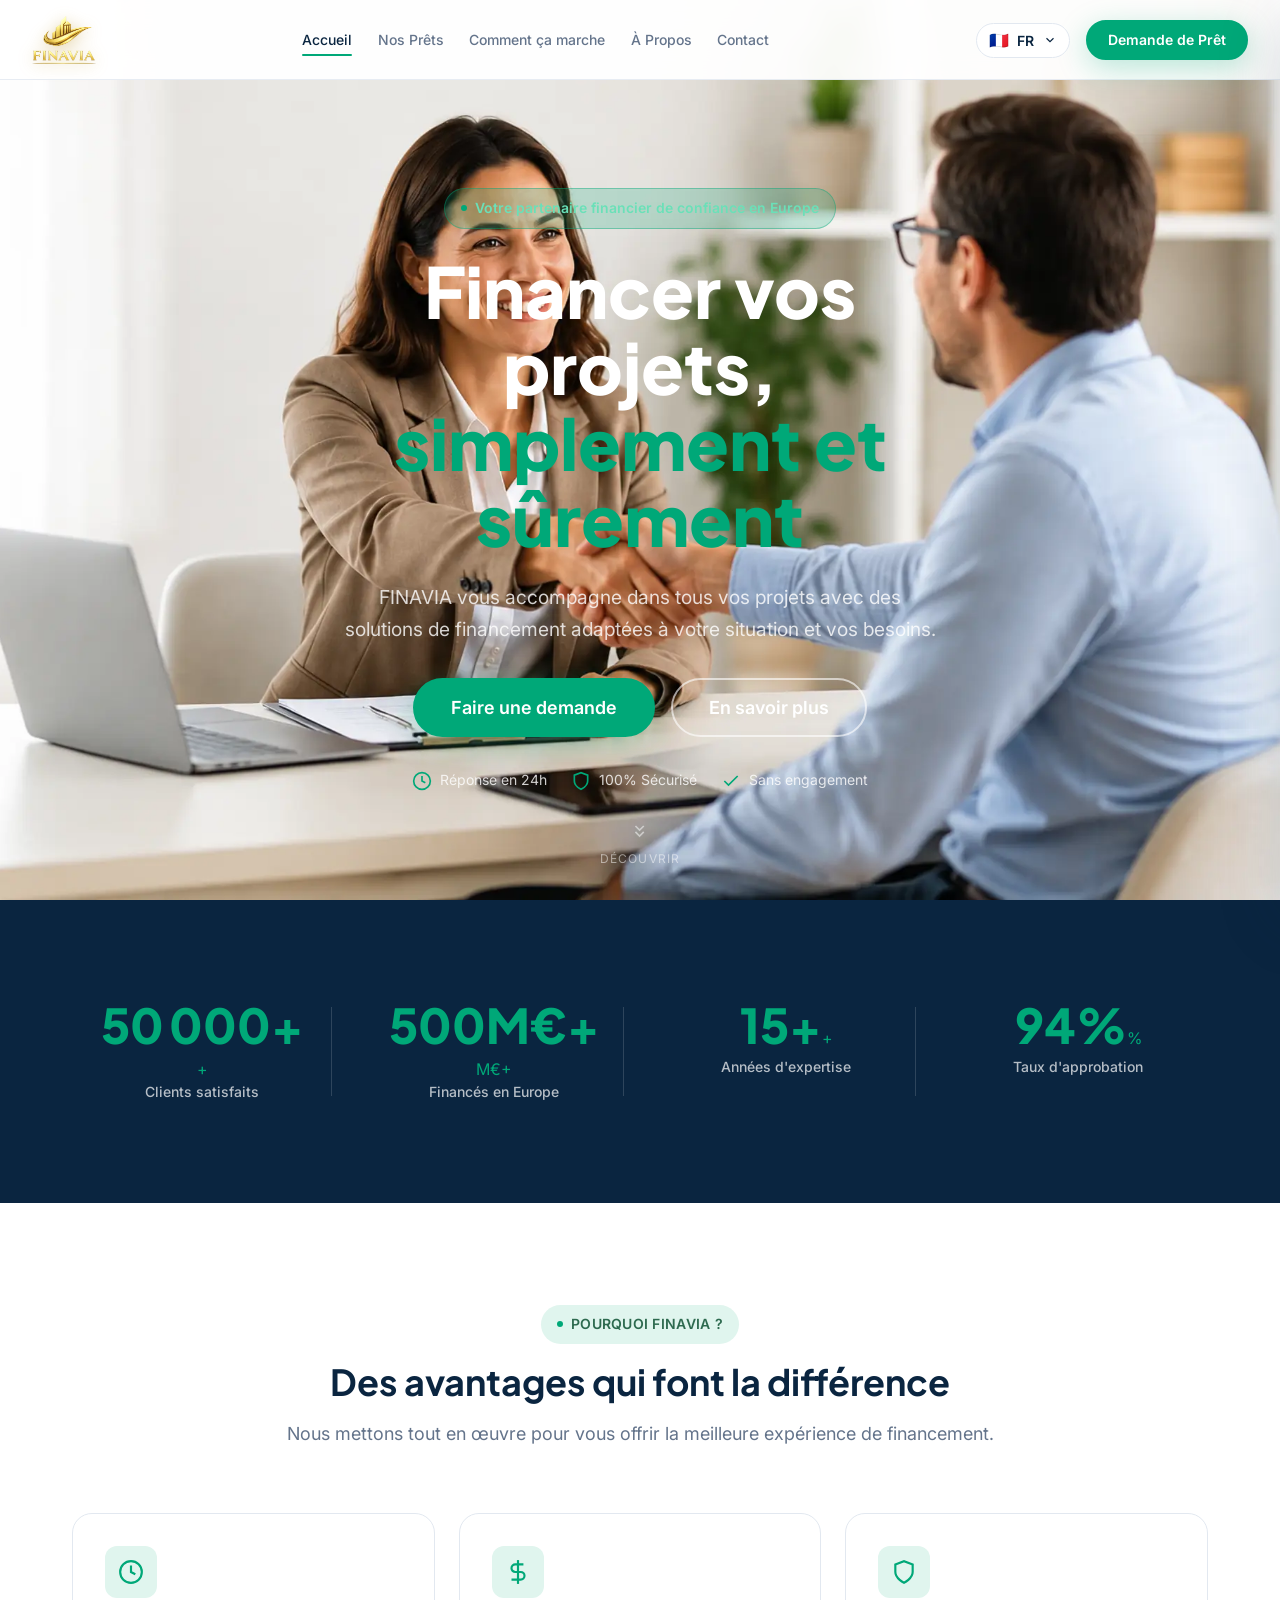
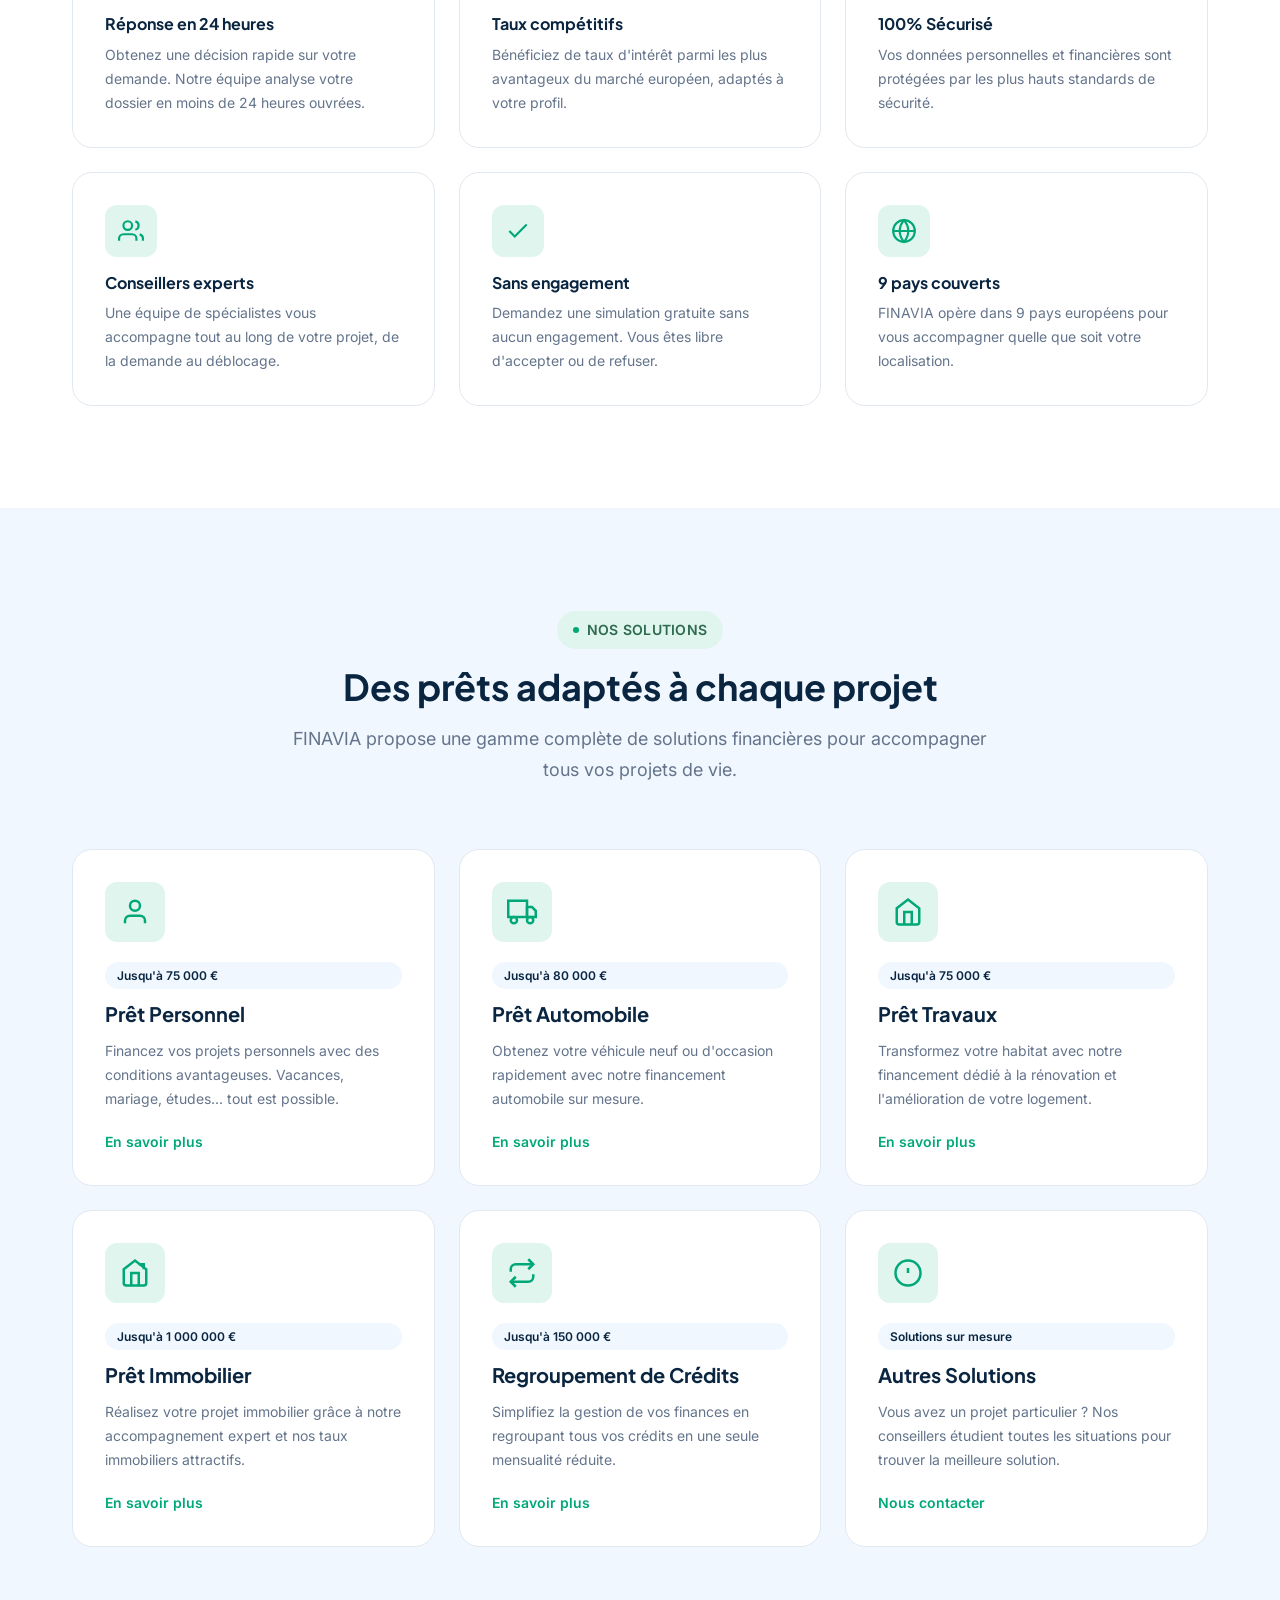
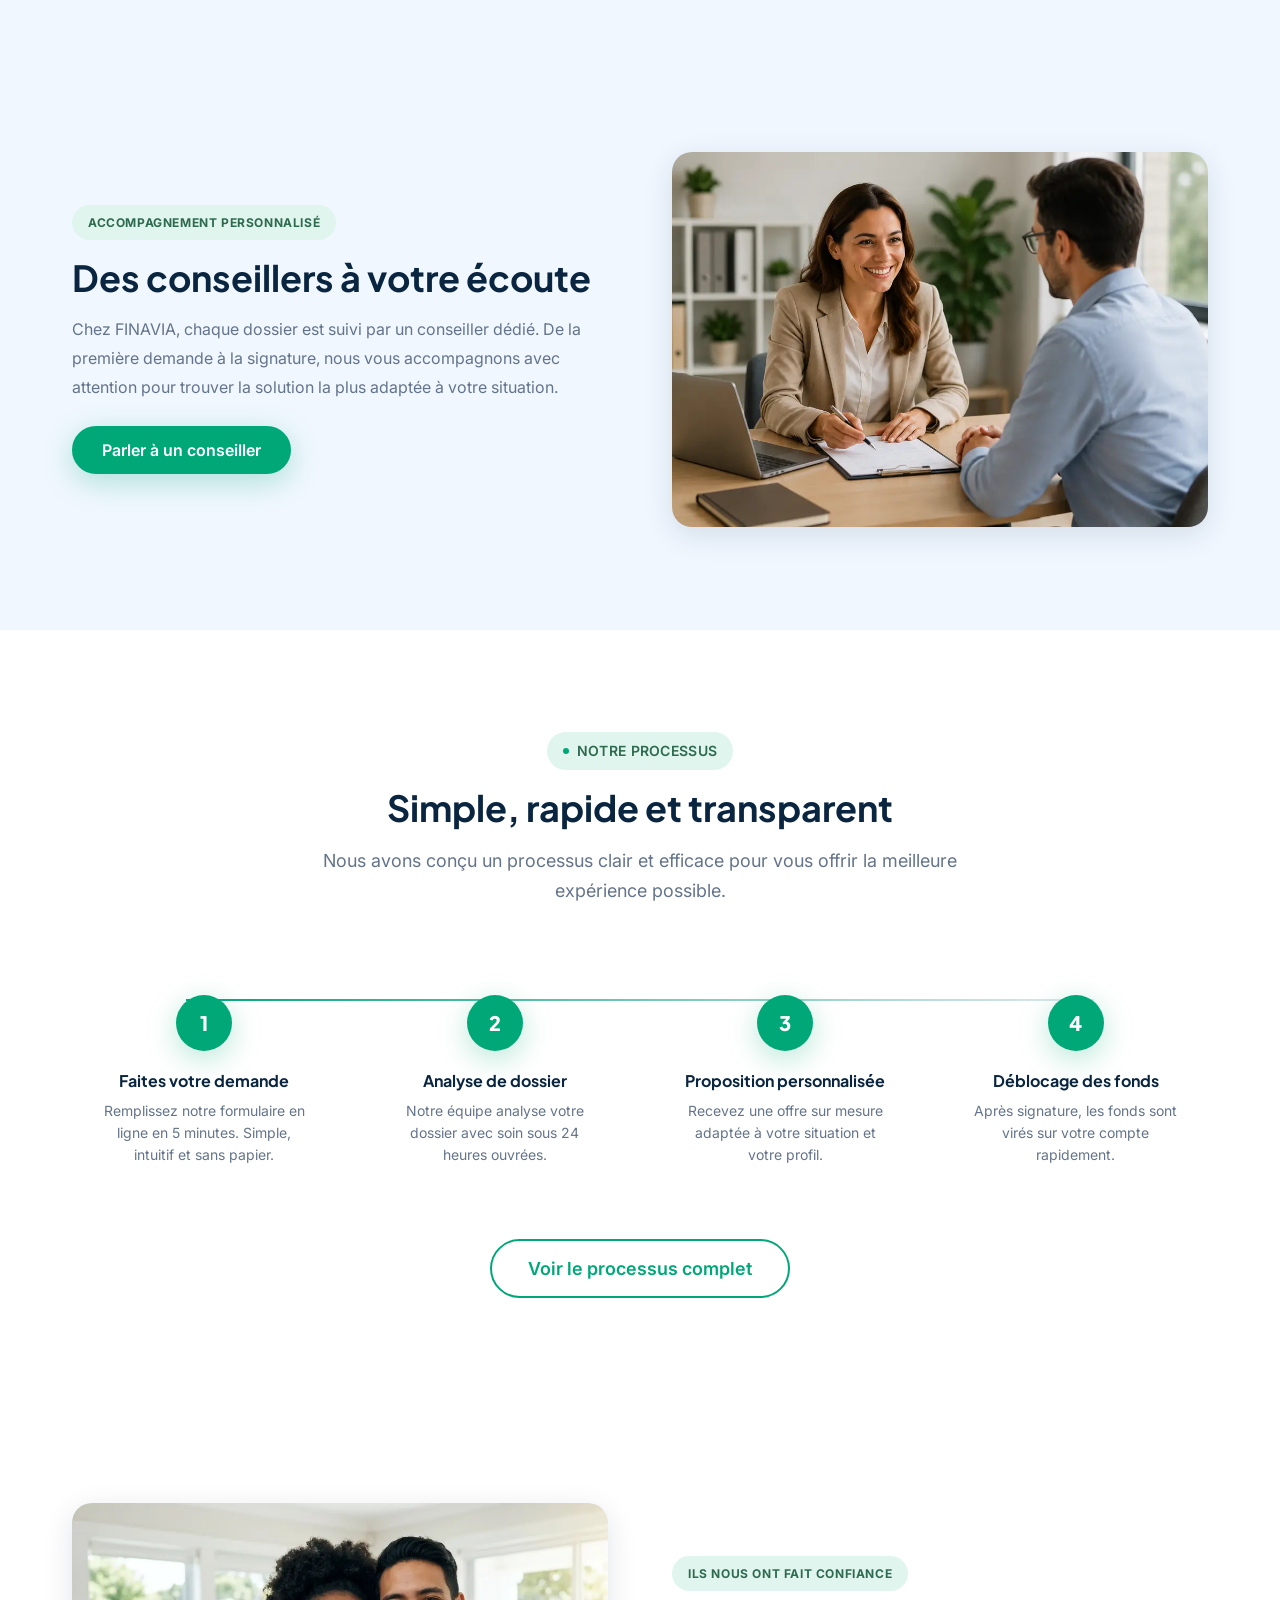
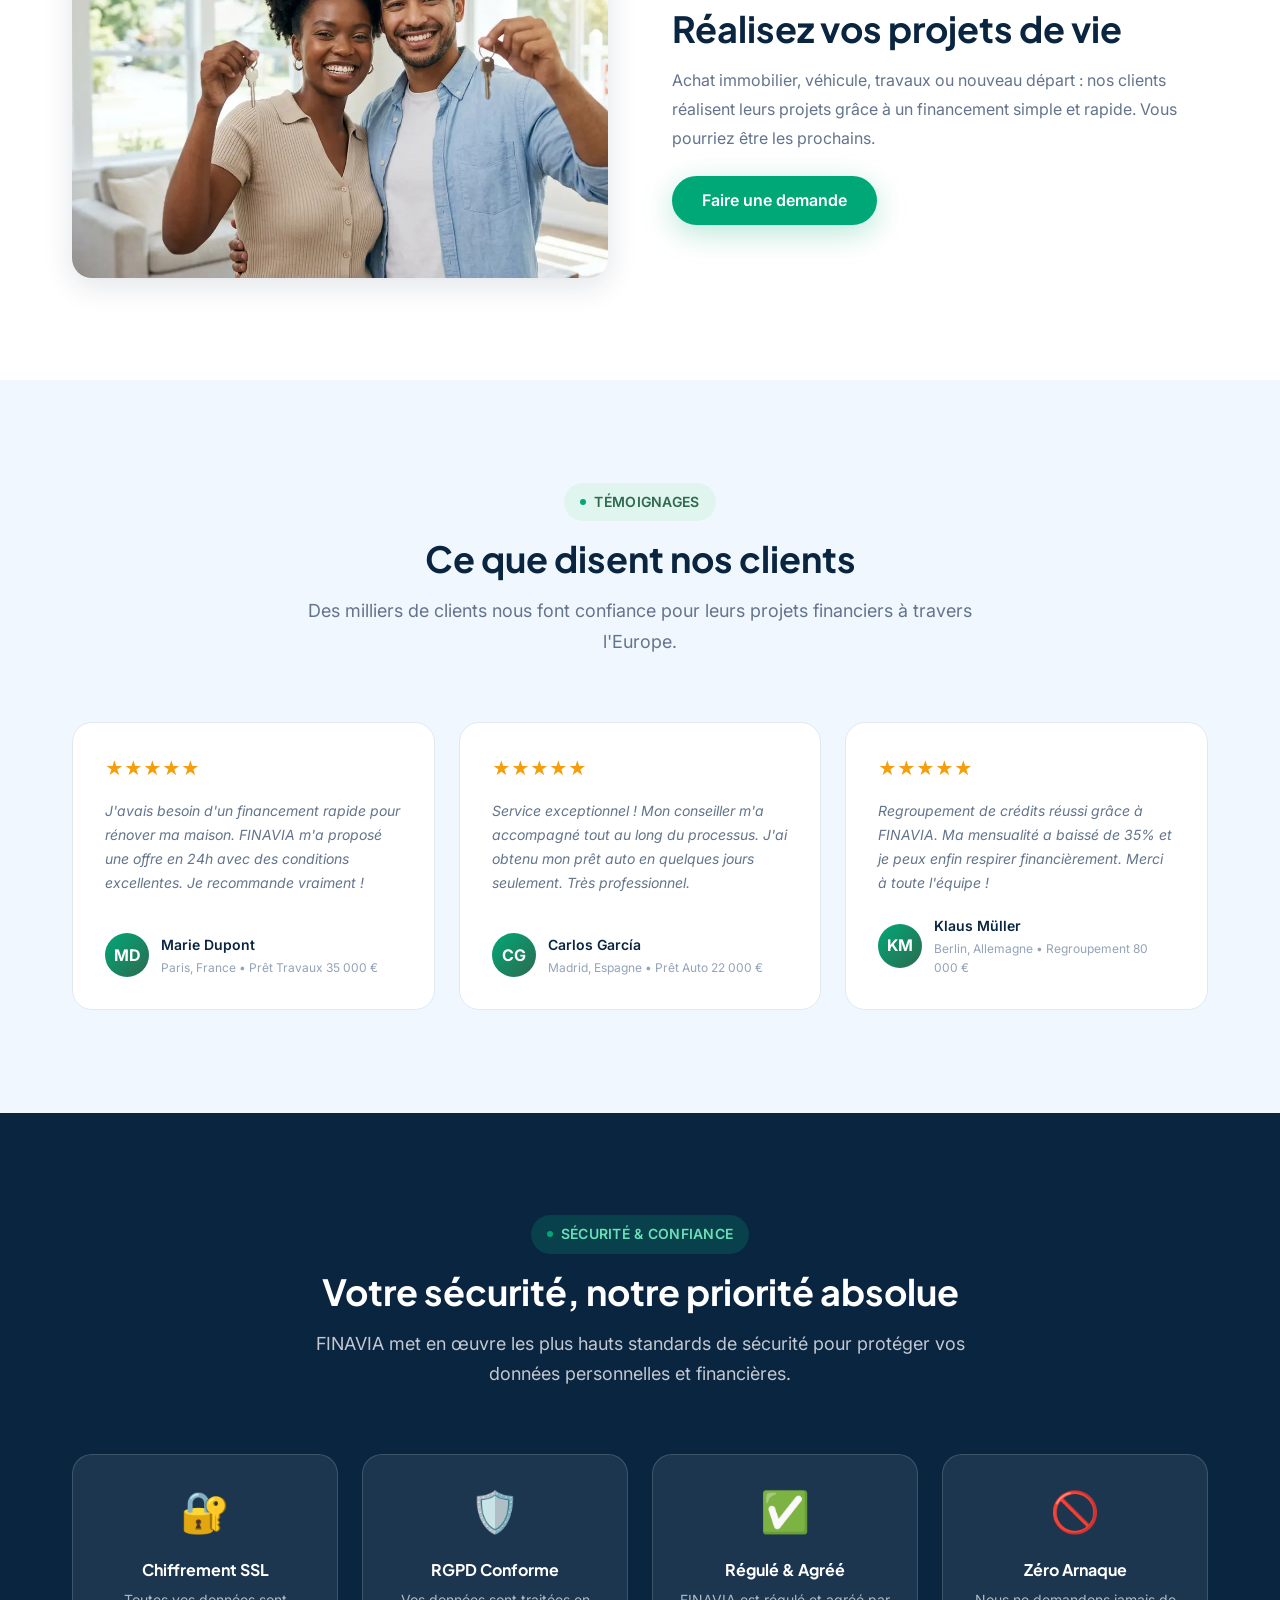
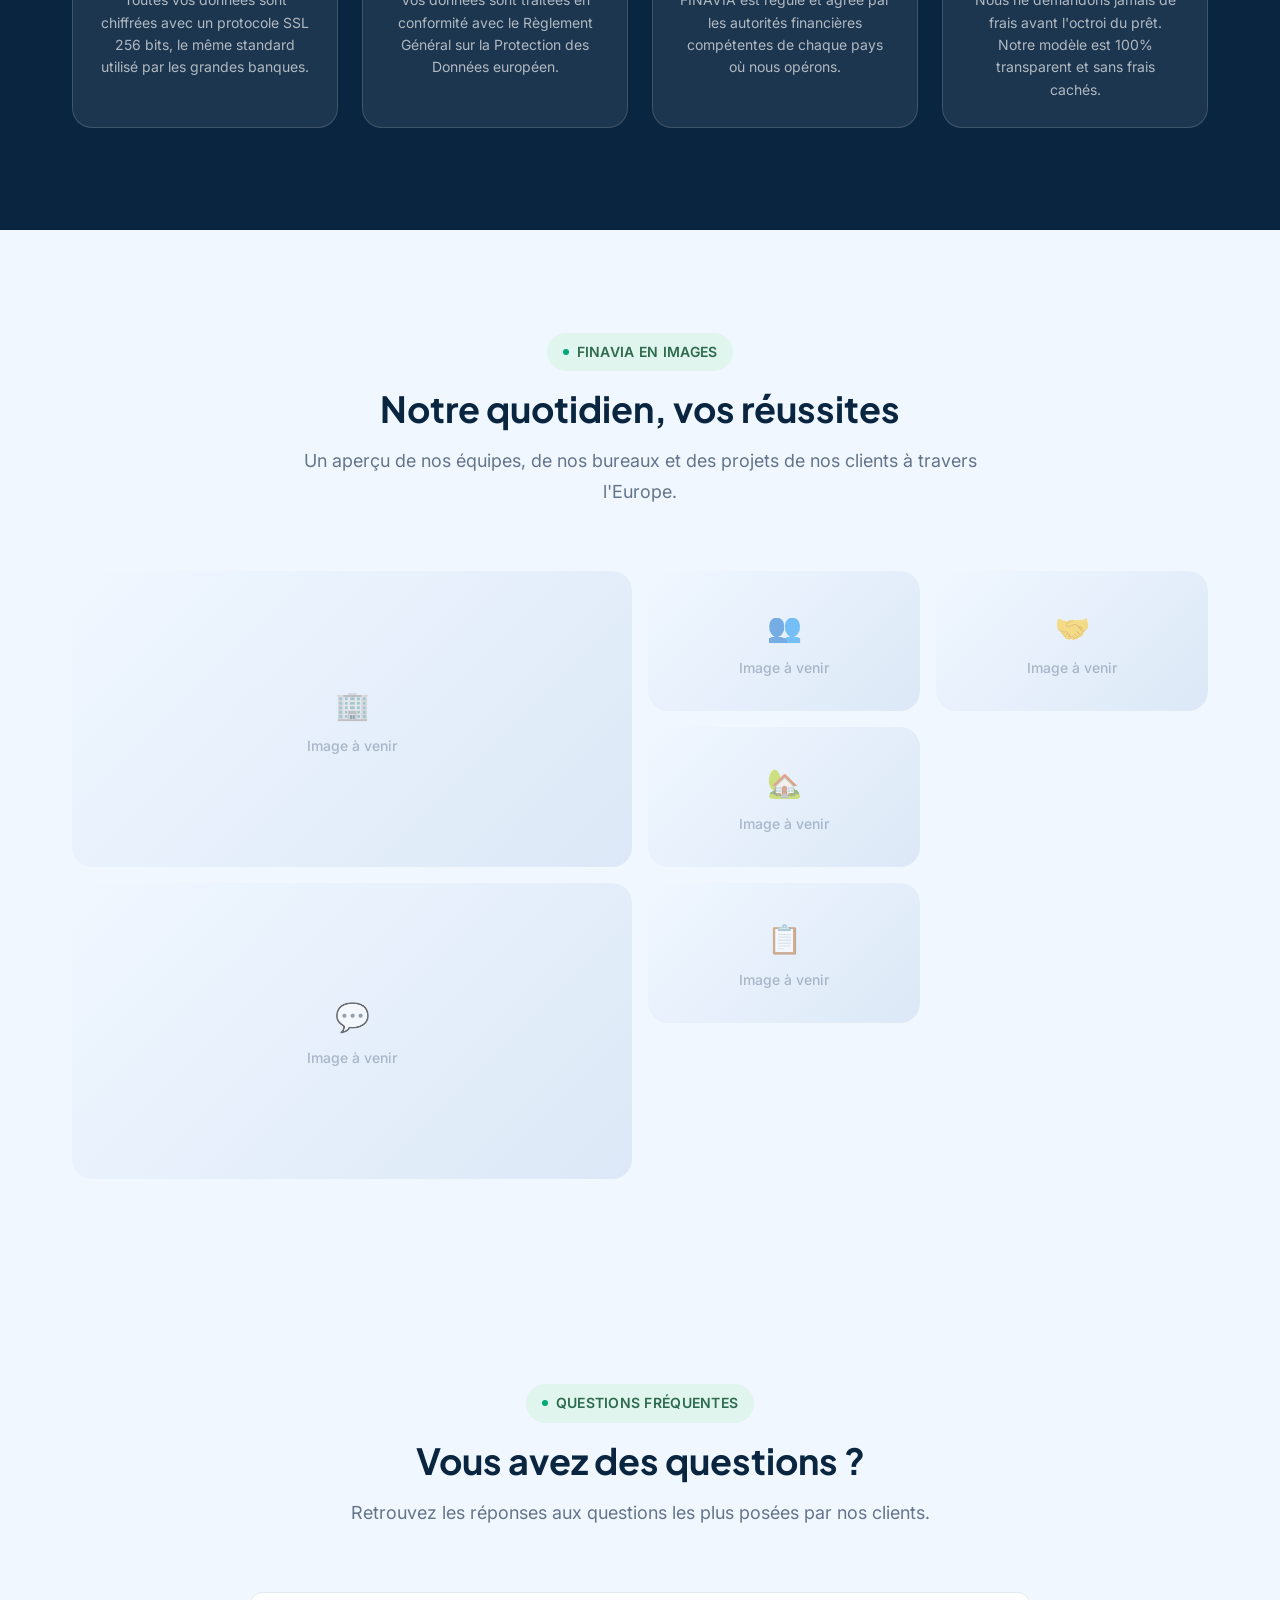
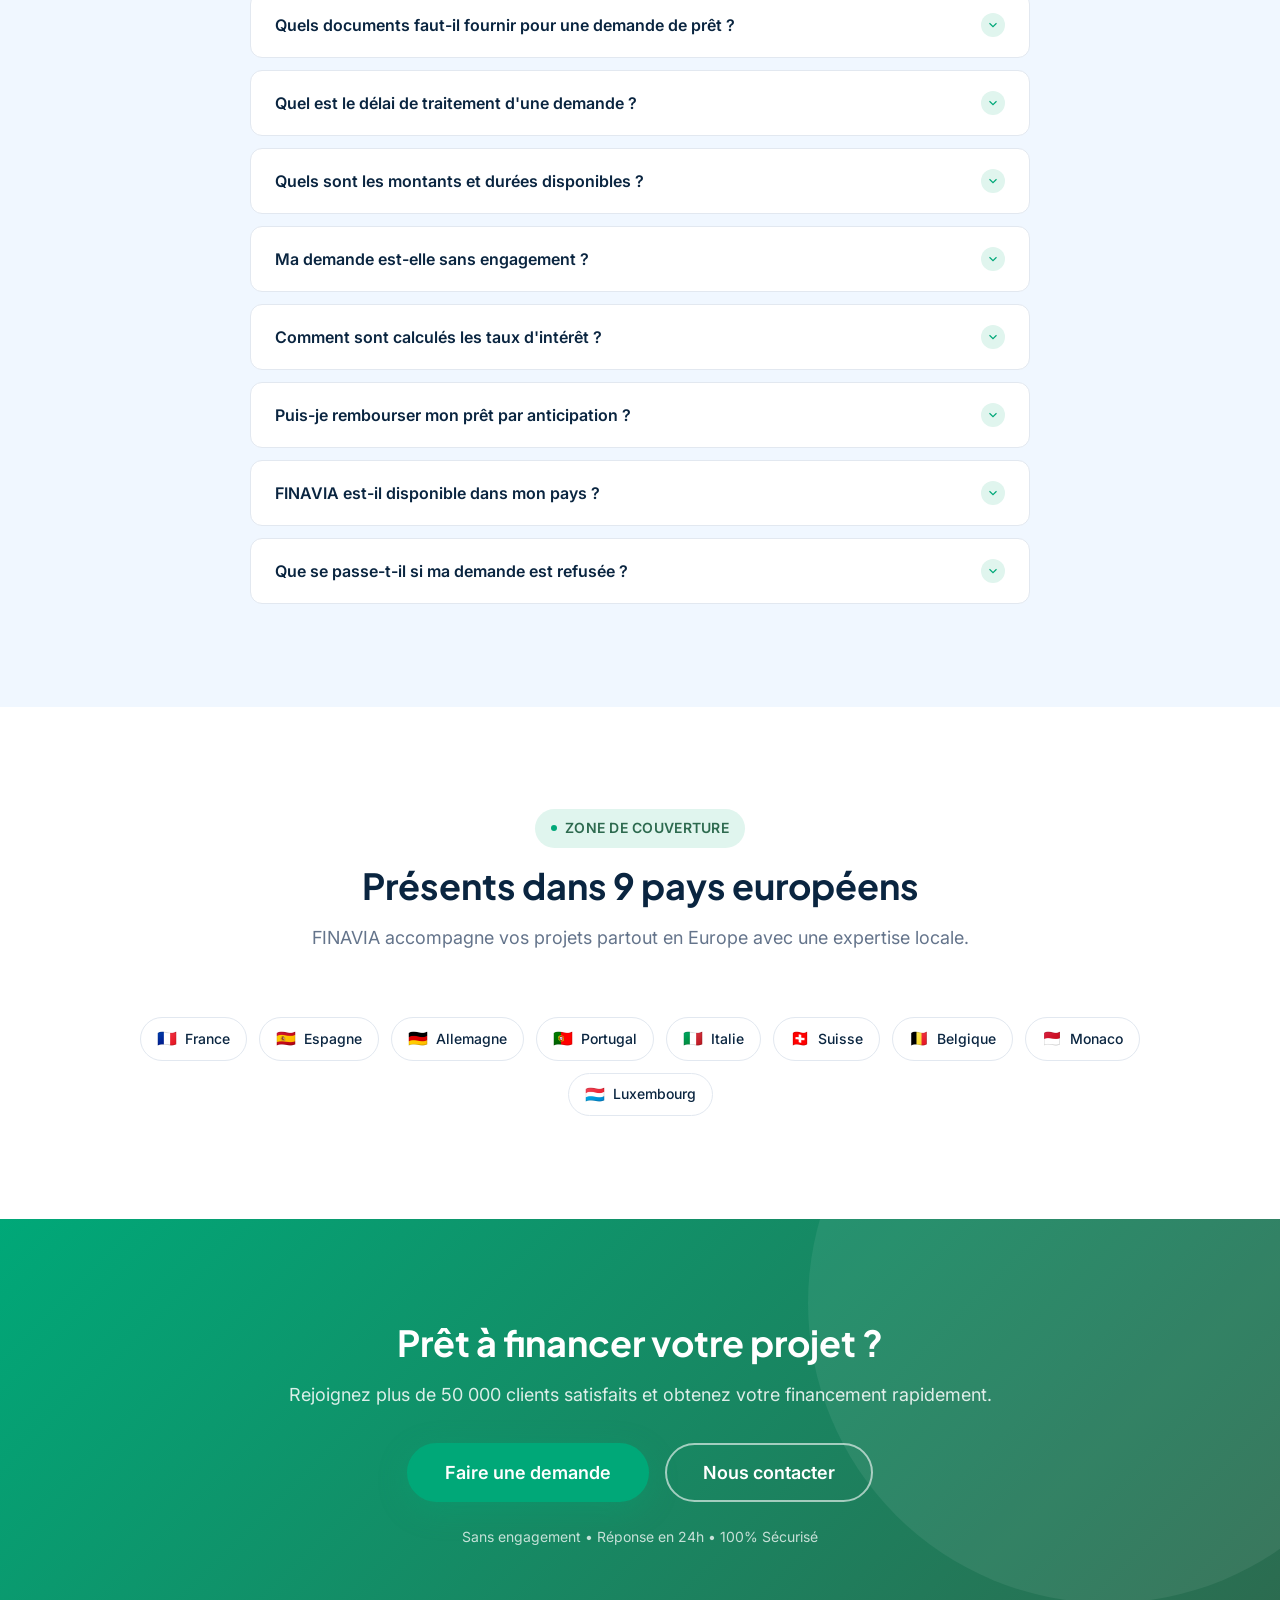
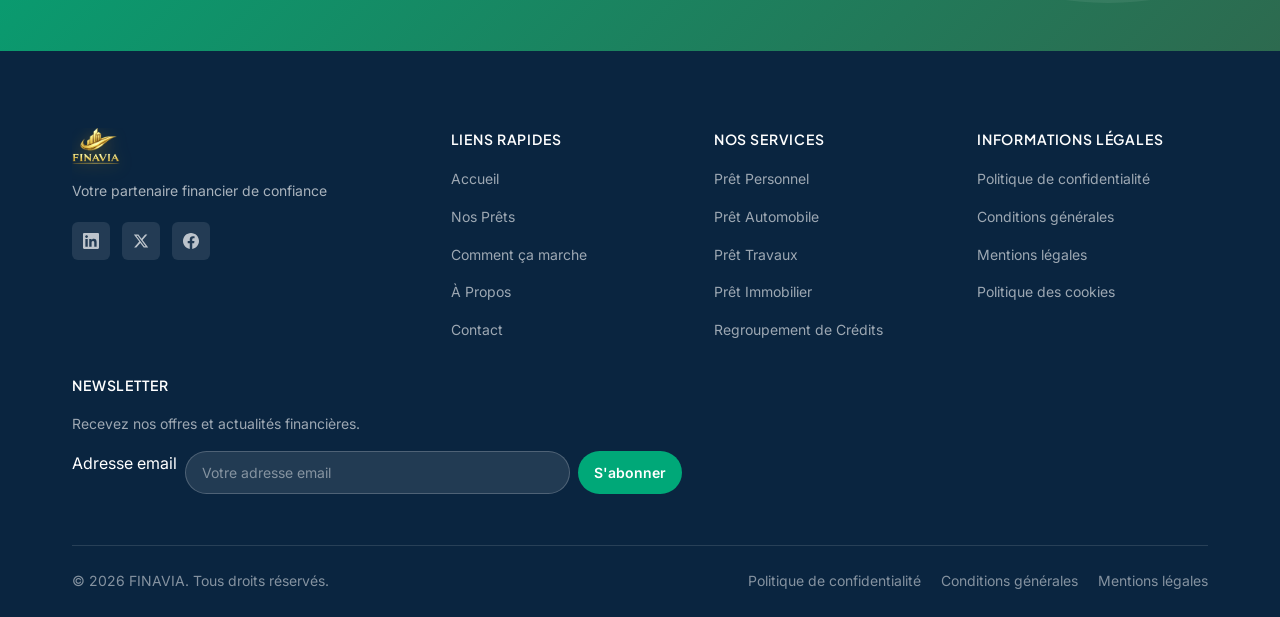
==== index.html @ e0cb295a "premier commit" ====
<!DOCTYPE html>
<html lang="fr">
<head>
  <meta charset="UTF-8">
  <meta name="viewport" content="width=device-width, initial-scale=1.0">
  <title>FINAVIA – Prêts en ligne rapides et sécurisés en Europe</title>
  <meta name="description" content="FINAVIA, votre partenaire financier de confiance. Prêts personnels, auto, immobiliers et regroupement de crédits en France, Espagne, Allemagne, Portugal et Italie. Réponse en 24h.">
  <meta name="keywords" content="prêt en ligne, crédit rapide, financement Europe, prêt personnel, FINAVIA">
  <meta name="robots" content="index, follow">
  <link rel="canonical" href="https://www.finavia.eu/">

  <!-- Open Graph / Réseaux sociaux -->
  <meta property="og:type" content="website">
  <meta property="og:url" content="https://www.finavia.eu/">
  <meta property="og:title" content="FINAVIA – Votre partenaire financier en Europe">
  <meta property="og:description" content="Solutions de financement adaptées : prêts personnels, auto, immobiliers. Réponse en 24h, 100% sécurisé, sans engagement.">
  <meta property="og:image" content="assets/og-image.webp">
  <meta name="twitter:card" content="summary_large_image">

  <!-- Favicon -->
  <link rel="icon" type="image/png" href="assets/favicon.png">

  <!-- Google Fonts -->
  <link rel="preconnect" href="https://fonts.googleapis.com">
  <link rel="preconnect" href="https://fonts.gstatic.com" crossorigin>
  <link href="https://fonts.googleapis.com/css2?family=Plus+Jakarta+Sans:wght@400;500;600;700;800&family=Inter:wght@400;500;600;700&display=swap" rel="stylesheet">

  <!-- CSS -->
  <link rel="stylesheet" href="css/main.css">
  <link rel="stylesheet" href="css/animations.css">
  <link rel="stylesheet" href="css/responsive.css">

  <!-- Schema.org - Organisation -->
  <script type="application/ld+json">
  {
    "@context": "https://schema.org",
    "@type": "FinancialService",
    "name": "FINAVIA",
    "description": "Plateforme de prêts en ligne sécurisée opérant en Europe",
    "url": "https://www.finavia.eu",
    "logo": "https://www.finavia.eu/assets/logo.svg",
    "telephone": "+33123456789",
    "email": "contact@finavia.eu",
    "address": {
      "@type": "PostalAddress",
      "streetAddress": "15 Avenue des Champs-Élysées",
      "addressLocality": "Paris",
      "postalCode": "75008",
      "addressCountry": "FR"
    },
    "areaServed": ["FR","ES","DE","PT","IT","CH","BE","MC","LU"],
    "serviceType": ["Personal Loan","Auto Loan","Mortgage","Debt Consolidation"]
  }
  </script>
</head>

<body>
  <!-- =============================================
       PRÉCHARGEUR DE PAGE
       Logo + anneau qui tourne une seule fois, puis disparaît.
       Animation 100% CSS, aucun impact sur les performances
       (voir css/main.css section 30 et js/main.js initPageLoader()).
       ============================================= -->
  <div class="page-loader" id="pageLoader" role="presentation" aria-hidden="true">
    <div class="page-loader-stage">
      <div class="page-loader-ring"></div>
      <img src="assets/images/logo-full.webp" class="page-loader-logo" alt="">
    </div>
  </div>
  <!-- Skip to content (accessibilité) -->
  <a class="skip-link" href="#main-content">Aller au contenu principal</a>

  <!-- Overlay menu mobile -->
  <div class="mobile-overlay" id="mobileOverlay" aria-hidden="true"></div>

  <!-- =============================================
       HEADER - NAVIGATION
       ============================================= -->
  <header class="site-header" id="site-header" role="banner">
    <div class="container header-inner">

      <!-- Logo -->
      <a href="index.html" class="header-logo" aria-label="FINAVIA - Accueil">
        <img src="assets/images/logo-full.webp" class="logo-full--header" alt="FINAVIA">
      </a>

      <!-- Navigation Desktop -->
      <nav class="header-nav" aria-label="Navigation principale">
        <ul class="nav-list" role="list">
          <li><a href="index.html"              class="nav-link" data-i18n="nav.home">Accueil</a></li>
          <li><a href="nos-prets.html"          class="nav-link" data-i18n="nav.loans">Nos Prêts</a></li>
          <li><a href="comment-ca-marche.html"  class="nav-link" data-i18n="nav.howItWorks">Comment ça marche</a></li>
          <li><a href="a-propos.html"           class="nav-link" data-i18n="nav.about">À Propos</a></li>
          <li><a href="contact.html"            class="nav-link" data-i18n="nav.contact">Contact</a></li>
        </ul>
      </nav>

      <!-- Actions : langue + CTA + hamburger -->
      <div class="header-actions">
        <!-- Sélecteur de langue -->
        <div class="lang-switcher" id="langSwitcher" role="navigation" aria-label="Sélection de langue">
          <button class="lang-current" id="langCurrent" aria-haspopup="true" aria-expanded="false">
            <span class="lang-flag" id="currentFlag" aria-hidden="true">🇫🇷</span>
            <span class="lang-code" id="currentCode">FR</span>
            <svg class="lang-chevron" viewBox="0 0 24 24" fill="none" stroke="currentColor" stroke-width="2" aria-hidden="true">
              <polyline points="6 9 12 15 18 9"/>
            </svg>
          </button>
          <div class="lang-dropdown" id="langDropdown" role="menu">
            <button class="lang-option" data-lang="fr" role="menuitem">🇫🇷 Français</button>
            <button class="lang-option" data-lang="es" role="menuitem">🇪🇸 Español</button>
            <button class="lang-option" data-lang="de" role="menuitem">🇩🇪 Deutsch</button>
            <button class="lang-option" data-lang="pt" role="menuitem">🇵🇹 Português</button>
            <button class="lang-option" data-lang="it" role="menuitem">🇮🇹 Italiano</button>
          </div>
        </div>

        <!-- CTA Desktop -->
        <a href="demande-de-pret.html" class="btn btn-primary btn-sm" data-i18n="nav.apply">Demande de Prêt</a>

        <!-- Hamburger Mobile -->
        <button class="hamburger" id="hamburger" aria-label="Ouvrir le menu" aria-expanded="false" aria-controls="mobileMenu">
          <span class="hamburger-line" aria-hidden="true"></span>
          <span class="hamburger-line" aria-hidden="true"></span>
          <span class="hamburger-line" aria-hidden="true"></span>
        </button>
      </div>
    </div>

    <!-- Menu Mobile -->
    </header>

  <div class="mobile-menu" id="mobileMenu" aria-hidden="true" role="dialog" aria-label="Menu principal">
      <div class="mobile-menu-inner">
        <div class="mobile-menu-header">
          <a href="index.html" class="header-logo">
            <img src="assets/images/logo-full.webp" class="logo-full--sm" alt="FINAVIA">
          </a>
          <button class="mobile-menu-close" id="mobileClose" aria-label="Fermer le menu">
            <svg viewBox="0 0 24 24" fill="none" stroke="currentColor" stroke-width="2" aria-hidden="true">
              <line x1="18" y1="6" x2="6" y2="18"/><line x1="6" y1="6" x2="18" y2="18"/>
            </svg>
          </button>
        </div>

        <nav aria-label="Navigation mobile">
          <ul class="mobile-nav-list" role="list">
            <li><a href="index.html"              class="mobile-nav-link" data-i18n="nav.home">Accueil</a></li>
            <li><a href="nos-prets.html"          class="mobile-nav-link" data-i18n="nav.loans">Nos Prêts</a></li>
            <li><a href="comment-ca-marche.html"  class="mobile-nav-link" data-i18n="nav.howItWorks">Comment ça marche</a></li>
            <li><a href="a-propos.html"           class="mobile-nav-link" data-i18n="nav.about">À Propos</a></li>
            <li><a href="contact.html"            class="mobile-nav-link" data-i18n="nav.contact">Contact</a></li>
            <li><a href="demande-de-pret.html"    class="mobile-nav-link mobile-cta" data-i18n="nav.apply">Demande de Prêt</a></li>
          </ul>
        </nav>

        <div class="mobile-lang-section">
          <p class="mobile-lang-title">Langue</p>
          <div class="mobile-lang-grid">
            <button class="mobile-lang-btn active" data-lang="fr">🇫🇷 FR</button>
            <button class="mobile-lang-btn" data-lang="es">🇪🇸 ES</button>
            <button class="mobile-lang-btn" data-lang="de">🇩🇪 DE</button>
            <button class="mobile-lang-btn" data-lang="pt">🇵🇹 PT</button>
            <button class="mobile-lang-btn" data-lang="it">🇮🇹 IT</button>
          </div>
        </div>
      </div>
    </div>


  <!-- =============================================
       CONTENU PRINCIPAL
       ============================================= -->
  <main id="main-content">

    <!-- =============================================
         HERO SECTION — 2 carrousels d'images
         ---------------------------------------------
         1) Carrousel de fond AUTOMATIQUE (3 photos, défilement
            seul + légende qui change, points de navigation manuelle).
         2) Mini-carrousel MANUEL "Nos solutions en images" (5 cartes,
            navigation uniquement par flèches/points/glissement tactile).
         Tous les emplacements photo sont gérés depuis Cloudinary —
         voir CLOUDINARY-IMAGES.md pour la liste complète des identifiants.
         ============================================= -->
    <section class="hero" aria-label="Bannière principale">

      <!-- Vidéo cinématique : démarre en carte au centre, s'étend en plein écran -->
      <div class="hero-video-wrap" id="heroVideoWrap" aria-hidden="true">
        <video class="hero-video" id="heroVideo"
               autoplay muted loop playsinline
               preload="auto"
               poster="assets/images/hero-bg-handshake.webp">
          <source src="https://res.cloudinary.com/duramdsjz/video/upload/q_auto/finavia/hero/video-main.mp4" type="video/mp4">
        </video>
      </div>

      <!-- Voile semi-transparent (apparaît après l'expansion complète de la vidéo) -->
      <div class="hero-video-overlay" id="heroVideoOverlay" aria-hidden="true"></div>

      <div class="container hero-inner">
        <!-- Contenu texte gauche -->
        <div class="hero-content">
          <div class="hero-badge" role="text" data-i18n="hero.badge">
            Votre partenaire financier de confiance en Europe
          </div>

          <h1 class="hero-title">
            <span class="hero-title-line" data-i18n="hero.title">Financer vos projets,</span>
            <span class="hero-title-highlight" data-i18n="hero.titleBold">simplement et sûrement</span>
          </h1>

          <p class="hero-subtitle" data-i18n="hero.subtitle">
            FINAVIA vous accompagne dans tous vos projets avec des solutions de financement adaptées à votre situation et vos besoins.
          </p>

          <div class="hero-ctas">
            <a href="demande-de-pret.html" class="btn btn-primary btn-lg" data-i18n="hero.cta1">
              Faire une demande
            </a>
            <a href="#services" class="btn btn-outline-white btn-lg" data-i18n="hero.cta2">
              En savoir plus
            </a>
          </div>

          <!-- Badges de confiance -->
          <div class="hero-trust" role="list" aria-label="Garanties">
            <div class="hero-trust-item" role="listitem">
              <svg class="hero-trust-icon" viewBox="0 0 24 24" fill="none" stroke="currentColor" stroke-width="2" aria-hidden="true">
                <circle cx="12" cy="12" r="10"/><polyline points="12 6 12 12 16 14"/>
              </svg>
              <span data-i18n="hero.trust1">Réponse en 24h</span>
            </div>
            <div class="hero-trust-item" role="listitem">
              <svg class="hero-trust-icon" viewBox="0 0 24 24" fill="none" stroke="currentColor" stroke-width="2" aria-hidden="true">
                <path d="M12 22s8-4 8-10V5l-8-3-8 3v7c0 6 8 10 8 10z"/>
              </svg>
              <span data-i18n="hero.trust2">100% Sécurisé</span>
            </div>
            <div class="hero-trust-item" role="listitem">
              <svg class="hero-trust-icon" viewBox="0 0 24 24" fill="none" stroke="currentColor" stroke-width="2" aria-hidden="true">
                <polyline points="20 6 9 17 4 12"/>
              </svg>
              <span data-i18n="hero.trust3">Sans engagement</span>
            </div>
          </div>


        </div>


      </div>

      <!-- Indicateur de scroll -->
      <div class="hero-scroll" role="button" aria-label="Défiler vers le bas" tabindex="0">
        <svg viewBox="0 0 24 24" fill="none" stroke="currentColor" stroke-width="2" aria-hidden="true">
          <polyline points="7 13 12 18 17 13"/><polyline points="7 6 12 11 17 6"/>
        </svg>
        <span data-i18n="hero.scroll">DÉCOUVRIR</span>
      </div>
    </section>

    <!-- =============================================
         STATISTIQUES CLÉS
         ============================================= -->
    <section class="stats-section" aria-label="Chiffres clés">
      <div class="container">
        <div class="stats-grid" role="list">
          <div class="stat-item" role="listitem">
            <span class="stat-value"
                  data-counter="50000"
                  data-suffix="+"
                  data-i18n="stats.1.value">50 000</span><span class="stat-suffix" data-i18n="stats.1.suffix" aria-hidden="true">+</span>
            <p class="stat-label" data-i18n="stats.1.label">Clients satisfaits</p>
          </div>
          <div class="stat-item" role="listitem">
            <span class="stat-value"
                  data-counter="500"
                  data-suffix="M€+"
                  data-i18n="stats.2.value">500</span><span class="stat-suffix" data-i18n="stats.2.suffix" aria-hidden="true">M€+</span>
            <p class="stat-label" data-i18n="stats.2.label">Financés en Europe</p>
          </div>
          <div class="stat-item" role="listitem">
            <span class="stat-value"
                  data-counter="15"
                  data-suffix="+"
                  data-i18n="stats.3.value">15</span><span class="stat-suffix" data-i18n="stats.3.suffix" aria-hidden="true">+</span>
            <p class="stat-label" data-i18n="stats.3.label">Années d'expertise</p>
          </div>
          <div class="stat-item" role="listitem">
            <span class="stat-value"
                  data-counter="94"
                  data-suffix="%"
                  data-i18n="stats.4.value">94</span><span class="stat-suffix" data-i18n="stats.4.suffix" aria-hidden="true">%</span>
            <p class="stat-label" data-i18n="stats.4.label">Taux d'approbation</p>
          </div>
        </div>
      </div>
    </section>

    <!-- =============================================
         AVANTAGES
         ============================================= -->
    <section class="section" aria-labelledby="advantages-title">
      <div class="container">
        <div class="section-header">
          <span class="section-badge" data-i18n="advantages.badge">Pourquoi FINAVIA ?</span>
          <h2 class="section-title" id="advantages-title" data-i18n="advantages.title">Des avantages qui font la différence</h2>
          <p class="section-subtitle" data-i18n="advantages.subtitle">Nous mettons tout en œuvre pour vous offrir la meilleure expérience de financement.</p>
        </div>
        <div class="advantages-grid" role="list">
          <!-- Avantage 1 -->
          <div class="advantage-card reveal" role="listitem">
            <div class="advantage-icon" aria-hidden="true">
              <svg viewBox="0 0 24 24" fill="none" stroke="currentColor" stroke-width="2">
                <circle cx="12" cy="12" r="10"/><polyline points="12 6 12 12 16 14"/>
              </svg>
            </div>
            <h3 class="advantage-title" data-i18n="adv.1.title">Réponse en 24 heures</h3>
            <p class="advantage-desc" data-i18n="adv.1.desc">Obtenez une décision rapide sur votre demande.</p>
          </div>
          <!-- Avantage 2 -->
          <div class="advantage-card reveal" role="listitem">
            <div class="advantage-icon" aria-hidden="true">
              <svg viewBox="0 0 24 24" fill="none" stroke="currentColor" stroke-width="2">
                <line x1="12" y1="1" x2="12" y2="23"/><path d="M17 5H9.5a3.5 3.5 0 0 0 0 7h5a3.5 3.5 0 0 1 0 7H6"/>
              </svg>
            </div>
            <h3 class="advantage-title" data-i18n="adv.2.title">Taux compétitifs</h3>
            <p class="advantage-desc" data-i18n="adv.2.desc">Bénéficiez de taux parmi les plus avantageux du marché européen.</p>
          </div>
          <!-- Avantage 3 -->
          <div class="advantage-card reveal" role="listitem">
            <div class="advantage-icon" aria-hidden="true">
              <svg viewBox="0 0 24 24" fill="none" stroke="currentColor" stroke-width="2">
                <path d="M12 22s8-4 8-10V5l-8-3-8 3v7c0 6 8 10 8 10z"/>
              </svg>
            </div>
            <h3 class="advantage-title" data-i18n="adv.3.title">100% Sécurisé</h3>
            <p class="advantage-desc" data-i18n="adv.3.desc">Vos données protégées par les plus hauts standards de sécurité.</p>
          </div>
          <!-- Avantage 4 -->
          <div class="advantage-card reveal" role="listitem">
            <div class="advantage-icon" aria-hidden="true">
              <svg viewBox="0 0 24 24" fill="none" stroke="currentColor" stroke-width="2">
                <path d="M17 21v-2a4 4 0 0 0-4-4H5a4 4 0 0 0-4 4v2"/><circle cx="9" cy="7" r="4"/>
                <path d="M23 21v-2a4 4 0 0 0-3-3.87"/><path d="M16 3.13a4 4 0 0 1 0 7.75"/>
              </svg>
            </div>
            <h3 class="advantage-title" data-i18n="adv.4.title">Conseillers experts</h3>
            <p class="advantage-desc" data-i18n="adv.4.desc">Une équipe de spécialistes vous accompagne tout au long.</p>
          </div>
          <!-- Avantage 5 -->
          <div class="advantage-card reveal" role="listitem">
            <div class="advantage-icon" aria-hidden="true">
              <svg viewBox="0 0 24 24" fill="none" stroke="currentColor" stroke-width="2">
                <polyline points="20 6 9 17 4 12"/>
              </svg>
            </div>
            <h3 class="advantage-title" data-i18n="adv.5.title">Sans engagement</h3>
            <p class="advantage-desc" data-i18n="adv.5.desc">Simulation gratuite. Libre d'accepter ou de refuser.</p>
          </div>
          <!-- Avantage 6 -->
          <div class="advantage-card reveal" role="listitem">
            <div class="advantage-icon" aria-hidden="true">
              <svg viewBox="0 0 24 24" fill="none" stroke="currentColor" stroke-width="2">
                <circle cx="12" cy="12" r="10"/><line x1="2" y1="12" x2="22" y2="12"/>
                <path d="M12 2a15.3 15.3 0 0 1 4 10 15.3 15.3 0 0 1-4 10 15.3 15.3 0 0 1-4-10 15.3 15.3 0 0 1 4-10z"/>
              </svg>
            </div>
            <h3 class="advantage-title" data-i18n="adv.6.title">9 pays couverts</h3>
            <p class="advantage-desc" data-i18n="adv.6.desc">Présents dans 9 pays européens pour vous accompagner partout.</p>
          </div>
        </div>
      </div>
    </section>

    <!-- =============================================
         NOS SERVICES
         ============================================= -->
    <section class="section section--alt" id="services" aria-labelledby="services-title">
      <div class="container">
        <div class="section-header">
          <span class="section-badge" data-i18n="services.badge">Nos solutions</span>
          <h2 class="section-title" id="services-title" data-i18n="services.title">Des prêts adaptés à chaque projet</h2>
          <p class="section-subtitle" data-i18n="services.subtitle">FINAVIA propose une gamme complète de solutions financières pour accompagner tous vos projets de vie.</p>
        </div>

        <div class="services-grid" role="list">
          <!-- Prêt Personnel -->
          <article class="service-card" role="listitem">
            <div class="service-card-icon" aria-hidden="true">
              <svg viewBox="0 0 24 24" fill="none" stroke="currentColor" stroke-width="2">
                <path d="M20 21v-2a4 4 0 0 0-4-4H8a4 4 0 0 0-4 4v2"/><circle cx="12" cy="7" r="4"/>
              </svg>
            </div>
            <span class="service-card-tag" data-i18n="service.personal.tag">Jusqu'à 75 000 €</span>
            <h3 class="service-card-title" data-i18n="service.personal.title">Prêt Personnel</h3>
            <p class="service-card-desc" data-i18n="service.personal.desc">Financez vos projets personnels avec des conditions avantageuses et flexibles.</p>
            <a href="nos-prets.html#personnel" class="service-card-link" data-i18n="service.personal.cta">
              En savoir plus
              <svg viewBox="0 0 24 24" fill="none" stroke="currentColor" stroke-width="2" aria-hidden="true"><polyline points="9 18 15 12 9 6"/></svg>
            </a>
          </article>

          <!-- Prêt Auto -->
          <article class="service-card" role="listitem">
            <div class="service-card-icon" aria-hidden="true">
              <svg viewBox="0 0 24 24" fill="none" stroke="currentColor" stroke-width="2">
                <rect x="1" y="3" width="15" height="13"/><polygon points="16 8 20 8 23 11 23 16 16 16 16 8"/>
                <circle cx="5.5" cy="18.5" r="2.5"/><circle cx="18.5" cy="18.5" r="2.5"/>
              </svg>
            </div>
            <span class="service-card-tag" data-i18n="service.auto.tag">Jusqu'à 80 000 €</span>
            <h3 class="service-card-title" data-i18n="service.auto.title">Prêt Automobile</h3>
            <p class="service-card-desc" data-i18n="service.auto.desc">Obtenez votre véhicule rapidement avec notre financement automobile sur mesure.</p>
            <a href="nos-prets.html#auto" class="service-card-link" data-i18n="service.auto.cta">
              En savoir plus
              <svg viewBox="0 0 24 24" fill="none" stroke="currentColor" stroke-width="2" aria-hidden="true"><polyline points="9 18 15 12 9 6"/></svg>
            </a>
          </article>

          <!-- Prêt Travaux -->
          <article class="service-card" role="listitem">
            <div class="service-card-icon" aria-hidden="true">
              <svg viewBox="0 0 24 24" fill="none" stroke="currentColor" stroke-width="2">
                <path d="M3 9l9-7 9 7v11a2 2 0 0 1-2 2H5a2 2 0 0 1-2-2z"/><polyline points="9 22 9 12 15 12 15 22"/>
              </svg>
            </div>
            <span class="service-card-tag" data-i18n="service.travaux.tag">Jusqu'à 75 000 €</span>
            <h3 class="service-card-title" data-i18n="service.travaux.title">Prêt Travaux</h3>
            <p class="service-card-desc" data-i18n="service.travaux.desc">Transformez votre habitat avec notre financement dédié aux travaux.</p>
            <a href="nos-prets.html#travaux" class="service-card-link" data-i18n="service.travaux.cta">
              En savoir plus
              <svg viewBox="0 0 24 24" fill="none" stroke="currentColor" stroke-width="2" aria-hidden="true"><polyline points="9 18 15 12 9 6"/></svg>
            </a>
          </article>

          <!-- Prêt Immobilier -->
          <article class="service-card" role="listitem">
            <div class="service-card-icon" aria-hidden="true">
              <svg viewBox="0 0 24 24" fill="none" stroke="currentColor" stroke-width="2">
                <path d="M3 9l9-7 9 7v11a2 2 0 0 1-2 2H5a2 2 0 0 1-2-2z"/>
                <polyline points="9 22 9 12 15 12 15 22"/><path d="M19 9V5h-4"/>
              </svg>
            </div>
            <span class="service-card-tag" data-i18n="service.immo.tag">Jusqu'à 1 000 000 €</span>
            <h3 class="service-card-title" data-i18n="service.immo.title">Prêt Immobilier</h3>
            <p class="service-card-desc" data-i18n="service.immo.desc">Réalisez votre projet immobilier avec notre accompagnement expert.</p>
            <a href="nos-prets.html#immo" class="service-card-link" data-i18n="service.immo.cta">
              En savoir plus
              <svg viewBox="0 0 24 24" fill="none" stroke="currentColor" stroke-width="2" aria-hidden="true"><polyline points="9 18 15 12 9 6"/></svg>
            </a>
          </article>

          <!-- Regroupement -->
          <article class="service-card" role="listitem">
            <div class="service-card-icon" aria-hidden="true">
              <svg viewBox="0 0 24 24" fill="none" stroke="currentColor" stroke-width="2">
                <polyline points="17 1 21 5 17 9"/><path d="M3 11V9a4 4 0 0 1 4-4h14"/>
                <polyline points="7 23 3 19 7 15"/><path d="M21 13v2a4 4 0 0 1-4 4H3"/>
              </svg>
            </div>
            <span class="service-card-tag" data-i18n="service.regroupement.tag">Jusqu'à 150 000 €</span>
            <h3 class="service-card-title" data-i18n="service.regroupement.title">Regroupement de Crédits</h3>
            <p class="service-card-desc" data-i18n="service.regroupement.desc">Simplifiez vos remboursements en regroupant tous vos crédits.</p>
            <a href="nos-prets.html#regroupement" class="service-card-link" data-i18n="service.regroupement.cta">
              En savoir plus
              <svg viewBox="0 0 24 24" fill="none" stroke="currentColor" stroke-width="2" aria-hidden="true"><polyline points="9 18 15 12 9 6"/></svg>
            </a>
          </article>

          <!-- Autres Solutions -->
          <article class="service-card" role="listitem">
            <div class="service-card-icon" aria-hidden="true">
              <svg viewBox="0 0 24 24" fill="none" stroke="currentColor" stroke-width="2">
                <circle cx="12" cy="12" r="10"/><line x1="12" y1="8" x2="12" y2="12"/>
                <line x1="12" y1="16" x2="12.01" y2="16"/>
              </svg>
            </div>
            <span class="service-card-tag" data-i18n="service.other.tag">Solutions sur mesure</span>
            <h3 class="service-card-title" data-i18n="service.other.title">Autres Solutions</h3>
            <p class="service-card-desc" data-i18n="service.other.desc">Découvrez nos autres solutions financières adaptées à vos besoins.</p>
            <a href="contact.html" class="service-card-link" data-i18n="service.other.cta">
              Nous contacter
              <svg viewBox="0 0 24 24" fill="none" stroke="currentColor" stroke-width="2" aria-hidden="true"><polyline points="9 18 15 12 9 6"/></svg>
            </a>
          </article>
        </div>
      </div>
    </section>

    <!-- =============================================
         SHOWCASE 1 : ACCOMPAGNEMENT PERSONNALISÉ
         Photo réelle illustrant le suivi par un conseiller dédié
         ============================================= -->
    <section class="section section--alt" aria-labelledby="showcase1-title">
      <div class="container">
        <div class="loan-layout reveal">
          <div class="loan-content">
            <span class="loan-badge" data-i18n="home.showcase1.badge">Accompagnement personnalisé</span>
            <h2 class="loan-title" id="showcase1-title" data-i18n="home.showcase1.title">Des conseillers à votre écoute</h2>
            <p class="loan-desc" data-i18n="home.showcase1.desc">
              Chez FINAVIA, chaque dossier est suivi par un conseiller dédié. De la première demande à la signature, nous vous accompagnons avec attention pour trouver la solution la plus adaptée à votre situation.
            </p>
            <a href="contact.html" class="btn btn-primary" data-i18n="home.showcase1.cta">Parler à un conseiller</a>
          </div>
          <div class="loan-visual">
            <img src="assets/images/advisor-signing.webp"
                 data-cld="finavia/showcase-advisor"
                 class="showcase-img"
                 data-i18n-alt="home.showcase1.imgalt"
                 alt="Conseillère FINAVIA signant un document de prêt avec un client"
                 loading="lazy"
                 width="1000" height="700">
          </div>
        </div>
      </div>
    </section>

    <!-- =============================================
         COMMENT ÇA MARCHE (APERÇU)
         ============================================= -->
    <section class="section" aria-labelledby="how-title">
      <div class="container">
        <div class="section-header">
          <span class="section-badge" data-i18n="how.badge">Notre processus</span>
          <h2 class="section-title" id="how-title" data-i18n="how.title">Simple, rapide et transparent</h2>
          <p class="section-subtitle" data-i18n="how.subtitle">Nous avons conçu un processus clair et efficace pour vous offrir la meilleure expérience possible.</p>
        </div>

        <div class="steps-grid" role="list">
          <div class="step-card" role="listitem">
            <div class="step-number" aria-hidden="true">1</div>
            <h3 class="step-title" data-i18n="how.step1.title">Faites votre demande</h3>
            <p class="step-desc" data-i18n="how.step1.desc">Remplissez notre formulaire en ligne en 5 minutes.</p>
          </div>
          <div class="step-card" role="listitem">
            <div class="step-number" aria-hidden="true">2</div>
            <h3 class="step-title" data-i18n="how.step2.title">Analyse de dossier</h3>
            <p class="step-desc" data-i18n="how.step2.desc">Notre équipe analyse votre dossier sous 24 heures.</p>
          </div>
          <div class="step-card" role="listitem">
            <div class="step-number" aria-hidden="true">3</div>
            <h3 class="step-title" data-i18n="how.step3.title">Proposition personnalisée</h3>
            <p class="step-desc" data-i18n="how.step3.desc">Recevez une offre adaptée à votre situation.</p>
          </div>
          <div class="step-card" role="listitem">
            <div class="step-number" aria-hidden="true">4</div>
            <h3 class="step-title" data-i18n="how.step4.title">Déblocage des fonds</h3>
            <p class="step-desc" data-i18n="how.step4.desc">Les fonds sont virés rapidement sur votre compte.</p>
          </div>
        </div>

        <div style="text-align:center; margin-top:3rem;">
          <a href="comment-ca-marche.html" class="btn btn-secondary btn-lg" data-i18n="how.cta">
            Voir le processus complet
          </a>
        </div>
      </div>
    </section>

    <!-- =============================================
         SHOWCASE 2 : RÉALISEZ VOS PROJETS DE VIE
         Photo réelle illustrant un client ayant obtenu son financement
         ============================================= -->
    <section class="section" aria-labelledby="showcase2-title">
      <div class="container">
        <div class="loan-layout reverse reveal">
          <div class="loan-content">
            <span class="loan-badge" data-i18n="home.showcase2.badge">Ils nous ont fait confiance</span>
            <h2 class="loan-title" id="showcase2-title" data-i18n="home.showcase2.title">Réalisez vos projets de vie</h2>
            <p class="loan-desc" data-i18n="home.showcase2.desc">
              Achat immobilier, véhicule, travaux ou nouveau départ : nos clients réalisent leurs projets grâce à un financement simple et rapide. Vous pourriez être les prochains.
            </p>
            <a href="demande-de-pret.html" class="btn btn-primary" data-i18n="home.showcase2.cta">Faire une demande</a>
          </div>
          <div class="loan-visual">
            <img src="assets/images/happy-homeowners.webp"
                 data-cld="finavia/showcase-homeowners"
                 class="showcase-img"
                 data-i18n-alt="home.showcase2.imgalt"
                 alt="Couple souriant tenant les clés de leur nouvelle maison"
                 loading="lazy"
                 width="1000" height="700">
          </div>
        </div>
      </div>
    </section>

    <!-- =============================================
         TÉMOIGNAGES
         ============================================= -->
    <section class="section section--alt" aria-labelledby="testimonials-title">
      <div class="container">
        <div class="section-header">
          <span class="section-badge" data-i18n="testimonials.badge">Témoignages</span>
          <h2 class="section-title" id="testimonials-title" data-i18n="testimonials.title">Ce que disent nos clients</h2>
          <p class="section-subtitle" data-i18n="testimonials.subtitle">Des milliers de clients nous font confiance pour leurs projets financiers.</p>
        </div>

        <div class="testimonials-grid" role="list">
          <!-- Témoignage 1 -->
          <article class="testimonial-card" role="listitem">
            <div class="testimonial-stars" aria-label="5 étoiles sur 5">★★★★★</div>
            <blockquote class="testimonial-text" data-i18n="testimonial.1.text">
              "J'avais besoin d'un financement rapide pour rénover ma maison. FINAVIA m'a proposé une offre en 24h. Je recommande vraiment !"
            </blockquote>
            <div class="testimonial-author">
              <div class="testimonial-avatar" aria-hidden="true">MD</div>
              <div>
                <div class="testimonial-name" data-i18n="testimonial.1.name">Marie Dupont</div>
                <div class="testimonial-info" data-i18n="testimonial.1.info">Paris, France • Prêt Travaux 35 000 €</div>
              </div>
            </div>
          </article>

          <!-- Témoignage 2 -->
          <article class="testimonial-card" role="listitem">
            <div class="testimonial-stars" aria-label="5 étoiles sur 5">★★★★★</div>
            <blockquote class="testimonial-text" data-i18n="testimonial.2.text">
              "Service exceptionnel ! Mon conseiller m'a accompagné tout au long du processus. J'ai obtenu mon prêt auto en quelques jours."
            </blockquote>
            <div class="testimonial-author">
              <div class="testimonial-avatar" aria-hidden="true">CG</div>
              <div>
                <div class="testimonial-name" data-i18n="testimonial.2.name">Carlos García</div>
                <div class="testimonial-info" data-i18n="testimonial.2.info">Madrid, Espagne • Prêt Auto 22 000 €</div>
              </div>
            </div>
          </article>

          <!-- Témoignage 3 -->
          <article class="testimonial-card" role="listitem">
            <div class="testimonial-stars" aria-label="5 étoiles sur 5">★★★★★</div>
            <blockquote class="testimonial-text" data-i18n="testimonial.3.text">
              "Regroupement de crédits réussi grâce à FINAVIA. Ma mensualité a baissé de 35% et je peux enfin respirer financièrement."
            </blockquote>
            <div class="testimonial-author">
              <div class="testimonial-avatar" aria-hidden="true">KM</div>
              <div>
                <div class="testimonial-name" data-i18n="testimonial.3.name">Klaus Müller</div>
                <div class="testimonial-info" data-i18n="testimonial.3.info">Berlin, Allemagne • Regroupement 80 000 €</div>
              </div>
            </div>
          </article>
        </div>
      </div>
    </section>

    <!-- =============================================
         SÉCURITÉ
         ============================================= -->
    <section class="section section--dark" aria-labelledby="security-title">
      <div class="container">
        <div class="section-header">
          <span class="section-badge" style="background:rgba(0,168,120,0.2);color:#6AE0B8;" data-i18n="security.badge">Sécurité & Confiance</span>
          <h2 class="section-title" id="security-title" data-i18n="security.title">Votre sécurité, notre priorité absolue</h2>
          <p class="section-subtitle" data-i18n="security.subtitle">FINAVIA met en œuvre les plus hauts standards de sécurité.</p>
        </div>

        <div class="security-grid" role="list">
          <div class="security-item" role="listitem">
            <span class="security-icon" aria-hidden="true">🔐</span>
            <h3 class="security-title" data-i18n="security.1.title">Chiffrement SSL</h3>
            <p class="security-desc" data-i18n="security.1.desc">Données chiffrées avec un protocole SSL 256 bits.</p>
          </div>
          <div class="security-item" role="listitem">
            <span class="security-icon" aria-hidden="true">🛡️</span>
            <h3 class="security-title" data-i18n="security.2.title">RGPD Conforme</h3>
            <p class="security-desc" data-i18n="security.2.desc">Conformité totale avec la réglementation européenne.</p>
          </div>
          <div class="security-item" role="listitem">
            <span class="security-icon" aria-hidden="true">✅</span>
            <h3 class="security-title" data-i18n="security.3.title">Régulé & Agréé</h3>
            <p class="security-desc" data-i18n="security.3.desc">Agréé par les autorités financières européennes.</p>
          </div>
          <div class="security-item" role="listitem">
            <span class="security-icon" aria-hidden="true">🚫</span>
            <h3 class="security-title" data-i18n="security.4.title">Zéro Arnaque</h3>
            <p class="security-desc" data-i18n="security.4.desc">Aucun frais avant l'octroi du prêt. 100% transparent.</p>
          </div>
        </div>
      </div>
    </section>

    <!-- =============================================
         GALERIE FINAVIA
         ---------------------------------------------
         6 emplacements photo gérés depuis Cloudinary.
         Identifiants : finavia/gallery/1 à finavia/gallery/6
         (voir CLOUDINARY-IMAGES.md à la racine du projet).
         Tant qu'une image n'est pas uploadée, son emplacement
         affiche "Image à venir" — dès l'upload, elle apparaît
         automatiquement, optimisée et responsive.
         ============================================= -->
    <section class="section section--alt" aria-labelledby="gallery-title">
      <div class="container">
        <div class="section-header">
          <span class="section-badge" data-i18n="home.gallery.badge">FINAVIA en images</span>
          <h2 class="section-title" id="gallery-title" data-i18n="home.gallery.title">Notre quotidien, vos réussites</h2>
          <p class="section-subtitle" data-i18n="home.gallery.subtitle">Un aperçu de nos équipes, de nos bureaux et des projets de nos clients à travers l'Europe.</p>
        </div>

        <div class="gallery-grid">
          <div class="cld-photo gallery-item gallery-item--large" data-cld="finavia/gallery/1" data-cld-w="800" style="--cld-ratio:4/3;" role="img" data-i18n-aria="home.gallery.img1.alt" aria-label="Bureaux FINAVIA">
            <div class="cld-photo-placeholder">
              <span class="cld-photo-placeholder-icon">🏢</span>
              <span class="cld-photo-placeholder-text" data-i18n="home.gallery.placeholder">Image à venir</span>
            </div>
          </div>
          <div class="cld-photo gallery-item" data-cld="finavia/gallery/2" data-cld-w="500" style="--cld-ratio:1/1;" role="img" data-i18n-aria="home.gallery.img2.alt" aria-label="Équipe FINAVIA">
            <div class="cld-photo-placeholder">
              <span class="cld-photo-placeholder-icon">👥</span>
              <span class="cld-photo-placeholder-text" data-i18n="home.gallery.placeholder">Image à venir</span>
            </div>
          </div>
          <div class="cld-photo gallery-item" data-cld="finavia/gallery/3" data-cld-w="500" style="--cld-ratio:1/1;" role="img" data-i18n-aria="home.gallery.img3.alt" aria-label="Client FINAVIA">
            <div class="cld-photo-placeholder">
              <span class="cld-photo-placeholder-icon">🤝</span>
              <span class="cld-photo-placeholder-text" data-i18n="home.gallery.placeholder">Image à venir</span>
            </div>
          </div>
          <div class="cld-photo gallery-item" data-cld="finavia/gallery/4" data-cld-w="500" style="--cld-ratio:1/1;" role="img" data-i18n-aria="home.gallery.img4.alt" aria-label="Projet financé FINAVIA">
            <div class="cld-photo-placeholder">
              <span class="cld-photo-placeholder-icon">🏡</span>
              <span class="cld-photo-placeholder-text" data-i18n="home.gallery.placeholder">Image à venir</span>
            </div>
          </div>
          <div class="cld-photo gallery-item gallery-item--large" data-cld="finavia/gallery/5" data-cld-w="800" style="--cld-ratio:4/3;" role="img" data-i18n-aria="home.gallery.img5.alt" aria-label="Conseil client FINAVIA">
            <div class="cld-photo-placeholder">
              <span class="cld-photo-placeholder-icon">💬</span>
              <span class="cld-photo-placeholder-text" data-i18n="home.gallery.placeholder">Image à venir</span>
            </div>
          </div>
          <div class="cld-photo gallery-item" data-cld="finavia/gallery/6" data-cld-w="500" style="--cld-ratio:1/1;" role="img" data-i18n-aria="home.gallery.img6.alt" aria-label="Vie d'agence FINAVIA">
            <div class="cld-photo-placeholder">
              <span class="cld-photo-placeholder-icon">📋</span>
              <span class="cld-photo-placeholder-text" data-i18n="home.gallery.placeholder">Image à venir</span>
            </div>
          </div>
        </div>
      </div>
    </section>

    <!-- =============================================
         FAQ
         ============================================= -->
    <section class="section section--alt" aria-labelledby="faq-title">
      <div class="container">
        <div class="section-header">
          <span class="section-badge" data-i18n="faq.badge">Questions fréquentes</span>
          <h2 class="section-title" id="faq-title" data-i18n="faq.title">Vous avez des questions ?</h2>
          <p class="section-subtitle" data-i18n="faq.subtitle">Retrouvez les réponses aux questions les plus fréquemment posées.</p>
        </div>

        <div class="faq-list" role="list">
          <!-- FAQ 1 -->
          <div class="faq-item" role="listitem">
            <button class="faq-question" aria-expanded="false">
              <span class="faq-question-text" data-i18n="faq.q1">Quels documents faut-il fournir pour une demande de prêt ?</span>
              <span class="faq-icon" aria-hidden="true">
                <svg viewBox="0 0 24 24" fill="none" stroke="currentColor" stroke-width="2"><polyline points="6 9 12 15 18 9"/></svg>
              </span>
            </button>
            <div class="faq-answer">
              <div class="faq-answer-inner" data-i18n="faq.a1">
                Pour une demande de prêt, vous aurez besoin de votre pièce d'identité, de vos 3 derniers bulletins de salaire, de vos 3 derniers relevés bancaires et d'un justificatif de domicile récent.
              </div>
            </div>
          </div>
          <!-- FAQ 2 -->
          <div class="faq-item" role="listitem">
            <button class="faq-question" aria-expanded="false">
              <span class="faq-question-text" data-i18n="faq.q2">Quel est le délai de traitement d'une demande ?</span>
              <span class="faq-icon" aria-hidden="true">
                <svg viewBox="0 0 24 24" fill="none" stroke="currentColor" stroke-width="2"><polyline points="6 9 12 15 18 9"/></svg>
              </span>
            </button>
            <div class="faq-answer">
              <div class="faq-answer-inner" data-i18n="faq.a2">Notre équipe s'engage à analyser votre dossier en moins de 24 heures ouvrées.</div>
            </div>
          </div>
          <!-- FAQ 3 -->
          <div class="faq-item" role="listitem">
            <button class="faq-question" aria-expanded="false">
              <span class="faq-question-text" data-i18n="faq.q3">Quels sont les montants et durées disponibles ?</span>
              <span class="faq-icon" aria-hidden="true">
                <svg viewBox="0 0 24 24" fill="none" stroke="currentColor" stroke-width="2"><polyline points="6 9 12 15 18 9"/></svg>
              </span>
            </button>
            <div class="faq-answer">
              <div class="faq-answer-inner" data-i18n="faq.a3">Nos prêts vont de 1 000 € à 1 000 000 €, avec des durées de 12 à 300 mois selon le type.</div>
            </div>
          </div>
          <!-- FAQ 4 -->
          <div class="faq-item" role="listitem">
            <button class="faq-question" aria-expanded="false">
              <span class="faq-question-text" data-i18n="faq.q4">Ma demande est-elle sans engagement ?</span>
              <span class="faq-icon" aria-hidden="true">
                <svg viewBox="0 0 24 24" fill="none" stroke="currentColor" stroke-width="2"><polyline points="6 9 12 15 18 9"/></svg>
              </span>
            </button>
            <div class="faq-answer">
              <div class="faq-answer-inner" data-i18n="faq.a4">Absolument. Faire une demande n'engendre aucune obligation. Vous êtes libre d'accepter ou de refuser.</div>
            </div>
          </div>
          <!-- FAQ 5 -->
          <div class="faq-item" role="listitem">
            <button class="faq-question" aria-expanded="false">
              <span class="faq-question-text" data-i18n="faq.q5">Comment sont calculés les taux d'intérêt ?</span>
              <span class="faq-icon" aria-hidden="true">
                <svg viewBox="0 0 24 24" fill="none" stroke="currentColor" stroke-width="2"><polyline points="6 9 12 15 18 9"/></svg>
              </span>
            </button>
            <div class="faq-answer">
              <div class="faq-answer-inner" data-i18n="faq.a5">Les taux sont calculés selon votre profil, le montant demandé et la durée. TAEG dès 2,9%.</div>
            </div>
          </div>
          <!-- FAQ 6 -->
          <div class="faq-item" role="listitem">
            <button class="faq-question" aria-expanded="false">
              <span class="faq-question-text" data-i18n="faq.q6">Puis-je rembourser mon prêt par anticipation ?</span>
              <span class="faq-icon" aria-hidden="true">
                <svg viewBox="0 0 24 24" fill="none" stroke="currentColor" stroke-width="2"><polyline points="6 9 12 15 18 9"/></svg>
              </span>
            </button>
            <div class="faq-answer">
              <div class="faq-answer-inner" data-i18n="faq.a6">Oui, le remboursement anticipé est possible à tout moment, conformément à la réglementation européenne.</div>
            </div>
          </div>
          <!-- FAQ 7 -->
          <div class="faq-item" role="listitem">
            <button class="faq-question" aria-expanded="false">
              <span class="faq-question-text" data-i18n="faq.q7">FINAVIA est-il disponible dans mon pays ?</span>
              <span class="faq-icon" aria-hidden="true">
                <svg viewBox="0 0 24 24" fill="none" stroke="currentColor" stroke-width="2"><polyline points="6 9 12 15 18 9"/></svg>
              </span>
            </button>
            <div class="faq-answer">
              <div class="faq-answer-inner" data-i18n="faq.a7">FINAVIA opère en France, Espagne, Allemagne, Portugal, Italie, Suisse, Belgique, Monaco et Luxembourg.</div>
            </div>
          </div>
          <!-- FAQ 8 -->
          <div class="faq-item" role="listitem">
            <button class="faq-question" aria-expanded="false">
              <span class="faq-question-text" data-i18n="faq.q8">Que se passe-t-il si ma demande est refusée ?</span>
              <span class="faq-icon" aria-hidden="true">
                <svg viewBox="0 0 24 24" fill="none" stroke="currentColor" stroke-width="2"><polyline points="6 9 12 15 18 9"/></svg>
              </span>
            </button>
            <div class="faq-answer">
              <div class="faq-answer-inner" data-i18n="faq.a8">En cas de refus, vous êtes informé par email. Nos conseillers peuvent vous proposer des alternatives adaptées.</div>
            </div>
          </div>
        </div>
      </div>
    </section>

    <!-- =============================================
         PAYS COUVERTS
         ============================================= -->
    <section class="section" aria-labelledby="countries-title">
      <div class="container">
        <div class="section-header">
          <span class="section-badge" data-i18n="countries.badge">Zone de couverture</span>
          <h2 class="section-title" id="countries-title" data-i18n="countries.title">Présents dans 9 pays européens</h2>
          <p class="section-subtitle" data-i18n="countries.subtitle">FINAVIA accompagne vos projets partout en Europe avec une expertise locale.</p>
        </div>
        <div class="countries-grid" role="list">
          <span class="country-badge" role="listitem"><span class="country-flag">🇫🇷</span> France</span>
          <span class="country-badge" role="listitem"><span class="country-flag">🇪🇸</span> Espagne</span>
          <span class="country-badge" role="listitem"><span class="country-flag">🇩🇪</span> Allemagne</span>
          <span class="country-badge" role="listitem"><span class="country-flag">🇵🇹</span> Portugal</span>
          <span class="country-badge" role="listitem"><span class="country-flag">🇮🇹</span> Italie</span>
          <span class="country-badge" role="listitem"><span class="country-flag">🇨🇭</span> Suisse</span>
          <span class="country-badge" role="listitem"><span class="country-flag">🇧🇪</span> Belgique</span>
          <span class="country-badge" role="listitem"><span class="country-flag">🇲🇨</span> Monaco</span>
          <span class="country-badge" role="listitem"><span class="country-flag">🇱🇺</span> Luxembourg</span>
        </div>
      </div>
    </section>

    <!-- =============================================
         APPEL À L'ACTION FINAL
         ============================================= -->
    <section class="cta-section" aria-labelledby="cta-title">
      <div class="container cta-inner">
        <h2 class="section-title" id="cta-title" data-i18n="cta.title">Prêt à financer votre projet ?</h2>
        <p class="section-subtitle" data-i18n="cta.subtitle">Rejoignez plus de 50 000 clients satisfaits et obtenez votre financement rapidement.</p>
        <div class="cta-buttons">
          <a href="demande-de-pret.html" class="btn btn-primary btn-lg" data-i18n="cta.button">Faire une demande</a>
          <a href="contact.html"         class="btn btn-outline-white btn-lg" data-i18n="cta.button2">Nous contacter</a>
        </div>
        <p class="cta-note" data-i18n="cta.note">Sans engagement • Réponse en 24h • 100% Sécurisé</p>
      </div>
    </section>

  </main>

  <!-- =============================================
       FOOTER
       ============================================= -->
  <footer class="site-footer" role="contentinfo">
    <div class="container">
      <div class="footer-grid">

        <!-- Colonne 1 : Marque -->
        <div class="footer-brand">
          <a href="index.html" class="footer-logo" aria-label="FINAVIA Accueil">
            <img src="assets/images/logo-full.webp" class="logo-full--sm" alt="FINAVIA">
          </a>
          <p class="footer-tagline" data-i18n="footer.tagline">Votre partenaire financier de confiance</p>
          <div class="footer-social" aria-label="Réseaux sociaux">
            <a href="#" class="social-link" aria-label="LinkedIn FINAVIA">
              <svg viewBox="0 0 24 24" fill="currentColor" aria-hidden="true"><path d="M20.447 20.452h-3.554v-5.569c0-1.328-.027-3.037-1.852-3.037-1.853 0-2.136 1.445-2.136 2.939v5.667H9.351V9h3.414v1.561h.046c.477-.9 1.637-1.85 3.37-1.85 3.601 0 4.267 2.37 4.267 5.455v6.286zM5.337 7.433c-1.144 0-2.063-.926-2.063-2.065 0-1.138.92-2.063 2.063-2.063 1.14 0 2.064.925 2.064 2.063 0 1.139-.925 2.065-2.064 2.065zm1.782 13.019H3.555V9h3.564v11.452zM22.225 0H1.771C.792 0 0 .774 0 1.729v20.542C0 23.227.792 24 1.771 24h20.451C23.2 24 24 23.227 24 22.271V1.729C24 .774 23.2 0 22.222 0h.003z"/></svg>
            </a>
            <a href="#" class="social-link" aria-label="Twitter / X FINAVIA">
              <svg viewBox="0 0 24 24" fill="currentColor" aria-hidden="true"><path d="M18.244 2.25h3.308l-7.227 8.26 8.502 11.24H16.17l-5.214-6.817L4.99 21.75H1.68l7.73-8.835L1.254 2.25H8.08l4.713 6.231zm-1.161 17.52h1.833L7.084 4.126H5.117z"/></svg>
            </a>
            <a href="#" class="social-link" aria-label="Facebook FINAVIA">
              <svg viewBox="0 0 24 24" fill="currentColor" aria-hidden="true"><path d="M24 12.073c0-6.627-5.373-12-12-12s-12 5.373-12 12c0 5.99 4.388 10.954 10.125 11.854v-8.385H7.078v-3.47h3.047V9.43c0-3.007 1.792-4.669 4.533-4.669 1.312 0 2.686.235 2.686.235v2.953H15.83c-1.491 0-1.956.925-1.956 1.874v2.25h3.328l-.532 3.47h-2.796v8.385C19.612 23.027 24 18.062 24 12.073z"/></svg>
            </a>
          </div>
        </div>

        <!-- Colonne 2 : Liens rapides -->
        <div class="footer-col">
          <h3 class="footer-heading" data-i18n="footer.links">Liens rapides</h3>
          <ul class="footer-links" role="list">
            <li><a href="index.html"             data-i18n="nav.home">Accueil</a></li>
            <li><a href="nos-prets.html"         data-i18n="nav.loans">Nos Prêts</a></li>
            <li><a href="comment-ca-marche.html" data-i18n="nav.howItWorks">Comment ça marche</a></li>
            <li><a href="a-propos.html"          data-i18n="nav.about">À Propos</a></li>
            <li><a href="contact.html"           data-i18n="nav.contact">Contact</a></li>
          </ul>
        </div>

        <!-- Colonne 3 : Services -->
        <div class="footer-col">
          <h3 class="footer-heading" data-i18n="footer.services">Nos services</h3>
          <ul class="footer-links" role="list">
            <li><a href="nos-prets.html#personnel"    data-i18n="service.personal.title">Prêt Personnel</a></li>
            <li><a href="nos-prets.html#auto"         data-i18n="service.auto.title">Prêt Automobile</a></li>
            <li><a href="nos-prets.html#travaux"      data-i18n="service.travaux.title">Prêt Travaux</a></li>
            <li><a href="nos-prets.html#immo"         data-i18n="service.immo.title">Prêt Immobilier</a></li>
            <li><a href="nos-prets.html#regroupement" data-i18n="service.regroupement.title">Regroupement</a></li>
          </ul>
        </div>

        <!-- Colonne 4 : Légal -->
        <div class="footer-col">
          <h3 class="footer-heading" data-i18n="footer.legal">Informations légales</h3>
          <ul class="footer-links" role="list">
            <li><a href="#" data-i18n="footer.privacy">Politique de confidentialité</a></li>
            <li><a href="#" data-i18n="footer.terms">Conditions générales</a></li>
            <li><a href="#" data-i18n="footer.legal_notice">Mentions légales</a></li>
            <li><a href="#" data-i18n="footer.cookies">Politique des cookies</a></li>
          </ul>
        </div>

        <!-- Colonne 5 : Newsletter -->
        <div class="footer-col">
          <h3 class="footer-heading" data-i18n="footer.newsletter">Newsletter</h3>
          <p class="footer-newsletter-desc" data-i18n="footer.newsletter.desc">Recevez nos offres et actualités financières.</p>
          <div class="newsletter-form" role="form" aria-label="Inscription newsletter">
            <label for="newsletterEmail" class="sr-only">Adresse email</label>
            <input type="email" class="newsletter-input" id="newsletterEmail"
                   data-i18n-placeholder="footer.newsletter.placeholder"
                   placeholder="Votre adresse email"
                   autocomplete="email">
            <button class="newsletter-btn" id="newsletterBtn" data-i18n="footer.newsletter.btn" aria-label="S'abonner à la newsletter">
              S'abonner
            </button>
          </div>
        </div>

      </div>

      <!-- Bas de footer -->
      <div class="footer-bottom">
        <p class="footer-copy">
          © <span id="currentYear">2024</span> FINAVIA.
          <span data-i18n="footer.rights">Tous droits réservés</span>.
        </p>
        <div class="footer-bottom-links">
          <a href="#" data-i18n="footer.privacy">Confidentialité</a>
          <a href="#" data-i18n="footer.terms">CGU</a>
          <a href="#" data-i18n="footer.legal_notice">Mentions légales</a>
        </div>
      </div>
    </div>
  </footer>

  <!-- =============================================
       SCRIPTS
       ============================================= -->
  <script src="js/i18n.js"></script>
  <script src="js/main.js"></script>
  <script src="js/animations.js"></script>
  <script src="js/cloudinary.js"></script>
  <script src="js/hero-carousel.js"></script>

</body>
</html>
---- css/main.css ----
/* =============================================
   FINAVIA - STYLESHEET PRINCIPAL
   Version : 1.0.0
   Description : Feuille de style principale de la plateforme FINAVIA.
   Contient : variables CSS, reset, typographie, composants,
   header, hero, sections, cartes, boutons, formulaires, footer.
   ============================================= */

/* =============================================
   1. VARIABLES CSS - SYSTÈME DE DESIGN (TOKENS)
   Modifier ces valeurs pour changer le thème global
   ============================================= */
:root {
  /* --- Couleurs principales --- */
  --clr-primary:        #0A2540;   /* Bleu marine profond - titres, confiance */
  --clr-primary-light:  #1a3a5c;   /* Variante plus claire du primaire */
  --clr-primary-dark:   #061829;   /* Variante sombre */
  --clr-secondary:      #00A878;   /* Vert émeraude - CTAs, accents */
  --clr-secondary-dk:   #008a63;   /* Vert sombre - hover */
  --clr-secondary-lt:   #e0f5ee;   /* Vert clair - backgrounds */
  --clr-accent:         #2D6A4F;   /* Vert forêt - profondeur */

  /* --- Arrière-plans --- */
  --clr-bg:             #FFFFFF;   /* Blanc pur */
  --clr-bg-alt:         #F0F7FF;   /* Bleu glace - sections alternées */
  --clr-bg-green:       #E8F5EF;   /* Vert menthe - sections vertes */
  --clr-bg-dark:        #0A2540;   /* Fond sombre */
  --clr-bg-card:        #FFFFFF;   /* Fond des cartes */

  /* --- Texte --- */
  --clr-text:           #0A2540;   /* Texte principal */
  --clr-text-muted:     #64748B;   /* Texte secondaire */
  --clr-text-light:     #94A3B8;   /* Texte léger */
  --clr-white:          #FFFFFF;
  --clr-border:         #E2E8F0;
  --clr-border-focus:   #00A878;
  --clr-error:          #EF4444;
  --clr-success:        #10B981;
  --clr-warning:        #F59E0B;

  /* --- Typographie --- */
  --font-display: 'Plus Jakarta Sans', 'Segoe UI', system-ui, sans-serif;
  --font-body:    'Inter', 'Helvetica Neue', Arial, sans-serif;

  /* Échelle typographique */
  --text-xs:   0.75rem;    /* 12px */
  --text-sm:   0.875rem;   /* 14px */
  --text-base: 1rem;       /* 16px */
  --text-lg:   1.125rem;   /* 18px */
  --text-xl:   1.25rem;    /* 20px */
  --text-2xl:  1.5rem;     /* 24px */
  --text-3xl:  1.875rem;   /* 30px */
  --text-4xl:  2.25rem;    /* 36px */
  --text-5xl:  3rem;       /* 48px */
  --text-6xl:  3.75rem;    /* 60px */

  --weight-normal:    400;
  --weight-medium:    500;
  --weight-semibold:  600;
  --weight-bold:      700;
  --weight-extrabold: 800;

  /* --- Espacements --- */
  --sp-1:  0.25rem;
  --sp-2:  0.5rem;
  --sp-3:  0.75rem;
  --sp-4:  1rem;
  --sp-5:  1.25rem;
  --sp-6:  1.5rem;
  --sp-8:  2rem;
  --sp-10: 2.5rem;
  --sp-12: 3rem;
  --sp-16: 4rem;
  --sp-20: 5rem;
  --sp-24: 6rem;
  --sp-32: 8rem;

  /* --- Rayons de bordures --- */
  --radius-sm:   6px;
  --radius-md:   12px;
  --radius-lg:   20px;
  --radius-xl:   28px;
  --radius-full: 9999px;

  /* --- Ombres --- */
  --shadow-xs: 0 1px 3px rgba(10, 37, 64, 0.06);
  --shadow-sm: 0 4px 12px rgba(10, 37, 64, 0.08);
  --shadow-md: 0 8px 30px rgba(10, 37, 64, 0.12);
  --shadow-lg: 0 20px 60px rgba(10, 37, 64, 0.18);
  --shadow-green: 0 8px 30px rgba(0, 168, 120, 0.28);
  --shadow-green-lg: 0 16px 50px rgba(0, 168, 120, 0.35);

  /* --- Transitions --- */
  --ease-fast:   150ms cubic-bezier(0.4, 0, 0.2, 1);
  --ease-normal: 300ms cubic-bezier(0.4, 0, 0.2, 1);
  --ease-slow:   500ms cubic-bezier(0.4, 0, 0.2, 1);

  /* --- Layout --- */
  --max-width:         1280px;
  --container-padding: clamp(1rem, 4vw, 2rem);
  --header-height:     80px;

  /* --- Z-Index --- */
  --z-base:    0;
  --z-raised:  10;
  --z-overlay: 100;
  --z-modal:   200;
  --z-nav:     1000;
  --z-toast:   9999;
}

/* =============================================
   2. RESET & BASE
   Normalise les styles cross-navigateurs
   ============================================= */
*, *::before, *::after {
  box-sizing: border-box;
  margin: 0;
  padding: 0;
}

html {
  scroll-behavior: smooth;
  font-size: 16px;
  -webkit-text-size-adjust: 100%;
}

body {
  font-family: var(--font-body);
  font-size: var(--text-base);
  color: var(--clr-text);
  background-color: var(--clr-bg);
  line-height: 1.6;
  overflow-x: hidden;
  -webkit-font-smoothing: antialiased;
  -moz-osx-font-smoothing: grayscale;
}

/* Gestion des mots longs pour toutes les langues (allemand etc.) */
p, h1, h2, h3, h4, h5, h6, span, li, td, th, label, a, button {
  word-wrap: break-word;
  overflow-wrap: break-word;
  hyphens: auto;
  -webkit-hyphens: auto;
  -ms-hyphens: auto;
}

img {
  max-width: 100%;
  height: auto;
  display: block;
}

a {
  color: inherit;
  text-decoration: none;
}

ul, ol {
  list-style: none;
}

button {
  font-family: inherit;
  cursor: pointer;
  border: none;
  background: none;
}

input, textarea, select {
  font-family: inherit;
  font-size: inherit;
}

/* Focus visible pour accessibilité */
:focus-visible {
  outline: 2px solid var(--clr-secondary);
  outline-offset: 3px;
}

/* Réduction animations pour utilisateurs sensibles */
@media (prefers-reduced-motion: reduce) {
  *, *::before, *::after {
    animation-duration: 0.01ms !important;
    transition-duration: 0.01ms !important;
  }
}

/* =============================================
   3. UTILITAIRES
   Classes réutilisables
   ============================================= */

/* Conteneur principal */
.container {
  width: 100%;
  max-width: var(--max-width);
  margin: 0 auto;
  padding: 0 var(--container-padding);
}

/* Sections */
.section {
  padding: clamp(4rem, 8vw, 7rem) 0;
}

.section--alt {
  background-color: var(--clr-bg-alt);
}

.section--green {
  background-color: var(--clr-bg-green);
}

.section--dark {
  background-color: var(--clr-bg-dark);
  color: var(--clr-white);
}

/* En-têtes de section */
.section-header {
  text-align: center;
  margin-bottom: clamp(2.5rem, 5vw, 4rem);
  max-width: 720px;
  margin-left: auto;
  margin-right: auto;
}

.section-badge {
  display: inline-flex;
  align-items: center;
  gap: var(--sp-2);
  background: var(--clr-secondary-lt);
  color: var(--clr-accent);
  font-size: var(--text-sm);
  font-weight: var(--weight-semibold);
  padding: var(--sp-2) var(--sp-4);
  border-radius: var(--radius-full);
  margin-bottom: var(--sp-4);
  letter-spacing: 0.02em;
  text-transform: uppercase;
}

.section-badge::before {
  content: '';
  width: 6px;
  height: 6px;
  border-radius: 50%;
  background: var(--clr-secondary);
  flex-shrink: 0;
}

.section-title {
  font-family: var(--font-display);
  font-size: clamp(var(--text-2xl), 3.5vw, var(--text-4xl));
  font-weight: var(--weight-bold);
  color: var(--clr-primary);
  line-height: 1.2;
  margin-bottom: var(--sp-4);
}

.section--dark .section-title {
  color: var(--clr-white);
}

.section-subtitle {
  font-size: clamp(var(--text-base), 1.5vw, var(--text-lg));
  color: var(--clr-text-muted);
  line-height: 1.7;
}

.section--dark .section-subtitle {
  color: rgba(255,255,255,0.75);
}

/* Surligné vert */
.text-green {
  color: var(--clr-secondary);
}

/* =============================================
   4. BOUTONS
   Variantes de boutons réutilisables
   ============================================= */
.btn {
  display: inline-flex;
  align-items: center;
  justify-content: center;
  gap: var(--sp-2);
  padding: 0.75rem 1.75rem;
  border-radius: var(--radius-full);
  font-family: var(--font-body);
  font-size: var(--text-base);
  font-weight: var(--weight-semibold);
  line-height: 1.3;
  cursor: pointer;
  border: 2px solid transparent;
  transition: all var(--ease-normal);
  text-decoration: none;
  white-space: normal;
  text-align: center;
  min-height: 48px;
  min-width: 140px;
}

/* Bouton primaire (vert) */
.btn-primary {
  background: var(--clr-secondary);
  color: var(--clr-white);
  border-color: var(--clr-secondary);
  box-shadow: var(--shadow-green);
}

.btn-primary:hover {
  background: var(--clr-secondary-dk);
  border-color: var(--clr-secondary-dk);
  transform: translateY(-2px);
  box-shadow: var(--shadow-green-lg);
}

.btn-primary:active {
  transform: translateY(0);
}

/* Bouton secondaire (outline vert) */
.btn-secondary {
  background: transparent;
  color: var(--clr-secondary);
  border-color: var(--clr-secondary);
}

.btn-secondary:hover {
  background: var(--clr-secondary);
  color: var(--clr-white);
  transform: translateY(-2px);
}

/* Bouton outline blanc (sur fond sombre) */
.btn-outline-white {
  background: transparent;
  color: var(--clr-white);
  border-color: rgba(255,255,255,0.6);
}

.btn-outline-white:hover {
  background: rgba(255,255,255,0.15);
  border-color: var(--clr-white);
  transform: translateY(-2px);
}

/* Bouton dark (bleu marine) */
.btn-dark {
  background: var(--clr-primary);
  color: var(--clr-white);
  border-color: var(--clr-primary);
}

.btn-dark:hover {
  background: var(--clr-primary-light);
  transform: translateY(-2px);
}

/* Tailles */
.btn-sm {
  padding: 0.55rem 1.25rem;
  font-size: var(--text-sm);
  min-height: 40px;
  min-width: 100px;
}

.btn-lg {
  padding: 1rem 2.25rem;
  font-size: var(--text-lg);
  min-height: 56px;
}

/* =============================================
   5. CARTES
   Composant carte réutilisable
   ============================================= */
.card {
  background: var(--clr-bg-card);
  border-radius: var(--radius-lg);
  box-shadow: var(--shadow-sm);
  padding: var(--sp-8);
  border: 1px solid var(--clr-border);
  transition: transform var(--ease-normal), box-shadow var(--ease-normal);
  min-width: 0; /* Empêche le débordement dans flex/grid */
}

.card:hover {
  transform: translateY(-4px);
  box-shadow: var(--shadow-md);
}

.card-icon {
  width: 56px;
  height: 56px;
  background: var(--clr-secondary-lt);
  border-radius: var(--radius-md);
  display: flex;
  align-items: center;
  justify-content: center;
  margin-bottom: var(--sp-5);
  font-size: 1.5rem;
  flex-shrink: 0;
}

.card-icon svg {
  width: 28px;
  height: 28px;
  color: var(--clr-secondary);
}

.card-title {
  font-family: var(--font-display);
  font-size: var(--text-xl);
  font-weight: var(--weight-bold);
  color: var(--clr-primary);
  margin-bottom: var(--sp-3);
  line-height: 1.3;
}

.card-desc {
  color: var(--clr-text-muted);
  font-size: var(--text-sm);
  line-height: 1.7;
  margin-bottom: var(--sp-5);
}

.card-tag {
  display: inline-block;
  background: var(--clr-bg-alt);
  color: var(--clr-primary);
  font-size: var(--text-xs);
  font-weight: var(--weight-semibold);
  padding: var(--sp-1) var(--sp-3);
  border-radius: var(--radius-full);
  margin-bottom: var(--sp-4);
}

/* =============================================
   6. BADGE AVATAR / TÉMOIGNAGES
   ============================================= */
.avatar {
  width: 48px;
  height: 48px;
  border-radius: 50%;
  background: linear-gradient(135deg, var(--clr-secondary), var(--clr-accent));
  display: flex;
  align-items: center;
  justify-content: center;
  color: var(--clr-white);
  font-weight: var(--weight-bold);
  font-size: var(--text-base);
  flex-shrink: 0;
  overflow: hidden;
}

.avatar img {
  width: 100%;
  height: 100%;
  object-fit: cover;
}

.stars {
  display: flex;
  gap: 2px;
  color: #F59E0B;
  font-size: var(--text-base);
}

/* =============================================
   7. HEADER & NAVIGATION
   Header fixe avec logo, nav, langue, hamburger
   ============================================= */
.site-header {
  position: fixed;
  top: 0;
  left: 0;
  right: 0;
  height: var(--header-height);
  background: rgba(255, 255, 255, 0.95);
  backdrop-filter: blur(12px);
  -webkit-backdrop-filter: blur(12px);
  border-bottom: 1px solid rgba(226, 232, 240, 0.8);
  z-index: var(--z-nav);
  transition: box-shadow var(--ease-normal);
}

.site-header.scrolled {
  box-shadow: var(--shadow-md);
}

.header-inner {
  display: flex;
  align-items: center;
  justify-content: space-between;
  height: var(--header-height);
  gap: var(--sp-4);
}

/* Logo */
.header-logo {
  display: flex;
  align-items: center;
  gap: var(--sp-3);
  text-decoration: none;
  flex-shrink: 0;
}

/* =============================================
   LOGO FINAVIA — Lockup officiel (emblème + texte)
   ---------------------------------------------
   Le logo officiel intègre le texte "FINAVIA" directement
   dans l'image (assets/images/logo-full.webp), sur fond
   transparent — il ne doit jamais être utilisé "coupé" sans
   son texte, y compris dans les zones compactes (header,
   menu mobile, footer, carte, préchargeur).
   Trois tailles selon l'espace disponible ; même fichier
   image partout, seule la hauteur affichée change.
   ============================================= */
.logo-full,
.logo-full--header,
.logo-full--sm {
  width: auto;
  display: block;
  object-fit: contain;
  flex-shrink: 0;
  filter: drop-shadow(0 3px 8px rgba(184, 134, 11, 0.35));
}

/* Header desktop / liens principaux */
.logo-full--header {
  height: 48px;
}

/* Menu mobile, footer, carte flottante, sidebar admin */
.logo-full--sm {
  height: 36px;
}

/* Grand format : page de connexion admin (espace vertical disponible) */
.logo-full {
  height: 96px;
  margin: 0 auto;
  filter: drop-shadow(0 6px 16px rgba(184, 134, 11, 0.3));
}

.logo-text {
  font-family: var(--font-display);
  font-weight: var(--weight-extrabold);
  font-size: var(--text-xl);
  color: var(--clr-primary);
  letter-spacing: 0.05em;
}

/* Navigation desktop */
.header-nav {
  display: flex;
  align-items: center;
}

.nav-list {
  display: flex;
  align-items: center;
  gap: clamp(var(--sp-4), 2vw, var(--sp-8));
}

.nav-link {
  font-size: var(--text-sm);
  font-weight: var(--weight-medium);
  color: var(--clr-text-muted);
  text-decoration: none;
  padding: var(--sp-2) 0;
  position: relative;
  transition: color var(--ease-fast);
  white-space: nowrap;
}

.nav-link::after {
  content: '';
  position: absolute;
  bottom: 0;
  left: 0;
  width: 0;
  height: 2px;
  background: var(--clr-secondary);
  border-radius: var(--radius-full);
  transition: width var(--ease-normal);
}

.nav-link:hover,
.nav-link.active {
  color: var(--clr-primary);
}

.nav-link:hover::after,
.nav-link.active::after {
  width: 100%;
}

/* Actions header */
.header-actions {
  display: flex;
  align-items: center;
  gap: var(--sp-4);
  flex-shrink: 0;
}

/* Sélecteur de langue */
.lang-switcher {
  position: relative;
}

.lang-current {
  display: flex;
  align-items: center;
  gap: var(--sp-2);
  padding: var(--sp-2) var(--sp-3);
  border-radius: var(--radius-full);
  border: 1px solid var(--clr-border);
  background: var(--clr-bg);
  color: var(--clr-text);
  font-size: var(--text-sm);
  font-weight: var(--weight-medium);
  cursor: pointer;
  transition: all var(--ease-fast);
  white-space: nowrap;
}

.lang-current:hover {
  border-color: var(--clr-secondary);
  background: var(--clr-secondary-lt);
}

.lang-flag {
  font-size: var(--text-base);
  line-height: 1;
}

.lang-code {
  font-weight: var(--weight-semibold);
  letter-spacing: 0.05em;
}

.lang-chevron {
  width: 14px;
  height: 14px;
  transition: transform var(--ease-fast);
  flex-shrink: 0;
}

.lang-switcher.open .lang-chevron {
  transform: rotate(180deg);
}

.lang-dropdown {
  position: absolute;
  top: calc(100% + var(--sp-2));
  right: 0;
  background: var(--clr-white);
  border: 1px solid var(--clr-border);
  border-radius: var(--radius-md);
  box-shadow: var(--shadow-md);
  padding: var(--sp-2);
  min-width: 160px;
  opacity: 0;
  pointer-events: none;
  transform: translateY(-8px);
  transition: all var(--ease-normal);
  z-index: var(--z-overlay);
}

.lang-switcher.open .lang-dropdown {
  opacity: 1;
  pointer-events: auto;
  transform: translateY(0);
}

.lang-option {
  display: flex;
  align-items: center;
  gap: var(--sp-3);
  width: 100%;
  padding: var(--sp-2) var(--sp-3);
  border-radius: var(--radius-sm);
  font-size: var(--text-sm);
  font-weight: var(--weight-medium);
  color: var(--clr-text-muted);
  cursor: pointer;
  transition: all var(--ease-fast);
  text-align: left;
}

.lang-option:hover,
.lang-option.selected {
  background: var(--clr-secondary-lt);
  color: var(--clr-accent);
}

/* Bouton hamburger (mobile) */
.hamburger {
  display: none;
  flex-direction: column;
  justify-content: center;
  gap: 5px;
  width: 40px;
  height: 40px;
  padding: var(--sp-2);
  border-radius: var(--radius-sm);
  cursor: pointer;
  transition: background var(--ease-fast);
}

.hamburger:hover {
  background: var(--clr-bg-alt);
}

.hamburger-line {
  display: block;
  width: 22px;
  height: 2px;
  background: var(--clr-primary);
  border-radius: var(--radius-full);
  transition: all var(--ease-normal);
  transform-origin: center;
}

.hamburger.open .hamburger-line:nth-child(1) {
  transform: translateY(7px) rotate(45deg);
}
.hamburger.open .hamburger-line:nth-child(2) {
  opacity: 0;
  transform: scaleX(0);
}
.hamburger.open .hamburger-line:nth-child(3) {
  transform: translateY(-7px) rotate(-45deg);
}

/* Menu mobile */
.mobile-menu {
  position: fixed;
  top: 0;
  right: 0;
  bottom: 0;
  width: min(85vw, 380px);
  background: var(--clr-white);
  box-shadow: var(--shadow-lg);
  z-index: calc(var(--z-nav) + 10);
  transform: translateX(100%);
  transition: transform var(--ease-slow);
  overflow-y: auto;
  overflow-x: hidden;
}

.mobile-menu.open {
  transform: translateX(0);
}

/* Overlay sombre */
.mobile-overlay {
  position: fixed;
  inset: 0;
  background: rgba(10, 37, 64, 0.5);
  z-index: calc(var(--z-nav) + 5);
  opacity: 0;
  pointer-events: none;
  transition: opacity var(--ease-slow);
}

.mobile-overlay.visible {
  opacity: 1;
  pointer-events: auto;
}

.mobile-menu-inner {
  padding: var(--sp-6);
  display: flex;
  flex-direction: column;
  min-height: 100%;
}

.mobile-menu-header {
  display: flex;
  align-items: center;
  justify-content: space-between;
  margin-bottom: var(--sp-8);
  padding-bottom: var(--sp-6);
  border-bottom: 1px solid var(--clr-border);
}

.mobile-menu-close {
  width: 40px;
  height: 40px;
  display: flex;
  align-items: center;
  justify-content: center;
  border-radius: 50%;
  background: var(--clr-bg-alt);
  color: var(--clr-text);
  cursor: pointer;
  transition: background var(--ease-fast);
}

.mobile-menu-close:hover {
  background: var(--clr-secondary-lt);
  color: var(--clr-secondary);
}

.mobile-menu-close svg {
  width: 20px;
  height: 20px;
}

.mobile-nav-list {
  display: flex;
  flex-direction: column;
  gap: var(--sp-1);
  margin-bottom: var(--sp-8);
  flex-grow: 1;
}

.mobile-nav-link {
  display: block;
  padding: var(--sp-4) var(--sp-4);
  font-size: var(--text-base);
  font-weight: var(--weight-medium);
  color: var(--clr-text);
  border-radius: var(--radius-md);
  transition: all var(--ease-fast);
}

.mobile-nav-link:hover {
  background: var(--clr-bg-alt);
  color: var(--clr-primary);
}

.mobile-nav-link.mobile-cta {
  background: var(--clr-secondary);
  color: var(--clr-white);
  text-align: center;
  margin-top: var(--sp-4);
  font-weight: var(--weight-semibold);
}

.mobile-nav-link.mobile-cta:hover {
  background: var(--clr-secondary-dk);
}

/* Langue mobile */
.mobile-lang-section {
  padding-top: var(--sp-6);
  border-top: 1px solid var(--clr-border);
}

.mobile-lang-title {
  font-size: var(--text-xs);
  font-weight: var(--weight-semibold);
  color: var(--clr-text-light);
  letter-spacing: 0.08em;
  text-transform: uppercase;
  margin-bottom: var(--sp-3);
}

.mobile-lang-grid {
  display: flex;
  flex-wrap: wrap;
  gap: var(--sp-2);
}

.mobile-lang-btn {
  padding: var(--sp-2) var(--sp-3);
  border-radius: var(--radius-full);
  border: 1px solid var(--clr-border);
  font-size: var(--text-sm);
  font-weight: var(--weight-medium);
  color: var(--clr-text-muted);
  cursor: pointer;
  transition: all var(--ease-fast);
  background: var(--clr-bg);
}

.mobile-lang-btn:hover,
.mobile-lang-btn.active {
  border-color: var(--clr-secondary);
  background: var(--clr-secondary-lt);
  color: var(--clr-accent);
}

/* =============================================
   8. HERO SECTION - PAGE ACCUEIL
   Bannière principale avec gradient et éléments flottants
   ============================================= */
.hero {
  position: relative;
  min-height: 100vh;
  background: linear-gradient(135deg, #0A2540 0%, #0d3060 45%, #0A2540 100%);
  display: flex;
  align-items: center;
  overflow: hidden;
  padding-top: var(--header-height);
}

/* =============================================
   CARROUSEL DE FOND DU HERO (automatique, 3 photos)
   ---------------------------------------------
   Empile 3 photos en position absolue ; seule celle portant
   la classe .is-active est visible (fondu croisé en CSS pur).
   Chaque slide garde un léger zoom continu (effet "Ken Burns"),
   qu'elle soit active ou non — coût GPU négligeable, et la
   transition d'une slide à l'autre est ainsi parfaitement fluide
   (jamais de redémarrage brusque de l'animation).
   La bascule active/inactive et la légende associée sont gérées
   par js/hero-carousel.js.
   ============================================= */
.hero-bg-carousel {
  position: absolute;
  inset: 0;
  z-index: 0;
  overflow: hidden;
}

.hero-bg-slide {
  position: absolute;
  inset: 0;
  opacity: 0;
  transition: opacity 1.4s ease;
  animation: heroKenBurns 24s ease-in-out infinite alternate;
  will-change: opacity, transform;
}

.hero-bg-slide.is-active {
  opacity: 1;
  z-index: 1;
}

/* Neutralise les réglages génériques de .cld-photo pour ce contexte
   plein écran (pas de ratio fixe, pas de coins arrondis). On réaffirme
   ici position/inset car la règle .cld-photo (définie plus loin dans
   ce fichier) impose position:relative, qui gagnerait sinon la
   cascade CSS sur .hero-bg-slide et écraserait le positionnement
   plein écran indispensable au carrousel. */
.hero-bg-slide.cld-photo {
  position: absolute;
  inset: 0;
  aspect-ratio: auto;
  border-radius: 0;
  background-color: transparent;
}

.hero-bg-slide-placeholder {
  background: linear-gradient(135deg, #0d3060, #0A2540);
}

.hero-bg-slide-placeholder .cld-photo-placeholder-icon {
  font-size: 3rem;
  opacity: 0.4;
}

.hero-bg-slide-placeholder .cld-photo-placeholder-text {
  color: rgba(255, 255, 255, 0.5);
}

@keyframes heroKenBurns {
  0%   { transform: scale(1) translate(0, 0); }
  100% { transform: scale(1.09) translate(-1.5%, -1%); }
}

/* Voile dégradé : sombre côté texte (gauche), plus léger côté carte (droite) */
.hero-bg-overlay {
  position: absolute;
  inset: 0;
  z-index: 0;
  background: linear-gradient(
    100deg,
    rgba(10, 37, 64, 0.95) 0%,
    rgba(10, 37, 64, 0.9) 30%,
    rgba(13, 48, 96, 0.78) 55%,
    rgba(10, 37, 64, 0.6) 100%
  );
}

/* Sur mobile (texte centré, carte empilée en dessous) :
   voile uniforme pour une lisibilité constante sur toute la largeur */
@media (max-width: 1024px) {
  .hero-bg-overlay {
    background: linear-gradient(
      180deg,
      rgba(10, 37, 64, 0.92) 0%,
      rgba(10, 37, 64, 0.88) 100%
    );
  }
}

/* Réduit l'animation pour les utilisateurs sensibles au mouvement */
@media (prefers-reduced-motion: reduce) {
  .hero-bg-slide {
    animation: none;
  }
}

/* --- Légende du carrousel de fond + points de navigation --- */
.hero-bg-caption-row {
  display: flex;
  align-items: center;
  gap: var(--sp-3);
  margin-top: var(--sp-8);
  padding-top: var(--sp-6);
  border-top: 1px solid rgba(255, 255, 255, 0.15);
}

.hero-bg-caption-icon {
  width: 18px;
  height: 18px;
  color: var(--clr-secondary);
  flex-shrink: 0;
}

.hero-bg-caption {
  font-size: var(--text-sm);
  color: rgba(255, 255, 255, 0.75);
  flex: 1;
  min-width: 0;
  transition: opacity 0.3s ease;
}

.hero-bg-dots {
  display: flex;
  gap: var(--sp-2);
  flex-shrink: 0;
}

.hero-bg-dot {
  width: 8px;
  height: 8px;
  border-radius: 50%;
  background: rgba(255, 255, 255, 0.3);
  border: none;
  cursor: pointer;
  padding: 0;
  transition: all var(--ease-fast);
}

.hero-bg-dot:hover {
  background: rgba(255, 255, 255, 0.55);
}

.hero-bg-dot.is-active {
  background: var(--clr-secondary);
  width: 20px;
  border-radius: var(--radius-full);
}

/* Les pseudo-éléments décoratifs (bulles lumineuses) sont désactivés dans
   le hero cinématique pour ne pas interférer avec le fond vidéo */
.hero::before,
.hero::after {
  display: none;
}

/* =============================================
   HERO CINÉMATIQUE — VIDÉO EN CARTE → PLEIN ÉCRAN
   ---------------------------------------------
   Le wrapper vidéo occupe tout le hero en position absolue.
   Le clip-path crée l'illusion d'une carte flottante centrée.
   La transition est entièrement GPU (clip-path + filter),
   aucun recalcul de layout, 60 fps garanti.
   ============================================= */

.hero-video-wrap {
  position: absolute;
  inset: 0;
  z-index: 0;
  overflow: hidden;
  /* État initial : carte (~74 % de largeur, centrée verticalement) */
  clip-path: inset(20% 13% 20% 13% round var(--radius-xl));
  filter: drop-shadow(0 16px 56px rgba(0, 0, 0, 0.5));
  will-change: clip-path, filter;
  transition:
    clip-path 3s cubic-bezier(0.37, 0, 0.63, 1),
    filter    3s cubic-bezier(0.37, 0, 0.63, 1);
}

/* État final : plein écran, coins et ombre dissous */
.hero-video-wrap.is-expanded {
  clip-path: inset(0% 0% 0% 0% round 0px);
  filter: drop-shadow(0 0px 0px rgba(0, 0, 0, 0));
}

/* Vidéo — couvre tout le wrapper sans déformation */
.hero-video {
  position: absolute;
  inset: 0;
  width: 100%;
  height: 100%;
  object-fit: cover;
  object-position: center;
}

/* Voile semi-transparent — n'apparaît qu'après l'expansion complète.
   Assure le contraste du texte sans masquer la scène vidéo. */
.hero-video-overlay {
  position: absolute;
  inset: 0;
  z-index: 1;
  background: rgba(0, 0, 0, 0);
  pointer-events: none;
  will-change: background;
  transition: background 850ms cubic-bezier(0.4, 0, 0.2, 1);
}

.hero-video-overlay.is-visible {
  background: rgba(0, 0, 0, 0.52);
}

/* Mobile : carte légèrement plus large, coins un peu plus petits */
@media (max-width: 640px) {
  .hero-video-wrap {
    clip-path: inset(22% 6% 22% 6% round var(--radius-lg));
  }
}

.hero-inner {
  position: relative;
  z-index: var(--z-raised);
  display: grid;
  grid-template-columns: 1fr;
  justify-items: center;
  text-align: center;
  align-items: center;
  padding: clamp(3rem, 6vw, 5rem) 0;
  width: 100%;
}

.hero-content {
  color: var(--clr-white);
  max-width: 700px;
  display: flex;
  flex-direction: column;
  align-items: center;
}

.hero-badge {
  display: inline-flex;
  align-items: center;
  gap: var(--sp-2);
  background: rgba(0, 168, 120, 0.2);
  border: 1px solid rgba(0, 168, 120, 0.4);
  color: #6AE0B8;
  font-size: var(--text-sm);
  font-weight: var(--weight-semibold);
  padding: var(--sp-2) var(--sp-4);
  border-radius: var(--radius-full);
  margin-bottom: var(--sp-6);
}

.hero-badge::before {
  content: '';
  width: 6px;
  height: 6px;
  border-radius: 50%;
  background: var(--clr-secondary);
  animation: pulse 2s infinite;
  flex-shrink: 0;
}

@keyframes pulse {
  0%, 100% { opacity: 1; transform: scale(1); }
  50% { opacity: 0.6; transform: scale(0.8); }
}

.hero-title {
  font-family: var(--font-display);
  font-size: clamp(2.625rem, 5.5vw, 5.5rem);
  font-weight: var(--weight-extrabold);
  line-height: 1.08;
  margin-bottom: var(--sp-6);
  color: var(--clr-white);
  text-align: center;
}

.hero-title-line {
  display: block;
}

.hero-title-highlight {
  display: block;
  color: var(--clr-secondary);
  position: relative;
}

.hero-subtitle {
  font-size: clamp(var(--text-base), 1.5vw, var(--text-xl));
  color: rgba(255, 255, 255, 0.8);
  line-height: 1.7;
  margin-bottom: var(--sp-8);
  max-width: 600px;
  text-align: center;
}

.hero-ctas {
  display: flex;
  gap: var(--sp-4);
  flex-wrap: wrap;
  justify-content: center;
  margin-bottom: var(--sp-8);
}

.hero-trust {
  display: flex;
  gap: var(--sp-6);
  flex-wrap: wrap;
  justify-content: center;
}

.hero-trust-item {
  display: flex;
  align-items: center;
  gap: var(--sp-2);
  color: rgba(255, 255, 255, 0.8);
  font-size: var(--text-sm);
}

.hero-trust-icon {
  width: 20px;
  height: 20px;
  color: var(--clr-secondary);
  flex-shrink: 0;
}

/* Carte flottante côté droit du hero */
.hero-visual {
  display: flex;
  justify-content: center;
  align-items: center;
  position: relative;
}

/* =============================================
   MINI-CARROUSEL "NOS SOLUTIONS EN IMAGES" — manuel
   ---------------------------------------------
   Carte façon "verre dépoli" (même esprit que l'ancienne carte
   statique), mais contenant désormais un vrai carrousel à 5 cartes
   (une par type de prêt), navigable UNIQUEMENT à la main (flèches,
   points, glissement tactile) — jamais de défilement automatique.
   Voir js/hero-carousel.js pour la logique de navigation et de
   chargement à la demande des images.
   ============================================= */
.hero-mini-carousel {
  position: relative;
  width: 100%;
  max-width: 380px;
  background: rgba(255, 255, 255, 0.1);
  backdrop-filter: blur(20px);
  -webkit-backdrop-filter: blur(20px);
  border: 1px solid rgba(255, 255, 255, 0.2);
  border-radius: var(--radius-xl);
  padding: clamp(1.25rem, 3vw, 1.75rem);
  box-shadow: 0 25px 50px rgba(0, 0, 0, 0.3);
  outline: none;
}

.hero-mini-badge {
  display: inline-flex;
  align-items: center;
  gap: var(--sp-2);
  background: rgba(0, 168, 120, 0.2);
  border: 1px solid rgba(0, 168, 120, 0.4);
  color: #6AE0B8;
  font-size: var(--text-xs);
  font-weight: var(--weight-semibold);
  padding: var(--sp-1) var(--sp-3);
  border-radius: var(--radius-full);
  margin-bottom: var(--sp-4);
}

.hero-mini-window {
  overflow: hidden;
  border-radius: var(--radius-md);
}

.hero-mini-track {
  display: flex;
  transition: transform 0.5s cubic-bezier(0.4, 0, 0.2, 1);
}

.hero-mini-slide {
  flex: 0 0 100%;
  min-width: 0;
  text-align: center;
  padding: var(--sp-2) var(--sp-3) 0;
}

.hero-mini-img {
  width: 96px;
  height: 96px;
  margin: 0 auto var(--sp-4);
  border-radius: var(--radius-md);
  box-shadow: var(--shadow-sm);
}

.hero-mini-img .cld-photo-placeholder {
  background: rgba(255, 255, 255, 0.12);
}

.hero-mini-img .cld-photo-placeholder-icon {
  font-size: 1.75rem;
  opacity: 0.7;
}

.hero-mini-title {
  font-family: var(--font-display);
  font-size: var(--text-base);
  font-weight: var(--weight-bold);
  color: var(--clr-white);
  margin-bottom: var(--sp-2);
}

.hero-mini-desc {
  font-size: var(--text-sm);
  color: rgba(255, 255, 255, 0.7);
  line-height: 1.5;
  margin-bottom: var(--sp-4);
  display: -webkit-box;
  -webkit-line-clamp: 2;
  -webkit-box-orient: vertical;
  overflow: hidden;
  min-height: 2.6em; /* réserve la hauteur pour 2 lignes, évite tout saut visuel */
}

.hero-mini-link {
  display: inline-flex;
  align-items: center;
  gap: var(--sp-2);
  color: var(--clr-secondary);
  font-size: var(--text-sm);
  font-weight: var(--weight-semibold);
  text-decoration: none;
  margin-bottom: var(--sp-4);
}

.hero-mini-link:hover {
  color: #6AE0B8;
}

/* Flèches de navigation manuelle */
.hero-mini-arrow {
  position: absolute;
  top: 108px;
  transform: translateY(-50%);
  width: 32px;
  height: 32px;
  border-radius: 50%;
  background: rgba(255, 255, 255, 0.15);
  border: 1px solid rgba(255, 255, 255, 0.25);
  color: var(--clr-white);
  display: flex;
  align-items: center;
  justify-content: center;
  cursor: pointer;
  transition: all var(--ease-fast);
  z-index: 2;
}

.hero-mini-arrow:hover {
  background: var(--clr-secondary);
  border-color: var(--clr-secondary);
}

.hero-mini-arrow svg {
  width: 16px;
  height: 16px;
}

.hero-mini-prev { left: 8px; }
.hero-mini-next { right: 8px; }

/* Points de navigation manuelle */
.hero-mini-dots {
  display: flex;
  justify-content: center;
  gap: var(--sp-2);
  margin-top: var(--sp-2);
}

.hero-mini-dot {
  width: 7px;
  height: 7px;
  border-radius: 50%;
  background: rgba(255, 255, 255, 0.3);
  border: none;
  cursor: pointer;
  padding: 0;
  transition: all var(--ease-fast);
}

.hero-mini-dot:hover {
  background: rgba(255, 255, 255, 0.55);
}

.hero-mini-dot.is-active {
  background: var(--clr-secondary);
  width: 18px;
  border-radius: var(--radius-full);
}

/* Flèche scroll */
.hero-scroll {
  position: absolute;
  bottom: var(--sp-8);
  left: 50%;
  transform: translateX(-50%);
  color: rgba(255,255,255,0.5);
  display: flex;
  flex-direction: column;
  align-items: center;
  gap: var(--sp-2);
  font-size: var(--text-xs);
  letter-spacing: 0.1em;
  animation: scrollBounce 2s ease-in-out infinite;
  cursor: pointer;
  z-index: var(--z-raised);
}

@keyframes scrollBounce {
  0%, 100% { transform: translateX(-50%) translateY(0); }
  50% { transform: translateX(-50%) translateY(6px); }
}

.hero-scroll svg {
  width: 20px;
  height: 20px;
}

/* =============================================
   9. SECTION STATISTIQUES
   Chiffres clés avec animation au scroll
   ============================================= */
.stats-section {
  padding: clamp(3rem, 6vw, 5rem) 0;
  background: var(--clr-primary);
}

.stats-grid {
  display: grid;
  grid-template-columns: repeat(4, 1fr);
  gap: var(--sp-8);
  text-align: center;
}

.stat-item {
  position: relative;
  padding: var(--sp-6);
}

.stat-item:not(:last-child)::after {
  content: '';
  position: absolute;
  right: 0;
  top: 20%;
  height: 60%;
  width: 1px;
  background: rgba(255,255,255,0.15);
}

.stat-value {
  font-family: var(--font-display);
  font-size: clamp(var(--text-3xl), 4vw, var(--text-5xl));
  font-weight: var(--weight-extrabold);
  color: var(--clr-secondary);
  line-height: 1;
  margin-bottom: var(--sp-2);
  display: block;
}

.stat-suffix {
  color: var(--clr-secondary);
}

.stat-label {
  font-size: var(--text-sm);
  color: rgba(255,255,255,0.7);
  font-weight: var(--weight-medium);
  line-height: 1.4;
}

/* =============================================
   10. SECTION SERVICES / PRÊTS
   Grille de cartes services
   ============================================= */
.services-grid {
  display: grid;
  grid-template-columns: repeat(3, 1fr);
  gap: clamp(1rem, 2vw, 1.5rem);
}

.service-card {
  background: var(--clr-white);
  border-radius: var(--radius-lg);
  padding: clamp(1.5rem, 3vw, 2rem);
  border: 1px solid var(--clr-border);
  transition: all var(--ease-normal);
  display: flex;
  flex-direction: column;
  min-width: 0;
}

.service-card:hover {
  border-color: var(--clr-secondary);
  box-shadow: var(--shadow-md);
  transform: translateY(-4px);
}

.service-card-icon {
  width: 60px;
  height: 60px;
  background: var(--clr-secondary-lt);
  border-radius: var(--radius-md);
  display: flex;
  align-items: center;
  justify-content: center;
  margin-bottom: var(--sp-5);
  font-size: 1.75rem;
  flex-shrink: 0;
  transition: all var(--ease-normal);
}

.service-card:hover .service-card-icon {
  background: var(--clr-secondary);
  transform: scale(1.05);
}

.service-card:hover .service-card-icon svg {
  color: var(--clr-white);
}

.service-card-icon svg {
  width: 30px;
  height: 30px;
  color: var(--clr-secondary);
  transition: color var(--ease-fast);
}

.service-card-tag {
  display: inline-block;
  background: var(--clr-bg-alt);
  color: var(--clr-primary);
  font-size: var(--text-xs);
  font-weight: var(--weight-semibold);
  padding: var(--sp-1) var(--sp-3);
  border-radius: var(--radius-full);
  margin-bottom: var(--sp-3);
}

.service-card-title {
  font-family: var(--font-display);
  font-size: var(--text-xl);
  font-weight: var(--weight-bold);
  color: var(--clr-primary);
  margin-bottom: var(--sp-3);
  line-height: 1.3;
}

.service-card-desc {
  color: var(--clr-text-muted);
  font-size: var(--text-sm);
  line-height: 1.7;
  flex-grow: 1;
  margin-bottom: var(--sp-5);
}

.service-card-link {
  display: inline-flex;
  align-items: center;
  gap: var(--sp-2);
  color: var(--clr-secondary);
  font-size: var(--text-sm);
  font-weight: var(--weight-semibold);
  transition: gap var(--ease-fast);
  text-decoration: none;
  margin-top: auto;
}

.service-card-link:hover {
  gap: var(--sp-3);
  color: var(--clr-secondary-dk);
}

.service-card-link svg {
  width: 16px;
  height: 16px;
  flex-shrink: 0;
  transition: transform var(--ease-fast);
}

.service-card-link:hover svg {
  transform: translateX(4px);
}

/* =============================================
   11. SECTION PROCESSUS / ÉTAPES
   Timeline horizontale
   ============================================= */
.steps-grid {
  display: grid;
  grid-template-columns: repeat(4, 1fr);
  gap: clamp(1rem, 2vw, 2rem);
  position: relative;
}

/* Ligne horizontale entre étapes */
.steps-grid::before {
  content: '';
  position: absolute;
  top: 28px;
  left: 10%;
  right: 10%;
  height: 2px;
  background: linear-gradient(90deg, var(--clr-secondary) 0%, var(--clr-border) 100%);
  z-index: 0;
}

.step-card {
  position: relative;
  z-index: 1;
  text-align: center;
  padding: clamp(1rem, 2vw, 1.5rem);
}

.step-number {
  width: 56px;
  height: 56px;
  border-radius: 50%;
  background: var(--clr-secondary);
  color: var(--clr-white);
  font-family: var(--font-display);
  font-size: var(--text-xl);
  font-weight: var(--weight-extrabold);
  display: flex;
  align-items: center;
  justify-content: center;
  margin: 0 auto var(--sp-5);
  box-shadow: var(--shadow-green);
  transition: transform var(--ease-normal);
}

.step-card:hover .step-number {
  transform: scale(1.1);
}

.step-title {
  font-family: var(--font-display);
  font-size: var(--text-base);
  font-weight: var(--weight-bold);
  color: var(--clr-primary);
  margin-bottom: var(--sp-2);
  line-height: 1.3;
}

.step-desc {
  font-size: var(--text-sm);
  color: var(--clr-text-muted);
  line-height: 1.6;
}

/* =============================================
   12. SECTION TÉMOIGNAGES
   Grille de 3 cartes témoignages
   ============================================= */
.testimonials-grid {
  display: grid;
  grid-template-columns: repeat(3, 1fr);
  gap: clamp(1rem, 2vw, 1.5rem);
}

.testimonial-card {
  background: var(--clr-white);
  border-radius: var(--radius-lg);
  padding: clamp(1.5rem, 3vw, 2rem);
  border: 1px solid var(--clr-border);
  transition: all var(--ease-normal);
  display: flex;
  flex-direction: column;
  min-width: 0;
}

.testimonial-card:hover {
  box-shadow: var(--shadow-md);
  transform: translateY(-3px);
}

.testimonial-stars {
  display: flex;
  gap: 3px;
  margin-bottom: var(--sp-4);
  color: #F59E0B;
  font-size: var(--text-lg);
}

.testimonial-text {
  font-size: var(--text-sm);
  color: var(--clr-text-muted);
  line-height: 1.7;
  font-style: italic;
  flex-grow: 1;
  margin-bottom: var(--sp-5);
}

.testimonial-author {
  display: flex;
  align-items: center;
  gap: var(--sp-3);
}

.testimonial-avatar {
  width: 44px;
  height: 44px;
  border-radius: 50%;
  background: linear-gradient(135deg, var(--clr-secondary), var(--clr-accent));
  display: flex;
  align-items: center;
  justify-content: center;
  color: var(--clr-white);
  font-weight: var(--weight-bold);
  font-size: var(--text-base);
  flex-shrink: 0;
  overflow: hidden;
}

.testimonial-avatar img {
  width: 100%;
  height: 100%;
  object-fit: cover;
}

.testimonial-name {
  font-weight: var(--weight-semibold);
  color: var(--clr-primary);
  font-size: var(--text-sm);
  margin-bottom: 2px;
}

.testimonial-info {
  font-size: var(--text-xs);
  color: var(--clr-text-light);
}

/* =============================================
   13. SECTION SÉCURITÉ
   Badges de confiance et certifications
   ============================================= */
.security-grid {
  display: grid;
  grid-template-columns: repeat(4, 1fr);
  gap: clamp(1rem, 2vw, 1.5rem);
}

.security-item {
  background: rgba(255,255,255,0.08);
  border: 1px solid rgba(255,255,255,0.15);
  border-radius: var(--radius-lg);
  padding: clamp(1.25rem, 2vw, 1.75rem);
  text-align: center;
  transition: all var(--ease-normal);
}

.security-item:hover {
  background: rgba(255,255,255,0.12);
  transform: translateY(-3px);
}

.security-icon {
  font-size: 2.5rem;
  margin-bottom: var(--sp-4);
  display: block;
}

.security-title {
  font-family: var(--font-display);
  font-size: var(--text-base);
  font-weight: var(--weight-bold);
  color: var(--clr-white);
  margin-bottom: var(--sp-2);
  line-height: 1.3;
}

.security-desc {
  font-size: var(--text-sm);
  color: rgba(255,255,255,0.65);
  line-height: 1.6;
}

/* =============================================
   14. SECTION FAQ
   Accordéon de questions/réponses
   ============================================= */
.faq-list {
  max-width: 780px;
  margin: 0 auto;
  display: flex;
  flex-direction: column;
  gap: var(--sp-3);
}

.faq-item {
  background: var(--clr-white);
  border: 1px solid var(--clr-border);
  border-radius: var(--radius-md);
  overflow: hidden;
  transition: box-shadow var(--ease-fast);
}

.faq-item:hover {
  box-shadow: var(--shadow-sm);
}

.faq-item.active {
  border-color: var(--clr-secondary);
  box-shadow: 0 0 0 3px rgba(0, 168, 120, 0.1);
}

.faq-question {
  display: flex;
  align-items: center;
  justify-content: space-between;
  padding: var(--sp-5) var(--sp-6);
  cursor: pointer;
  gap: var(--sp-4);
  width: 100%;
  text-align: left;
  background: none;
  border: none;
}

.faq-question-text {
  font-size: var(--text-base);
  font-weight: var(--weight-semibold);
  color: var(--clr-primary);
  line-height: 1.4;
  flex-grow: 1;
}

.faq-icon {
  width: 24px;
  height: 24px;
  background: var(--clr-secondary-lt);
  border-radius: 50%;
  display: flex;
  align-items: center;
  justify-content: center;
  color: var(--clr-secondary);
  flex-shrink: 0;
  transition: all var(--ease-normal);
}

.faq-icon svg {
  width: 14px;
  height: 14px;
  transition: transform var(--ease-normal);
}

.faq-item.active .faq-icon {
  background: var(--clr-secondary);
  color: var(--clr-white);
}

.faq-item.active .faq-icon svg {
  transform: rotate(180deg);
}

.faq-answer {
  max-height: 0;
  overflow: hidden;
  transition: max-height var(--ease-slow);
}

.faq-item.active .faq-answer {
  max-height: 500px;
}

.faq-answer-inner {
  padding: 0 var(--sp-6) var(--sp-5);
  font-size: var(--text-sm);
  color: var(--clr-text-muted);
  line-height: 1.7;
  border-top: 1px solid var(--clr-border);
  padding-top: var(--sp-4);
}

/* =============================================
   15. SECTION CTA (APPEL À L'ACTION)
   Bannière de conversion finale
   ============================================= */
.cta-section {
  padding: clamp(4rem, 8vw, 7rem) 0;
  background: linear-gradient(135deg, var(--clr-secondary) 0%, var(--clr-accent) 100%);
  position: relative;
  overflow: hidden;
}

.cta-section::before {
  content: '';
  position: absolute;
  top: -50%;
  right: -10%;
  width: 600px;
  height: 600px;
  background: rgba(255,255,255,0.07);
  border-radius: 50%;
}

.cta-inner {
  text-align: center;
  position: relative;
  z-index: 1;
}

.cta-inner .section-title {
  color: var(--clr-white);
  margin-bottom: var(--sp-4);
}

.cta-inner .section-subtitle {
  color: rgba(255,255,255,0.85);
  margin-bottom: var(--sp-8);
}

.cta-buttons {
  display: flex;
  gap: var(--sp-4);
  justify-content: center;
  flex-wrap: wrap;
  margin-bottom: var(--sp-6);
}

.cta-note {
  font-size: var(--text-sm);
  color: rgba(255,255,255,0.75);
  display: flex;
  align-items: center;
  justify-content: center;
  gap: var(--sp-2);
  flex-wrap: wrap;
}

/* =============================================
   16. FOOTER
   Pied de page avec 5 colonnes et bas de page
   ============================================= */
.site-footer {
  background: var(--clr-primary);
  color: var(--clr-white);
  padding: clamp(3rem, 6vw, 5rem) 0 0;
}

.footer-grid {
  display: grid;
  grid-template-columns: 1.8fr repeat(4, 1fr);
  gap: clamp(1.5rem, 3vw, 3rem);
  padding-bottom: clamp(2rem, 4vw, 3.5rem);
  border-bottom: 1px solid rgba(255,255,255,0.12);
}

.footer-logo {
  display: flex;
  align-items: center;
  gap: var(--sp-3);
  text-decoration: none;
  margin-bottom: var(--sp-4);
}

/* Correctif : le footer a un fond sombre, le texte du logo doit donc
   être blanc ici (au lieu de la couleur navy par défaut de .logo-text,
   invisible sur un fond navy). */
.footer-logo .logo-text {
  color: var(--clr-white);
}

.footer-tagline {
  font-size: var(--text-sm);
  color: rgba(255,255,255,0.65);
  line-height: 1.6;
  margin-bottom: var(--sp-5);
  max-width: 260px;
}

.footer-social {
  display: flex;
  gap: var(--sp-3);
  flex-wrap: wrap;
}

.social-link {
  width: 38px;
  height: 38px;
  background: rgba(255,255,255,0.1);
  border-radius: var(--radius-sm);
  display: flex;
  align-items: center;
  justify-content: center;
  color: rgba(255,255,255,0.7);
  transition: all var(--ease-fast);
  text-decoration: none;
}

.social-link:hover {
  background: var(--clr-secondary);
  color: var(--clr-white);
  transform: translateY(-2px);
}

.social-link svg {
  width: 16px;
  height: 16px;
}

.footer-col {}

.footer-heading {
  font-family: var(--font-display);
  font-size: var(--text-sm);
  font-weight: var(--weight-semibold);
  color: var(--clr-white);
  letter-spacing: 0.06em;
  text-transform: uppercase;
  margin-bottom: var(--sp-4);
}

.footer-links {
  display: flex;
  flex-direction: column;
  gap: var(--sp-3);
}

.footer-links a {
  font-size: var(--text-sm);
  color: rgba(255,255,255,0.6);
  text-decoration: none;
  transition: color var(--ease-fast);
  line-height: 1.4;
}

.footer-links a:hover {
  color: var(--clr-secondary);
}

/* Newsletter footer */
.footer-newsletter-desc {
  font-size: var(--text-sm);
  color: rgba(255,255,255,0.6);
  margin-bottom: var(--sp-4);
  line-height: 1.6;
}

.newsletter-form {
  display: flex;
  gap: var(--sp-2);
  flex-wrap: wrap;
}

.newsletter-input {
  flex: 1;
  min-width: 0;
  padding: var(--sp-3) var(--sp-4);
  background: rgba(255,255,255,0.1);
  border: 1px solid rgba(255,255,255,0.2);
  border-radius: var(--radius-full);
  color: var(--clr-white);
  font-size: var(--text-sm);
  transition: all var(--ease-fast);
}

.newsletter-input::placeholder {
  color: rgba(255,255,255,0.45);
}

.newsletter-input:focus {
  outline: none;
  border-color: var(--clr-secondary);
  background: rgba(255,255,255,0.15);
}

.newsletter-btn {
  padding: var(--sp-3) var(--sp-4);
  background: var(--clr-secondary);
  color: var(--clr-white);
  border: none;
  border-radius: var(--radius-full);
  font-size: var(--text-sm);
  font-weight: var(--weight-semibold);
  cursor: pointer;
  transition: all var(--ease-fast);
  white-space: nowrap;
  min-height: auto;
  min-width: auto;
}

.newsletter-btn:hover {
  background: var(--clr-secondary-dk);
  transform: none;
}

/* Bas du footer */
.footer-bottom {
  display: flex;
  align-items: center;
  justify-content: space-between;
  padding: var(--sp-6) 0;
  gap: var(--sp-4);
  flex-wrap: wrap;
}

.footer-copy {
  font-size: var(--text-sm);
  color: rgba(255,255,255,0.5);
}

.footer-bottom-links {
  display: flex;
  gap: var(--sp-5);
  flex-wrap: wrap;
}

.footer-bottom-links a {
  font-size: var(--text-sm);
  color: rgba(255,255,255,0.5);
  text-decoration: none;
  transition: color var(--ease-fast);
}

.footer-bottom-links a:hover {
  color: var(--clr-secondary);
}

/* =============================================
   17. FORMULAIRES
   Champs, labels, validation
   ============================================= */
.form-group {
  margin-bottom: var(--sp-5);
}

.form-label {
  display: block;
  font-size: var(--text-sm);
  font-weight: var(--weight-semibold);
  color: var(--clr-primary);
  margin-bottom: var(--sp-2);
}

.form-label .required {
  color: var(--clr-error);
  margin-left: 2px;
}

.form-input,
.form-select,
.form-textarea {
  width: 100%;
  padding: var(--sp-3) var(--sp-4);
  border: 1.5px solid var(--clr-border);
  border-radius: var(--radius-md);
  font-size: var(--text-base);
  font-family: var(--font-body);
  color: var(--clr-text);
  background: var(--clr-white);
  transition: all var(--ease-fast);
  min-height: 48px;
  appearance: none;
  -webkit-appearance: none;
}

.form-input:focus,
.form-select:focus,
.form-textarea:focus {
  outline: none;
  border-color: var(--clr-secondary);
  box-shadow: 0 0 0 4px rgba(0, 168, 120, 0.1);
}

.form-input::placeholder,
.form-textarea::placeholder {
  color: var(--clr-text-light);
}

.form-input.error,
.form-select.error,
.form-textarea.error {
  border-color: var(--clr-error);
  box-shadow: 0 0 0 3px rgba(239, 68, 68, 0.1);
}

.form-input.success,
.form-select.success,
.form-textarea.success {
  border-color: var(--clr-success);
}

.form-error {
  display: none;
  font-size: var(--text-xs);
  color: var(--clr-error);
  margin-top: var(--sp-1);
  display: flex;
  align-items: center;
  gap: var(--sp-1);
}

.form-error.visible {
  display: flex;
}

.form-hint {
  font-size: var(--text-xs);
  color: var(--clr-text-light);
  margin-top: var(--sp-1);
}

.form-textarea {
  resize: vertical;
  min-height: 120px;
}

.form-select {
  background-image: url("data:image/svg+xml,%3Csvg xmlns='http://www.w3.org/2000/svg' fill='none' viewBox='0 0 24 24' stroke='%2364748B' stroke-width='2'%3E%3Cpolyline points='6 9 12 15 18 9'%3E%3C/polyline%3E%3C/svg%3E");
  background-repeat: no-repeat;
  background-position: right 1rem center;
  background-size: 16px;
  padding-right: 2.5rem;
}

.form-grid {
  display: grid;
  grid-template-columns: 1fr 1fr;
  gap: var(--sp-5);
}

/* Checkbox & Radio */
.form-check {
  display: flex;
  align-items: flex-start;
  gap: var(--sp-3);
  cursor: pointer;
}

.form-check input[type="checkbox"],
.form-check input[type="radio"] {
  width: 18px;
  height: 18px;
  accent-color: var(--clr-secondary);
  flex-shrink: 0;
  margin-top: 2px;
  cursor: pointer;
}

.form-check-label {
  font-size: var(--text-sm);
  color: var(--clr-text-muted);
  line-height: 1.5;
  cursor: pointer;
}

.form-check-label a {
  color: var(--clr-secondary);
  text-decoration: underline;
}

/* Range input */
.form-range {
  width: 100%;
  height: 6px;
  background: var(--clr-border);
  border-radius: var(--radius-full);
  appearance: none;
  -webkit-appearance: none;
  cursor: pointer;
  margin: var(--sp-3) 0;
}

.form-range::-webkit-slider-thumb {
  -webkit-appearance: none;
  width: 20px;
  height: 20px;
  border-radius: 50%;
  background: var(--clr-secondary);
  box-shadow: var(--shadow-green);
  cursor: pointer;
}

.range-values {
  display: flex;
  justify-content: space-between;
  font-size: var(--text-xs);
  color: var(--clr-text-muted);
}

/* =============================================
   18. PLACEHOLDER IMAGES
   Zones "À remplacer" pour les images
   ============================================= */
.img-placeholder {
  background: linear-gradient(135deg, var(--clr-bg-alt), #dce8f7);
  border: 2px dashed var(--clr-border);
  border-radius: var(--radius-lg);
  display: flex;
  flex-direction: column;
  align-items: center;
  justify-content: center;
  padding: var(--sp-8);
  text-align: center;
  color: var(--clr-text-light);
  min-height: 200px;
}

.img-placeholder-icon {
  font-size: 2.5rem;
  margin-bottom: var(--sp-3);
  opacity: 0.5;
}

.img-placeholder-text {
  font-size: var(--text-sm);
  font-weight: var(--weight-medium);
  opacity: 0.7;
  line-height: 1.5;
}

/* =============================================
   19. PAGE-HERO (sous-pages)
   Bandeau héro pour les pages intérieures
   ============================================= */
.page-hero {
  background: linear-gradient(135deg, var(--clr-primary) 0%, var(--clr-primary-light) 100%);
  padding: clamp(5rem, 10vw, 8rem) 0 clamp(3rem, 6vw, 5rem);
  margin-top: var(--header-height);
  position: relative;
  overflow: hidden;
}

.page-hero::before {
  content: '';
  position: absolute;
  top: -30%;
  right: -5%;
  width: 500px;
  height: 500px;
  background: radial-gradient(circle, rgba(0,168,120,0.12) 0%, transparent 70%);
  border-radius: 50%;
}

.page-hero-content {
  position: relative;
  z-index: 1;
  text-align: center;
  color: var(--clr-white);
}

.page-hero-badge {
  display: inline-flex;
  align-items: center;
  gap: var(--sp-2);
  background: rgba(0,168,120,0.2);
  border: 1px solid rgba(0,168,120,0.35);
  color: #6AE0B8;
  font-size: var(--text-sm);
  font-weight: var(--weight-semibold);
  padding: var(--sp-2) var(--sp-4);
  border-radius: var(--radius-full);
  margin-bottom: var(--sp-5);
}

.page-hero-title {
  font-family: var(--font-display);
  font-size: clamp(var(--text-3xl), 5vw, var(--text-5xl));
  font-weight: var(--weight-extrabold);
  line-height: 1.15;
  margin-bottom: var(--sp-4);
  color: var(--clr-white);
}

.page-hero-subtitle {
  font-size: clamp(var(--text-base), 1.5vw, var(--text-xl));
  color: rgba(255,255,255,0.75);
  line-height: 1.7;
  max-width: 680px;
  margin: 0 auto;
}

/* Fil d'Ariane */
.breadcrumb {
  display: flex;
  align-items: center;
  gap: var(--sp-2);
  flex-wrap: wrap;
  margin-top: var(--sp-4);
  justify-content: center;
}

.breadcrumb a {
  font-size: var(--text-sm);
  color: rgba(255,255,255,0.6);
  text-decoration: none;
  transition: color var(--ease-fast);
}

.breadcrumb a:hover {
  color: var(--clr-secondary);
}

.breadcrumb-sep {
  color: rgba(255,255,255,0.35);
  font-size: var(--text-sm);
}

.breadcrumb-current {
  font-size: var(--text-sm);
  color: var(--clr-secondary);
  font-weight: var(--weight-medium);
}

/* =============================================
   20. DIVERS COMPOSANTS
   ============================================= */

/* Badge succès */
.badge-success {
  display: inline-flex;
  align-items: center;
  gap: var(--sp-2);
  background: #D1FAE5;
  color: #065F46;
  font-size: var(--text-xs);
  font-weight: var(--weight-semibold);
  padding: var(--sp-1) var(--sp-3);
  border-radius: var(--radius-full);
}

/* Badge info */
.badge-info {
  display: inline-flex;
  align-items: center;
  gap: var(--sp-2);
  background: #DBEAFE;
  color: #1E40AF;
  font-size: var(--text-xs);
  font-weight: var(--weight-semibold);
  padding: var(--sp-1) var(--sp-3);
  border-radius: var(--radius-full);
}

/* Divider */
.divider {
  border: none;
  height: 1px;
  background: var(--clr-border);
  margin: var(--sp-8) 0;
}

/* Alert boxes */
.alert {
  padding: var(--sp-4) var(--sp-5);
  border-radius: var(--radius-md);
  font-size: var(--text-sm);
  line-height: 1.6;
  display: flex;
  gap: var(--sp-3);
  align-items: flex-start;
}

.alert-success {
  background: #D1FAE5;
  color: #065F46;
  border: 1px solid #6EE7B7;
}

.alert-error {
  background: #FEE2E2;
  color: #991B1B;
  border: 1px solid #FCA5A5;
}

.alert-info {
  background: #EFF6FF;
  color: #1E40AF;
  border: 1px solid #BFDBFE;
}

.alert-warning {
  background: #FEF3C7;
  color: #92400E;
  border: 1px solid #FCD34D;
}

/* Toast notifications */
.toast {
  position: fixed;
  bottom: var(--sp-6);
  right: var(--sp-6);
  background: var(--clr-primary);
  color: var(--clr-white);
  padding: var(--sp-4) var(--sp-5);
  border-radius: var(--radius-md);
  box-shadow: var(--shadow-lg);
  font-size: var(--text-sm);
  font-weight: var(--weight-medium);
  z-index: var(--z-toast);
  transform: translateY(100px);
  opacity: 0;
  transition: all var(--ease-normal);
  max-width: 380px;
  display: flex;
  align-items: center;
  gap: var(--sp-3);
}

.toast.visible {
  transform: translateY(0);
  opacity: 1;
}

.toast.success {
  background: var(--clr-success);
}

.toast.error {
  background: var(--clr-error);
}

/* Skip to content (accessibilité) */
.skip-link {
  position: absolute;
  top: -100px;
  left: var(--sp-4);
  background: var(--clr-primary);
  color: var(--clr-white);
  padding: var(--sp-3) var(--sp-5);
  border-radius: var(--radius-md);
  font-weight: var(--weight-semibold);
  z-index: var(--z-toast);
  transition: top var(--ease-fast);
}

.skip-link:focus {
  top: var(--sp-4);
}

/* Scroll reveal (état initial, modifié par JS) */
.reveal {
  opacity: 0;
  transform: translateY(30px);
  transition: opacity var(--ease-slow), transform var(--ease-slow);
}

.reveal.visible {
  opacity: 1;
  transform: translateY(0);
}

.reveal-left {
  opacity: 0;
  transform: translateX(-30px);
  transition: opacity var(--ease-slow), transform var(--ease-slow);
}

.reveal-left.visible {
  opacity: 1;
  transform: translateX(0);
}

.reveal-right {
  opacity: 0;
  transform: translateX(30px);
  transition: opacity var(--ease-slow), transform var(--ease-slow);
}

.reveal-right.visible {
  opacity: 1;
  transform: translateX(0);
}

/* Délais d'animation pour effets en cascade */
.delay-1 { transition-delay: 100ms; }
.delay-2 { transition-delay: 200ms; }
.delay-3 { transition-delay: 300ms; }
.delay-4 { transition-delay: 400ms; }
.delay-5 { transition-delay: 500ms; }

/* =============================================
   21. SPINNER / LOADER
   ============================================= */
.spinner {
  width: 24px;
  height: 24px;
  border: 3px solid rgba(255,255,255,0.3);
  border-top-color: var(--clr-white);
  border-radius: 50%;
  animation: spin 0.8s linear infinite;
}

.spinner-green {
  border-color: rgba(0,168,120,0.3);
  border-top-color: var(--clr-secondary);
}

@keyframes spin {
  to { transform: rotate(360deg); }
}

/* =============================================
   22. PAGE NOS PRÊTS - STYLES SPÉCIFIQUES
   ============================================= */
.loan-section {
  padding: clamp(4rem, 8vw, 6rem) 0;
  scroll-margin-top: var(--header-height);
}

.loan-section:nth-child(even) {
  background: var(--clr-bg-alt);
}

.loan-layout {
  display: grid;
  grid-template-columns: 1fr 1fr;
  gap: clamp(2rem, 5vw, 5rem);
  align-items: center;
}

.loan-layout.reverse {
  direction: rtl;
}

.loan-layout.reverse > * {
  direction: ltr;
}

.loan-content {}

.loan-badge {
  display: inline-flex;
  align-items: center;
  gap: var(--sp-2);
  background: var(--clr-secondary-lt);
  color: var(--clr-accent);
  font-size: var(--text-xs);
  font-weight: var(--weight-bold);
  padding: var(--sp-2) var(--sp-4);
  border-radius: var(--radius-full);
  margin-bottom: var(--sp-4);
  letter-spacing: 0.05em;
  text-transform: uppercase;
}

.loan-title {
  font-family: var(--font-display);
  font-size: clamp(var(--text-2xl), 3vw, var(--text-4xl));
  font-weight: var(--weight-bold);
  color: var(--clr-primary);
  line-height: 1.2;
  margin-bottom: var(--sp-4);
}

.loan-desc {
  font-size: var(--text-base);
  color: var(--clr-text-muted);
  line-height: 1.8;
  margin-bottom: var(--sp-6);
}

.loan-features {
  display: flex;
  flex-direction: column;
  gap: var(--sp-3);
  margin-bottom: var(--sp-6);
}

.loan-feature {
  display: flex;
  align-items: flex-start;
  gap: var(--sp-3);
}

.loan-feature-icon {
  width: 22px;
  height: 22px;
  background: var(--clr-secondary-lt);
  border-radius: 50%;
  display: flex;
  align-items: center;
  justify-content: center;
  flex-shrink: 0;
  margin-top: 2px;
}

.loan-feature-icon svg {
  width: 12px;
  height: 12px;
  color: var(--clr-secondary);
}

.loan-feature-text {
  font-size: var(--text-sm);
  color: var(--clr-text-muted);
  line-height: 1.6;
}

.loan-conditions {
  background: var(--clr-bg-alt);
  border-radius: var(--radius-md);
  padding: var(--sp-5);
  margin-bottom: var(--sp-6);
}

.loan-conditions-grid {
  display: grid;
  grid-template-columns: 1fr 1fr;
  gap: var(--sp-4);
}

.loan-condition-item {
  min-width: 0;
}

.loan-condition-label {
  font-size: var(--text-xs);
  color: var(--clr-text-light);
  font-weight: var(--weight-semibold);
  text-transform: uppercase;
  letter-spacing: 0.05em;
  margin-bottom: var(--sp-1);
}

.loan-condition-value {
  font-size: var(--text-base);
  font-weight: var(--weight-bold);
  color: var(--clr-primary);
}

.loan-visual {
  min-width: 0;
}

/* Photo réelle à l'intérieur d'un bloc .loan-visual (remplace
   éventuellement un .img-placeholder) : coins arrondis, ombre douce,
   toujours contenue dans sa colonne quel que soit l'écran. */
.showcase-img {
  width: 100%;
  height: auto;
  display: block;
  border-radius: var(--radius-lg);
  box-shadow: var(--shadow-md);
  object-fit: cover;
}

/* =============================================
   23. PROCESSUS DÉTAILLÉ (comment-ca-marche.html)
   ============================================= */
.process-timeline {
  max-width: 900px;
  margin: 0 auto;
  position: relative;
}

.process-timeline::before {
  content: '';
  position: absolute;
  left: 36px;
  top: 0;
  bottom: 0;
  width: 2px;
  background: linear-gradient(to bottom, var(--clr-secondary), var(--clr-border));
}

.process-step {
  display: grid;
  grid-template-columns: 72px 1fr;
  gap: var(--sp-6);
  margin-bottom: clamp(2rem, 4vw, 3.5rem);
  position: relative;
}

.process-step-number {
  width: 72px;
  height: 72px;
  border-radius: 50%;
  background: var(--clr-secondary);
  color: var(--clr-white);
  font-family: var(--font-display);
  font-size: var(--text-2xl);
  font-weight: var(--weight-extrabold);
  display: flex;
  align-items: center;
  justify-content: center;
  flex-shrink: 0;
  box-shadow: var(--shadow-green);
  z-index: 1;
  position: relative;
}

.process-step-content {
  background: var(--clr-white);
  border: 1px solid var(--clr-border);
  border-radius: var(--radius-lg);
  padding: clamp(1.5rem, 3vw, 2rem);
  box-shadow: var(--shadow-xs);
  transition: all var(--ease-normal);
  min-width: 0;
}

.process-step:hover .process-step-content {
  box-shadow: var(--shadow-md);
  transform: translateX(6px);
}

.process-step-title {
  font-family: var(--font-display);
  font-size: var(--text-xl);
  font-weight: var(--weight-bold);
  color: var(--clr-primary);
  margin-bottom: var(--sp-3);
  line-height: 1.3;
}

.process-step-desc {
  font-size: var(--text-sm);
  color: var(--clr-text-muted);
  line-height: 1.7;
  margin-bottom: var(--sp-4);
}

.process-step-details {
  display: flex;
  flex-direction: column;
  gap: var(--sp-2);
}

.process-step-detail {
  display: flex;
  align-items: center;
  gap: var(--sp-2);
  font-size: var(--text-sm);
  color: var(--clr-text-muted);
}

.process-step-detail::before {
  content: '✓';
  color: var(--clr-secondary);
  font-weight: var(--weight-bold);
  flex-shrink: 0;
}

/* Photo illustrative ajoutée sous chaque étape (comment-ca-marche.html) */
.process-step-img {
  margin-top: var(--sp-5);
  max-width: 420px;
}

/* =============================================
   24. À PROPOS - HISTOIRE & ÉQUIPE
   ============================================= */

/* Grille "Notre histoire" : texte + image/placeholder côte à côte
   sur desktop, empilés en 1 colonne sur mobile (voir responsive.css) */
.about-story-grid {
  display: grid;
  grid-template-columns: 1fr 1fr;
  gap: clamp(2rem, 5vw, 5rem);
  align-items: center;
}

.team-grid {
  display: grid;
  grid-template-columns: repeat(4, 1fr);
  gap: clamp(1rem, 2vw, 1.5rem);
}

.team-card {
  text-align: center;
  background: var(--clr-white);
  border-radius: var(--radius-lg);
  padding: var(--sp-6);
  border: 1px solid var(--clr-border);
  transition: all var(--ease-normal);
  min-width: 0;
}

.team-card:hover {
  box-shadow: var(--shadow-md);
  transform: translateY(-4px);
}

.team-avatar {
  width: 80px;
  height: 80px;
  border-radius: 50%;
  background: linear-gradient(135deg, var(--clr-secondary), var(--clr-accent));
  display: flex;
  align-items: center;
  justify-content: center;
  color: var(--clr-white);
  font-weight: var(--weight-extrabold);
  font-size: var(--text-2xl);
  margin: 0 auto var(--sp-4);
  overflow: hidden;
  box-shadow: var(--shadow-green);
}

.team-avatar img {
  width: 100%;
  height: 100%;
  object-fit: cover;
}

.team-name {
  font-family: var(--font-display);
  font-size: var(--text-base);
  font-weight: var(--weight-bold);
  color: var(--clr-primary);
  margin-bottom: var(--sp-1);
  line-height: 1.3;
}

.team-role {
  font-size: var(--text-sm);
  color: var(--clr-secondary);
  font-weight: var(--weight-medium);
  margin-bottom: var(--sp-3);
}

.team-bio {
  font-size: var(--text-xs);
  color: var(--clr-text-muted);
  line-height: 1.6;
}

/* =============================================
   25. VALEURS
   ============================================= */
.values-grid {
  display: grid;
  grid-template-columns: repeat(3, 1fr);
  gap: clamp(1rem, 2vw, 1.5rem);
}

.value-card {
  text-align: center;
  padding: clamp(1.5rem, 3vw, 2.5rem) clamp(1rem, 2vw, 1.5rem);
  background: var(--clr-white);
  border-radius: var(--radius-lg);
  border: 1px solid var(--clr-border);
  transition: all var(--ease-normal);
  min-width: 0;
}

.value-card:hover {
  border-color: var(--clr-secondary);
  box-shadow: var(--shadow-sm);
  transform: translateY(-3px);
}

.value-icon {
  font-size: 2.5rem;
  margin-bottom: var(--sp-4);
  display: block;
}

.value-title {
  font-family: var(--font-display);
  font-size: var(--text-lg);
  font-weight: var(--weight-bold);
  color: var(--clr-primary);
  margin-bottom: var(--sp-3);
  line-height: 1.3;
}

.value-desc {
  font-size: var(--text-sm);
  color: var(--clr-text-muted);
  line-height: 1.7;
}

/* =============================================
   26. CONTACT
   ============================================= */
.contact-layout {
  display: grid;
  grid-template-columns: 1fr 1.5fr;
  gap: clamp(2rem, 5vw, 5rem);
  align-items: start;
}

/* Grille des cartes "Nos bureaux" — 3 colonnes sur desktop,
   passe en 1 seule colonne sur mobile (voir responsive.css) */
.office-cards-grid {
  display: grid;
  grid-template-columns: repeat(3, 1fr);
  gap: 1rem;
}

.office-cards-grid .card {
  padding: 1.5rem;
  min-width: 0;
}

.contact-info-block {
  background: var(--clr-primary);
  border-radius: var(--radius-xl);
  padding: clamp(2rem, 4vw, 3rem);
  color: var(--clr-white);
  height: fit-content;
}

.contact-info-title {
  font-family: var(--font-display);
  font-size: var(--text-2xl);
  font-weight: var(--weight-bold);
  margin-bottom: var(--sp-4);
  color: var(--clr-white);
  line-height: 1.3;
}

.contact-info-desc {
  font-size: var(--text-sm);
  color: rgba(255,255,255,0.7);
  line-height: 1.7;
  margin-bottom: var(--sp-8);
}

.contact-details {
  display: flex;
  flex-direction: column;
  gap: var(--sp-5);
}

.contact-detail {
  display: flex;
  gap: var(--sp-4);
  align-items: flex-start;
}

.contact-detail-icon {
  width: 42px;
  height: 42px;
  background: rgba(0,168,120,0.2);
  border-radius: var(--radius-md);
  display: flex;
  align-items: center;
  justify-content: center;
  flex-shrink: 0;
}

.contact-detail-icon svg {
  width: 20px;
  height: 20px;
  color: var(--clr-secondary);
}

.contact-detail-text strong {
  display: block;
  font-size: var(--text-sm);
  font-weight: var(--weight-semibold);
  color: var(--clr-white);
  margin-bottom: var(--sp-1);
}

.contact-detail-text span {
  font-size: var(--text-sm);
  color: rgba(255,255,255,0.65);
  line-height: 1.5;
}

.contact-form-card {
  background: var(--clr-white);
  border-radius: var(--radius-xl);
  padding: clamp(2rem, 4vw, 3rem);
  border: 1px solid var(--clr-border);
  box-shadow: var(--shadow-sm);
}

.contact-form-title {
  font-family: var(--font-display);
  font-size: var(--text-2xl);
  font-weight: var(--weight-bold);
  color: var(--clr-primary);
  margin-bottom: var(--sp-2);
  line-height: 1.3;
}

.contact-form-subtitle {
  font-size: var(--text-sm);
  color: var(--clr-text-muted);
  margin-bottom: var(--sp-6);
  line-height: 1.6;
}

/* Map placeholder */
.map-placeholder {
  background: linear-gradient(135deg, #1a3a5c, #0A2540);
  border-radius: var(--radius-lg);
  min-height: 280px;
  display: flex;
  flex-direction: column;
  align-items: center;
  justify-content: center;
  color: rgba(255,255,255,0.6);
  text-align: center;
  padding: var(--sp-6);
  margin-top: var(--sp-6);
  position: relative;
  overflow: hidden;
}

.map-placeholder-icon {
  font-size: 3rem;
  margin-bottom: var(--sp-3);
  opacity: 0.6;
}

.map-placeholder-text {
  font-size: var(--text-sm);
  line-height: 1.6;
}

.map-placeholder-sub {
  font-size: var(--text-xs);
  color: rgba(255,255,255,0.4);
  margin-top: var(--sp-2);
}

/* =============================================
   27. FORMULAIRE DEMANDE MULTI-ÉTAPES
   ============================================= */
.loan-form-page {
  background: var(--clr-bg-alt);
  min-height: 100vh;
  padding-top: var(--header-height);
}

.loan-form-wrapper {
  max-width: 860px;
  margin: 0 auto;
  padding: clamp(2rem, 5vw, 4rem) var(--container-padding);
}

.loan-form-header {
  text-align: center;
  margin-bottom: clamp(2rem, 4vw, 3rem);
}

.loan-form-title {
  font-family: var(--font-display);
  font-size: clamp(var(--text-2xl), 3vw, var(--text-4xl));
  font-weight: var(--weight-extrabold);
  color: var(--clr-primary);
  margin-bottom: var(--sp-3);
  line-height: 1.2;
}

.loan-form-subtitle {
  font-size: var(--text-base);
  color: var(--clr-text-muted);
  line-height: 1.7;
}

/* Barre de progression */
.form-progress {
  margin-bottom: clamp(2rem, 4vw, 3rem);
}

.form-progress-steps {
  display: flex;
  align-items: center;
  justify-content: center;
  gap: 0;
  position: relative;
}

.progress-step-item {
  display: flex;
  flex-direction: column;
  align-items: center;
  gap: var(--sp-2);
  position: relative;
  flex: 1;
  max-width: 180px;
}

.progress-step-item:not(:last-child)::after {
  content: '';
  position: absolute;
  top: 18px;
  left: 60%;
  right: -40%;
  height: 2px;
  background: var(--clr-border);
  z-index: 0;
  transition: background var(--ease-normal);
}

.progress-step-item.completed::after {
  background: var(--clr-secondary);
}

.progress-step-num {
  width: 36px;
  height: 36px;
  border-radius: 50%;
  background: var(--clr-border);
  color: var(--clr-text-muted);
  font-weight: var(--weight-bold);
  font-size: var(--text-sm);
  display: flex;
  align-items: center;
  justify-content: center;
  position: relative;
  z-index: 1;
  transition: all var(--ease-normal);
  flex-shrink: 0;
}

.progress-step-item.active .progress-step-num {
  background: var(--clr-secondary);
  color: var(--clr-white);
  box-shadow: var(--shadow-green);
}

.progress-step-item.completed .progress-step-num {
  background: var(--clr-secondary);
  color: var(--clr-white);
}

.progress-step-label {
  font-size: var(--text-xs);
  color: var(--clr-text-light);
  font-weight: var(--weight-medium);
  text-align: center;
  white-space: normal;
  word-wrap: break-word;
  max-width: 120px;
  line-height: 1.3;
}

.progress-step-item.active .progress-step-label {
  color: var(--clr-primary);
  font-weight: var(--weight-semibold);
}

/* Carte de l'étape */
.form-step-card {
  background: var(--clr-white);
  border-radius: var(--radius-xl);
  padding: clamp(1.5rem, 4vw, 3rem);
  border: 1px solid var(--clr-border);
  box-shadow: var(--shadow-sm);
  margin-bottom: var(--sp-6);
}

.form-step {
  display: none;
}

.form-step.active {
  display: block;
  animation: fadeInStep 0.4s ease;
}

@keyframes fadeInStep {
  from { opacity: 0; transform: translateX(20px); }
  to { opacity: 1; transform: translateX(0); }
}

.form-step-title {
  font-family: var(--font-display);
  font-size: var(--text-xl);
  font-weight: var(--weight-bold);
  color: var(--clr-primary);
  margin-bottom: var(--sp-2);
  line-height: 1.3;
}

.form-step-desc {
  font-size: var(--text-sm);
  color: var(--clr-text-muted);
  margin-bottom: var(--sp-6);
  line-height: 1.6;
}

.form-step-divider {
  height: 1px;
  background: var(--clr-border);
  margin: var(--sp-6) 0;
}

.form-nav {
  display: flex;
  justify-content: space-between;
  align-items: center;
  gap: var(--sp-4);
  flex-wrap: wrap;
}

.form-nav-info {
  font-size: var(--text-sm);
  color: var(--clr-text-muted);
  display: flex;
  align-items: center;
  gap: var(--sp-2);
}

.form-recap {
  background: var(--clr-bg-alt);
  border-radius: var(--radius-md);
  padding: var(--sp-5);
  margin-bottom: var(--sp-5);
}

.form-recap-title {
  font-weight: var(--weight-semibold);
  color: var(--clr-primary);
  margin-bottom: var(--sp-4);
  font-size: var(--text-base);
}

.form-recap-grid {
  display: grid;
  grid-template-columns: 1fr 1fr;
  gap: var(--sp-3);
}

.form-recap-item label {
  font-size: var(--text-xs);
  color: var(--clr-text-light);
  text-transform: uppercase;
  letter-spacing: 0.05em;
  font-weight: var(--weight-semibold);
  display: block;
  margin-bottom: var(--sp-1);
}

.form-recap-item span {
  font-size: var(--text-sm);
  color: var(--clr-text);
  font-weight: var(--weight-medium);
}

/* =============================================
   28. AVANTAGES (Page accueil)
   ============================================= */
.advantages-grid {
  display: grid;
  grid-template-columns: repeat(3, 1fr);
  gap: clamp(1rem, 2vw, 1.5rem);
}

.advantage-card {
  background: var(--clr-white);
  border-radius: var(--radius-lg);
  padding: clamp(1.5rem, 3vw, 2rem);
  border: 1px solid var(--clr-border);
  transition: all var(--ease-normal);
  min-width: 0;
}

.advantage-card:hover {
  border-color: var(--clr-secondary);
  box-shadow: var(--shadow-sm);
  transform: translateY(-3px);
}

.advantage-icon {
  width: 52px;
  height: 52px;
  background: var(--clr-secondary-lt);
  border-radius: var(--radius-md);
  display: flex;
  align-items: center;
  justify-content: center;
  margin-bottom: var(--sp-4);
  font-size: 1.5rem;
  flex-shrink: 0;
}

.advantage-icon svg {
  width: 26px;
  height: 26px;
  color: var(--clr-secondary);
}

.advantage-title {
  font-family: var(--font-display);
  font-size: var(--text-base);
  font-weight: var(--weight-bold);
  color: var(--clr-primary);
  margin-bottom: var(--sp-2);
  line-height: 1.3;
}

.advantage-desc {
  font-size: var(--text-sm);
  color: var(--clr-text-muted);
  line-height: 1.7;
}

/* =============================================
   29. PAYS / ZONES DE COUVERTURE
   ============================================= */
.countries-grid {
  display: flex;
  flex-wrap: wrap;
  gap: var(--sp-3);
  justify-content: center;
}

.country-badge {
  display: inline-flex;
  align-items: center;
  gap: var(--sp-2);
  background: var(--clr-white);
  border: 1px solid var(--clr-border);
  border-radius: var(--radius-full);
  padding: var(--sp-2) var(--sp-4);
  font-size: var(--text-sm);
  font-weight: var(--weight-medium);
  color: var(--clr-text);
  transition: all var(--ease-fast);
}

.country-badge:hover {
  border-color: var(--clr-secondary);
  background: var(--clr-secondary-lt);
  color: var(--clr-accent);
}

.country-flag {
  font-size: var(--text-base);
}

/* =============================================
   30. PRÉCHARGEUR DE PAGE (PAGE LOADER)
   ---------------------------------------------
   Petite animation de marque affichée très brièvement à
   l'arrivée sur le site : le logo apparaît, un anneau vert
   tourne UNE SEULE FOIS autour de lui, puis l'ensemble
   s'efface pour révéler la page.

   PERFORMANCE — "sans ralentir le site" :
   - Animation 100% CSS (transform/opacity), accélérée GPU,
     aucune dépendance JS pour fonctionner.
   - "forwards" + une seule itération : l'anneau ne tourne
     qu'une fois (animation-iteration-count implicite = 1),
     puis le calque entier devient invisible ET non-interactif
     (visibility:hidden, pointer-events:none) sans aucune
     boucle perpétuelle qui consommerait des ressources.
   - Le script main.js retire ensuite l'élément du DOM
     (voir initPageLoader()) pour un nettoyage complet,
     mais même sans JS, le CSS seul masque déjà tout après
     ~1,1s : zéro risque de blocage de l'interface.
   - Respecte prefers-reduced-motion (masquage instantané).
   ============================================= */
.page-loader {
  position: fixed;
  inset: 0;
  z-index: 99999;
  display: flex;
  align-items: center;
  justify-content: center;
  background: var(--clr-primary);
  animation: pageLoaderHide 1.1s ease forwards;
}

@keyframes pageLoaderHide {
  0%, 60% {
    opacity: 1;
    visibility: visible;
  }
  100% {
    opacity: 0;
    visibility: hidden;
    pointer-events: none;
  }
}

.page-loader-stage {
  position: relative;
  width: 72px;
  height: 72px;
  display: flex;
  align-items: center;
  justify-content: center;
}

.page-loader-logo {
  width: 56px;
  height: auto; /* préserve le ratio du lockup (emblème + texte), évite toute déformation */
  animation: pageLoaderLogoPop 0.5s ease both;
}

@keyframes pageLoaderLogoPop {
  from { opacity: 0; transform: scale(0.82); }
  to   { opacity: 1; transform: scale(1); }
}

/* Anneau qui tourne une seule fois autour du logo (360°, un seul tour) */
.page-loader-ring {
  position: absolute;
  inset: 0;
  border-radius: 50%;
  border: 3px solid rgba(255, 255, 255, 0.12);
  border-top-color: var(--clr-secondary);
  border-right-color: var(--clr-secondary);
  animation: pageLoaderSpin 0.85s cubic-bezier(0.65, 0, 0.35, 1) 0.15s 1 both;
}

@keyframes pageLoaderSpin {
  from { transform: rotate(0deg); }
  to   { transform: rotate(360deg); }
}

/* Accessibilité / performance : aucune animation pour les
   utilisateurs préférant un mouvement réduit — masquage immédiat */
@media (prefers-reduced-motion: reduce) {
  .page-loader {
    animation: none;
    opacity: 0;
    visibility: hidden;
    pointer-events: none;
  }
  .page-loader-logo,
  .page-loader-ring {
    animation: none;
  }
}

/* =============================================
   31. SYSTÈME D'IMAGES CLOUDINARY (.cld-photo)
   ---------------------------------------------
   Conteneur générique pour toute photo gérée depuis le compte
   Cloudinary de FINAVIA (voir js/cloudinary.js + CLOUDINARY-IMAGES.md).
   Affiche un visuel "Image à venir" propre par défaut ; dès que la
   photo correspondante est détectée sur Cloudinary, elle s'affiche
   en fond avec un fondu doux, sans jamais montrer d'icône cassée.
   ============================================= */
.cld-photo {
  position: relative;
  width: 100%;
  aspect-ratio: var(--cld-ratio, 4 / 3);
  border-radius: var(--radius-lg);
  overflow: hidden;
  background-color: var(--clr-bg-alt);
  background-size: cover;
  background-position: center;
  background-repeat: no-repeat;
}

/* Variantes de ratio courantes, pilotées par une classe utilitaire
   (évite d'avoir à recalculer --cld-ratio en JS pour les cas standards) */
.cld-photo--square   { --cld-ratio: 1 / 1; }
.cld-photo--wide      { --cld-ratio: 16 / 9; }
.cld-photo--portrait  { --cld-ratio: 3 / 4; }

/* Visuel "Image à venir" : visible par défaut, disparaît en fondu
   dès qu'une vraie photo Cloudinary est appliquée en arrière-plan. */
.cld-photo-placeholder {
  position: absolute;
  inset: 0;
  display: flex;
  flex-direction: column;
  align-items: center;
  justify-content: center;
  gap: var(--sp-2);
  background: linear-gradient(135deg, var(--clr-bg-alt), #dce8f7);
  color: var(--clr-text-light);
  text-align: center;
  padding: var(--sp-4);
  transition: opacity var(--ease-slow);
}

.cld-photo.cld-loaded .cld-photo-placeholder {
  opacity: 0;
  pointer-events: none;
}

.cld-photo-placeholder-icon {
  font-size: 2rem;
  opacity: 0.55;
}

.cld-photo-placeholder-text {
  font-size: var(--text-sm);
  font-weight: var(--weight-medium);
  opacity: 0.75;
  max-width: 220px;
  line-height: 1.4;
}

/* Variante "avatar" : placeholder rond avec initiales colorées,
   utilisée pour les photos d'équipe (À propos) — tant qu'aucune
   photo n'est uploadée, les initiales restent affichées comme
   aujourd'hui ; dès l'upload, la vraie photo prend le relais. */
.cld-photo--avatar {
  border-radius: 50%;
  background-color: transparent;
}

.cld-photo--avatar .cld-photo-placeholder {
  background: linear-gradient(135deg, var(--clr-secondary), var(--clr-accent));
  border-radius: 50%;
  color: var(--clr-white);
  font-family: var(--font-display);
  font-weight: var(--weight-extrabold);
  font-size: var(--text-2xl);
}

/* Image <img> avec repli local déjà en place (hero, sections vedettes) :
   simple transition douce lorsqu'elle est mise à jour par Cloudinary. */
img[data-cld] {
  transition: opacity var(--ease-normal);
}

/* =============================================
   32. GALERIE FINAVIA (mosaïque, page d'accueil)
   ============================================= */
.gallery-grid {
  display: grid;
  grid-template-columns: repeat(4, 1fr);
  grid-auto-rows: 140px;
  gap: var(--sp-4);
}

/* Dans la mosaïque, chaque case remplit exactement sa cellule de
   grille (la hauteur est pilotée par grid-auto-rows / grid-row span),
   on neutralise donc l'aspect-ratio individuel de .cld-photo ici. */
.gallery-grid .cld-photo {
  aspect-ratio: auto;
  height: 100%;
}

.gallery-item--large {
  grid-column: span 2;
  grid-row: span 2;
}

.gallery-item .cld-photo-placeholder-icon {
  font-size: 1.75rem;
}

/* Galerie "Nos bureaux" (À propos) : 4 photos carrées égales */
.office-gallery-grid {
  display: grid;
  grid-template-columns: repeat(4, 1fr);
  gap: var(--sp-4);
}
---- css/animations.css ----
/* =============================================
   FINAVIA - ANIMATIONS.CSS
   Animations, transitions et effets visuels
   Keyframes réutilisables dans tout le projet
   ============================================= */

/* =============================================
   1. ANIMATIONS D'ENTRÉE (scroll reveal)
   Contrôlées par animations.js via IntersectionObserver
   ============================================= */

/* Fade simple */
@keyframes fadeIn {
  from { opacity: 0; }
  to   { opacity: 1; }
}

/* Montée depuis le bas */
@keyframes fadeInUp {
  from {
    opacity: 0;
    transform: translateY(40px);
  }
  to {
    opacity: 1;
    transform: translateY(0);
  }
}

/* Entrée depuis la gauche */
@keyframes fadeInLeft {
  from {
    opacity: 0;
    transform: translateX(-40px);
  }
  to {
    opacity: 1;
    transform: translateX(0);
  }
}

/* Entrée depuis la droite */
@keyframes fadeInRight {
  from {
    opacity: 0;
    transform: translateX(40px);
  }
  to {
    opacity: 1;
    transform: translateX(0);
  }
}

/* Zoom in léger */
@keyframes zoomIn {
  from {
    opacity: 0;
    transform: scale(0.93);
  }
  to {
    opacity: 1;
    transform: scale(1);
  }
}

/* =============================================
   2. ANIMATIONS PERMANENTES (boucles)
   Toujours actives sur les éléments concernés
   ============================================= */

/* Flottement doux */
@keyframes float {
  0%, 100% { transform: translateY(0); }
  50%       { transform: translateY(-10px); }
}

/* Flottement + légère rotation */
@keyframes floatRotate {
  0%, 100% { transform: translateY(0) rotate(-1deg); }
  50%       { transform: translateY(-10px) rotate(1deg); }
}

/* Pulsation - point vivant */
@keyframes pulseDot {
  0%, 100% {
    opacity: 1;
    transform: scale(1);
  }
  50% {
    opacity: 0.5;
    transform: scale(0.75);
  }
}

/* Pulsation halo (badge de confiance) */
@keyframes pulseHalo {
  0% {
    box-shadow: 0 0 0 0 rgba(0, 168, 120, 0.4);
  }
  70% {
    box-shadow: 0 0 0 12px rgba(0, 168, 120, 0);
  }
  100% {
    box-shadow: 0 0 0 0 rgba(0, 168, 120, 0);
  }
}

/* Rotation (loader) */
@keyframes spin {
  from { transform: rotate(0deg); }
  to   { transform: rotate(360deg); }
}

/* Gradient animé en arrière-plan */
@keyframes gradientShift {
  0%   { background-position: 0% 50%; }
  50%  { background-position: 100% 50%; }
  100% { background-position: 0% 50%; }
}

/* Barre de progression animée */
@keyframes progressBar {
  from { width: 0%; }
  to   { width: var(--target-width, 100%); }
}

/* Écriture clignotante (curseur) */
@keyframes blink {
  0%, 50% { opacity: 1; }
  51%, 100% { opacity: 0; }
}

/* Glissement vers le haut (toast) */
@keyframes slideUp {
  from {
    opacity: 0;
    transform: translateY(20px);
  }
  to {
    opacity: 1;
    transform: translateY(0);
  }
}

/* Glissement vers le bas */
@keyframes slideDown {
  from {
    opacity: 0;
    transform: translateY(-20px);
  }
  to {
    opacity: 1;
    transform: translateY(0);
  }
}

/* Ouverture menu mobile (droite → gauche) */
@keyframes menuSlideIn {
  from { transform: translateX(100%); }
  to   { transform: translateX(0); }
}

/* Fermeture menu mobile */
@keyframes menuSlideOut {
  from { transform: translateX(0); }
  to   { transform: translateX(100%); }
}

/* Compteur (chiffres clés) */
@keyframes countUp {
  from { opacity: 0; transform: translateY(15px); }
  to   { opacity: 1; transform: translateY(0); }
}

/* Wave / vague */
@keyframes wave {
  0%, 100% { transform: rotate(-5deg); }
  50%       { transform: rotate(10deg); }
}

/* Rebond */
@keyframes bounce {
  0%, 100% { transform: translateY(0); }
  30%       { transform: translateY(-12px); }
  60%       { transform: translateY(-5px); }
}

/* =============================================
   3. CLASSES UTILITAIRES D'ANIMATION
   Appliquées directement dans le HTML via JS
   ============================================= */

/* Animation flottement sur la carte hero */
.anim-float {
  animation: float 6s ease-in-out infinite;
}

.anim-float-slow {
  animation: float 9s ease-in-out infinite;
}

.anim-float-delay {
  animation: float 6s ease-in-out infinite 1.5s;
}

/* Pulsation point */
.anim-pulse {
  animation: pulseDot 2s ease-in-out infinite;
}

/* Halo pulsant sur bouton */
.anim-pulse-halo {
  animation: pulseHalo 2s ease-in-out infinite;
}

/* Rotation (loader) */
.anim-spin {
  animation: spin 0.8s linear infinite;
}

/* Entrée au chargement */
.anim-fade-in {
  animation: fadeIn 0.5s ease forwards;
}

.anim-fade-in-up {
  animation: fadeInUp 0.6s ease forwards;
}

.anim-fade-in-left {
  animation: fadeInLeft 0.6s ease forwards;
}

.anim-fade-in-right {
  animation: fadeInRight 0.6s ease forwards;
}

.anim-zoom-in {
  animation: zoomIn 0.5s ease forwards;
}

/* Délais d'animation en cascade */
.anim-delay-100 { animation-delay: 100ms; }
.anim-delay-200 { animation-delay: 200ms; }
.anim-delay-300 { animation-delay: 300ms; }
.anim-delay-400 { animation-delay: 400ms; }
.anim-delay-500 { animation-delay: 500ms; }
.anim-delay-600 { animation-delay: 600ms; }
.anim-delay-700 { animation-delay: 700ms; }
.anim-delay-800 { animation-delay: 800ms; }

/* =============================================
   4. EFFETS HOVER PREMIUM
   Sur cartes, boutons, icônes
   ============================================= */

/* Icône qui monte au hover de la carte parent */
.hover-lift-icon {
  transition: transform 300ms cubic-bezier(0.4, 0, 0.2, 1);
}

.card:hover .hover-lift-icon,
.service-card:hover .hover-lift-icon {
  transform: translateY(-4px) scale(1.05);
}

/* Trait décoratif animé */
.hover-underline {
  position: relative;
  display: inline-block;
}

.hover-underline::after {
  content: '';
  position: absolute;
  bottom: -3px;
  left: 0;
  width: 0;
  height: 2px;
  background: var(--clr-secondary);
  border-radius: 999px;
  transition: width 300ms cubic-bezier(0.4, 0, 0.2, 1);
}

.hover-underline:hover::after {
  width: 100%;
}

/* Ombre qui s'intensifie au hover */
.hover-shadow {
  transition: box-shadow 300ms ease, transform 300ms ease;
}

.hover-shadow:hover {
  box-shadow: 0 20px 50px rgba(10, 37, 64, 0.18);
  transform: translateY(-4px);
}

/* =============================================
   5. TRANSITION DU HEADER AU SCROLL
   Le header change d'apparence après défilement
   ============================================= */
.site-header {
  transition:
    background-color 300ms ease,
    box-shadow 300ms ease,
    border-color 300ms ease;
}

/* =============================================
   6. ANIMATIONS SPÉCIFIQUES - HERO
   ============================================= */

/* Lueur orbitante derrière la carte hero */
.hero-glow {
  position: absolute;
  border-radius: 50%;
  filter: blur(80px);
  pointer-events: none;
  z-index: 0;
}

.hero-glow-1 {
  width: 450px;
  height: 450px;
  background: rgba(0, 168, 120, 0.12);
  top: -10%;
  right: 10%;
  animation: floatGlow 10s ease-in-out infinite;
}

.hero-glow-2 {
  width: 350px;
  height: 350px;
  background: rgba(45, 106, 79, 0.10);
  bottom: 5%;
  left: 40%;
  animation: floatGlow 13s ease-in-out infinite reverse;
}

@keyframes floatGlow {
  0%, 100% { transform: translate(0, 0) scale(1); }
  33%       { transform: translate(25px, -30px) scale(1.08); }
  66%       { transform: translate(-15px, 20px) scale(0.94); }
}

/* =============================================
   7. ANIMATIONS - SECTION STATISTIQUES
   Les chiffres "comptent" quand ils entrent en vue
   Contrôlées par animations.js
   ============================================= */
.stat-value {
  display: inline-block;
}

/* Entrée initiale des stats */
.stat-item {
  opacity: 0;
  transform: translateY(20px);
  transition: opacity 0.6s ease, transform 0.6s ease;
}

.stat-item.in-view {
  opacity: 1;
  transform: translateY(0);
}

/* =============================================
   8. ANIMATIONS - CARTES EN CASCADE
   Les cartes apparaissent les unes après les autres
   ============================================= */

/* État initial avant apparition */
.service-card,
.advantage-card,
.team-card,
.value-card,
.testimonial-card {
  opacity: 0;
  transform: translateY(25px);
  transition: opacity 0.55s ease, transform 0.55s ease, box-shadow 0.3s ease, border-color 0.3s ease;
}

/* Quand la carte est visible */
.service-card.in-view,
.advantage-card.in-view,
.team-card.in-view,
.value-card.in-view,
.testimonial-card.in-view {
  opacity: 1;
  transform: translateY(0);
}

/* Délais en cascade pour les grilles */
.service-card:nth-child(1),
.advantage-card:nth-child(1),
.team-card:nth-child(1),
.value-card:nth-child(1),
.testimonial-card:nth-child(1) { transition-delay: 0ms; }

.service-card:nth-child(2),
.advantage-card:nth-child(2),
.team-card:nth-child(2),
.value-card:nth-child(2),
.testimonial-card:nth-child(2) { transition-delay: 100ms; }

.service-card:nth-child(3),
.advantage-card:nth-child(3),
.team-card:nth-child(3),
.value-card:nth-child(3),
.testimonial-card:nth-child(3) { transition-delay: 200ms; }

.service-card:nth-child(4),
.advantage-card:nth-child(4),
.team-card:nth-child(4),
.value-card:nth-child(4) { transition-delay: 300ms; }

.service-card:nth-child(5),
.advantage-card:nth-child(5),
.team-card:nth-child(5) { transition-delay: 400ms; }

.service-card:nth-child(6),
.team-card:nth-child(6) { transition-delay: 500ms; }

/* =============================================
   9. ANIMATION DES ÉTAPES (PROCESSUS)
   ============================================= */
.step-card {
  opacity: 0;
  transform: translateY(20px);
  transition: opacity 0.5s ease, transform 0.5s ease;
}

.step-card.in-view {
  opacity: 1;
  transform: translateY(0);
}

.step-card:nth-child(1) { transition-delay: 0ms; }
.step-card:nth-child(2) { transition-delay: 150ms; }
.step-card:nth-child(3) { transition-delay: 300ms; }
.step-card:nth-child(4) { transition-delay: 450ms; }

/* =============================================
   10. ANIMATION - SECTION TITRE
   Apparition des titres de section
   ============================================= */
.section-header {
  opacity: 0;
  transform: translateY(20px);
  transition: opacity 0.6s ease, transform 0.6s ease;
}

.section-header.in-view {
  opacity: 1;
  transform: translateY(0);
}

/* =============================================
   11. ANIMATION - FAQ
   Accordéon doux
   ============================================= */
.faq-answer {
  transition: max-height 400ms cubic-bezier(0.4, 0, 0.2, 1);
}

.faq-item {
  opacity: 0;
  transform: translateY(15px);
  transition: opacity 0.45s ease, transform 0.45s ease,
              box-shadow 0.3s ease, border-color 0.3s ease;
}

.faq-item.in-view {
  opacity: 1;
  transform: translateY(0);
}

.faq-item:nth-child(1) { transition-delay: 0ms; }
.faq-item:nth-child(2) { transition-delay: 80ms; }
.faq-item:nth-child(3) { transition-delay: 160ms; }
.faq-item:nth-child(4) { transition-delay: 240ms; }
.faq-item:nth-child(5) { transition-delay: 320ms; }
.faq-item:nth-child(6) { transition-delay: 400ms; }
.faq-item:nth-child(7) { transition-delay: 480ms; }
.faq-item:nth-child(8) { transition-delay: 560ms; }

/* =============================================
   12. ANIMATION - PROCESSUS TIMELINE
   Étapes de la page processus
   ============================================= */
.process-step {
  opacity: 0;
  transform: translateX(-20px);
  transition: opacity 0.6s ease, transform 0.6s ease;
}

.process-step.in-view {
  opacity: 1;
  transform: translateX(0);
}

.process-step:nth-child(1) { transition-delay: 0ms; }
.process-step:nth-child(2) { transition-delay: 150ms; }
.process-step:nth-child(3) { transition-delay: 300ms; }
.process-step:nth-child(4) { transition-delay: 450ms; }

/* =============================================
   13. ANIMATION - LOAN SECTION
   Sections de la page prêts
   ============================================= */
.loan-layout .loan-content {
  opacity: 0;
  transform: translateX(-30px);
  transition: opacity 0.65s ease, transform 0.65s ease;
}

.loan-layout.reverse .loan-content {
  transform: translateX(30px);
}

.loan-layout.in-view .loan-content {
  opacity: 1;
  transform: translateX(0);
}

.loan-layout .loan-visual {
  opacity: 0;
  transform: translateX(30px);
  transition: opacity 0.65s ease 0.2s, transform 0.65s ease 0.2s;
}

.loan-layout.reverse .loan-visual {
  transform: translateX(-30px);
}

.loan-layout.in-view .loan-visual {
  opacity: 1;
  transform: translateX(0);
}

/* =============================================
   14. TRANSITION DU FORMULAIRE MULTI-ÉTAPES
   Passage entre les étapes
   ============================================= */
@keyframes stepSlideIn {
  from {
    opacity: 0;
    transform: translateX(30px);
  }
  to {
    opacity: 1;
    transform: translateX(0);
  }
}

@keyframes stepSlideInBack {
  from {
    opacity: 0;
    transform: translateX(-30px);
  }
  to {
    opacity: 1;
    transform: translateX(0);
  }
}

.form-step.active {
  animation: stepSlideIn 0.35s cubic-bezier(0.4, 0, 0.2, 1) forwards;
}

.form-step.active.going-back {
  animation: stepSlideInBack 0.35s cubic-bezier(0.4, 0, 0.2, 1) forwards;
}

/* =============================================
   15. ANIMATION - SÉCURITÉ
   ============================================= */
.security-item {
  opacity: 0;
  transform: translateY(20px);
  transition: opacity 0.5s ease, transform 0.5s ease,
              background 0.3s ease, border-color 0.3s ease;
}

.security-item.in-view {
  opacity: 1;
  transform: translateY(0);
}

.security-item:nth-child(1) { transition-delay: 0ms; }
.security-item:nth-child(2) { transition-delay: 120ms; }
.security-item:nth-child(3) { transition-delay: 240ms; }
.security-item:nth-child(4) { transition-delay: 360ms; }

/* =============================================
   16. ANIMATION - HERO TEXTE
   Apparition séquentielle des éléments du hero
   ============================================= */
.hero-badge {
  animation: fadeInUp 0.6s ease 0.1s both;
}

.hero-title {
  animation: fadeInUp 0.7s ease 0.25s both;
}

.hero-subtitle {
  animation: fadeInUp 0.7s ease 0.4s both;
}

.hero-ctas {
  animation: fadeInUp 0.7s ease 0.55s both;
}

.hero-trust {
  animation: fadeInUp 0.7s ease 0.7s both;
}

.hero-bg-caption-row {
  animation: fadeInUp 0.7s ease 0.85s both;
}

.hero-mini-carousel {
  animation: fadeInRight 0.8s ease 0.4s both;
}

/* =============================================
   17. MICRO-INTERACTIONS
   Retours visuels sur les interactions utilisateur
   ============================================= */

/* Bouton cliqué */
.btn:active {
  transform: scale(0.97) !important;
  transition-duration: 80ms !important;
}

/* Input focus - ring */
.form-input:focus,
.form-select:focus,
.form-textarea:focus {
  transition: border-color 200ms ease, box-shadow 200ms ease;
}

/* Lien nav - soulignement */
.nav-link::after {
  transition: width 300ms cubic-bezier(0.4, 0, 0.2, 1);
}

/* Flèche CTA service */
@keyframes arrowBounce {
  0%, 100% { transform: translateX(0); }
  50%       { transform: translateX(5px); }
}

.service-card-link:hover svg {
  animation: arrowBounce 0.6s ease infinite;
}

/* =============================================
   18. ANIMATION - PAGE HERO (sous-pages)
   ============================================= */
.page-hero-badge {
  animation: fadeInUp 0.5s ease 0.1s both;
}

.page-hero-title {
  animation: fadeInUp 0.6s ease 0.2s both;
}

.page-hero-subtitle {
  animation: fadeInUp 0.6s ease 0.35s both;
}

.breadcrumb {
  animation: fadeInUp 0.6s ease 0.5s both;
}

/* =============================================
   19. DÉSACTIVATION POUR ACCESSIBILITÉ
   Utilisateurs préférant sans animations
   ============================================= */
@media (prefers-reduced-motion: reduce) {
  /* Désactive toutes les animations */
  *,
  *::before,
  *::after {
    animation-duration: 0.001ms !important;
    animation-delay: 0.001ms !important;
    transition-duration: 0.001ms !important;
    transition-delay: 0.001ms !important;
  }

  /* Affiche immédiatement les éléments qui seraient cachés */
  .service-card,
  .advantage-card,
  .team-card,
  .value-card,
  .testimonial-card,
  .step-card,
  .stat-item,
  .section-header,
  .faq-item,
  .process-step,
  .security-item,
  .loan-layout .loan-content,
  .loan-layout .loan-visual {
    opacity: 1 !important;
    transform: none !important;
  }

  /* Hero cinématique : afficher directement l'état final */
  .hero-video-wrap {
    clip-path: inset(0% 0% 0% 0% round 0px) !important;
    filter: none !important;
  }
  .hero-video-overlay {
    background: rgba(0, 0, 0, 0.52) !important;
  }
}
---- css/responsive.css ----
/* =============================================
   FINAVIA - RESPONSIVE.CSS
   Media queries pour tous les breakpoints.
   IMPORTANT : Conçu pour fonctionner dans les
   5 langues (notamment l'allemand avec ses mots longs).
   Testé sur : desktop, laptop, tablette, mobile.
   ============================================= */

/* =============================================
   BREAKPOINTS UTILISÉS :
   - xl  : 1280px+ (desktop large)
   - lg  : 1024px  (laptop / tablette paysage)
   - md  : 768px   (tablette portrait)
   - sm  : 640px   (mobile large)
   - xs  : 480px   (mobile standard)
   - xxs : 360px   (mobile petit)
   ============================================= */

/* =============================================
   1. GRAND ÉCRAN (max 1280px)
   Ajustements pour écrans entre 1024px et 1280px
   ============================================= */
@media (max-width: 1280px) {
  :root {
    --max-width: 1200px;
  }

  /* Footer : moins de colonnes si espace restreint */
  .footer-grid {
    grid-template-columns: 1.5fr repeat(3, 1fr);
    gap: 2rem;
  }

  /* La colonne newsletter passe sur 2 colonnes */
  .footer-col:last-child {
    grid-column: span 2;
  }
}

/* =============================================
   2. LAPTOP / TABLETTE PAYSAGE (max 1024px)
   ============================================= */
@media (max-width: 1024px) {

  /* --- Navigation --- */
  /* Cache la nav desktop, affiche le hamburger */
  .header-nav {
    display: none;
  }

  .hamburger {
    display: flex;
  }

  /* Cache le bouton CTA desktop */
  .header-actions .btn {
    display: none;
  }

  /* --- Hero --- */
  .hero-inner {
    grid-template-columns: 1fr;
    text-align: center;
  }

  .hero-subtitle {
    margin: 0 auto var(--sp-8);
  }

  .hero-ctas {
    justify-content: center;
  }

  .hero-trust {
    justify-content: center;
  }

  /* La carte du mini-carrousel reste visible sur tablette/mobile :
     elle s'affiche désormais empilée sous le texte, centrée. */
  .hero-visual {
    display: flex;
    justify-content: center;
    margin-top: var(--sp-8);
  }

  /* --- Services grille --- */
  .services-grid {
    grid-template-columns: repeat(2, 1fr);
  }

  /* --- Statistiques --- */
  .stats-grid {
    grid-template-columns: repeat(2, 1fr);
    gap: 0;
  }

  .stat-item:nth-child(2)::after,
  .stat-item:nth-child(4)::after {
    display: none;
  }

  /* --- Étapes --- */
  .steps-grid {
    grid-template-columns: repeat(2, 1fr);
  }

  .steps-grid::before {
    display: none; /* Cache la ligne horizontale */
  }

  /* --- Témoignages --- */
  .testimonials-grid {
    grid-template-columns: 1fr 1fr;
  }

  /* --- Sécurité --- */
  .security-grid {
    grid-template-columns: repeat(2, 1fr);
  }

  /* --- Footer --- */
  .footer-grid {
    grid-template-columns: 1fr 1fr;
    gap: 2rem 3rem;
  }

  .footer-col:first-child {
    grid-column: span 2;
  }

  .footer-col:last-child {
    grid-column: span 2;
  }

  /* --- Page Prêts --- */
  .loan-layout {
    grid-template-columns: 1fr;
    gap: 2.5rem;
  }

  .loan-layout.reverse {
    direction: ltr;
  }

  /* --- Contact --- */
  .contact-layout {
    grid-template-columns: 1fr;
    gap: 2.5rem;
  }

  /* --- À propos : Notre histoire (texte + image) passe en 1 colonne --- */
  .about-story-grid {
    grid-template-columns: 1fr;
    gap: 2.5rem;
  }

  /* --- Contact : cartes "Nos bureaux" passent de 3 à 2 colonnes --- */
  .office-cards-grid {
    grid-template-columns: repeat(2, 1fr);
  }

  /* --- Équipe --- */
  .team-grid {
    grid-template-columns: repeat(2, 1fr);
  }

  /* --- Valeurs --- */
  .values-grid {
    grid-template-columns: repeat(2, 1fr);
  }

  /* --- Avantages --- */
  .advantages-grid {
    grid-template-columns: repeat(2, 1fr);
  }
}

/* =============================================
   3. TABLETTE PORTRAIT (max 768px)
   ============================================= */
@media (max-width: 768px) {

  /* --- Typographie --- */
  /* Adapte les tailles de police pour tablette */
  .hero-title {
    font-size: clamp(var(--text-2xl), 6vw, var(--text-4xl));
  }

  .section-title {
    font-size: clamp(var(--text-xl), 4vw, var(--text-3xl));
  }

  /* --- Conteneur --- */
  :root {
    --container-padding: 1.25rem;
  }

  /* --- Galerie FINAVIA : 2 colonnes --- */
  .gallery-grid {
    grid-template-columns: repeat(2, 1fr);
    grid-auto-rows: 130px;
  }

  /* --- Galerie bureaux (À propos) : 2 colonnes --- */
  .office-gallery-grid {
    grid-template-columns: repeat(2, 1fr);
  }

  /* --- Stats : 2 colonnes --- */
  .stats-grid {
    grid-template-columns: repeat(2, 1fr);
  }

  .stat-item::after {
    display: none; /* Plus de séparateurs verticaux */
  }

  /* Stats : bordures horizontales à la place */
  .stat-item {
    padding: var(--sp-6) var(--sp-4);
    border-bottom: 1px solid rgba(255,255,255,0.1);
  }

  .stat-item:nth-child(odd) {
    border-right: 1px solid rgba(255,255,255,0.1);
  }

  /* --- Services : 1 colonne --- */
  .services-grid {
    grid-template-columns: 1fr;
    max-width: 520px;
    margin: 0 auto;
  }

  /* --- Étapes : 1 colonne --- */
  .steps-grid {
    grid-template-columns: 1fr;
    max-width: 480px;
    margin: 0 auto;
  }

  /* --- Témoignages : 1 colonne --- */
  .testimonials-grid {
    grid-template-columns: 1fr;
    max-width: 520px;
    margin: 0 auto;
  }

  /* --- Sécurité : 2 colonnes --- */
  .security-grid {
    grid-template-columns: repeat(2, 1fr);
  }

  /* --- Footer : compact, 2 colonnes ---
     La marque (logo + tagline + réseaux sociaux) occupe toute la
     largeur en haut ; les 4 autres blocs (liens, services, légal,
     newsletter) se répartissent ensuite en grille 2×2, ce qui évite
     d'empiler 5 blocs pleine largeur et rend le footer bien plus court. */
  .footer-grid {
    grid-template-columns: repeat(2, 1fr);
    gap: 1.75rem 1.5rem;
  }

  .footer-brand {
    grid-column: span 2;
  }

  .footer-col:first-child,
  .footer-col:last-child {
    grid-column: span 1;
  }

  .footer-tagline {
    max-width: 360px;
  }

  .footer-heading {
    margin-bottom: var(--sp-3);
  }

  .footer-links {
    gap: var(--sp-2);
  }

  .footer-bottom {
    flex-direction: column;
    text-align: center;
    gap: var(--sp-3);
  }

  .footer-bottom-links {
    justify-content: center;
  }

  /* --- Formulaire grille --- */
  .form-grid {
    grid-template-columns: 1fr;
  }

  /* --- Formulaire multi-étapes : progress --- */
  .progress-step-label {
    display: none; /* Cache les labels sur mobile */
  }

  /* --- Récapitulatif formulaire --- */
  .form-recap-grid {
    grid-template-columns: 1fr;
  }

  /* --- Equipe : 2 colonnes --- */
  .team-grid {
    grid-template-columns: repeat(2, 1fr);
  }

  /* --- Contact : cartes "Nos bureaux" passent en 1 colonne (empilées) --- */
  .office-cards-grid {
    grid-template-columns: 1fr;
    max-width: 480px;
    margin: 0 auto;
  }

  /* --- Valeurs : 1 colonne --- */
  .values-grid {
    grid-template-columns: 1fr;
    max-width: 480px;
    margin: 0 auto;
  }

  /* --- Avantages : 1 colonne --- */
  .advantages-grid {
    grid-template-columns: 1fr;
    max-width: 480px;
    margin: 0 auto;
  }

  /* --- Prêts : conditions --- */
  .loan-conditions-grid {
    grid-template-columns: 1fr;
    gap: var(--sp-3);
  }

  /* --- Processus timeline --- */
  .process-timeline::before {
    left: 28px;
  }

  .process-step {
    grid-template-columns: 56px 1fr;
    gap: var(--sp-4);
  }

  .process-step-number {
    width: 56px;
    height: 56px;
    font-size: var(--text-xl);
  }

  /* --- Toast : pleine largeur --- */
  .toast {
    left: var(--sp-4);
    right: var(--sp-4);
    max-width: none;
  }

  /* --- Boutons CTA --- */
  .hero-ctas {
    flex-direction: column;
    align-items: center;
  }

  .hero-ctas .btn {
    width: 100%;
    max-width: 300px;
  }

  /* --- CTA section --- */
  .cta-buttons {
    flex-direction: column;
    align-items: center;
  }

  .cta-buttons .btn {
    width: 100%;
    max-width: 300px;
  }
}

/* =============================================
   4. MOBILE (max 640px)
   ============================================= */
@media (max-width: 640px) {

  /* --- Header --- */
  :root {
    --header-height: 64px;
  }

  .logo-text {
    font-size: var(--text-lg);
  }

  /* --- Footer : encore plus compact sur petit mobile --- */
  .site-footer {
    padding-top: 2.5rem;
  }

  .footer-bottom {
    padding: var(--sp-4) 0;
  }
  /* --- Hero --- */
  .hero {
    min-height: auto;
    padding: calc(var(--header-height) + 2rem) 0 4rem;
  }

  .hero-trust {
    flex-direction: column;
    align-items: center;
    gap: var(--sp-3);
  }

  /* --- Légende du carrousel de fond : compacte sur mobile --- */
  .hero-bg-caption-row {
    margin-top: var(--sp-6);
    padding-top: var(--sp-4);
    justify-content: center;
  }

  .hero-bg-caption-icon {
    display: none; /* Libère de la place sur très petit écran */
  }

  .hero-bg-caption {
    text-align: center;
    white-space: nowrap;
    overflow: hidden;
    text-overflow: ellipsis;
  }

  /* --- Mini-carrousel : légèrement plus compact --- */
  .hero-mini-carousel {
    max-width: 340px;
  }

  .hero-mini-img {
    width: 80px;
    height: 80px;
  }

  /* --- Statistiques : 1 colonne --- */
  .stats-grid {
    grid-template-columns: 1fr;
    gap: 0;
  }

  .stat-item {
    border-right: none !important;
  }

  /* --- Sécurité : 1 colonne --- */
  .security-grid {
    grid-template-columns: 1fr;
  }

  /* --- Équipe : 1 colonne --- */
  .team-grid {
    grid-template-columns: 1fr;
    max-width: 320px;
    margin: 0 auto;
  }

  /* --- Newsletter --- */
  .newsletter-form {
    flex-direction: column;
  }

  .newsletter-input {
    width: 100%;
  }

  .newsletter-btn {
    width: 100%;
    text-align: center;
  }

  /* --- Boutons grand --- */
  .btn-lg {
    padding: 0.875rem 1.75rem;
    font-size: var(--text-base);
  }

  /* --- Cartes --- */
  .card {
    padding: var(--sp-5);
  }

  /* --- Process timeline --- */
  .process-step {
    grid-template-columns: 48px 1fr;
    gap: var(--sp-3);
  }

  .process-step-number {
    width: 48px;
    height: 48px;
    font-size: var(--text-lg);
  }

  .process-timeline::before {
    left: 24px;
  }

  /* --- Formulaire de demande --- */
  .loan-form-wrapper {
    padding: 1.5rem var(--container-padding);
  }

  .form-step-card {
    padding: var(--sp-5);
  }

  .form-progress-steps {
    gap: var(--sp-1);
  }

  .progress-step-num {
    width: 28px;
    height: 28px;
    font-size: var(--text-xs);
  }

  /* --- Navigation form --- */
  .form-nav {
    flex-direction: column-reverse;
  }

  .form-nav .btn {
    width: 100%;
  }

  /* --- Page hero --- */
  .page-hero {
    padding: calc(var(--header-height) + 2rem) 0 2.5rem;
  }

  /* --- Contact info block --- */
  .contact-info-block {
    padding: var(--sp-6);
  }

  /* --- Contact form card --- */
  .contact-form-card {
    padding: var(--sp-5);
  }
}

/* =============================================
   5. MOBILE STANDARD (max 480px)
   ============================================= */
@media (max-width: 480px) {

  /* Réduit encore les marges */
  :root {
    --container-padding: 1rem;
  }

  /* --- Titre hero plus petit --- */
  .hero-title {
    font-size: clamp(1.625rem, 7vw, 2rem);
  }

  /* --- Statistiques : fond compact --- */
  .stat-value {
    font-size: clamp(var(--text-2xl), 7vw, var(--text-4xl));
  }

  /* --- Boutons --- */
  .btn {
    padding: 0.7rem 1.25rem;
    font-size: var(--text-sm);
  }

  /* --- Sections padding --- */
  .section {
    padding: clamp(2.5rem, 6vw, 4rem) 0;
  }

  /* Tabs de langue mobile : 3 colonnes max */
  .mobile-lang-grid {
    grid-template-columns: repeat(3, 1fr);
  }

  /* --- Section badge réduit --- */
  .section-badge {
    font-size: 0.7rem;
    padding: 0.375rem 0.875rem;
  }

  /* --- Prêts : loan badge --- */
  .loan-badge {
    font-size: 0.7rem;
  }

  /* --- Étapes processus --- */
  .step-number {
    width: 48px;
    height: 48px;
    font-size: var(--text-lg);
  }
}

/* =============================================
   6. TRÈS PETIT MOBILE (max 360px)
   Samsung Galaxy S5, etc.
   ============================================= */
@media (max-width: 360px) {

  :root {
    --container-padding: 0.75rem;
  }

  .hero-title {
    font-size: 1.5rem;
  }

  .logo-text {
    display: none; /* Cache le texte du logo, garde l'icône */
  }

  .btn {
    padding: 0.625rem 1rem;
    font-size: 0.8125rem;
    min-width: 90px;
  }

  /* Contact detail */
  .contact-detail {
    gap: var(--sp-3);
  }

  .contact-detail-icon {
    width: 36px;
    height: 36px;
  }
}

/* =============================================
   7. GESTION SPÉCIFIQUE LANGUES LONGUES
   L'allemand a des mots très longs.
   Ces règles s'appliquent quand lang="de" est actif.
   ============================================= */

/* Appliqué par JS : <html lang="de"> */
:lang(de) .btn,
:lang(de) .nav-link,
:lang(de) .mobile-nav-link,
:lang(de) .service-card-title,
:lang(de) .step-title,
:lang(de) .advantage-title,
:lang(de) .loan-title,
:lang(de) .faq-question-text,
:lang(de) .section-title {
  hyphens: auto;
  -webkit-hyphens: auto;
  word-break: break-word;
  overflow-wrap: break-word;
}

/* Navigation allemande : liens peuvent se réduire */
:lang(de) .nav-list {
  gap: clamp(var(--sp-3), 1.5vw, var(--sp-6));
}

:lang(de) .nav-link {
  font-size: clamp(0.75rem, 1.1vw, var(--text-sm));
}

/* Portugais : aussi des mots relativement longs */
:lang(pt) .btn,
:lang(pt) .nav-link {
  hyphens: auto;
  -webkit-hyphens: auto;
}

/* =============================================
   8. ADMIN RESPONSIVE
   Interface d'administration
   ============================================= */
@media (max-width: 1024px) {
  /* Sidebar admin : collapse en overlay */
  .admin-sidebar {
    position: fixed !important;
    left: -260px;
    z-index: var(--z-nav);
    transition: left 0.3s ease !important;
  }

  .admin-sidebar.open {
    left: 0;
    box-shadow: var(--shadow-lg);
  }

  .admin-main {
    margin-left: 0 !important;
  }

  .admin-topbar-toggle {
    display: flex !important;
  }
}

@media (max-width: 768px) {
  /* Dashboard cards : 1 colonne */
  .admin-stats-grid {
    grid-template-columns: repeat(2, 1fr) !important;
  }

  /* Table admin : scroll horizontal */
  .admin-table-wrapper {
    overflow-x: auto;
    -webkit-overflow-scrolling: touch;
  }

  /* Admin forms : 1 colonne */
  .admin-form-grid {
    grid-template-columns: 1fr !important;
  }
}

@media (max-width: 480px) {
  .admin-stats-grid {
    grid-template-columns: 1fr !important;
  }

  .admin-topbar {
    padding: var(--sp-3) var(--sp-4) !important;
  }

  .admin-page-content {
    padding: var(--sp-4) !important;
  }
}

/* =============================================
   9. OPTIMISATIONS PRINT
   Styles pour l'impression (offres, contrats)
   ============================================= */
@media print {
  /* Cache les éléments non pertinents */
  .site-header,
  .mobile-menu,
  .hamburger,
  .hero-scroll,
  .cta-section,
  .site-footer,
  .btn,
  .lang-switcher {
    display: none !important;
  }

  /* Fond blanc, texte noir */
  body {
    background: white;
    color: black;
    font-size: 12pt;
  }

  /* Supprime les ombres à l'impression */
  * {
    box-shadow: none !important;
  }

  /* Affiche les liens */
  a::after {
    content: ' (' attr(href) ')';
    font-size: 10pt;
    color: #666;
  }

  /* Évite les coupures de page dans les cartes */
  .card,
  .loan-section,
  .process-step {
    page-break-inside: avoid;
  }
}

/* =============================================
   10. NAVIGATION SPÉCIALE ALLEMAND
   Sur laptop, l'allemand a des mots très longs dans la nav.
   Adapte les tailles automatiquement.
   ============================================= */
@media (max-width: 1180px) {
  :lang(de) .nav-list {
    gap: var(--sp-3);
  }

  :lang(de) .nav-link {
    font-size: 0.8rem;
    letter-spacing: -0.01em;
  }
}

@media (max-width: 1060px) {
  :lang(de) .header-nav {
    display: none;
  }

  :lang(de) .hamburger {
    display: flex;
  }
}

/* =============================================
   11. CORRECTIONS SCROLL HORIZONTAL
   S'assure qu'aucun élément ne cause de défilement
   horizontal sur mobile (toutes langues)
   ============================================= */
html,
body {
  overflow-x: hidden;
  max-width: 100vw;
}

/* Tous les éléments full-width restent dans le viewport.
   IMPORTANT : .site-header est volontairement EXCLU de cette règle.
   En effet, le header contient le menu mobile (position: fixed) et le
   menu déroulant de langue (position: absolute, affiché sous le header).
   Un "overflow-x: hidden" sur le header forcerait son overflow-y à
   devenir "auto" (comportement du spec CSS), ce qui transforme le
   header en conteneur de clipping et masque silencieusement ces deux
   éléments. Le header reste donc en overflow visible (valeur par défaut),
   sans risque de scroll horizontal puisque sa largeur est déjà contrainte
   par "right: 0; left: 0;" en position fixed. */
.hero,
.stats-section,
.section,
.site-footer,
.page-hero,
.cta-section {
  max-width: 100vw;
  overflow-x: hidden;
}

/* Le conteneur interne du header reste protégé contre le débordement
   horizontal, sans affecter le menu mobile ni le menu de langue qui
   doivent rester visibles au-delà des limites du header. */
.header-inner {
  max-width: 100vw;
}

/* Grilles : évite le débordement */
.services-grid,
.stats-grid,
.steps-grid,
.testimonials-grid,
.security-grid,
.team-grid,
.values-grid,
.advantages-grid,
.footer-grid,
.about-story-grid,
.office-cards-grid {
  min-width: 0;
  overflow: hidden;
}

/* Cellules de grille */
.services-grid > *,
.stats-grid > *,
.steps-grid > *,
.testimonials-grid > *,
.security-grid > *,
.team-grid > *,
.values-grid > *,
.advantages-grid > *,
.footer-grid > *,
.about-story-grid > *,
.office-cards-grid > * {
  min-width: 0;
  overflow: hidden;
}
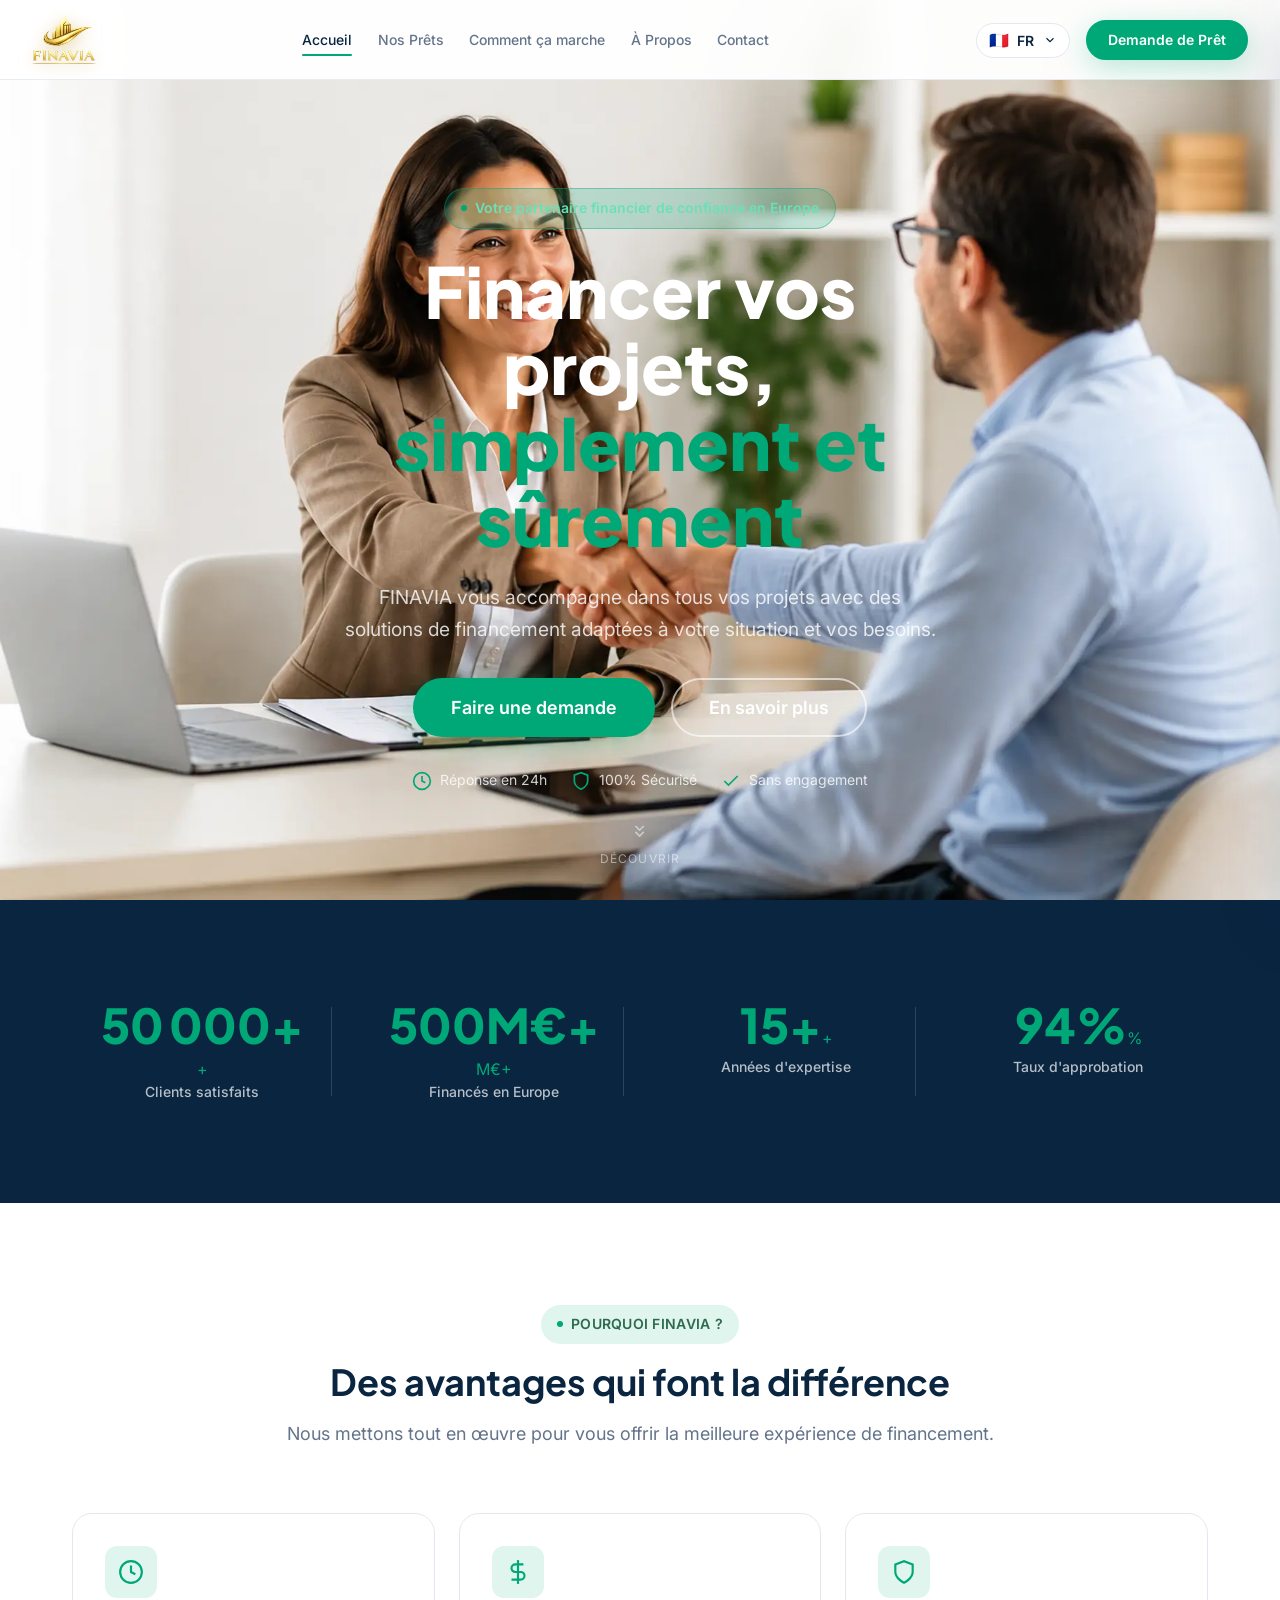
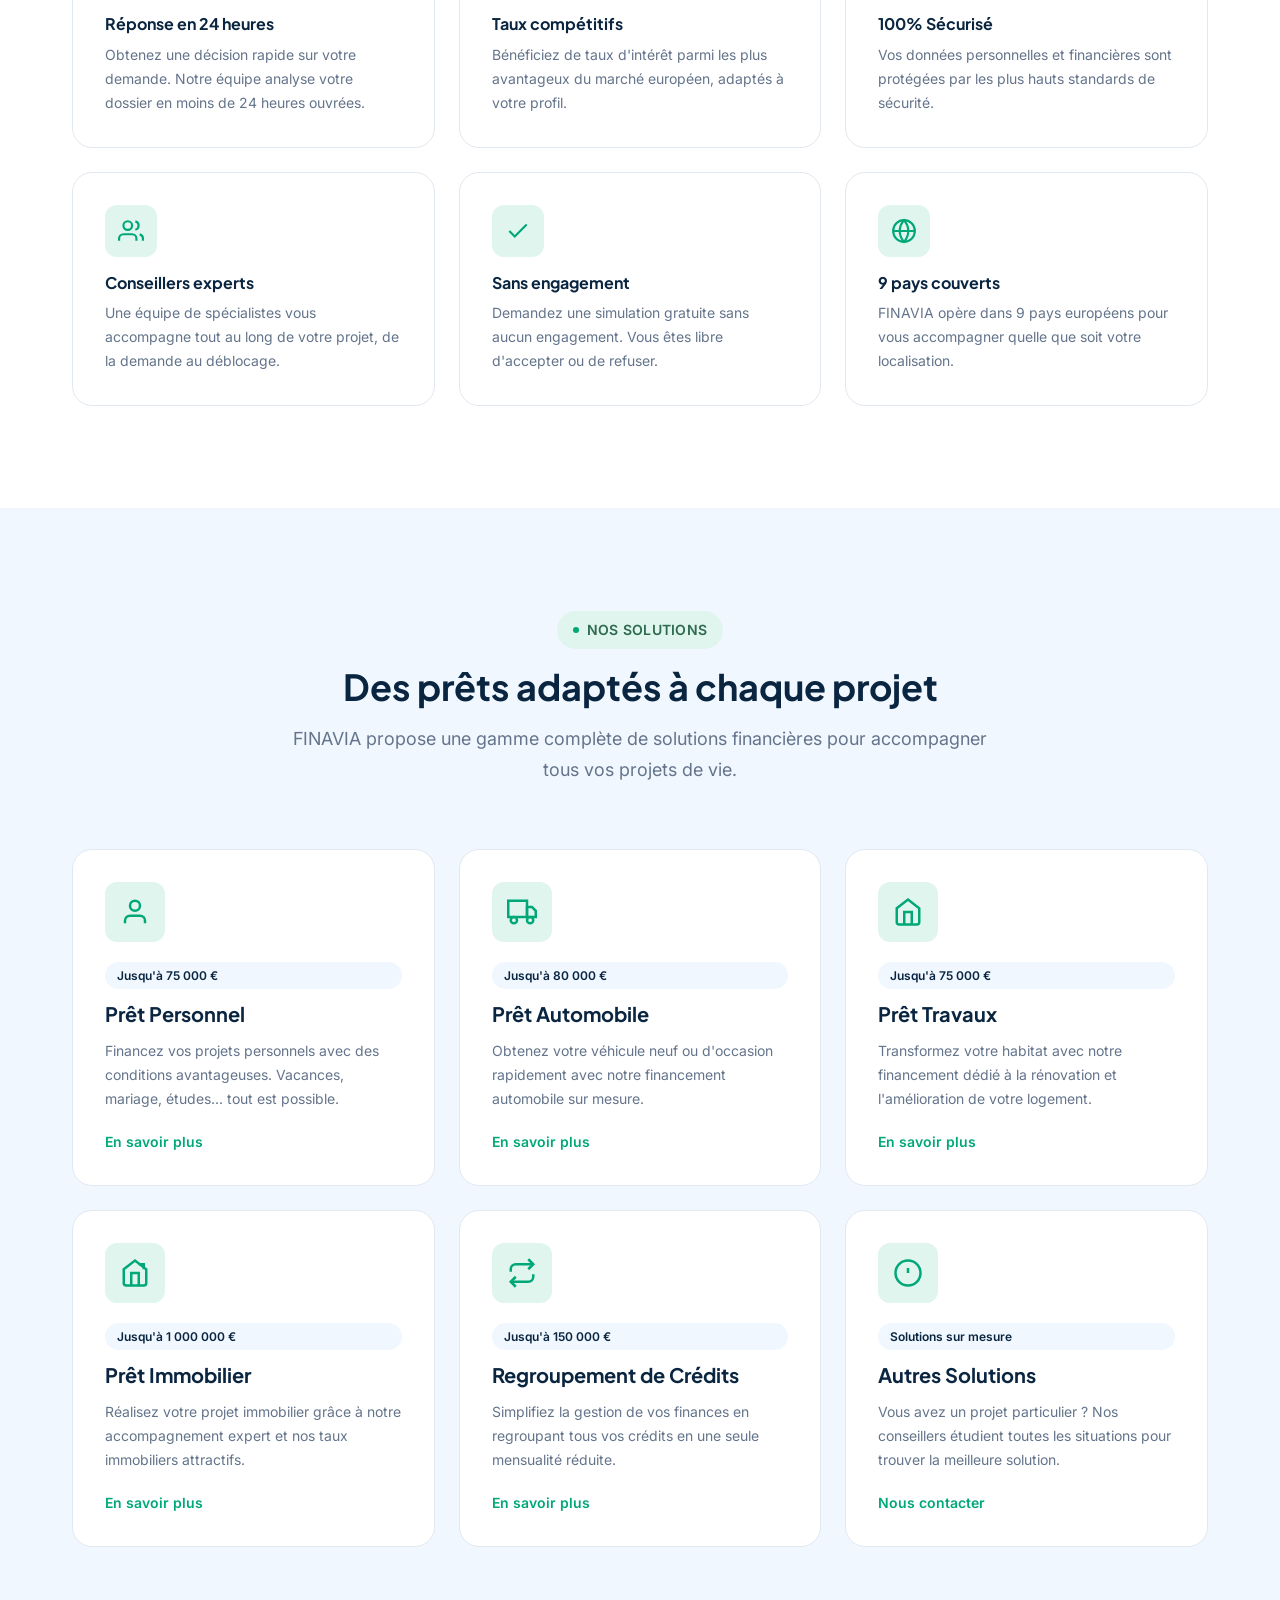
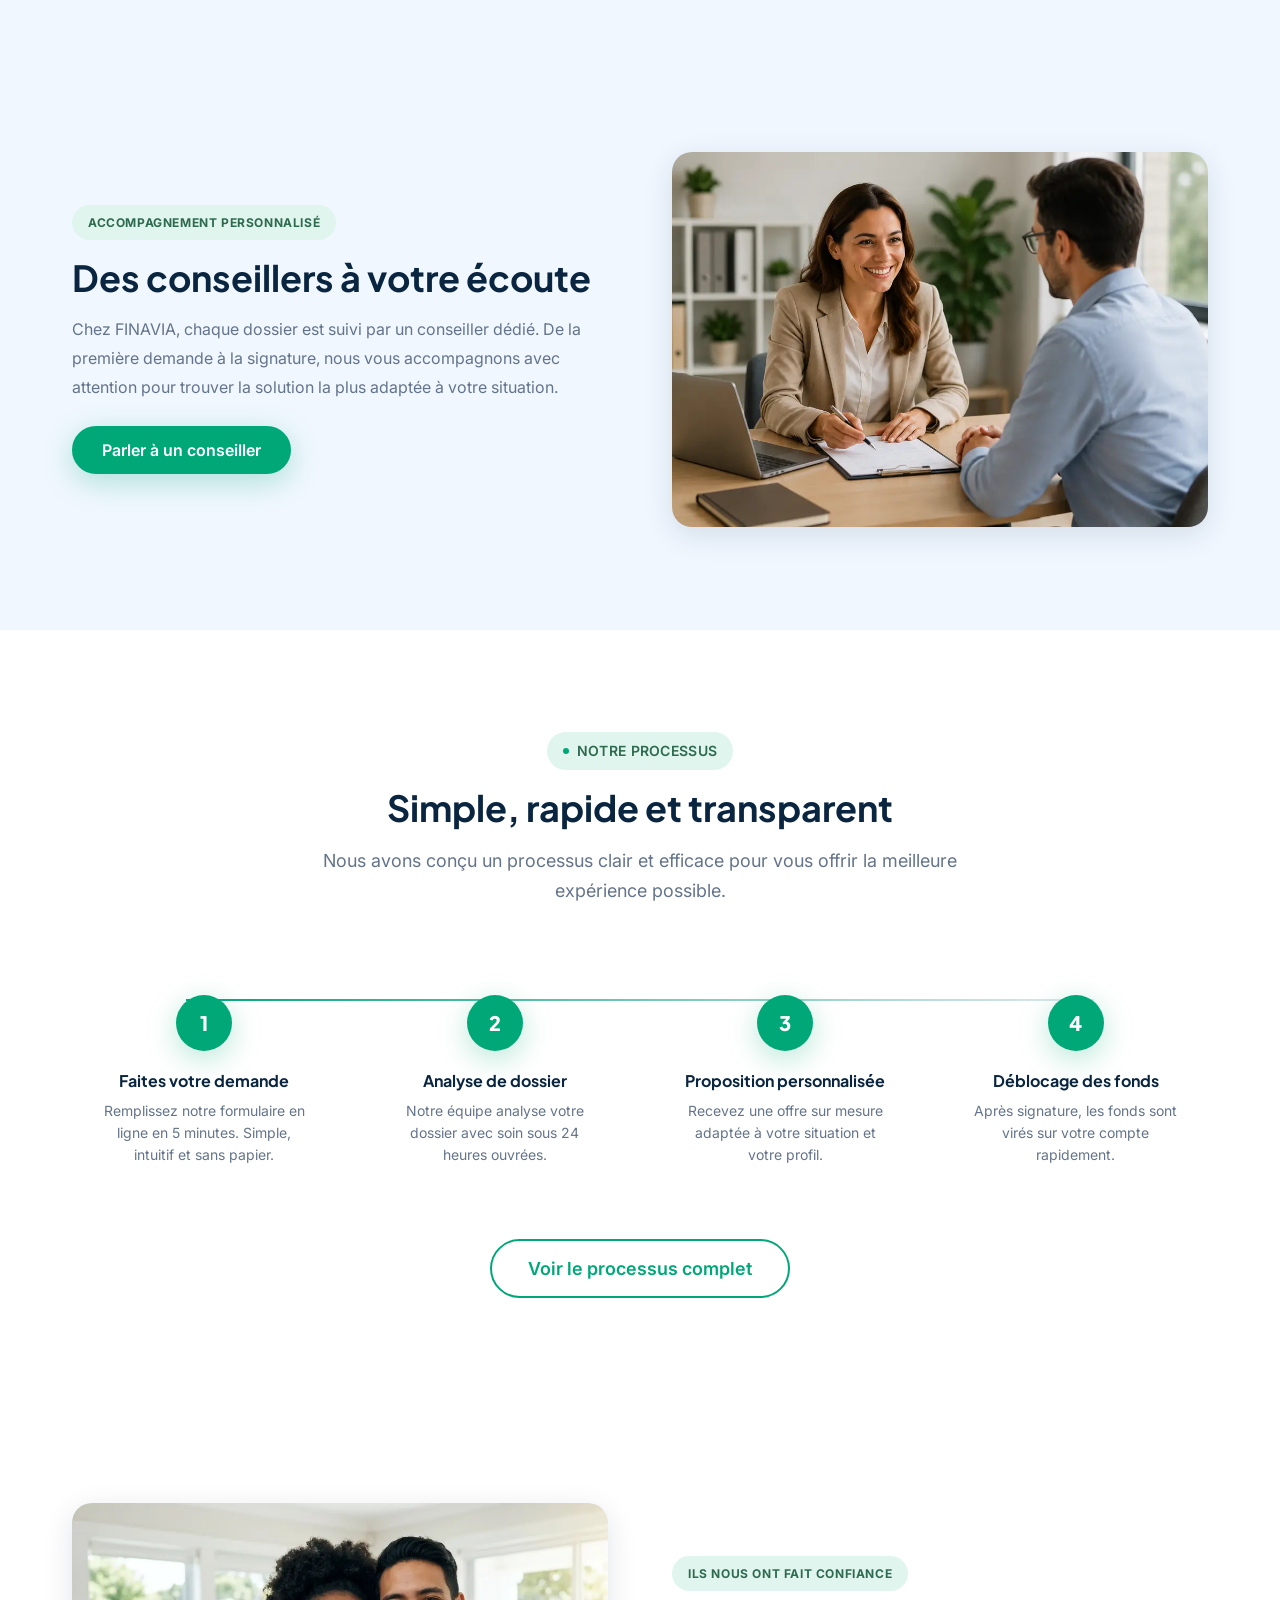
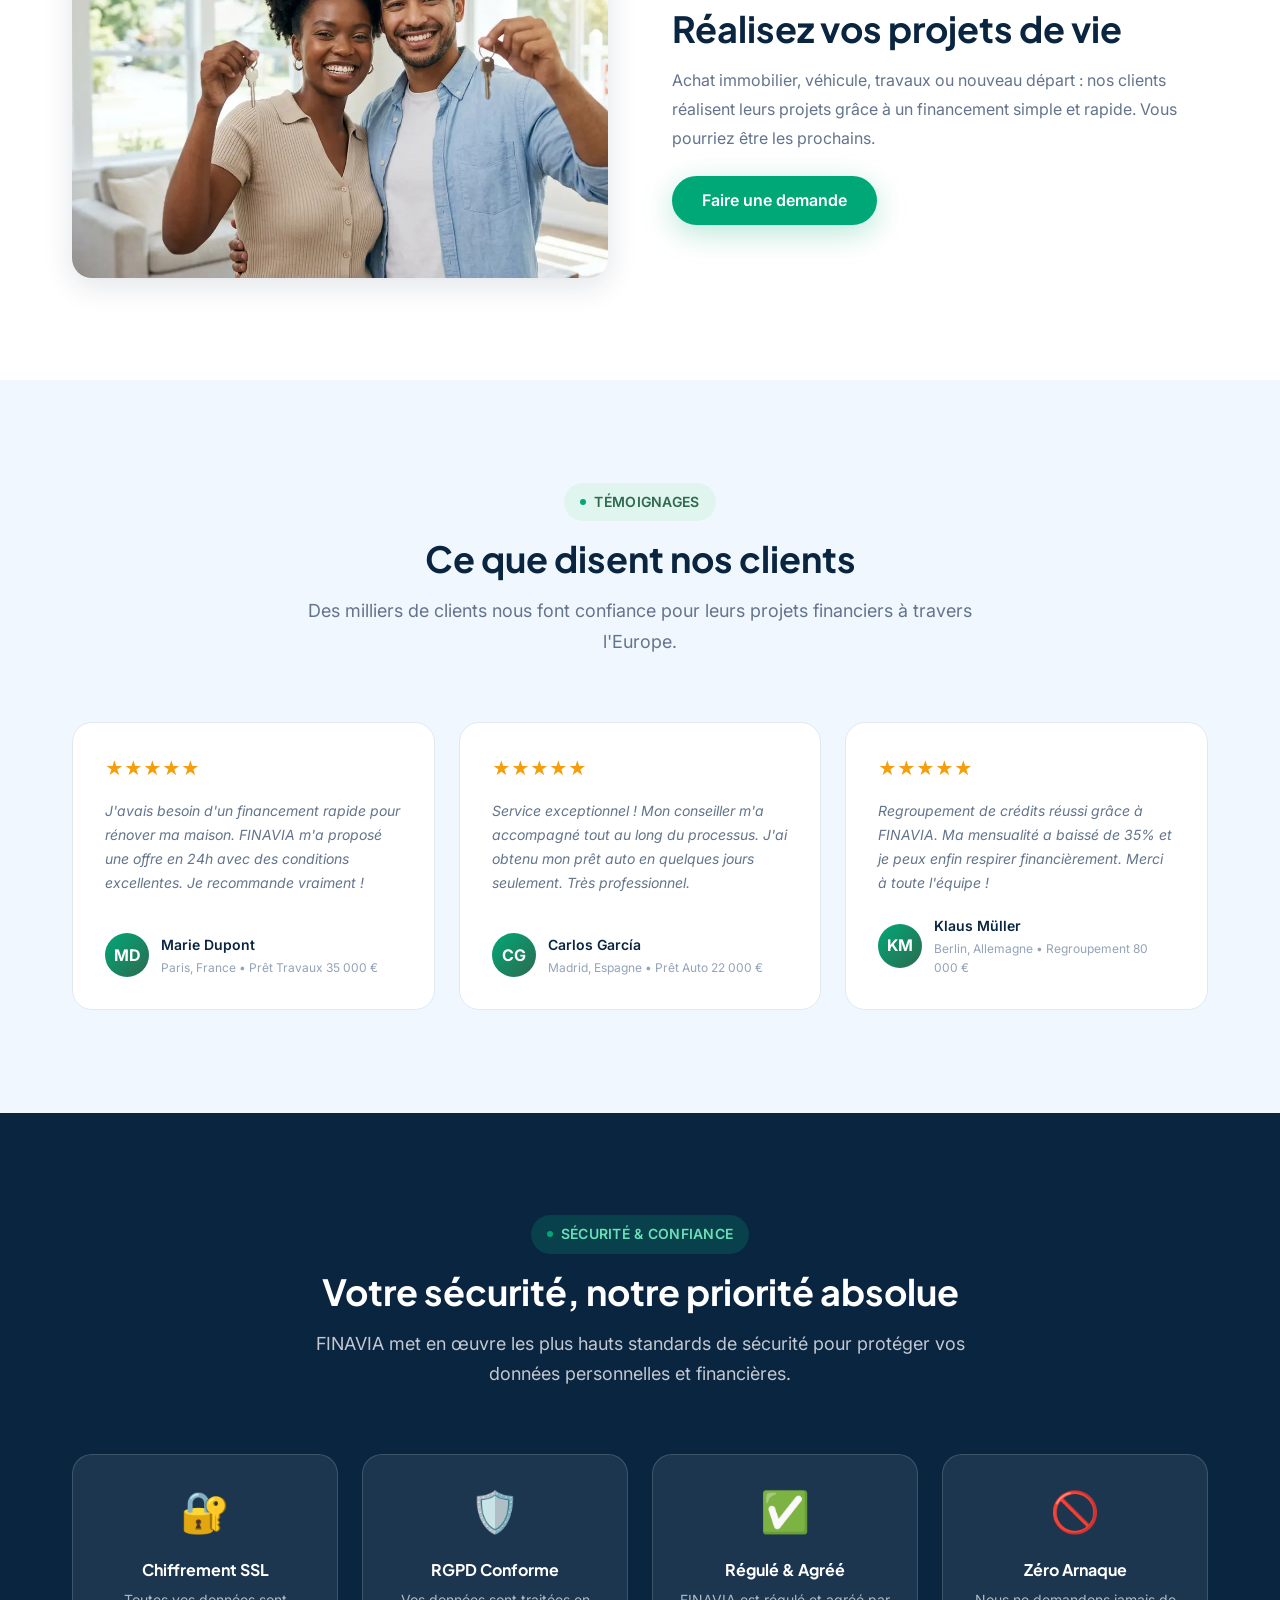
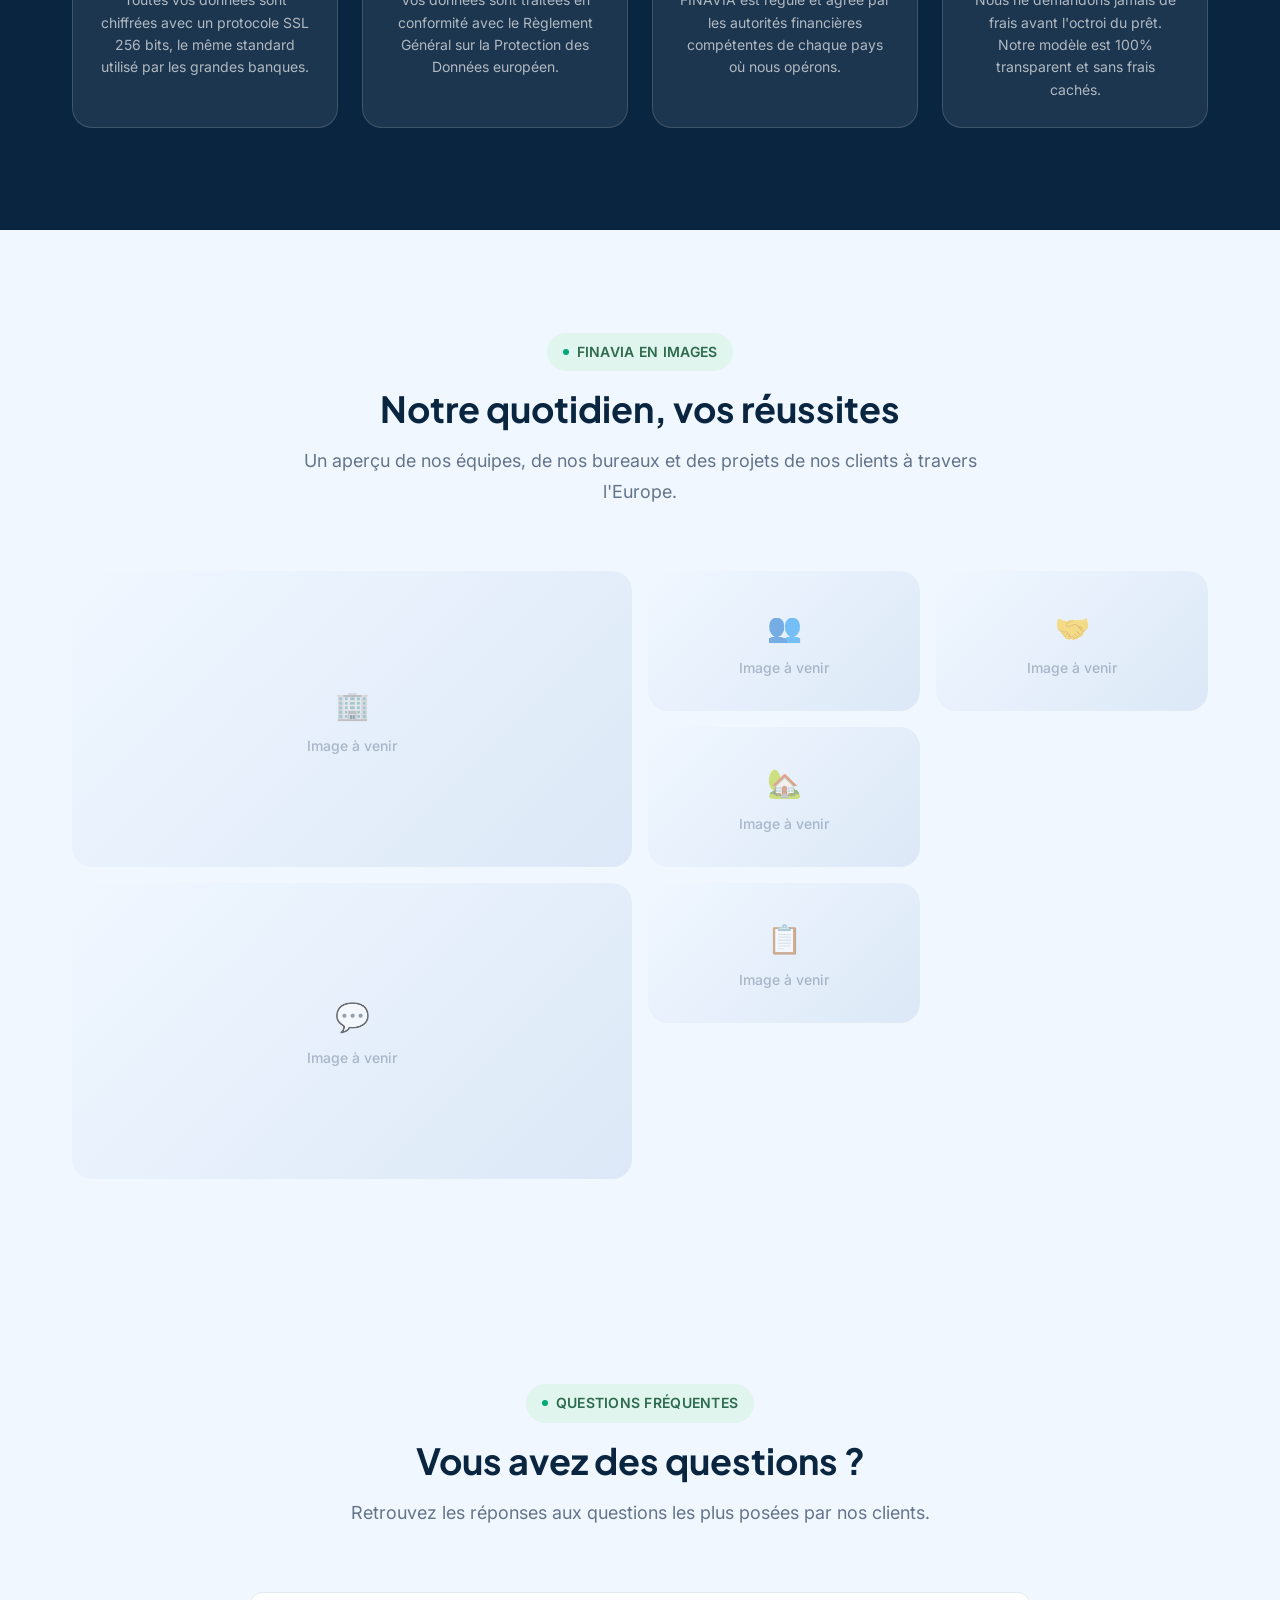
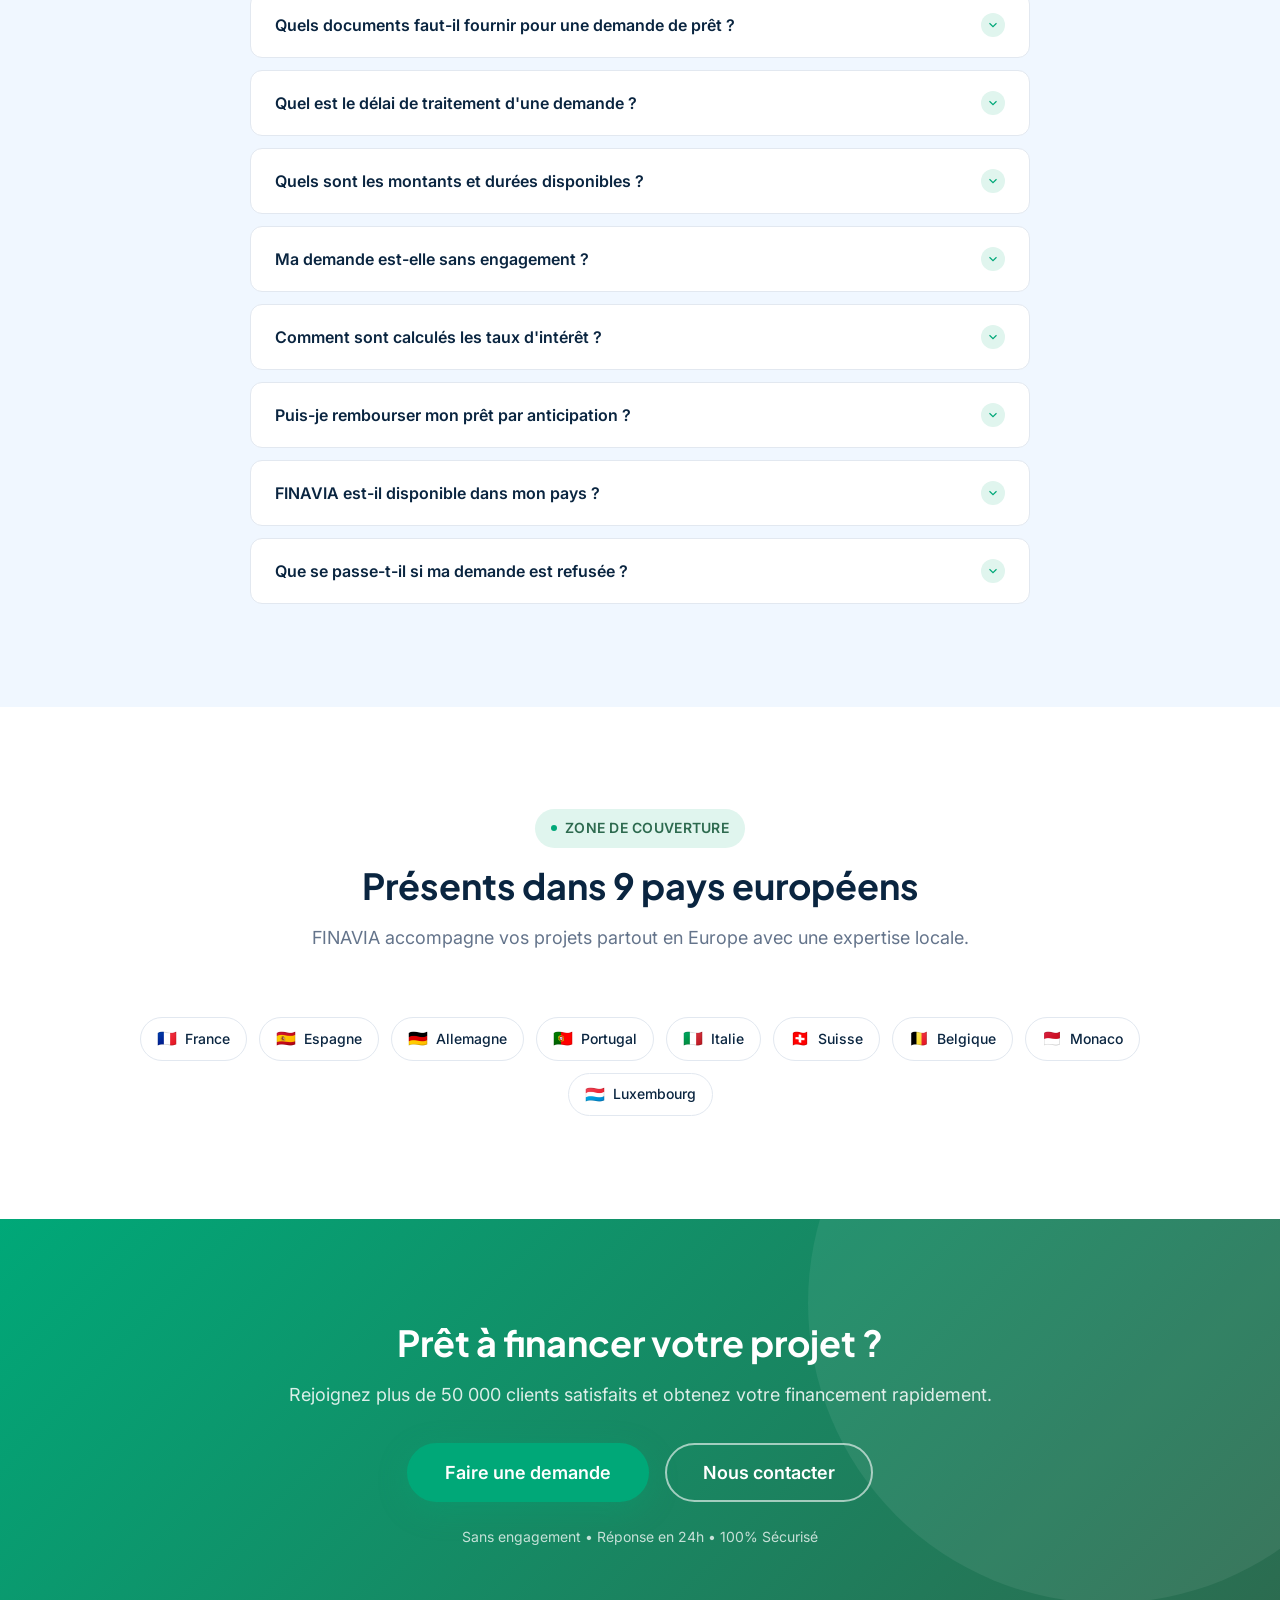
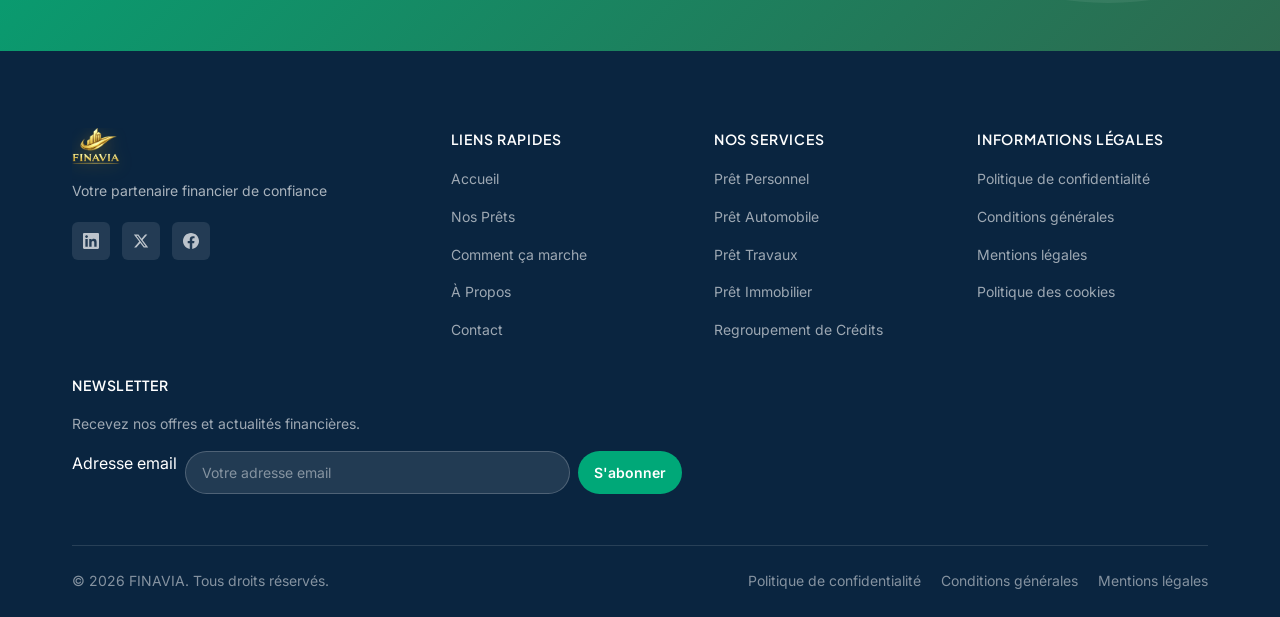
==== commit db0d8b1b: "Commit1" ====
--- a/index.html
+++ b/index.html
@@ -1,156 +1,311 @@
-<!DOCTYPE html>
+<!doctype html>
 <html lang="fr">
-<head>
-  <meta charset="UTF-8">
-  <meta name="viewport" content="width=device-width, initial-scale=1.0">
-  <title>FINAVIA – Prêts en ligne rapides et sécurisés en Europe</title>
-  <meta name="description" content="FINAVIA, votre partenaire financier de confiance. Prêts personnels, auto, immobiliers et regroupement de crédits en France, Espagne, Allemagne, Portugal et Italie. Réponse en 24h.">
-  <meta name="keywords" content="prêt en ligne, crédit rapide, financement Europe, prêt personnel, FINAVIA">
-  <meta name="robots" content="index, follow">
-  <link rel="canonical" href="https://www.finavia.eu/">
-
-  <!-- Open Graph / Réseaux sociaux -->
-  <meta property="og:type" content="website">
-  <meta property="og:url" content="https://www.finavia.eu/">
-  <meta property="og:title" content="FINAVIA – Votre partenaire financier en Europe">
-  <meta property="og:description" content="Solutions de financement adaptées : prêts personnels, auto, immobiliers. Réponse en 24h, 100% sécurisé, sans engagement.">
-  <meta property="og:image" content="assets/og-image.webp">
-  <meta name="twitter:card" content="summary_large_image">
-
-  <!-- Favicon -->
-  <link rel="icon" type="image/png" href="assets/favicon.png">
-
-  <!-- Google Fonts -->
-  <link rel="preconnect" href="https://fonts.googleapis.com">
-  <link rel="preconnect" href="https://fonts.gstatic.com" crossorigin>
-  <link href="https://fonts.googleapis.com/css2?family=Plus+Jakarta+Sans:wght@400;500;600;700;800&family=Inter:wght@400;500;600;700&display=swap" rel="stylesheet">
-
-  <!-- CSS -->
-  <link rel="stylesheet" href="css/main.css">
-  <link rel="stylesheet" href="css/animations.css">
-  <link rel="stylesheet" href="css/responsive.css">
-
-  <!-- Schema.org - Organisation -->
-  <script type="application/ld+json">
-  {
-    "@context": "https://schema.org",
-    "@type": "FinancialService",
-    "name": "FINAVIA",
-    "description": "Plateforme de prêts en ligne sécurisée opérant en Europe",
-    "url": "https://www.finavia.eu",
-    "logo": "https://www.finavia.eu/assets/logo.svg",
-    "telephone": "+33123456789",
-    "email": "contact@finavia.eu",
-    "address": {
-      "@type": "PostalAddress",
-      "streetAddress": "15 Avenue des Champs-Élysées",
-      "addressLocality": "Paris",
-      "postalCode": "75008",
-      "addressCountry": "FR"
-    },
-    "areaServed": ["FR","ES","DE","PT","IT","CH","BE","MC","LU"],
-    "serviceType": ["Personal Loan","Auto Loan","Mortgage","Debt Consolidation"]
-  }
-  </script>
-</head>
-
-<body>
-  <!-- =============================================
+  <head>
+    <meta charset="UTF-8" />
+    <meta name="viewport" content="width=device-width, initial-scale=1.0" />
+    <title>FINAVIA – Prêts en ligne rapides et sécurisés en Europe</title>
+    <meta
+      name="description"
+      content="FINAVIA, votre partenaire financier de confiance. Prêts personnels, auto, immobiliers et regroupement de crédits en France, Espagne, Allemagne, Portugal et Italie. Réponse en 24h."
+    />
+    <meta
+      name="keywords"
+      content="prêt en ligne, crédit rapide, financement Europe, prêt personnel, FINAVIA"
+    />
+    <meta name="robots" content="index, follow" />
+    <link rel="canonical" href="https://www.finavia.eu/" />
+
+    <!-- Open Graph / Réseaux sociaux -->
+    <meta property="og:type" content="website" />
+    <meta property="og:url" content="https://www.finavia.eu/" />
+    <meta
+      property="og:title"
+      content="FINAVIA – Votre partenaire financier en Europe"
+    />
+    <meta
+      property="og:description"
+      content="Solutions de financement adaptées : prêts personnels, auto, immobiliers. Réponse en 24h, 100% sécurisé, sans engagement."
+    />
+    <meta property="og:image" content="assets/og-image.webp" />
+    <meta name="twitter:card" content="summary_large_image" />
+
+    <!-- Favicon -->
+    <link rel="icon" type="image/png" href="assets/favicon.png" />
+
+    <!-- Google Fonts -->
+    <link rel="preconnect" href="https://fonts.googleapis.com" />
+    <link rel="preconnect" href="https://fonts.gstatic.com" crossorigin />
+    <link
+      href="https://fonts.googleapis.com/css2?family=Plus+Jakarta+Sans:wght@400;500;600;700;800&family=Inter:wght@400;500;600;700&display=swap"
+      rel="stylesheet"
+    />
+
+    <!-- CSS -->
+    <link rel="stylesheet" href="css/main.css" />
+    <link rel="stylesheet" href="css/animations.css" />
+    <link rel="stylesheet" href="css/responsive.css" />
+
+    <!-- Schema.org - Organisation -->
+    <script type="application/ld+json">
+      {
+        "@context": "https://schema.org",
+        "@type": "FinancialService",
+        "name": "FINAVIA",
+        "description": "Plateforme de prêts en ligne sécurisée opérant en Europe",
+        "url": "https://www.finavia.eu",
+        "logo": "https://www.finavia.eu/assets/logo.svg",
+        "telephone": "+33123456789",
+        "email": "contact@finavia.eu",
+        "address": {
+          "@type": "PostalAddress",
+          "streetAddress": "15 Avenue des Champs-Élysées",
+          "addressLocality": "Paris",
+          "postalCode": "75008",
+          "addressCountry": "FR"
+        },
+        "areaServed": ["FR", "ES", "DE", "PT", "IT", "CH", "BE", "MC", "LU"],
+        "serviceType": [
+          "Personal Loan",
+          "Auto Loan",
+          "Mortgage",
+          "Debt Consolidation"
+        ]
+      }
+    </script>
+  </head>
+
+  <body>
+    <!-- =============================================
        PRÉCHARGEUR DE PAGE
        Logo + anneau qui tourne une seule fois, puis disparaît.
        Animation 100% CSS, aucun impact sur les performances
        (voir css/main.css section 30 et js/main.js initPageLoader()).
        ============================================= -->
-  <div class="page-loader" id="pageLoader" role="presentation" aria-hidden="true">
-    <div class="page-loader-stage">
-      <div class="page-loader-ring"></div>
-      <img src="assets/images/logo-full.webp" class="page-loader-logo" alt="">
+    <div
+      class="page-loader"
+      id="pageLoader"
+      role="presentation"
+      aria-hidden="true"
+    >
+      <div class="page-loader-stage">
+        <div class="page-loader-ring"></div>
+        <img
+          src="assets/images/logo-full.webp"
+          class="page-loader-logo"
+          alt=""
+        />
+      </div>
     </div>
-  </div>
-  <!-- Skip to content (accessibilité) -->
-  <a class="skip-link" href="#main-content">Aller au contenu principal</a>
-
-  <!-- Overlay menu mobile -->
-  <div class="mobile-overlay" id="mobileOverlay" aria-hidden="true"></div>
-
-  <!-- =============================================
+    <!-- Skip to content (accessibilité) -->
+    <a class="skip-link" href="#main-content">Aller au contenu principal</a>
+
+    <!-- Overlay menu mobile -->
+    <div class="mobile-overlay" id="mobileOverlay" aria-hidden="true"></div>
+
+    <!-- =============================================
        HEADER - NAVIGATION
        ============================================= -->
-  <header class="site-header" id="site-header" role="banner">
-    <div class="container header-inner">
-
-      <!-- Logo -->
-      <a href="index.html" class="header-logo" aria-label="FINAVIA - Accueil">
-        <img src="assets/images/logo-full.webp" class="logo-full--header" alt="FINAVIA">
-      </a>
-
-      <!-- Navigation Desktop -->
-      <nav class="header-nav" aria-label="Navigation principale">
-        <ul class="nav-list" role="list">
-          <li><a href="index.html"              class="nav-link" data-i18n="nav.home">Accueil</a></li>
-          <li><a href="nos-prets.html"          class="nav-link" data-i18n="nav.loans">Nos Prêts</a></li>
-          <li><a href="comment-ca-marche.html"  class="nav-link" data-i18n="nav.howItWorks">Comment ça marche</a></li>
-          <li><a href="a-propos.html"           class="nav-link" data-i18n="nav.about">À Propos</a></li>
-          <li><a href="contact.html"            class="nav-link" data-i18n="nav.contact">Contact</a></li>
-        </ul>
-      </nav>
-
-      <!-- Actions : langue + CTA + hamburger -->
-      <div class="header-actions">
-        <!-- Sélecteur de langue -->
-        <div class="lang-switcher" id="langSwitcher" role="navigation" aria-label="Sélection de langue">
-          <button class="lang-current" id="langCurrent" aria-haspopup="true" aria-expanded="false">
-            <span class="lang-flag" id="currentFlag" aria-hidden="true">🇫🇷</span>
-            <span class="lang-code" id="currentCode">FR</span>
-            <svg class="lang-chevron" viewBox="0 0 24 24" fill="none" stroke="currentColor" stroke-width="2" aria-hidden="true">
-              <polyline points="6 9 12 15 18 9"/>
-            </svg>
+    <header class="site-header" id="site-header" role="banner">
+      <div class="container header-inner">
+        <!-- Logo -->
+        <a href="index.html" class="header-logo" aria-label="FINAVIA - Accueil">
+          <img
+            src="assets/images/logo-full.webp"
+            class="logo-full--header"
+            alt="FINAVIA"
+          />
+        </a>
+
+        <!-- Navigation Desktop -->
+        <nav class="header-nav" aria-label="Navigation principale">
+          <ul class="nav-list" role="list">
+            <li>
+              <a href="index.html" class="nav-link" data-i18n="nav.home"
+                >Accueil</a
+              >
+            </li>
+            <li>
+              <a href="nos-prets.html" class="nav-link" data-i18n="nav.loans"
+                >Nos Prêts</a
+              >
+            </li>
+            <li>
+              <a
+                href="comment-ca-marche.html"
+                class="nav-link"
+                data-i18n="nav.howItWorks"
+                >Comment ça marche</a
+              >
+            </li>
+            <li>
+              <a href="a-propos.html" class="nav-link" data-i18n="nav.about"
+                >À Propos</a
+              >
+            </li>
+            <li>
+              <a href="contact.html" class="nav-link" data-i18n="nav.contact"
+                >Contact</a
+              >
+            </li>
+          </ul>
+        </nav>
+
+        <!-- Actions : langue + CTA + hamburger -->
+        <div class="header-actions">
+          <!-- Sélecteur de langue -->
+          <div
+            class="lang-switcher"
+            id="langSwitcher"
+            role="navigation"
+            aria-label="Sélection de langue"
+          >
+            <button
+              class="lang-current"
+              id="langCurrent"
+              aria-haspopup="true"
+              aria-expanded="false"
+            >
+              <span class="lang-flag" id="currentFlag" aria-hidden="true"
+                >🇫🇷</span
+              >
+              <span class="lang-code" id="currentCode">FR</span>
+              <svg
+                class="lang-chevron"
+                viewBox="0 0 24 24"
+                fill="none"
+                stroke="currentColor"
+                stroke-width="2"
+                aria-hidden="true"
+              >
+                <polyline points="6 9 12 15 18 9" />
+              </svg>
+            </button>
+            <div class="lang-dropdown" id="langDropdown" role="menu">
+              <button class="lang-option" data-lang="fr" role="menuitem">
+                🇫🇷 Français
+              </button>
+              <button class="lang-option" data-lang="es" role="menuitem">
+                🇪🇸 Español
+              </button>
+              <button class="lang-option" data-lang="de" role="menuitem">
+                🇩🇪 Deutsch
+              </button>
+              <button class="lang-option" data-lang="pt" role="menuitem">
+                🇵🇹 Português
+              </button>
+              <button class="lang-option" data-lang="it" role="menuitem">
+                🇮🇹 Italiano
+              </button>
+            </div>
+          </div>
+
+          <!-- CTA Desktop -->
+          <a
+            href="demande-de-pret.html"
+            class="btn btn-primary btn-sm"
+            data-i18n="nav.apply"
+            >Demande de Prêt</a
+          >
+
+          <!-- Hamburger Mobile -->
+          <button
+            class="hamburger"
+            id="hamburger"
+            aria-label="Ouvrir le menu"
+            aria-expanded="false"
+            aria-controls="mobileMenu"
+          >
+            <span class="hamburger-line" aria-hidden="true"></span>
+            <span class="hamburger-line" aria-hidden="true"></span>
+            <span class="hamburger-line" aria-hidden="true"></span>
           </button>
-          <div class="lang-dropdown" id="langDropdown" role="menu">
-            <button class="lang-option" data-lang="fr" role="menuitem">🇫🇷 Français</button>
-            <button class="lang-option" data-lang="es" role="menuitem">🇪🇸 Español</button>
-            <button class="lang-option" data-lang="de" role="menuitem">🇩🇪 Deutsch</button>
-            <button class="lang-option" data-lang="pt" role="menuitem">🇵🇹 Português</button>
-            <button class="lang-option" data-lang="it" role="menuitem">🇮🇹 Italiano</button>
-          </div>
         </div>
-
-        <!-- CTA Desktop -->
-        <a href="demande-de-pret.html" class="btn btn-primary btn-sm" data-i18n="nav.apply">Demande de Prêt</a>
-
-        <!-- Hamburger Mobile -->
-        <button class="hamburger" id="hamburger" aria-label="Ouvrir le menu" aria-expanded="false" aria-controls="mobileMenu">
-          <span class="hamburger-line" aria-hidden="true"></span>
-          <span class="hamburger-line" aria-hidden="true"></span>
-          <span class="hamburger-line" aria-hidden="true"></span>
-        </button>
       </div>
-    </div>
-
-    <!-- Menu Mobile -->
+
+      <!-- Menu Mobile -->
     </header>
 
-  <div class="mobile-menu" id="mobileMenu" aria-hidden="true" role="dialog" aria-label="Menu principal">
+    <div
+      class="mobile-menu"
+      id="mobileMenu"
+      aria-hidden="true"
+      role="dialog"
+      aria-label="Menu principal"
+    >
       <div class="mobile-menu-inner">
         <div class="mobile-menu-header">
           <a href="index.html" class="header-logo">
-            <img src="assets/images/logo-full.webp" class="logo-full--sm" alt="FINAVIA">
+            <img
+              src="assets/images/logo-full.webp"
+              class="logo-full--sm"
+              alt="FINAVIA"
+            />
           </a>
-          <button class="mobile-menu-close" id="mobileClose" aria-label="Fermer le menu">
-            <svg viewBox="0 0 24 24" fill="none" stroke="currentColor" stroke-width="2" aria-hidden="true">
-              <line x1="18" y1="6" x2="6" y2="18"/><line x1="6" y1="6" x2="18" y2="18"/>
+          <button
+            class="mobile-menu-close"
+            id="mobileClose"
+            aria-label="Fermer le menu"
+          >
+            <svg
+              viewBox="0 0 24 24"
+              fill="none"
+              stroke="currentColor"
+              stroke-width="2"
+              aria-hidden="true"
+            >
+              <line x1="18" y1="6" x2="6" y2="18" />
+              <line x1="6" y1="6" x2="18" y2="18" />
             </svg>
           </button>
         </div>
 
         <nav aria-label="Navigation mobile">
           <ul class="mobile-nav-list" role="list">
-            <li><a href="index.html"              class="mobile-nav-link" data-i18n="nav.home">Accueil</a></li>
-            <li><a href="nos-prets.html"          class="mobile-nav-link" data-i18n="nav.loans">Nos Prêts</a></li>
-            <li><a href="comment-ca-marche.html"  class="mobile-nav-link" data-i18n="nav.howItWorks">Comment ça marche</a></li>
-            <li><a href="a-propos.html"           class="mobile-nav-link" data-i18n="nav.about">À Propos</a></li>
-            <li><a href="contact.html"            class="mobile-nav-link" data-i18n="nav.contact">Contact</a></li>
-            <li><a href="demande-de-pret.html"    class="mobile-nav-link mobile-cta" data-i18n="nav.apply">Demande de Prêt</a></li>
+            <li>
+              <a href="index.html" class="mobile-nav-link" data-i18n="nav.home"
+                >Accueil</a
+              >
+            </li>
+            <li>
+              <a
+                href="nos-prets.html"
+                class="mobile-nav-link"
+                data-i18n="nav.loans"
+                >Nos Prêts</a
+              >
+            </li>
+            <li>
+              <a
+                href="comment-ca-marche.html"
+                class="mobile-nav-link"
+                data-i18n="nav.howItWorks"
+                >Comment ça marche</a
+              >
+            </li>
+            <li>
+              <a
+                href="a-propos.html"
+                class="mobile-nav-link"
+                data-i18n="nav.about"
+                >À Propos</a
+              >
+            </li>
+            <li>
+              <a
+                href="contact.html"
+                class="mobile-nav-link"
+                data-i18n="nav.contact"
+                >Contact</a
+              >
+            </li>
+            <li>
+              <a
+                href="demande-de-pret.html"
+                class="mobile-nav-link mobile-cta"
+                data-i18n="nav.apply"
+                >Demande de Prêt</a
+              >
+            </li>
           </ul>
         </nav>
 
@@ -167,13 +322,11 @@
       </div>
     </div>
 
-
-  <!-- =============================================
+    <!-- =============================================
        CONTENU PRINCIPAL
        ============================================= -->
-  <main id="main-content">
-
-    <!-- =============================================
+    <main id="main-content">
+      <!-- =============================================
          HERO SECTION — 2 carrousels d'images
          ---------------------------------------------
          1) Carrousel de fond AUTOMATIQUE (3 photos, défilement
@@ -183,508 +336,986 @@
          Tous les emplacements photo sont gérés depuis Cloudinary —
          voir CLOUDINARY-IMAGES.md pour la liste complète des identifiants.
          ============================================= -->
-    <section class="hero" aria-label="Bannière principale">
-
-      <!-- Vidéo cinématique : démarre en carte au centre, s'étend en plein écran -->
-      <div class="hero-video-wrap" id="heroVideoWrap" aria-hidden="true">
-        <video class="hero-video" id="heroVideo"
-               autoplay muted loop playsinline
-               preload="auto"
-               poster="assets/images/hero-bg-handshake.webp">
-          <source src="https://res.cloudinary.com/duramdsjz/video/upload/q_auto/finavia/hero/video-main.mp4" type="video/mp4">
-        </video>
-      </div>
-
-      <!-- Voile semi-transparent (apparaît après l'expansion complète de la vidéo) -->
-      <div class="hero-video-overlay" id="heroVideoOverlay" aria-hidden="true"></div>
-
-      <div class="container hero-inner">
-        <!-- Contenu texte gauche -->
-        <div class="hero-content">
-          <div class="hero-badge" role="text" data-i18n="hero.badge">
-            Votre partenaire financier de confiance en Europe
-          </div>
-
-          <h1 class="hero-title">
-            <span class="hero-title-line" data-i18n="hero.title">Financer vos projets,</span>
-            <span class="hero-title-highlight" data-i18n="hero.titleBold">simplement et sûrement</span>
-          </h1>
-
-          <p class="hero-subtitle" data-i18n="hero.subtitle">
-            FINAVIA vous accompagne dans tous vos projets avec des solutions de financement adaptées à votre situation et vos besoins.
-          </p>
-
-          <div class="hero-ctas">
-            <a href="demande-de-pret.html" class="btn btn-primary btn-lg" data-i18n="hero.cta1">
-              Faire une demande
-            </a>
-            <a href="#services" class="btn btn-outline-white btn-lg" data-i18n="hero.cta2">
-              En savoir plus
-            </a>
-          </div>
-
-          <!-- Badges de confiance -->
-          <div class="hero-trust" role="list" aria-label="Garanties">
-            <div class="hero-trust-item" role="listitem">
-              <svg class="hero-trust-icon" viewBox="0 0 24 24" fill="none" stroke="currentColor" stroke-width="2" aria-hidden="true">
-                <circle cx="12" cy="12" r="10"/><polyline points="12 6 12 12 16 14"/>
-              </svg>
-              <span data-i18n="hero.trust1">Réponse en 24h</span>
-            </div>
-            <div class="hero-trust-item" role="listitem">
-              <svg class="hero-trust-icon" viewBox="0 0 24 24" fill="none" stroke="currentColor" stroke-width="2" aria-hidden="true">
-                <path d="M12 22s8-4 8-10V5l-8-3-8 3v7c0 6 8 10 8 10z"/>
-              </svg>
-              <span data-i18n="hero.trust2">100% Sécurisé</span>
-            </div>
-            <div class="hero-trust-item" role="listitem">
-              <svg class="hero-trust-icon" viewBox="0 0 24 24" fill="none" stroke="currentColor" stroke-width="2" aria-hidden="true">
-                <polyline points="20 6 9 17 4 12"/>
-              </svg>
-              <span data-i18n="hero.trust3">Sans engagement</span>
-            </div>
-          </div>
-
-
+      <section class="hero" aria-label="Bannière principale">
+        <!-- Vidéo cinématique : démarre en carte au centre, s'étend en plein écran -->
+        <div class="hero-video-wrap" id="heroVideoWrap" aria-hidden="true">
+          <video
+            class="hero-video"
+            id="heroVideo"
+            autoplay
+            muted
+            loop
+            playsinline
+            preload="auto"
+            poster="assets/images/hero-bg-handshake.webp"
+          >
+            <source
+              src="https://res.cloudinary.com/duramdsjz/image/upload/f_auto,q_auto/v1782322760/generated_video_yvkn92.webp"
+              type="video/mp4"
+            />
+          </video>
         </div>
 
-
-      </div>
-
-      <!-- Indicateur de scroll -->
-      <div class="hero-scroll" role="button" aria-label="Défiler vers le bas" tabindex="0">
-        <svg viewBox="0 0 24 24" fill="none" stroke="currentColor" stroke-width="2" aria-hidden="true">
-          <polyline points="7 13 12 18 17 13"/><polyline points="7 6 12 11 17 6"/>
-        </svg>
-        <span data-i18n="hero.scroll">DÉCOUVRIR</span>
-      </div>
-    </section>
-
-    <!-- =============================================
+        <!-- Voile semi-transparent (apparaît après l'expansion complète de la vidéo) -->
+        <div
+          class="hero-video-overlay"
+          id="heroVideoOverlay"
+          aria-hidden="true"
+        ></div>
+
+        <div class="container hero-inner">
+          <!-- Contenu texte gauche -->
+          <div class="hero-content">
+            <div class="hero-badge" role="text" data-i18n="hero.badge">
+              Votre partenaire financier de confiance en Europe
+            </div>
+
+            <h1 class="hero-title">
+              <span class="hero-title-line" data-i18n="hero.title"
+                >Financer vos projets,</span
+              >
+              <span class="hero-title-highlight" data-i18n="hero.titleBold"
+                >simplement et sûrement</span
+              >
+            </h1>
+
+            <p class="hero-subtitle" data-i18n="hero.subtitle">
+              FINAVIA vous accompagne dans tous vos projets avec des solutions
+              de financement adaptées à votre situation et vos besoins.
+            </p>
+
+            <div class="hero-ctas">
+              <a
+                href="demande-de-pret.html"
+                class="btn btn-primary btn-lg"
+                data-i18n="hero.cta1"
+              >
+                Faire une demande
+              </a>
+              <a
+                href="#services"
+                class="btn btn-outline-white btn-lg"
+                data-i18n="hero.cta2"
+              >
+                En savoir plus
+              </a>
+            </div>
+
+            <!-- Badges de confiance -->
+            <div class="hero-trust" role="list" aria-label="Garanties">
+              <div class="hero-trust-item" role="listitem">
+                <svg
+                  class="hero-trust-icon"
+                  viewBox="0 0 24 24"
+                  fill="none"
+                  stroke="currentColor"
+                  stroke-width="2"
+                  aria-hidden="true"
+                >
+                  <circle cx="12" cy="12" r="10" />
+                  <polyline points="12 6 12 12 16 14" />
+                </svg>
+                <span data-i18n="hero.trust1">Réponse en 24h</span>
+              </div>
+              <div class="hero-trust-item" role="listitem">
+                <svg
+                  class="hero-trust-icon"
+                  viewBox="0 0 24 24"
+                  fill="none"
+                  stroke="currentColor"
+                  stroke-width="2"
+                  aria-hidden="true"
+                >
+                  <path d="M12 22s8-4 8-10V5l-8-3-8 3v7c0 6 8 10 8 10z" />
+                </svg>
+                <span data-i18n="hero.trust2">100% Sécurisé</span>
+              </div>
+              <div class="hero-trust-item" role="listitem">
+                <svg
+                  class="hero-trust-icon"
+                  viewBox="0 0 24 24"
+                  fill="none"
+                  stroke="currentColor"
+                  stroke-width="2"
+                  aria-hidden="true"
+                >
+                  <polyline points="20 6 9 17 4 12" />
+                </svg>
+                <span data-i18n="hero.trust3">Sans engagement</span>
+              </div>
+            </div>
+          </div>
+        </div>
+
+        <!-- Indicateur de scroll -->
+        <div
+          class="hero-scroll"
+          role="button"
+          aria-label="Défiler vers le bas"
+          tabindex="0"
+        >
+          <svg
+            viewBox="0 0 24 24"
+            fill="none"
+            stroke="currentColor"
+            stroke-width="2"
+            aria-hidden="true"
+          >
+            <polyline points="7 13 12 18 17 13" />
+            <polyline points="7 6 12 11 17 6" />
+          </svg>
+          <span data-i18n="hero.scroll">DÉCOUVRIR</span>
+        </div>
+      </section>
+
+      <!-- =============================================
          STATISTIQUES CLÉS
          ============================================= -->
-    <section class="stats-section" aria-label="Chiffres clés">
-      <div class="container">
-        <div class="stats-grid" role="list">
-          <div class="stat-item" role="listitem">
-            <span class="stat-value"
-                  data-counter="50000"
-                  data-suffix="+"
-                  data-i18n="stats.1.value">50 000</span><span class="stat-suffix" data-i18n="stats.1.suffix" aria-hidden="true">+</span>
-            <p class="stat-label" data-i18n="stats.1.label">Clients satisfaits</p>
-          </div>
-          <div class="stat-item" role="listitem">
-            <span class="stat-value"
-                  data-counter="500"
-                  data-suffix="M€+"
-                  data-i18n="stats.2.value">500</span><span class="stat-suffix" data-i18n="stats.2.suffix" aria-hidden="true">M€+</span>
-            <p class="stat-label" data-i18n="stats.2.label">Financés en Europe</p>
-          </div>
-          <div class="stat-item" role="listitem">
-            <span class="stat-value"
-                  data-counter="15"
-                  data-suffix="+"
-                  data-i18n="stats.3.value">15</span><span class="stat-suffix" data-i18n="stats.3.suffix" aria-hidden="true">+</span>
-            <p class="stat-label" data-i18n="stats.3.label">Années d'expertise</p>
-          </div>
-          <div class="stat-item" role="listitem">
-            <span class="stat-value"
-                  data-counter="94"
-                  data-suffix="%"
-                  data-i18n="stats.4.value">94</span><span class="stat-suffix" data-i18n="stats.4.suffix" aria-hidden="true">%</span>
-            <p class="stat-label" data-i18n="stats.4.label">Taux d'approbation</p>
+      <section class="stats-section" aria-label="Chiffres clés">
+        <div class="container">
+          <div class="stats-grid" role="list">
+            <div class="stat-item" role="listitem">
+              <span
+                class="stat-value"
+                data-counter="50000"
+                data-suffix="+"
+                data-i18n="stats.1.value"
+                >50 000</span
+              ><span
+                class="stat-suffix"
+                data-i18n="stats.1.suffix"
+                aria-hidden="true"
+                >+</span
+              >
+              <p class="stat-label" data-i18n="stats.1.label">
+                Clients satisfaits
+              </p>
+            </div>
+            <div class="stat-item" role="listitem">
+              <span
+                class="stat-value"
+                data-counter="500"
+                data-suffix="M€+"
+                data-i18n="stats.2.value"
+                >500</span
+              ><span
+                class="stat-suffix"
+                data-i18n="stats.2.suffix"
+                aria-hidden="true"
+                >M€+</span
+              >
+              <p class="stat-label" data-i18n="stats.2.label">
+                Financés en Europe
+              </p>
+            </div>
+            <div class="stat-item" role="listitem">
+              <span
+                class="stat-value"
+                data-counter="15"
+                data-suffix="+"
+                data-i18n="stats.3.value"
+                >15</span
+              ><span
+                class="stat-suffix"
+                data-i18n="stats.3.suffix"
+                aria-hidden="true"
+                >+</span
+              >
+              <p class="stat-label" data-i18n="stats.3.label">
+                Années d'expertise
+              </p>
+            </div>
+            <div class="stat-item" role="listitem">
+              <span
+                class="stat-value"
+                data-counter="94"
+                data-suffix="%"
+                data-i18n="stats.4.value"
+                >94</span
+              ><span
+                class="stat-suffix"
+                data-i18n="stats.4.suffix"
+                aria-hidden="true"
+                >%</span
+              >
+              <p class="stat-label" data-i18n="stats.4.label">
+                Taux d'approbation
+              </p>
+            </div>
           </div>
         </div>
-      </div>
-    </section>
-
-    <!-- =============================================
+      </section>
+
+      <!-- =============================================
          AVANTAGES
          ============================================= -->
-    <section class="section" aria-labelledby="advantages-title">
-      <div class="container">
-        <div class="section-header">
-          <span class="section-badge" data-i18n="advantages.badge">Pourquoi FINAVIA ?</span>
-          <h2 class="section-title" id="advantages-title" data-i18n="advantages.title">Des avantages qui font la différence</h2>
-          <p class="section-subtitle" data-i18n="advantages.subtitle">Nous mettons tout en œuvre pour vous offrir la meilleure expérience de financement.</p>
+      <section class="section" aria-labelledby="advantages-title">
+        <div class="container">
+          <div class="section-header">
+            <span class="section-badge" data-i18n="advantages.badge"
+              >Pourquoi FINAVIA ?</span
+            >
+            <h2
+              class="section-title"
+              id="advantages-title"
+              data-i18n="advantages.title"
+            >
+              Des avantages qui font la différence
+            </h2>
+            <p class="section-subtitle" data-i18n="advantages.subtitle">
+              Nous mettons tout en œuvre pour vous offrir la meilleure
+              expérience de financement.
+            </p>
+          </div>
+          <div class="advantages-grid" role="list">
+            <!-- Avantage 1 -->
+            <div class="advantage-card reveal" role="listitem">
+              <div class="advantage-icon" aria-hidden="true">
+                <svg
+                  viewBox="0 0 24 24"
+                  fill="none"
+                  stroke="currentColor"
+                  stroke-width="2"
+                >
+                  <circle cx="12" cy="12" r="10" />
+                  <polyline points="12 6 12 12 16 14" />
+                </svg>
+              </div>
+              <h3 class="advantage-title" data-i18n="adv.1.title">
+                Réponse en 24 heures
+              </h3>
+              <p class="advantage-desc" data-i18n="adv.1.desc">
+                Obtenez une décision rapide sur votre demande.
+              </p>
+            </div>
+            <!-- Avantage 2 -->
+            <div class="advantage-card reveal" role="listitem">
+              <div class="advantage-icon" aria-hidden="true">
+                <svg
+                  viewBox="0 0 24 24"
+                  fill="none"
+                  stroke="currentColor"
+                  stroke-width="2"
+                >
+                  <line x1="12" y1="1" x2="12" y2="23" />
+                  <path d="M17 5H9.5a3.5 3.5 0 0 0 0 7h5a3.5 3.5 0 0 1 0 7H6" />
+                </svg>
+              </div>
+              <h3 class="advantage-title" data-i18n="adv.2.title">
+                Taux compétitifs
+              </h3>
+              <p class="advantage-desc" data-i18n="adv.2.desc">
+                Bénéficiez de taux parmi les plus avantageux du marché européen.
+              </p>
+            </div>
+            <!-- Avantage 3 -->
+            <div class="advantage-card reveal" role="listitem">
+              <div class="advantage-icon" aria-hidden="true">
+                <svg
+                  viewBox="0 0 24 24"
+                  fill="none"
+                  stroke="currentColor"
+                  stroke-width="2"
+                >
+                  <path d="M12 22s8-4 8-10V5l-8-3-8 3v7c0 6 8 10 8 10z" />
+                </svg>
+              </div>
+              <h3 class="advantage-title" data-i18n="adv.3.title">
+                100% Sécurisé
+              </h3>
+              <p class="advantage-desc" data-i18n="adv.3.desc">
+                Vos données protégées par les plus hauts standards de sécurité.
+              </p>
+            </div>
+            <!-- Avantage 4 -->
+            <div class="advantage-card reveal" role="listitem">
+              <div class="advantage-icon" aria-hidden="true">
+                <svg
+                  viewBox="0 0 24 24"
+                  fill="none"
+                  stroke="currentColor"
+                  stroke-width="2"
+                >
+                  <path d="M17 21v-2a4 4 0 0 0-4-4H5a4 4 0 0 0-4 4v2" />
+                  <circle cx="9" cy="7" r="4" />
+                  <path d="M23 21v-2a4 4 0 0 0-3-3.87" />
+                  <path d="M16 3.13a4 4 0 0 1 0 7.75" />
+                </svg>
+              </div>
+              <h3 class="advantage-title" data-i18n="adv.4.title">
+                Conseillers experts
+              </h3>
+              <p class="advantage-desc" data-i18n="adv.4.desc">
+                Une équipe de spécialistes vous accompagne tout au long.
+              </p>
+            </div>
+            <!-- Avantage 5 -->
+            <div class="advantage-card reveal" role="listitem">
+              <div class="advantage-icon" aria-hidden="true">
+                <svg
+                  viewBox="0 0 24 24"
+                  fill="none"
+                  stroke="currentColor"
+                  stroke-width="2"
+                >
+                  <polyline points="20 6 9 17 4 12" />
+                </svg>
+              </div>
+              <h3 class="advantage-title" data-i18n="adv.5.title">
+                Sans engagement
+              </h3>
+              <p class="advantage-desc" data-i18n="adv.5.desc">
+                Simulation gratuite. Libre d'accepter ou de refuser.
+              </p>
+            </div>
+            <!-- Avantage 6 -->
+            <div class="advantage-card reveal" role="listitem">
+              <div class="advantage-icon" aria-hidden="true">
+                <svg
+                  viewBox="0 0 24 24"
+                  fill="none"
+                  stroke="currentColor"
+                  stroke-width="2"
+                >
+                  <circle cx="12" cy="12" r="10" />
+                  <line x1="2" y1="12" x2="22" y2="12" />
+                  <path
+                    d="M12 2a15.3 15.3 0 0 1 4 10 15.3 15.3 0 0 1-4 10 15.3 15.3 0 0 1-4-10 15.3 15.3 0 0 1 4-10z"
+                  />
+                </svg>
+              </div>
+              <h3 class="advantage-title" data-i18n="adv.6.title">
+                9 pays couverts
+              </h3>
+              <p class="advantage-desc" data-i18n="adv.6.desc">
+                Présents dans 9 pays européens pour vous accompagner partout.
+              </p>
+            </div>
+          </div>
         </div>
-        <div class="advantages-grid" role="list">
-          <!-- Avantage 1 -->
-          <div class="advantage-card reveal" role="listitem">
-            <div class="advantage-icon" aria-hidden="true">
-              <svg viewBox="0 0 24 24" fill="none" stroke="currentColor" stroke-width="2">
-                <circle cx="12" cy="12" r="10"/><polyline points="12 6 12 12 16 14"/>
-              </svg>
-            </div>
-            <h3 class="advantage-title" data-i18n="adv.1.title">Réponse en 24 heures</h3>
-            <p class="advantage-desc" data-i18n="adv.1.desc">Obtenez une décision rapide sur votre demande.</p>
-          </div>
-          <!-- Avantage 2 -->
-          <div class="advantage-card reveal" role="listitem">
-            <div class="advantage-icon" aria-hidden="true">
-              <svg viewBox="0 0 24 24" fill="none" stroke="currentColor" stroke-width="2">
-                <line x1="12" y1="1" x2="12" y2="23"/><path d="M17 5H9.5a3.5 3.5 0 0 0 0 7h5a3.5 3.5 0 0 1 0 7H6"/>
-              </svg>
-            </div>
-            <h3 class="advantage-title" data-i18n="adv.2.title">Taux compétitifs</h3>
-            <p class="advantage-desc" data-i18n="adv.2.desc">Bénéficiez de taux parmi les plus avantageux du marché européen.</p>
-          </div>
-          <!-- Avantage 3 -->
-          <div class="advantage-card reveal" role="listitem">
-            <div class="advantage-icon" aria-hidden="true">
-              <svg viewBox="0 0 24 24" fill="none" stroke="currentColor" stroke-width="2">
-                <path d="M12 22s8-4 8-10V5l-8-3-8 3v7c0 6 8 10 8 10z"/>
-              </svg>
-            </div>
-            <h3 class="advantage-title" data-i18n="adv.3.title">100% Sécurisé</h3>
-            <p class="advantage-desc" data-i18n="adv.3.desc">Vos données protégées par les plus hauts standards de sécurité.</p>
-          </div>
-          <!-- Avantage 4 -->
-          <div class="advantage-card reveal" role="listitem">
-            <div class="advantage-icon" aria-hidden="true">
-              <svg viewBox="0 0 24 24" fill="none" stroke="currentColor" stroke-width="2">
-                <path d="M17 21v-2a4 4 0 0 0-4-4H5a4 4 0 0 0-4 4v2"/><circle cx="9" cy="7" r="4"/>
-                <path d="M23 21v-2a4 4 0 0 0-3-3.87"/><path d="M16 3.13a4 4 0 0 1 0 7.75"/>
-              </svg>
-            </div>
-            <h3 class="advantage-title" data-i18n="adv.4.title">Conseillers experts</h3>
-            <p class="advantage-desc" data-i18n="adv.4.desc">Une équipe de spécialistes vous accompagne tout au long.</p>
-          </div>
-          <!-- Avantage 5 -->
-          <div class="advantage-card reveal" role="listitem">
-            <div class="advantage-icon" aria-hidden="true">
-              <svg viewBox="0 0 24 24" fill="none" stroke="currentColor" stroke-width="2">
-                <polyline points="20 6 9 17 4 12"/>
-              </svg>
-            </div>
-            <h3 class="advantage-title" data-i18n="adv.5.title">Sans engagement</h3>
-            <p class="advantage-desc" data-i18n="adv.5.desc">Simulation gratuite. Libre d'accepter ou de refuser.</p>
-          </div>
-          <!-- Avantage 6 -->
-          <div class="advantage-card reveal" role="listitem">
-            <div class="advantage-icon" aria-hidden="true">
-              <svg viewBox="0 0 24 24" fill="none" stroke="currentColor" stroke-width="2">
-                <circle cx="12" cy="12" r="10"/><line x1="2" y1="12" x2="22" y2="12"/>
-                <path d="M12 2a15.3 15.3 0 0 1 4 10 15.3 15.3 0 0 1-4 10 15.3 15.3 0 0 1-4-10 15.3 15.3 0 0 1 4-10z"/>
-              </svg>
-            </div>
-            <h3 class="advantage-title" data-i18n="adv.6.title">9 pays couverts</h3>
-            <p class="advantage-desc" data-i18n="adv.6.desc">Présents dans 9 pays européens pour vous accompagner partout.</p>
-          </div>
-        </div>
-      </div>
-    </section>
-
-    <!-- =============================================
+      </section>
+
+      <!-- =============================================
          NOS SERVICES
          ============================================= -->
-    <section class="section section--alt" id="services" aria-labelledby="services-title">
-      <div class="container">
-        <div class="section-header">
-          <span class="section-badge" data-i18n="services.badge">Nos solutions</span>
-          <h2 class="section-title" id="services-title" data-i18n="services.title">Des prêts adaptés à chaque projet</h2>
-          <p class="section-subtitle" data-i18n="services.subtitle">FINAVIA propose une gamme complète de solutions financières pour accompagner tous vos projets de vie.</p>
+      <section
+        class="section section--alt"
+        id="services"
+        aria-labelledby="services-title"
+      >
+        <div class="container">
+          <div class="section-header">
+            <span class="section-badge" data-i18n="services.badge"
+              >Nos solutions</span
+            >
+            <h2
+              class="section-title"
+              id="services-title"
+              data-i18n="services.title"
+            >
+              Des prêts adaptés à chaque projet
+            </h2>
+            <p class="section-subtitle" data-i18n="services.subtitle">
+              FINAVIA propose une gamme complète de solutions financières pour
+              accompagner tous vos projets de vie.
+            </p>
+          </div>
+
+          <div class="services-grid" role="list">
+            <!-- Prêt Personnel -->
+            <article class="service-card" role="listitem">
+              <div class="service-card-icon" aria-hidden="true">
+                <svg
+                  viewBox="0 0 24 24"
+                  fill="none"
+                  stroke="currentColor"
+                  stroke-width="2"
+                >
+                  <path d="M20 21v-2a4 4 0 0 0-4-4H8a4 4 0 0 0-4 4v2" />
+                  <circle cx="12" cy="7" r="4" />
+                </svg>
+              </div>
+              <span class="service-card-tag" data-i18n="service.personal.tag"
+                >Jusqu'à 75 000 €</span
+              >
+              <h3 class="service-card-title" data-i18n="service.personal.title">
+                Prêt Personnel
+              </h3>
+              <p class="service-card-desc" data-i18n="service.personal.desc">
+                Financez vos projets personnels avec des conditions avantageuses
+                et flexibles.
+              </p>
+              <a
+                href="nos-prets.html#personnel"
+                class="service-card-link"
+                data-i18n="service.personal.cta"
+              >
+                En savoir plus
+                <svg
+                  viewBox="0 0 24 24"
+                  fill="none"
+                  stroke="currentColor"
+                  stroke-width="2"
+                  aria-hidden="true"
+                >
+                  <polyline points="9 18 15 12 9 6" />
+                </svg>
+              </a>
+            </article>
+
+            <!-- Prêt Auto -->
+            <article class="service-card" role="listitem">
+              <div class="service-card-icon" aria-hidden="true">
+                <svg
+                  viewBox="0 0 24 24"
+                  fill="none"
+                  stroke="currentColor"
+                  stroke-width="2"
+                >
+                  <rect x="1" y="3" width="15" height="13" />
+                  <polygon points="16 8 20 8 23 11 23 16 16 16 16 8" />
+                  <circle cx="5.5" cy="18.5" r="2.5" />
+                  <circle cx="18.5" cy="18.5" r="2.5" />
+                </svg>
+              </div>
+              <span class="service-card-tag" data-i18n="service.auto.tag"
+                >Jusqu'à 80 000 €</span
+              >
+              <h3 class="service-card-title" data-i18n="service.auto.title">
+                Prêt Automobile
+              </h3>
+              <p class="service-card-desc" data-i18n="service.auto.desc">
+                Obtenez votre véhicule rapidement avec notre financement
+                automobile sur mesure.
+              </p>
+              <a
+                href="nos-prets.html#auto"
+                class="service-card-link"
+                data-i18n="service.auto.cta"
+              >
+                En savoir plus
+                <svg
+                  viewBox="0 0 24 24"
+                  fill="none"
+                  stroke="currentColor"
+                  stroke-width="2"
+                  aria-hidden="true"
+                >
+                  <polyline points="9 18 15 12 9 6" />
+                </svg>
+              </a>
+            </article>
+
+            <!-- Prêt Travaux -->
+            <article class="service-card" role="listitem">
+              <div class="service-card-icon" aria-hidden="true">
+                <svg
+                  viewBox="0 0 24 24"
+                  fill="none"
+                  stroke="currentColor"
+                  stroke-width="2"
+                >
+                  <path d="M3 9l9-7 9 7v11a2 2 0 0 1-2 2H5a2 2 0 0 1-2-2z" />
+                  <polyline points="9 22 9 12 15 12 15 22" />
+                </svg>
+              </div>
+              <span class="service-card-tag" data-i18n="service.travaux.tag"
+                >Jusqu'à 75 000 €</span
+              >
+              <h3 class="service-card-title" data-i18n="service.travaux.title">
+                Prêt Travaux
+              </h3>
+              <p class="service-card-desc" data-i18n="service.travaux.desc">
+                Transformez votre habitat avec notre financement dédié aux
+                travaux.
+              </p>
+              <a
+                href="nos-prets.html#travaux"
+                class="service-card-link"
+                data-i18n="service.travaux.cta"
+              >
+                En savoir plus
+                <svg
+                  viewBox="0 0 24 24"
+                  fill="none"
+                  stroke="currentColor"
+                  stroke-width="2"
+                  aria-hidden="true"
+                >
+                  <polyline points="9 18 15 12 9 6" />
+                </svg>
+              </a>
+            </article>
+
+            <!-- Prêt Immobilier -->
+            <article class="service-card" role="listitem">
+              <div class="service-card-icon" aria-hidden="true">
+                <svg
+                  viewBox="0 0 24 24"
+                  fill="none"
+                  stroke="currentColor"
+                  stroke-width="2"
+                >
+                  <path d="M3 9l9-7 9 7v11a2 2 0 0 1-2 2H5a2 2 0 0 1-2-2z" />
+                  <polyline points="9 22 9 12 15 12 15 22" />
+                  <path d="M19 9V5h-4" />
+                </svg>
+              </div>
+              <span class="service-card-tag" data-i18n="service.immo.tag"
+                >Jusqu'à 1 000 000 €</span
+              >
+              <h3 class="service-card-title" data-i18n="service.immo.title">
+                Prêt Immobilier
+              </h3>
+              <p class="service-card-desc" data-i18n="service.immo.desc">
+                Réalisez votre projet immobilier avec notre accompagnement
+                expert.
+              </p>
+              <a
+                href="nos-prets.html#immo"
+                class="service-card-link"
+                data-i18n="service.immo.cta"
+              >
+                En savoir plus
+                <svg
+                  viewBox="0 0 24 24"
+                  fill="none"
+                  stroke="currentColor"
+                  stroke-width="2"
+                  aria-hidden="true"
+                >
+                  <polyline points="9 18 15 12 9 6" />
+                </svg>
+              </a>
+            </article>
+
+            <!-- Regroupement -->
+            <article class="service-card" role="listitem">
+              <div class="service-card-icon" aria-hidden="true">
+                <svg
+                  viewBox="0 0 24 24"
+                  fill="none"
+                  stroke="currentColor"
+                  stroke-width="2"
+                >
+                  <polyline points="17 1 21 5 17 9" />
+                  <path d="M3 11V9a4 4 0 0 1 4-4h14" />
+                  <polyline points="7 23 3 19 7 15" />
+                  <path d="M21 13v2a4 4 0 0 1-4 4H3" />
+                </svg>
+              </div>
+              <span
+                class="service-card-tag"
+                data-i18n="service.regroupement.tag"
+                >Jusqu'à 150 000 €</span
+              >
+              <h3
+                class="service-card-title"
+                data-i18n="service.regroupement.title"
+              >
+                Regroupement de Crédits
+              </h3>
+              <p
+                class="service-card-desc"
+                data-i18n="service.regroupement.desc"
+              >
+                Simplifiez vos remboursements en regroupant tous vos crédits.
+              </p>
+              <a
+                href="nos-prets.html#regroupement"
+                class="service-card-link"
+                data-i18n="service.regroupement.cta"
+              >
+                En savoir plus
+                <svg
+                  viewBox="0 0 24 24"
+                  fill="none"
+                  stroke="currentColor"
+                  stroke-width="2"
+                  aria-hidden="true"
+                >
+                  <polyline points="9 18 15 12 9 6" />
+                </svg>
+              </a>
+            </article>
+
+            <!-- Autres Solutions -->
+            <article class="service-card" role="listitem">
+              <div class="service-card-icon" aria-hidden="true">
+                <svg
+                  viewBox="0 0 24 24"
+                  fill="none"
+                  stroke="currentColor"
+                  stroke-width="2"
+                >
+                  <circle cx="12" cy="12" r="10" />
+                  <line x1="12" y1="8" x2="12" y2="12" />
+                  <line x1="12" y1="16" x2="12.01" y2="16" />
+                </svg>
+              </div>
+              <span class="service-card-tag" data-i18n="service.other.tag"
+                >Solutions sur mesure</span
+              >
+              <h3 class="service-card-title" data-i18n="service.other.title">
+                Autres Solutions
+              </h3>
+              <p class="service-card-desc" data-i18n="service.other.desc">
+                Découvrez nos autres solutions financières adaptées à vos
+                besoins.
+              </p>
+              <a
+                href="contact.html"
+                class="service-card-link"
+                data-i18n="service.other.cta"
+              >
+                Nous contacter
+                <svg
+                  viewBox="0 0 24 24"
+                  fill="none"
+                  stroke="currentColor"
+                  stroke-width="2"
+                  aria-hidden="true"
+                >
+                  <polyline points="9 18 15 12 9 6" />
+                </svg>
+              </a>
+            </article>
+          </div>
         </div>
-
-        <div class="services-grid" role="list">
-          <!-- Prêt Personnel -->
-          <article class="service-card" role="listitem">
-            <div class="service-card-icon" aria-hidden="true">
-              <svg viewBox="0 0 24 24" fill="none" stroke="currentColor" stroke-width="2">
-                <path d="M20 21v-2a4 4 0 0 0-4-4H8a4 4 0 0 0-4 4v2"/><circle cx="12" cy="7" r="4"/>
-              </svg>
-            </div>
-            <span class="service-card-tag" data-i18n="service.personal.tag">Jusqu'à 75 000 €</span>
-            <h3 class="service-card-title" data-i18n="service.personal.title">Prêt Personnel</h3>
-            <p class="service-card-desc" data-i18n="service.personal.desc">Financez vos projets personnels avec des conditions avantageuses et flexibles.</p>
-            <a href="nos-prets.html#personnel" class="service-card-link" data-i18n="service.personal.cta">
-              En savoir plus
-              <svg viewBox="0 0 24 24" fill="none" stroke="currentColor" stroke-width="2" aria-hidden="true"><polyline points="9 18 15 12 9 6"/></svg>
-            </a>
-          </article>
-
-          <!-- Prêt Auto -->
-          <article class="service-card" role="listitem">
-            <div class="service-card-icon" aria-hidden="true">
-              <svg viewBox="0 0 24 24" fill="none" stroke="currentColor" stroke-width="2">
-                <rect x="1" y="3" width="15" height="13"/><polygon points="16 8 20 8 23 11 23 16 16 16 16 8"/>
-                <circle cx="5.5" cy="18.5" r="2.5"/><circle cx="18.5" cy="18.5" r="2.5"/>
-              </svg>
-            </div>
-            <span class="service-card-tag" data-i18n="service.auto.tag">Jusqu'à 80 000 €</span>
-            <h3 class="service-card-title" data-i18n="service.auto.title">Prêt Automobile</h3>
-            <p class="service-card-desc" data-i18n="service.auto.desc">Obtenez votre véhicule rapidement avec notre financement automobile sur mesure.</p>
-            <a href="nos-prets.html#auto" class="service-card-link" data-i18n="service.auto.cta">
-              En savoir plus
-              <svg viewBox="0 0 24 24" fill="none" stroke="currentColor" stroke-width="2" aria-hidden="true"><polyline points="9 18 15 12 9 6"/></svg>
-            </a>
-          </article>
-
-          <!-- Prêt Travaux -->
-          <article class="service-card" role="listitem">
-            <div class="service-card-icon" aria-hidden="true">
-              <svg viewBox="0 0 24 24" fill="none" stroke="currentColor" stroke-width="2">
-                <path d="M3 9l9-7 9 7v11a2 2 0 0 1-2 2H5a2 2 0 0 1-2-2z"/><polyline points="9 22 9 12 15 12 15 22"/>
-              </svg>
-            </div>
-            <span class="service-card-tag" data-i18n="service.travaux.tag">Jusqu'à 75 000 €</span>
-            <h3 class="service-card-title" data-i18n="service.travaux.title">Prêt Travaux</h3>
-            <p class="service-card-desc" data-i18n="service.travaux.desc">Transformez votre habitat avec notre financement dédié aux travaux.</p>
-            <a href="nos-prets.html#travaux" class="service-card-link" data-i18n="service.travaux.cta">
-              En savoir plus
-              <svg viewBox="0 0 24 24" fill="none" stroke="currentColor" stroke-width="2" aria-hidden="true"><polyline points="9 18 15 12 9 6"/></svg>
-            </a>
-          </article>
-
-          <!-- Prêt Immobilier -->
-          <article class="service-card" role="listitem">
-            <div class="service-card-icon" aria-hidden="true">
-              <svg viewBox="0 0 24 24" fill="none" stroke="currentColor" stroke-width="2">
-                <path d="M3 9l9-7 9 7v11a2 2 0 0 1-2 2H5a2 2 0 0 1-2-2z"/>
-                <polyline points="9 22 9 12 15 12 15 22"/><path d="M19 9V5h-4"/>
-              </svg>
-            </div>
-            <span class="service-card-tag" data-i18n="service.immo.tag">Jusqu'à 1 000 000 €</span>
-            <h3 class="service-card-title" data-i18n="service.immo.title">Prêt Immobilier</h3>
-            <p class="service-card-desc" data-i18n="service.immo.desc">Réalisez votre projet immobilier avec notre accompagnement expert.</p>
-            <a href="nos-prets.html#immo" class="service-card-link" data-i18n="service.immo.cta">
-              En savoir plus
-              <svg viewBox="0 0 24 24" fill="none" stroke="currentColor" stroke-width="2" aria-hidden="true"><polyline points="9 18 15 12 9 6"/></svg>
-            </a>
-          </article>
-
-          <!-- Regroupement -->
-          <article class="service-card" role="listitem">
-            <div class="service-card-icon" aria-hidden="true">
-              <svg viewBox="0 0 24 24" fill="none" stroke="currentColor" stroke-width="2">
-                <polyline points="17 1 21 5 17 9"/><path d="M3 11V9a4 4 0 0 1 4-4h14"/>
-                <polyline points="7 23 3 19 7 15"/><path d="M21 13v2a4 4 0 0 1-4 4H3"/>
-              </svg>
-            </div>
-            <span class="service-card-tag" data-i18n="service.regroupement.tag">Jusqu'à 150 000 €</span>
-            <h3 class="service-card-title" data-i18n="service.regroupement.title">Regroupement de Crédits</h3>
-            <p class="service-card-desc" data-i18n="service.regroupement.desc">Simplifiez vos remboursements en regroupant tous vos crédits.</p>
-            <a href="nos-prets.html#regroupement" class="service-card-link" data-i18n="service.regroupement.cta">
-              En savoir plus
-              <svg viewBox="0 0 24 24" fill="none" stroke="currentColor" stroke-width="2" aria-hidden="true"><polyline points="9 18 15 12 9 6"/></svg>
-            </a>
-          </article>
-
-          <!-- Autres Solutions -->
-          <article class="service-card" role="listitem">
-            <div class="service-card-icon" aria-hidden="true">
-              <svg viewBox="0 0 24 24" fill="none" stroke="currentColor" stroke-width="2">
-                <circle cx="12" cy="12" r="10"/><line x1="12" y1="8" x2="12" y2="12"/>
-                <line x1="12" y1="16" x2="12.01" y2="16"/>
-              </svg>
-            </div>
-            <span class="service-card-tag" data-i18n="service.other.tag">Solutions sur mesure</span>
-            <h3 class="service-card-title" data-i18n="service.other.title">Autres Solutions</h3>
-            <p class="service-card-desc" data-i18n="service.other.desc">Découvrez nos autres solutions financières adaptées à vos besoins.</p>
-            <a href="contact.html" class="service-card-link" data-i18n="service.other.cta">
-              Nous contacter
-              <svg viewBox="0 0 24 24" fill="none" stroke="currentColor" stroke-width="2" aria-hidden="true"><polyline points="9 18 15 12 9 6"/></svg>
-            </a>
-          </article>
-        </div>
-      </div>
-    </section>
-
-    <!-- =============================================
+      </section>
+
+      <!-- =============================================
          SHOWCASE 1 : ACCOMPAGNEMENT PERSONNALISÉ
          Photo réelle illustrant le suivi par un conseiller dédié
          ============================================= -->
-    <section class="section section--alt" aria-labelledby="showcase1-title">
-      <div class="container">
-        <div class="loan-layout reveal">
-          <div class="loan-content">
-            <span class="loan-badge" data-i18n="home.showcase1.badge">Accompagnement personnalisé</span>
-            <h2 class="loan-title" id="showcase1-title" data-i18n="home.showcase1.title">Des conseillers à votre écoute</h2>
-            <p class="loan-desc" data-i18n="home.showcase1.desc">
-              Chez FINAVIA, chaque dossier est suivi par un conseiller dédié. De la première demande à la signature, nous vous accompagnons avec attention pour trouver la solution la plus adaptée à votre situation.
-            </p>
-            <a href="contact.html" class="btn btn-primary" data-i18n="home.showcase1.cta">Parler à un conseiller</a>
-          </div>
-          <div class="loan-visual">
-            <img src="assets/images/advisor-signing.webp"
-                 data-cld="finavia/showcase-advisor"
-                 class="showcase-img"
-                 data-i18n-alt="home.showcase1.imgalt"
-                 alt="Conseillère FINAVIA signant un document de prêt avec un client"
-                 loading="lazy"
-                 width="1000" height="700">
+      <section class="section section--alt" aria-labelledby="showcase1-title">
+        <div class="container">
+          <div class="loan-layout reveal">
+            <div class="loan-content">
+              <span class="loan-badge" data-i18n="home.showcase1.badge"
+                >Accompagnement personnalisé</span
+              >
+              <h2
+                class="loan-title"
+                id="showcase1-title"
+                data-i18n="home.showcase1.title"
+              >
+                Des conseillers à votre écoute
+              </h2>
+              <p class="loan-desc" data-i18n="home.showcase1.desc">
+                Chez FINAVIA, chaque dossier est suivi par un conseiller dédié.
+                De la première demande à la signature, nous vous accompagnons
+                avec attention pour trouver la solution la plus adaptée à votre
+                situation.
+              </p>
+              <a
+                href="contact.html"
+                class="btn btn-primary"
+                data-i18n="home.showcase1.cta"
+                >Parler à un conseiller</a
+              >
+            </div>
+            <div class="loan-visual">
+              <img
+                src="assets/images/advisor-signing.webp"
+                data-cld="finavia/showcase-advisor"
+                class="showcase-img"
+                data-i18n-alt="home.showcase1.imgalt"
+                alt="Conseillère FINAVIA signant un document de prêt avec un client"
+                loading="lazy"
+                width="1000"
+                height="700"
+              />
+            </div>
           </div>
         </div>
-      </div>
-    </section>
-
-    <!-- =============================================
+      </section>
+
+      <!-- =============================================
          COMMENT ÇA MARCHE (APERÇU)
          ============================================= -->
-    <section class="section" aria-labelledby="how-title">
-      <div class="container">
-        <div class="section-header">
-          <span class="section-badge" data-i18n="how.badge">Notre processus</span>
-          <h2 class="section-title" id="how-title" data-i18n="how.title">Simple, rapide et transparent</h2>
-          <p class="section-subtitle" data-i18n="how.subtitle">Nous avons conçu un processus clair et efficace pour vous offrir la meilleure expérience possible.</p>
+      <section class="section" aria-labelledby="how-title">
+        <div class="container">
+          <div class="section-header">
+            <span class="section-badge" data-i18n="how.badge"
+              >Notre processus</span
+            >
+            <h2 class="section-title" id="how-title" data-i18n="how.title">
+              Simple, rapide et transparent
+            </h2>
+            <p class="section-subtitle" data-i18n="how.subtitle">
+              Nous avons conçu un processus clair et efficace pour vous offrir
+              la meilleure expérience possible.
+            </p>
+          </div>
+
+          <div class="steps-grid" role="list">
+            <div class="step-card" role="listitem">
+              <div class="step-number" aria-hidden="true">1</div>
+              <h3 class="step-title" data-i18n="how.step1.title">
+                Faites votre demande
+              </h3>
+              <p class="step-desc" data-i18n="how.step1.desc">
+                Remplissez notre formulaire en ligne en 5 minutes.
+              </p>
+            </div>
+            <div class="step-card" role="listitem">
+              <div class="step-number" aria-hidden="true">2</div>
+              <h3 class="step-title" data-i18n="how.step2.title">
+                Analyse de dossier
+              </h3>
+              <p class="step-desc" data-i18n="how.step2.desc">
+                Notre équipe analyse votre dossier sous 24 heures.
+              </p>
+            </div>
+            <div class="step-card" role="listitem">
+              <div class="step-number" aria-hidden="true">3</div>
+              <h3 class="step-title" data-i18n="how.step3.title">
+                Proposition personnalisée
+              </h3>
+              <p class="step-desc" data-i18n="how.step3.desc">
+                Recevez une offre adaptée à votre situation.
+              </p>
+            </div>
+            <div class="step-card" role="listitem">
+              <div class="step-number" aria-hidden="true">4</div>
+              <h3 class="step-title" data-i18n="how.step4.title">
+                Déblocage des fonds
+              </h3>
+              <p class="step-desc" data-i18n="how.step4.desc">
+                Les fonds sont virés rapidement sur votre compte.
+              </p>
+            </div>
+          </div>
+
+          <div style="text-align: center; margin-top: 3rem">
+            <a
+              href="comment-ca-marche.html"
+              class="btn btn-secondary btn-lg"
+              data-i18n="how.cta"
+            >
+              Voir le processus complet
+            </a>
+          </div>
         </div>
-
-        <div class="steps-grid" role="list">
-          <div class="step-card" role="listitem">
-            <div class="step-number" aria-hidden="true">1</div>
-            <h3 class="step-title" data-i18n="how.step1.title">Faites votre demande</h3>
-            <p class="step-desc" data-i18n="how.step1.desc">Remplissez notre formulaire en ligne en 5 minutes.</p>
-          </div>
-          <div class="step-card" role="listitem">
-            <div class="step-number" aria-hidden="true">2</div>
-            <h3 class="step-title" data-i18n="how.step2.title">Analyse de dossier</h3>
-            <p class="step-desc" data-i18n="how.step2.desc">Notre équipe analyse votre dossier sous 24 heures.</p>
-          </div>
-          <div class="step-card" role="listitem">
-            <div class="step-number" aria-hidden="true">3</div>
-            <h3 class="step-title" data-i18n="how.step3.title">Proposition personnalisée</h3>
-            <p class="step-desc" data-i18n="how.step3.desc">Recevez une offre adaptée à votre situation.</p>
-          </div>
-          <div class="step-card" role="listitem">
-            <div class="step-number" aria-hidden="true">4</div>
-            <h3 class="step-title" data-i18n="how.step4.title">Déblocage des fonds</h3>
-            <p class="step-desc" data-i18n="how.step4.desc">Les fonds sont virés rapidement sur votre compte.</p>
-          </div>
-        </div>
-
-        <div style="text-align:center; margin-top:3rem;">
-          <a href="comment-ca-marche.html" class="btn btn-secondary btn-lg" data-i18n="how.cta">
-            Voir le processus complet
-          </a>
-        </div>
-      </div>
-    </section>
-
-    <!-- =============================================
+      </section>
+
+      <!-- =============================================
          SHOWCASE 2 : RÉALISEZ VOS PROJETS DE VIE
          Photo réelle illustrant un client ayant obtenu son financement
          ============================================= -->
-    <section class="section" aria-labelledby="showcase2-title">
-      <div class="container">
-        <div class="loan-layout reverse reveal">
-          <div class="loan-content">
-            <span class="loan-badge" data-i18n="home.showcase2.badge">Ils nous ont fait confiance</span>
-            <h2 class="loan-title" id="showcase2-title" data-i18n="home.showcase2.title">Réalisez vos projets de vie</h2>
-            <p class="loan-desc" data-i18n="home.showcase2.desc">
-              Achat immobilier, véhicule, travaux ou nouveau départ : nos clients réalisent leurs projets grâce à un financement simple et rapide. Vous pourriez être les prochains.
-            </p>
-            <a href="demande-de-pret.html" class="btn btn-primary" data-i18n="home.showcase2.cta">Faire une demande</a>
-          </div>
-          <div class="loan-visual">
-            <img src="assets/images/happy-homeowners.webp"
-                 data-cld="finavia/showcase-homeowners"
-                 class="showcase-img"
-                 data-i18n-alt="home.showcase2.imgalt"
-                 alt="Couple souriant tenant les clés de leur nouvelle maison"
-                 loading="lazy"
-                 width="1000" height="700">
+      <section class="section" aria-labelledby="showcase2-title">
+        <div class="container">
+          <div class="loan-layout reverse reveal">
+            <div class="loan-content">
+              <span class="loan-badge" data-i18n="home.showcase2.badge"
+                >Ils nous ont fait confiance</span
+              >
+              <h2
+                class="loan-title"
+                id="showcase2-title"
+                data-i18n="home.showcase2.title"
+              >
+                Réalisez vos projets de vie
+              </h2>
+              <p class="loan-desc" data-i18n="home.showcase2.desc">
+                Achat immobilier, véhicule, travaux ou nouveau départ : nos
+                clients réalisent leurs projets grâce à un financement simple et
+                rapide. Vous pourriez être les prochains.
+              </p>
+              <a
+                href="demande-de-pret.html"
+                class="btn btn-primary"
+                data-i18n="home.showcase2.cta"
+                >Faire une demande</a
+              >
+            </div>
+            <div class="loan-visual">
+              <img
+                src="assets/images/happy-homeowners.webp"
+                data-cld="finavia/showcase-homeowners"
+                class="showcase-img"
+                data-i18n-alt="home.showcase2.imgalt"
+                alt="Couple souriant tenant les clés de leur nouvelle maison"
+                loading="lazy"
+                width="1000"
+                height="700"
+              />
+            </div>
           </div>
         </div>
-      </div>
-    </section>
-
-    <!-- =============================================
+      </section>
+
+      <!-- =============================================
          TÉMOIGNAGES
          ============================================= -->
-    <section class="section section--alt" aria-labelledby="testimonials-title">
-      <div class="container">
-        <div class="section-header">
-          <span class="section-badge" data-i18n="testimonials.badge">Témoignages</span>
-          <h2 class="section-title" id="testimonials-title" data-i18n="testimonials.title">Ce que disent nos clients</h2>
-          <p class="section-subtitle" data-i18n="testimonials.subtitle">Des milliers de clients nous font confiance pour leurs projets financiers.</p>
+      <section
+        class="section section--alt"
+        aria-labelledby="testimonials-title"
+      >
+        <div class="container">
+          <div class="section-header">
+            <span class="section-badge" data-i18n="testimonials.badge"
+              >Témoignages</span
+            >
+            <h2
+              class="section-title"
+              id="testimonials-title"
+              data-i18n="testimonials.title"
+            >
+              Ce que disent nos clients
+            </h2>
+            <p class="section-subtitle" data-i18n="testimonials.subtitle">
+              Des milliers de clients nous font confiance pour leurs projets
+              financiers.
+            </p>
+          </div>
+
+          <div class="testimonials-grid" role="list">
+            <!-- Témoignage 1 -->
+            <article class="testimonial-card" role="listitem">
+              <div class="testimonial-stars" aria-label="5 étoiles sur 5">
+                ★★★★★
+              </div>
+              <blockquote
+                class="testimonial-text"
+                data-i18n="testimonial.1.text"
+              >
+                "J'avais besoin d'un financement rapide pour rénover ma maison.
+                FINAVIA m'a proposé une offre en 24h. Je recommande vraiment !"
+              </blockquote>
+              <div class="testimonial-author">
+                <div class="testimonial-avatar" aria-hidden="true">MD</div>
+                <div>
+                  <div class="testimonial-name" data-i18n="testimonial.1.name">
+                    Marie Dupont
+                  </div>
+                  <div class="testimonial-info" data-i18n="testimonial.1.info">
+                    Paris, France • Prêt Travaux 35 000 €
+                  </div>
+                </div>
+              </div>
+            </article>
+
+            <!-- Témoignage 2 -->
+            <article class="testimonial-card" role="listitem">
+              <div class="testimonial-stars" aria-label="5 étoiles sur 5">
+                ★★★★★
+              </div>
+              <blockquote
+                class="testimonial-text"
+                data-i18n="testimonial.2.text"
+              >
+                "Service exceptionnel ! Mon conseiller m'a accompagné tout au
+                long du processus. J'ai obtenu mon prêt auto en quelques jours."
+              </blockquote>
+              <div class="testimonial-author">
+                <div class="testimonial-avatar" aria-hidden="true">CG</div>
+                <div>
+                  <div class="testimonial-name" data-i18n="testimonial.2.name">
+                    Carlos García
+                  </div>
+                  <div class="testimonial-info" data-i18n="testimonial.2.info">
+                    Madrid, Espagne • Prêt Auto 22 000 €
+                  </div>
+                </div>
+              </div>
+            </article>
+
+            <!-- Témoignage 3 -->
+            <article class="testimonial-card" role="listitem">
+              <div class="testimonial-stars" aria-label="5 étoiles sur 5">
+                ★★★★★
+              </div>
+              <blockquote
+                class="testimonial-text"
+                data-i18n="testimonial.3.text"
+              >
+                "Regroupement de crédits réussi grâce à FINAVIA. Ma mensualité a
+                baissé de 35% et je peux enfin respirer financièrement."
+              </blockquote>
+              <div class="testimonial-author">
+                <div class="testimonial-avatar" aria-hidden="true">KM</div>
+                <div>
+                  <div class="testimonial-name" data-i18n="testimonial.3.name">
+                    Klaus Müller
+                  </div>
+                  <div class="testimonial-info" data-i18n="testimonial.3.info">
+                    Berlin, Allemagne • Regroupement 80 000 €
+                  </div>
+                </div>
+              </div>
+            </article>
+          </div>
         </div>
-
-        <div class="testimonials-grid" role="list">
-          <!-- Témoignage 1 -->
-          <article class="testimonial-card" role="listitem">
-            <div class="testimonial-stars" aria-label="5 étoiles sur 5">★★★★★</div>
-            <blockquote class="testimonial-text" data-i18n="testimonial.1.text">
-              "J'avais besoin d'un financement rapide pour rénover ma maison. FINAVIA m'a proposé une offre en 24h. Je recommande vraiment !"
-            </blockquote>
-            <div class="testimonial-author">
-              <div class="testimonial-avatar" aria-hidden="true">MD</div>
-              <div>
-                <div class="testimonial-name" data-i18n="testimonial.1.name">Marie Dupont</div>
-                <div class="testimonial-info" data-i18n="testimonial.1.info">Paris, France • Prêt Travaux 35 000 €</div>
-              </div>
-            </div>
-          </article>
-
-          <!-- Témoignage 2 -->
-          <article class="testimonial-card" role="listitem">
-            <div class="testimonial-stars" aria-label="5 étoiles sur 5">★★★★★</div>
-            <blockquote class="testimonial-text" data-i18n="testimonial.2.text">
-              "Service exceptionnel ! Mon conseiller m'a accompagné tout au long du processus. J'ai obtenu mon prêt auto en quelques jours."
-            </blockquote>
-            <div class="testimonial-author">
-              <div class="testimonial-avatar" aria-hidden="true">CG</div>
-              <div>
-                <div class="testimonial-name" data-i18n="testimonial.2.name">Carlos García</div>
-                <div class="testimonial-info" data-i18n="testimonial.2.info">Madrid, Espagne • Prêt Auto 22 000 €</div>
-              </div>
-            </div>
-          </article>
-
-          <!-- Témoignage 3 -->
-          <article class="testimonial-card" role="listitem">
-            <div class="testimonial-stars" aria-label="5 étoiles sur 5">★★★★★</div>
-            <blockquote class="testimonial-text" data-i18n="testimonial.3.text">
-              "Regroupement de crédits réussi grâce à FINAVIA. Ma mensualité a baissé de 35% et je peux enfin respirer financièrement."
-            </blockquote>
-            <div class="testimonial-author">
-              <div class="testimonial-avatar" aria-hidden="true">KM</div>
-              <div>
-                <div class="testimonial-name" data-i18n="testimonial.3.name">Klaus Müller</div>
-                <div class="testimonial-info" data-i18n="testimonial.3.info">Berlin, Allemagne • Regroupement 80 000 €</div>
-              </div>
-            </div>
-          </article>
-        </div>
-      </div>
-    </section>
-
-    <!-- =============================================
+      </section>
+
+      <!-- =============================================
          SÉCURITÉ
          ============================================= -->
-    <section class="section section--dark" aria-labelledby="security-title">
-      <div class="container">
-        <div class="section-header">
-          <span class="section-badge" style="background:rgba(0,168,120,0.2);color:#6AE0B8;" data-i18n="security.badge">Sécurité & Confiance</span>
-          <h2 class="section-title" id="security-title" data-i18n="security.title">Votre sécurité, notre priorité absolue</h2>
-          <p class="section-subtitle" data-i18n="security.subtitle">FINAVIA met en œuvre les plus hauts standards de sécurité.</p>
+      <section class="section section--dark" aria-labelledby="security-title">
+        <div class="container">
+          <div class="section-header">
+            <span
+              class="section-badge"
+              style="background: rgba(0, 168, 120, 0.2); color: #6ae0b8"
+              data-i18n="security.badge"
+              >Sécurité & Confiance</span
+            >
+            <h2
+              class="section-title"
+              id="security-title"
+              data-i18n="security.title"
+            >
+              Votre sécurité, notre priorité absolue
+            </h2>
+            <p class="section-subtitle" data-i18n="security.subtitle">
+              FINAVIA met en œuvre les plus hauts standards de sécurité.
+            </p>
+          </div>
+
+          <div class="security-grid" role="list">
+            <div class="security-item" role="listitem">
+              <span class="security-icon" aria-hidden="true">🔐</span>
+              <h3 class="security-title" data-i18n="security.1.title">
+                Chiffrement SSL
+              </h3>
+              <p class="security-desc" data-i18n="security.1.desc">
+                Données chiffrées avec un protocole SSL 256 bits.
+              </p>
+            </div>
+            <div class="security-item" role="listitem">
+              <span class="security-icon" aria-hidden="true">🛡️</span>
+              <h3 class="security-title" data-i18n="security.2.title">
+                RGPD Conforme
+              </h3>
+              <p class="security-desc" data-i18n="security.2.desc">
+                Conformité totale avec la réglementation européenne.
+              </p>
+            </div>
+            <div class="security-item" role="listitem">
+              <span class="security-icon" aria-hidden="true">✅</span>
+              <h3 class="security-title" data-i18n="security.3.title">
+                Régulé & Agréé
+              </h3>
+              <p class="security-desc" data-i18n="security.3.desc">
+                Agréé par les autorités financières européennes.
+              </p>
+            </div>
+            <div class="security-item" role="listitem">
+              <span class="security-icon" aria-hidden="true">🚫</span>
+              <h3 class="security-title" data-i18n="security.4.title">
+                Zéro Arnaque
+              </h3>
+              <p class="security-desc" data-i18n="security.4.desc">
+                Aucun frais avant l'octroi du prêt. 100% transparent.
+              </p>
+            </div>
+          </div>
         </div>
-
-        <div class="security-grid" role="list">
-          <div class="security-item" role="listitem">
-            <span class="security-icon" aria-hidden="true">🔐</span>
-            <h3 class="security-title" data-i18n="security.1.title">Chiffrement SSL</h3>
-            <p class="security-desc" data-i18n="security.1.desc">Données chiffrées avec un protocole SSL 256 bits.</p>
-          </div>
-          <div class="security-item" role="listitem">
-            <span class="security-icon" aria-hidden="true">🛡️</span>
-            <h3 class="security-title" data-i18n="security.2.title">RGPD Conforme</h3>
-            <p class="security-desc" data-i18n="security.2.desc">Conformité totale avec la réglementation européenne.</p>
-          </div>
-          <div class="security-item" role="listitem">
-            <span class="security-icon" aria-hidden="true">✅</span>
-            <h3 class="security-title" data-i18n="security.3.title">Régulé & Agréé</h3>
-            <p class="security-desc" data-i18n="security.3.desc">Agréé par les autorités financières européennes.</p>
-          </div>
-          <div class="security-item" role="listitem">
-            <span class="security-icon" aria-hidden="true">🚫</span>
-            <h3 class="security-title" data-i18n="security.4.title">Zéro Arnaque</h3>
-            <p class="security-desc" data-i18n="security.4.desc">Aucun frais avant l'octroi du prêt. 100% transparent.</p>
-          </div>
-        </div>
-      </div>
-    </section>
-
-    <!-- =============================================
+      </section>
+
+      <!-- =============================================
          GALERIE FINAVIA
          ---------------------------------------------
          6 emplacements photo gérés depuis Cloudinary.
@@ -694,312 +1325,634 @@
          affiche "Image à venir" — dès l'upload, elle apparaît
          automatiquement, optimisée et responsive.
          ============================================= -->
-    <section class="section section--alt" aria-labelledby="gallery-title">
+      <section class="section section--alt" aria-labelledby="gallery-title">
+        <div class="container">
+          <div class="section-header">
+            <span class="section-badge" data-i18n="home.gallery.badge"
+              >FINAVIA en images</span
+            >
+            <h2
+              class="section-title"
+              id="gallery-title"
+              data-i18n="home.gallery.title"
+            >
+              Notre quotidien, vos réussites
+            </h2>
+            <p class="section-subtitle" data-i18n="home.gallery.subtitle">
+              Un aperçu de nos équipes, de nos bureaux et des projets de nos
+              clients à travers l'Europe.
+            </p>
+          </div>
+
+          <div class="gallery-grid">
+            <div
+              class="cld-photo gallery-item gallery-item--large"
+              data-cld="finavia/gallery/1"
+              data-cld-w="800"
+              style="--cld-ratio: 4/3"
+              role="img"
+              data-i18n-aria="home.gallery.img1.alt"
+              aria-label="Bureaux FINAVIA"
+            >
+              <div class="cld-photo-placeholder">
+                <span class="cld-photo-placeholder-icon">🏢</span>
+                <span
+                  class="cld-photo-placeholder-text"
+                  data-i18n="home.gallery.placeholder"
+                  >Image à venir</span
+                >
+              </div>
+            </div>
+            <div
+              class="cld-photo gallery-item"
+              data-cld="finavia/gallery/2"
+              data-cld-w="500"
+              style="--cld-ratio: 1/1"
+              role="img"
+              data-i18n-aria="home.gallery.img2.alt"
+              aria-label="Équipe FINAVIA"
+            >
+              <div class="cld-photo-placeholder">
+                <span class="cld-photo-placeholder-icon">👥</span>
+                <span
+                  class="cld-photo-placeholder-text"
+                  data-i18n="home.gallery.placeholder"
+                  >Image à venir</span
+                >
+              </div>
+            </div>
+            <div
+              class="cld-photo gallery-item"
+              data-cld="finavia/gallery/3"
+              data-cld-w="500"
+              style="--cld-ratio: 1/1"
+              role="img"
+              data-i18n-aria="home.gallery.img3.alt"
+              aria-label="Client FINAVIA"
+            >
+              <div class="cld-photo-placeholder">
+                <span class="cld-photo-placeholder-icon">🤝</span>
+                <span
+                  class="cld-photo-placeholder-text"
+                  data-i18n="home.gallery.placeholder"
+                  >Image à venir</span
+                >
+              </div>
+            </div>
+            <div
+              class="cld-photo gallery-item"
+              data-cld="finavia/gallery/4"
+              data-cld-w="500"
+              style="--cld-ratio: 1/1"
+              role="img"
+              data-i18n-aria="home.gallery.img4.alt"
+              aria-label="Projet financé FINAVIA"
+            >
+              <div class="cld-photo-placeholder">
+                <span class="cld-photo-placeholder-icon">🏡</span>
+                <span
+                  class="cld-photo-placeholder-text"
+                  data-i18n="home.gallery.placeholder"
+                  >Image à venir</span
+                >
+              </div>
+            </div>
+            <div
+              class="cld-photo gallery-item gallery-item--large"
+              data-cld="finavia/gallery/5"
+              data-cld-w="800"
+              style="--cld-ratio: 4/3"
+              role="img"
+              data-i18n-aria="home.gallery.img5.alt"
+              aria-label="Conseil client FINAVIA"
+            >
+              <div class="cld-photo-placeholder">
+                <span class="cld-photo-placeholder-icon">💬</span>
+                <span
+                  class="cld-photo-placeholder-text"
+                  data-i18n="home.gallery.placeholder"
+                  >Image à venir</span
+                >
+              </div>
+            </div>
+            <div
+              class="cld-photo gallery-item"
+              data-cld="finavia/gallery/6"
+              data-cld-w="500"
+              style="--cld-ratio: 1/1"
+              role="img"
+              data-i18n-aria="home.gallery.img6.alt"
+              aria-label="Vie d'agence FINAVIA"
+            >
+              <div class="cld-photo-placeholder">
+                <span class="cld-photo-placeholder-icon">📋</span>
+                <span
+                  class="cld-photo-placeholder-text"
+                  data-i18n="home.gallery.placeholder"
+                  >Image à venir</span
+                >
+              </div>
+            </div>
+          </div>
+        </div>
+      </section>
+
+      <!-- =============================================
+         FAQ
+         ============================================= -->
+      <section class="section section--alt" aria-labelledby="faq-title">
+        <div class="container">
+          <div class="section-header">
+            <span class="section-badge" data-i18n="faq.badge"
+              >Questions fréquentes</span
+            >
+            <h2 class="section-title" id="faq-title" data-i18n="faq.title">
+              Vous avez des questions ?
+            </h2>
+            <p class="section-subtitle" data-i18n="faq.subtitle">
+              Retrouvez les réponses aux questions les plus fréquemment posées.
+            </p>
+          </div>
+
+          <div class="faq-list" role="list">
+            <!-- FAQ 1 -->
+            <div class="faq-item" role="listitem">
+              <button class="faq-question" aria-expanded="false">
+                <span class="faq-question-text" data-i18n="faq.q1"
+                  >Quels documents faut-il fournir pour une demande de prêt
+                  ?</span
+                >
+                <span class="faq-icon" aria-hidden="true">
+                  <svg
+                    viewBox="0 0 24 24"
+                    fill="none"
+                    stroke="currentColor"
+                    stroke-width="2"
+                  >
+                    <polyline points="6 9 12 15 18 9" />
+                  </svg>
+                </span>
+              </button>
+              <div class="faq-answer">
+                <div class="faq-answer-inner" data-i18n="faq.a1">
+                  Pour une demande de prêt, vous aurez besoin de votre pièce
+                  d'identité, de vos 3 derniers bulletins de salaire, de vos 3
+                  derniers relevés bancaires et d'un justificatif de domicile
+                  récent.
+                </div>
+              </div>
+            </div>
+            <!-- FAQ 2 -->
+            <div class="faq-item" role="listitem">
+              <button class="faq-question" aria-expanded="false">
+                <span class="faq-question-text" data-i18n="faq.q2"
+                  >Quel est le délai de traitement d'une demande ?</span
+                >
+                <span class="faq-icon" aria-hidden="true">
+                  <svg
+                    viewBox="0 0 24 24"
+                    fill="none"
+                    stroke="currentColor"
+                    stroke-width="2"
+                  >
+                    <polyline points="6 9 12 15 18 9" />
+                  </svg>
+                </span>
+              </button>
+              <div class="faq-answer">
+                <div class="faq-answer-inner" data-i18n="faq.a2">
+                  Notre équipe s'engage à analyser votre dossier en moins de 24
+                  heures ouvrées.
+                </div>
+              </div>
+            </div>
+            <!-- FAQ 3 -->
+            <div class="faq-item" role="listitem">
+              <button class="faq-question" aria-expanded="false">
+                <span class="faq-question-text" data-i18n="faq.q3"
+                  >Quels sont les montants et durées disponibles ?</span
+                >
+                <span class="faq-icon" aria-hidden="true">
+                  <svg
+                    viewBox="0 0 24 24"
+                    fill="none"
+                    stroke="currentColor"
+                    stroke-width="2"
+                  >
+                    <polyline points="6 9 12 15 18 9" />
+                  </svg>
+                </span>
+              </button>
+              <div class="faq-answer">
+                <div class="faq-answer-inner" data-i18n="faq.a3">
+                  Nos prêts vont de 1 000 € à 1 000 000 €, avec des durées de 12
+                  à 300 mois selon le type.
+                </div>
+              </div>
+            </div>
+            <!-- FAQ 4 -->
+            <div class="faq-item" role="listitem">
+              <button class="faq-question" aria-expanded="false">
+                <span class="faq-question-text" data-i18n="faq.q4"
+                  >Ma demande est-elle sans engagement ?</span
+                >
+                <span class="faq-icon" aria-hidden="true">
+                  <svg
+                    viewBox="0 0 24 24"
+                    fill="none"
+                    stroke="currentColor"
+                    stroke-width="2"
+                  >
+                    <polyline points="6 9 12 15 18 9" />
+                  </svg>
+                </span>
+              </button>
+              <div class="faq-answer">
+                <div class="faq-answer-inner" data-i18n="faq.a4">
+                  Absolument. Faire une demande n'engendre aucune obligation.
+                  Vous êtes libre d'accepter ou de refuser.
+                </div>
+              </div>
+            </div>
+            <!-- FAQ 5 -->
+            <div class="faq-item" role="listitem">
+              <button class="faq-question" aria-expanded="false">
+                <span class="faq-question-text" data-i18n="faq.q5"
+                  >Comment sont calculés les taux d'intérêt ?</span
+                >
+                <span class="faq-icon" aria-hidden="true">
+                  <svg
+                    viewBox="0 0 24 24"
+                    fill="none"
+                    stroke="currentColor"
+                    stroke-width="2"
+                  >
+                    <polyline points="6 9 12 15 18 9" />
+                  </svg>
+                </span>
+              </button>
+              <div class="faq-answer">
+                <div class="faq-answer-inner" data-i18n="faq.a5">
+                  Les taux sont calculés selon votre profil, le montant demandé
+                  et la durée. TAEG dès 2,9%.
+                </div>
+              </div>
+            </div>
+            <!-- FAQ 6 -->
+            <div class="faq-item" role="listitem">
+              <button class="faq-question" aria-expanded="false">
+                <span class="faq-question-text" data-i18n="faq.q6"
+                  >Puis-je rembourser mon prêt par anticipation ?</span
+                >
+                <span class="faq-icon" aria-hidden="true">
+                  <svg
+                    viewBox="0 0 24 24"
+                    fill="none"
+                    stroke="currentColor"
+                    stroke-width="2"
+                  >
+                    <polyline points="6 9 12 15 18 9" />
+                  </svg>
+                </span>
+              </button>
+              <div class="faq-answer">
+                <div class="faq-answer-inner" data-i18n="faq.a6">
+                  Oui, le remboursement anticipé est possible à tout moment,
+                  conformément à la réglementation européenne.
+                </div>
+              </div>
+            </div>
+            <!-- FAQ 7 -->
+            <div class="faq-item" role="listitem">
+              <button class="faq-question" aria-expanded="false">
+                <span class="faq-question-text" data-i18n="faq.q7"
+                  >FINAVIA est-il disponible dans mon pays ?</span
+                >
+                <span class="faq-icon" aria-hidden="true">
+                  <svg
+                    viewBox="0 0 24 24"
+                    fill="none"
+                    stroke="currentColor"
+                    stroke-width="2"
+                  >
+                    <polyline points="6 9 12 15 18 9" />
+                  </svg>
+                </span>
+              </button>
+              <div class="faq-answer">
+                <div class="faq-answer-inner" data-i18n="faq.a7">
+                  FINAVIA opère en France, Espagne, Allemagne, Portugal, Italie,
+                  Suisse, Belgique, Monaco et Luxembourg.
+                </div>
+              </div>
+            </div>
+            <!-- FAQ 8 -->
+            <div class="faq-item" role="listitem">
+              <button class="faq-question" aria-expanded="false">
+                <span class="faq-question-text" data-i18n="faq.q8"
+                  >Que se passe-t-il si ma demande est refusée ?</span
+                >
+                <span class="faq-icon" aria-hidden="true">
+                  <svg
+                    viewBox="0 0 24 24"
+                    fill="none"
+                    stroke="currentColor"
+                    stroke-width="2"
+                  >
+                    <polyline points="6 9 12 15 18 9" />
+                  </svg>
+                </span>
+              </button>
+              <div class="faq-answer">
+                <div class="faq-answer-inner" data-i18n="faq.a8">
+                  En cas de refus, vous êtes informé par email. Nos conseillers
+                  peuvent vous proposer des alternatives adaptées.
+                </div>
+              </div>
+            </div>
+          </div>
+        </div>
+      </section>
+
+      <!-- =============================================
+         PAYS COUVERTS
+         ============================================= -->
+      <section class="section" aria-labelledby="countries-title">
+        <div class="container">
+          <div class="section-header">
+            <span class="section-badge" data-i18n="countries.badge"
+              >Zone de couverture</span
+            >
+            <h2
+              class="section-title"
+              id="countries-title"
+              data-i18n="countries.title"
+            >
+              Présents dans 9 pays européens
+            </h2>
+            <p class="section-subtitle" data-i18n="countries.subtitle">
+              FINAVIA accompagne vos projets partout en Europe avec une
+              expertise locale.
+            </p>
+          </div>
+          <div class="countries-grid" role="list">
+            <span class="country-badge" role="listitem"
+              ><span class="country-flag">🇫🇷</span> France</span
+            >
+            <span class="country-badge" role="listitem"
+              ><span class="country-flag">🇪🇸</span> Espagne</span
+            >
+            <span class="country-badge" role="listitem"
+              ><span class="country-flag">🇩🇪</span> Allemagne</span
+            >
+            <span class="country-badge" role="listitem"
+              ><span class="country-flag">🇵🇹</span> Portugal</span
+            >
+            <span class="country-badge" role="listitem"
+              ><span class="country-flag">🇮🇹</span> Italie</span
+            >
+            <span class="country-badge" role="listitem"
+              ><span class="country-flag">🇨🇭</span> Suisse</span
+            >
+            <span class="country-badge" role="listitem"
+              ><span class="country-flag">🇧🇪</span> Belgique</span
+            >
+            <span class="country-badge" role="listitem"
+              ><span class="country-flag">🇲🇨</span> Monaco</span
+            >
+            <span class="country-badge" role="listitem"
+              ><span class="country-flag">🇱🇺</span> Luxembourg</span
+            >
+          </div>
+        </div>
+      </section>
+
+      <!-- =============================================
+         APPEL À L'ACTION FINAL
+         ============================================= -->
+      <section class="cta-section" aria-labelledby="cta-title">
+        <div class="container cta-inner">
+          <h2 class="section-title" id="cta-title" data-i18n="cta.title">
+            Prêt à financer votre projet ?
+          </h2>
+          <p class="section-subtitle" data-i18n="cta.subtitle">
+            Rejoignez plus de 50 000 clients satisfaits et obtenez votre
+            financement rapidement.
+          </p>
+          <div class="cta-buttons">
+            <a
+              href="demande-de-pret.html"
+              class="btn btn-primary btn-lg"
+              data-i18n="cta.button"
+              >Faire une demande</a
+            >
+            <a
+              href="contact.html"
+              class="btn btn-outline-white btn-lg"
+              data-i18n="cta.button2"
+              >Nous contacter</a
+            >
+          </div>
+          <p class="cta-note" data-i18n="cta.note">
+            Sans engagement • Réponse en 24h • 100% Sécurisé
+          </p>
+        </div>
+      </section>
+    </main>
+
+    <!-- =============================================
+       FOOTER
+       ============================================= -->
+    <footer class="site-footer" role="contentinfo">
       <div class="container">
-        <div class="section-header">
-          <span class="section-badge" data-i18n="home.gallery.badge">FINAVIA en images</span>
-          <h2 class="section-title" id="gallery-title" data-i18n="home.gallery.title">Notre quotidien, vos réussites</h2>
-          <p class="section-subtitle" data-i18n="home.gallery.subtitle">Un aperçu de nos équipes, de nos bureaux et des projets de nos clients à travers l'Europe.</p>
+        <div class="footer-grid">
+          <!-- Colonne 1 : Marque -->
+          <div class="footer-brand">
+            <a
+              href="index.html"
+              class="footer-logo"
+              aria-label="FINAVIA Accueil"
+            >
+              <img
+                src="assets/images/logo-full.webp"
+                class="logo-full--sm"
+                alt="FINAVIA"
+              />
+            </a>
+            <p class="footer-tagline" data-i18n="footer.tagline">
+              Votre partenaire financier de confiance
+            </p>
+            <div class="footer-social" aria-label="Réseaux sociaux">
+              <a href="#" class="social-link" aria-label="LinkedIn FINAVIA">
+                <svg viewBox="0 0 24 24" fill="currentColor" aria-hidden="true">
+                  <path
+                    d="M20.447 20.452h-3.554v-5.569c0-1.328-.027-3.037-1.852-3.037-1.853 0-2.136 1.445-2.136 2.939v5.667H9.351V9h3.414v1.561h.046c.477-.9 1.637-1.85 3.37-1.85 3.601 0 4.267 2.37 4.267 5.455v6.286zM5.337 7.433c-1.144 0-2.063-.926-2.063-2.065 0-1.138.92-2.063 2.063-2.063 1.14 0 2.064.925 2.064 2.063 0 1.139-.925 2.065-2.064 2.065zm1.782 13.019H3.555V9h3.564v11.452zM22.225 0H1.771C.792 0 0 .774 0 1.729v20.542C0 23.227.792 24 1.771 24h20.451C23.2 24 24 23.227 24 22.271V1.729C24 .774 23.2 0 22.222 0h.003z"
+                  />
+                </svg>
+              </a>
+              <a href="#" class="social-link" aria-label="Twitter / X FINAVIA">
+                <svg viewBox="0 0 24 24" fill="currentColor" aria-hidden="true">
+                  <path
+                    d="M18.244 2.25h3.308l-7.227 8.26 8.502 11.24H16.17l-5.214-6.817L4.99 21.75H1.68l7.73-8.835L1.254 2.25H8.08l4.713 6.231zm-1.161 17.52h1.833L7.084 4.126H5.117z"
+                  />
+                </svg>
+              </a>
+              <a href="#" class="social-link" aria-label="Facebook FINAVIA">
+                <svg viewBox="0 0 24 24" fill="currentColor" aria-hidden="true">
+                  <path
+                    d="M24 12.073c0-6.627-5.373-12-12-12s-12 5.373-12 12c0 5.99 4.388 10.954 10.125 11.854v-8.385H7.078v-3.47h3.047V9.43c0-3.007 1.792-4.669 4.533-4.669 1.312 0 2.686.235 2.686.235v2.953H15.83c-1.491 0-1.956.925-1.956 1.874v2.25h3.328l-.532 3.47h-2.796v8.385C19.612 23.027 24 18.062 24 12.073z"
+                  />
+                </svg>
+              </a>
+            </div>
+          </div>
+
+          <!-- Colonne 2 : Liens rapides -->
+          <div class="footer-col">
+            <h3 class="footer-heading" data-i18n="footer.links">
+              Liens rapides
+            </h3>
+            <ul class="footer-links" role="list">
+              <li><a href="index.html" data-i18n="nav.home">Accueil</a></li>
+              <li>
+                <a href="nos-prets.html" data-i18n="nav.loans">Nos Prêts</a>
+              </li>
+              <li>
+                <a href="comment-ca-marche.html" data-i18n="nav.howItWorks"
+                  >Comment ça marche</a
+                >
+              </li>
+              <li>
+                <a href="a-propos.html" data-i18n="nav.about">À Propos</a>
+              </li>
+              <li>
+                <a href="contact.html" data-i18n="nav.contact">Contact</a>
+              </li>
+            </ul>
+          </div>
+
+          <!-- Colonne 3 : Services -->
+          <div class="footer-col">
+            <h3 class="footer-heading" data-i18n="footer.services">
+              Nos services
+            </h3>
+            <ul class="footer-links" role="list">
+              <li>
+                <a
+                  href="nos-prets.html#personnel"
+                  data-i18n="service.personal.title"
+                  >Prêt Personnel</a
+                >
+              </li>
+              <li>
+                <a href="nos-prets.html#auto" data-i18n="service.auto.title"
+                  >Prêt Automobile</a
+                >
+              </li>
+              <li>
+                <a
+                  href="nos-prets.html#travaux"
+                  data-i18n="service.travaux.title"
+                  >Prêt Travaux</a
+                >
+              </li>
+              <li>
+                <a href="nos-prets.html#immo" data-i18n="service.immo.title"
+                  >Prêt Immobilier</a
+                >
+              </li>
+              <li>
+                <a
+                  href="nos-prets.html#regroupement"
+                  data-i18n="service.regroupement.title"
+                  >Regroupement</a
+                >
+              </li>
+            </ul>
+          </div>
+
+          <!-- Colonne 4 : Légal -->
+          <div class="footer-col">
+            <h3 class="footer-heading" data-i18n="footer.legal">
+              Informations légales
+            </h3>
+            <ul class="footer-links" role="list">
+              <li>
+                <a href="#" data-i18n="footer.privacy"
+                  >Politique de confidentialité</a
+                >
+              </li>
+              <li>
+                <a href="#" data-i18n="footer.terms">Conditions générales</a>
+              </li>
+              <li>
+                <a href="#" data-i18n="footer.legal_notice">Mentions légales</a>
+              </li>
+              <li>
+                <a href="#" data-i18n="footer.cookies">Politique des cookies</a>
+              </li>
+            </ul>
+          </div>
+
+          <!-- Colonne 5 : Newsletter -->
+          <div class="footer-col">
+            <h3 class="footer-heading" data-i18n="footer.newsletter">
+              Newsletter
+            </h3>
+            <p
+              class="footer-newsletter-desc"
+              data-i18n="footer.newsletter.desc"
+            >
+              Recevez nos offres et actualités financières.
+            </p>
+            <div
+              class="newsletter-form"
+              role="form"
+              aria-label="Inscription newsletter"
+            >
+              <label for="newsletterEmail" class="sr-only">Adresse email</label>
+              <input
+                type="email"
+                class="newsletter-input"
+                id="newsletterEmail"
+                data-i18n-placeholder="footer.newsletter.placeholder"
+                placeholder="Votre adresse email"
+                autocomplete="email"
+              />
+              <button
+                class="newsletter-btn"
+                id="newsletterBtn"
+                data-i18n="footer.newsletter.btn"
+                aria-label="S'abonner à la newsletter"
+              >
+                S'abonner
+              </button>
+            </div>
+          </div>
         </div>
 
-        <div class="gallery-grid">
-          <div class="cld-photo gallery-item gallery-item--large" data-cld="finavia/gallery/1" data-cld-w="800" style="--cld-ratio:4/3;" role="img" data-i18n-aria="home.gallery.img1.alt" aria-label="Bureaux FINAVIA">
-            <div class="cld-photo-placeholder">
-              <span class="cld-photo-placeholder-icon">🏢</span>
-              <span class="cld-photo-placeholder-text" data-i18n="home.gallery.placeholder">Image à venir</span>
-            </div>
-          </div>
-          <div class="cld-photo gallery-item" data-cld="finavia/gallery/2" data-cld-w="500" style="--cld-ratio:1/1;" role="img" data-i18n-aria="home.gallery.img2.alt" aria-label="Équipe FINAVIA">
-            <div class="cld-photo-placeholder">
-              <span class="cld-photo-placeholder-icon">👥</span>
-              <span class="cld-photo-placeholder-text" data-i18n="home.gallery.placeholder">Image à venir</span>
-            </div>
-          </div>
-          <div class="cld-photo gallery-item" data-cld="finavia/gallery/3" data-cld-w="500" style="--cld-ratio:1/1;" role="img" data-i18n-aria="home.gallery.img3.alt" aria-label="Client FINAVIA">
-            <div class="cld-photo-placeholder">
-              <span class="cld-photo-placeholder-icon">🤝</span>
-              <span class="cld-photo-placeholder-text" data-i18n="home.gallery.placeholder">Image à venir</span>
-            </div>
-          </div>
-          <div class="cld-photo gallery-item" data-cld="finavia/gallery/4" data-cld-w="500" style="--cld-ratio:1/1;" role="img" data-i18n-aria="home.gallery.img4.alt" aria-label="Projet financé FINAVIA">
-            <div class="cld-photo-placeholder">
-              <span class="cld-photo-placeholder-icon">🏡</span>
-              <span class="cld-photo-placeholder-text" data-i18n="home.gallery.placeholder">Image à venir</span>
-            </div>
-          </div>
-          <div class="cld-photo gallery-item gallery-item--large" data-cld="finavia/gallery/5" data-cld-w="800" style="--cld-ratio:4/3;" role="img" data-i18n-aria="home.gallery.img5.alt" aria-label="Conseil client FINAVIA">
-            <div class="cld-photo-placeholder">
-              <span class="cld-photo-placeholder-icon">💬</span>
-              <span class="cld-photo-placeholder-text" data-i18n="home.gallery.placeholder">Image à venir</span>
-            </div>
-          </div>
-          <div class="cld-photo gallery-item" data-cld="finavia/gallery/6" data-cld-w="500" style="--cld-ratio:1/1;" role="img" data-i18n-aria="home.gallery.img6.alt" aria-label="Vie d'agence FINAVIA">
-            <div class="cld-photo-placeholder">
-              <span class="cld-photo-placeholder-icon">📋</span>
-              <span class="cld-photo-placeholder-text" data-i18n="home.gallery.placeholder">Image à venir</span>
-            </div>
+        <!-- Bas de footer -->
+        <div class="footer-bottom">
+          <p class="footer-copy">
+            © <span id="currentYear">2024</span> FINAVIA.
+            <span data-i18n="footer.rights">Tous droits réservés</span>.
+          </p>
+          <div class="footer-bottom-links">
+            <a href="#" data-i18n="footer.privacy">Confidentialité</a>
+            <a href="#" data-i18n="footer.terms">CGU</a>
+            <a href="#" data-i18n="footer.legal_notice">Mentions légales</a>
           </div>
         </div>
       </div>
-    </section>
+    </footer>
 
     <!-- =============================================
-         FAQ
-         ============================================= -->
-    <section class="section section--alt" aria-labelledby="faq-title">
-      <div class="container">
-        <div class="section-header">
-          <span class="section-badge" data-i18n="faq.badge">Questions fréquentes</span>
-          <h2 class="section-title" id="faq-title" data-i18n="faq.title">Vous avez des questions ?</h2>
-          <p class="section-subtitle" data-i18n="faq.subtitle">Retrouvez les réponses aux questions les plus fréquemment posées.</p>
-        </div>
-
-        <div class="faq-list" role="list">
-          <!-- FAQ 1 -->
-          <div class="faq-item" role="listitem">
-            <button class="faq-question" aria-expanded="false">
-              <span class="faq-question-text" data-i18n="faq.q1">Quels documents faut-il fournir pour une demande de prêt ?</span>
-              <span class="faq-icon" aria-hidden="true">
-                <svg viewBox="0 0 24 24" fill="none" stroke="currentColor" stroke-width="2"><polyline points="6 9 12 15 18 9"/></svg>
-              </span>
-            </button>
-            <div class="faq-answer">
-              <div class="faq-answer-inner" data-i18n="faq.a1">
-                Pour une demande de prêt, vous aurez besoin de votre pièce d'identité, de vos 3 derniers bulletins de salaire, de vos 3 derniers relevés bancaires et d'un justificatif de domicile récent.
-              </div>
-            </div>
-          </div>
-          <!-- FAQ 2 -->
-          <div class="faq-item" role="listitem">
-            <button class="faq-question" aria-expanded="false">
-              <span class="faq-question-text" data-i18n="faq.q2">Quel est le délai de traitement d'une demande ?</span>
-              <span class="faq-icon" aria-hidden="true">
-                <svg viewBox="0 0 24 24" fill="none" stroke="currentColor" stroke-width="2"><polyline points="6 9 12 15 18 9"/></svg>
-              </span>
-            </button>
-            <div class="faq-answer">
-              <div class="faq-answer-inner" data-i18n="faq.a2">Notre équipe s'engage à analyser votre dossier en moins de 24 heures ouvrées.</div>
-            </div>
-          </div>
-          <!-- FAQ 3 -->
-          <div class="faq-item" role="listitem">
-            <button class="faq-question" aria-expanded="false">
-              <span class="faq-question-text" data-i18n="faq.q3">Quels sont les montants et durées disponibles ?</span>
-              <span class="faq-icon" aria-hidden="true">
-                <svg viewBox="0 0 24 24" fill="none" stroke="currentColor" stroke-width="2"><polyline points="6 9 12 15 18 9"/></svg>
-              </span>
-            </button>
-            <div class="faq-answer">
-              <div class="faq-answer-inner" data-i18n="faq.a3">Nos prêts vont de 1 000 € à 1 000 000 €, avec des durées de 12 à 300 mois selon le type.</div>
-            </div>
-          </div>
-          <!-- FAQ 4 -->
-          <div class="faq-item" role="listitem">
-            <button class="faq-question" aria-expanded="false">
-              <span class="faq-question-text" data-i18n="faq.q4">Ma demande est-elle sans engagement ?</span>
-              <span class="faq-icon" aria-hidden="true">
-                <svg viewBox="0 0 24 24" fill="none" stroke="currentColor" stroke-width="2"><polyline points="6 9 12 15 18 9"/></svg>
-              </span>
-            </button>
-            <div class="faq-answer">
-              <div class="faq-answer-inner" data-i18n="faq.a4">Absolument. Faire une demande n'engendre aucune obligation. Vous êtes libre d'accepter ou de refuser.</div>
-            </div>
-          </div>
-          <!-- FAQ 5 -->
-          <div class="faq-item" role="listitem">
-            <button class="faq-question" aria-expanded="false">
-              <span class="faq-question-text" data-i18n="faq.q5">Comment sont calculés les taux d'intérêt ?</span>
-              <span class="faq-icon" aria-hidden="true">
-                <svg viewBox="0 0 24 24" fill="none" stroke="currentColor" stroke-width="2"><polyline points="6 9 12 15 18 9"/></svg>
-              </span>
-            </button>
-            <div class="faq-answer">
-              <div class="faq-answer-inner" data-i18n="faq.a5">Les taux sont calculés selon votre profil, le montant demandé et la durée. TAEG dès 2,9%.</div>
-            </div>
-          </div>
-          <!-- FAQ 6 -->
-          <div class="faq-item" role="listitem">
-            <button class="faq-question" aria-expanded="false">
-              <span class="faq-question-text" data-i18n="faq.q6">Puis-je rembourser mon prêt par anticipation ?</span>
-              <span class="faq-icon" aria-hidden="true">
-                <svg viewBox="0 0 24 24" fill="none" stroke="currentColor" stroke-width="2"><polyline points="6 9 12 15 18 9"/></svg>
-              </span>
-            </button>
-            <div class="faq-answer">
-              <div class="faq-answer-inner" data-i18n="faq.a6">Oui, le remboursement anticipé est possible à tout moment, conformément à la réglementation européenne.</div>
-            </div>
-          </div>
-          <!-- FAQ 7 -->
-          <div class="faq-item" role="listitem">
-            <button class="faq-question" aria-expanded="false">
-              <span class="faq-question-text" data-i18n="faq.q7">FINAVIA est-il disponible dans mon pays ?</span>
-              <span class="faq-icon" aria-hidden="true">
-                <svg viewBox="0 0 24 24" fill="none" stroke="currentColor" stroke-width="2"><polyline points="6 9 12 15 18 9"/></svg>
-              </span>
-            </button>
-            <div class="faq-answer">
-              <div class="faq-answer-inner" data-i18n="faq.a7">FINAVIA opère en France, Espagne, Allemagne, Portugal, Italie, Suisse, Belgique, Monaco et Luxembourg.</div>
-            </div>
-          </div>
-          <!-- FAQ 8 -->
-          <div class="faq-item" role="listitem">
-            <button class="faq-question" aria-expanded="false">
-              <span class="faq-question-text" data-i18n="faq.q8">Que se passe-t-il si ma demande est refusée ?</span>
-              <span class="faq-icon" aria-hidden="true">
-                <svg viewBox="0 0 24 24" fill="none" stroke="currentColor" stroke-width="2"><polyline points="6 9 12 15 18 9"/></svg>
-              </span>
-            </button>
-            <div class="faq-answer">
-              <div class="faq-answer-inner" data-i18n="faq.a8">En cas de refus, vous êtes informé par email. Nos conseillers peuvent vous proposer des alternatives adaptées.</div>
-            </div>
-          </div>
-        </div>
-      </div>
-    </section>
-
-    <!-- =============================================
-         PAYS COUVERTS
-         ============================================= -->
-    <section class="section" aria-labelledby="countries-title">
-      <div class="container">
-        <div class="section-header">
-          <span class="section-badge" data-i18n="countries.badge">Zone de couverture</span>
-          <h2 class="section-title" id="countries-title" data-i18n="countries.title">Présents dans 9 pays européens</h2>
-          <p class="section-subtitle" data-i18n="countries.subtitle">FINAVIA accompagne vos projets partout en Europe avec une expertise locale.</p>
-        </div>
-        <div class="countries-grid" role="list">
-          <span class="country-badge" role="listitem"><span class="country-flag">🇫🇷</span> France</span>
-          <span class="country-badge" role="listitem"><span class="country-flag">🇪🇸</span> Espagne</span>
-          <span class="country-badge" role="listitem"><span class="country-flag">🇩🇪</span> Allemagne</span>
-          <span class="country-badge" role="listitem"><span class="country-flag">🇵🇹</span> Portugal</span>
-          <span class="country-badge" role="listitem"><span class="country-flag">🇮🇹</span> Italie</span>
-          <span class="country-badge" role="listitem"><span class="country-flag">🇨🇭</span> Suisse</span>
-          <span class="country-badge" role="listitem"><span class="country-flag">🇧🇪</span> Belgique</span>
-          <span class="country-badge" role="listitem"><span class="country-flag">🇲🇨</span> Monaco</span>
-          <span class="country-badge" role="listitem"><span class="country-flag">🇱🇺</span> Luxembourg</span>
-        </div>
-      </div>
-    </section>
-
-    <!-- =============================================
-         APPEL À L'ACTION FINAL
-         ============================================= -->
-    <section class="cta-section" aria-labelledby="cta-title">
-      <div class="container cta-inner">
-        <h2 class="section-title" id="cta-title" data-i18n="cta.title">Prêt à financer votre projet ?</h2>
-        <p class="section-subtitle" data-i18n="cta.subtitle">Rejoignez plus de 50 000 clients satisfaits et obtenez votre financement rapidement.</p>
-        <div class="cta-buttons">
-          <a href="demande-de-pret.html" class="btn btn-primary btn-lg" data-i18n="cta.button">Faire une demande</a>
-          <a href="contact.html"         class="btn btn-outline-white btn-lg" data-i18n="cta.button2">Nous contacter</a>
-        </div>
-        <p class="cta-note" data-i18n="cta.note">Sans engagement • Réponse en 24h • 100% Sécurisé</p>
-      </div>
-    </section>
-
-  </main>
-
-  <!-- =============================================
-       FOOTER
-       ============================================= -->
-  <footer class="site-footer" role="contentinfo">
-    <div class="container">
-      <div class="footer-grid">
-
-        <!-- Colonne 1 : Marque -->
-        <div class="footer-brand">
-          <a href="index.html" class="footer-logo" aria-label="FINAVIA Accueil">
-            <img src="assets/images/logo-full.webp" class="logo-full--sm" alt="FINAVIA">
-          </a>
-          <p class="footer-tagline" data-i18n="footer.tagline">Votre partenaire financier de confiance</p>
-          <div class="footer-social" aria-label="Réseaux sociaux">
-            <a href="#" class="social-link" aria-label="LinkedIn FINAVIA">
-              <svg viewBox="0 0 24 24" fill="currentColor" aria-hidden="true"><path d="M20.447 20.452h-3.554v-5.569c0-1.328-.027-3.037-1.852-3.037-1.853 0-2.136 1.445-2.136 2.939v5.667H9.351V9h3.414v1.561h.046c.477-.9 1.637-1.85 3.37-1.85 3.601 0 4.267 2.37 4.267 5.455v6.286zM5.337 7.433c-1.144 0-2.063-.926-2.063-2.065 0-1.138.92-2.063 2.063-2.063 1.14 0 2.064.925 2.064 2.063 0 1.139-.925 2.065-2.064 2.065zm1.782 13.019H3.555V9h3.564v11.452zM22.225 0H1.771C.792 0 0 .774 0 1.729v20.542C0 23.227.792 24 1.771 24h20.451C23.2 24 24 23.227 24 22.271V1.729C24 .774 23.2 0 22.222 0h.003z"/></svg>
-            </a>
-            <a href="#" class="social-link" aria-label="Twitter / X FINAVIA">
-              <svg viewBox="0 0 24 24" fill="currentColor" aria-hidden="true"><path d="M18.244 2.25h3.308l-7.227 8.26 8.502 11.24H16.17l-5.214-6.817L4.99 21.75H1.68l7.73-8.835L1.254 2.25H8.08l4.713 6.231zm-1.161 17.52h1.833L7.084 4.126H5.117z"/></svg>
-            </a>
-            <a href="#" class="social-link" aria-label="Facebook FINAVIA">
-              <svg viewBox="0 0 24 24" fill="currentColor" aria-hidden="true"><path d="M24 12.073c0-6.627-5.373-12-12-12s-12 5.373-12 12c0 5.99 4.388 10.954 10.125 11.854v-8.385H7.078v-3.47h3.047V9.43c0-3.007 1.792-4.669 4.533-4.669 1.312 0 2.686.235 2.686.235v2.953H15.83c-1.491 0-1.956.925-1.956 1.874v2.25h3.328l-.532 3.47h-2.796v8.385C19.612 23.027 24 18.062 24 12.073z"/></svg>
-            </a>
-          </div>
-        </div>
-
-        <!-- Colonne 2 : Liens rapides -->
-        <div class="footer-col">
-          <h3 class="footer-heading" data-i18n="footer.links">Liens rapides</h3>
-          <ul class="footer-links" role="list">
-            <li><a href="index.html"             data-i18n="nav.home">Accueil</a></li>
-            <li><a href="nos-prets.html"         data-i18n="nav.loans">Nos Prêts</a></li>
-            <li><a href="comment-ca-marche.html" data-i18n="nav.howItWorks">Comment ça marche</a></li>
-            <li><a href="a-propos.html"          data-i18n="nav.about">À Propos</a></li>
-            <li><a href="contact.html"           data-i18n="nav.contact">Contact</a></li>
-          </ul>
-        </div>
-
-        <!-- Colonne 3 : Services -->
-        <div class="footer-col">
-          <h3 class="footer-heading" data-i18n="footer.services">Nos services</h3>
-          <ul class="footer-links" role="list">
-            <li><a href="nos-prets.html#personnel"    data-i18n="service.personal.title">Prêt Personnel</a></li>
-            <li><a href="nos-prets.html#auto"         data-i18n="service.auto.title">Prêt Automobile</a></li>
-            <li><a href="nos-prets.html#travaux"      data-i18n="service.travaux.title">Prêt Travaux</a></li>
-            <li><a href="nos-prets.html#immo"         data-i18n="service.immo.title">Prêt Immobilier</a></li>
-            <li><a href="nos-prets.html#regroupement" data-i18n="service.regroupement.title">Regroupement</a></li>
-          </ul>
-        </div>
-
-        <!-- Colonne 4 : Légal -->
-        <div class="footer-col">
-          <h3 class="footer-heading" data-i18n="footer.legal">Informations légales</h3>
-          <ul class="footer-links" role="list">
-            <li><a href="#" data-i18n="footer.privacy">Politique de confidentialité</a></li>
-            <li><a href="#" data-i18n="footer.terms">Conditions générales</a></li>
-            <li><a href="#" data-i18n="footer.legal_notice">Mentions légales</a></li>
-            <li><a href="#" data-i18n="footer.cookies">Politique des cookies</a></li>
-          </ul>
-        </div>
-
-        <!-- Colonne 5 : Newsletter -->
-        <div class="footer-col">
-          <h3 class="footer-heading" data-i18n="footer.newsletter">Newsletter</h3>
-          <p class="footer-newsletter-desc" data-i18n="footer.newsletter.desc">Recevez nos offres et actualités financières.</p>
-          <div class="newsletter-form" role="form" aria-label="Inscription newsletter">
-            <label for="newsletterEmail" class="sr-only">Adresse email</label>
-            <input type="email" class="newsletter-input" id="newsletterEmail"
-                   data-i18n-placeholder="footer.newsletter.placeholder"
-                   placeholder="Votre adresse email"
-                   autocomplete="email">
-            <button class="newsletter-btn" id="newsletterBtn" data-i18n="footer.newsletter.btn" aria-label="S'abonner à la newsletter">
-              S'abonner
-            </button>
-          </div>
-        </div>
-
-      </div>
-
-      <!-- Bas de footer -->
-      <div class="footer-bottom">
-        <p class="footer-copy">
-          © <span id="currentYear">2024</span> FINAVIA.
-          <span data-i18n="footer.rights">Tous droits réservés</span>.
-        </p>
-        <div class="footer-bottom-links">
-          <a href="#" data-i18n="footer.privacy">Confidentialité</a>
-          <a href="#" data-i18n="footer.terms">CGU</a>
-          <a href="#" data-i18n="footer.legal_notice">Mentions légales</a>
-        </div>
-      </div>
-    </div>
-  </footer>
-
-  <!-- =============================================
        SCRIPTS
        ============================================= -->
-  <script src="js/i18n.js"></script>
-  <script src="js/main.js"></script>
-  <script src="js/animations.js"></script>
-  <script src="js/cloudinary.js"></script>
-  <script src="js/hero-carousel.js"></script>
-
-</body>
+    <script src="js/i18n.js"></script>
+    <script src="js/main.js"></script>
+    <script src="js/animations.js"></script>
+    <script src="js/cloudinary.js"></script>
+    <script src="js/hero-carousel.js"></script>
+  </body>
 </html>
--- a/css/main.css
+++ b/css/main.css
@@ -1324,6 +1324,7 @@
   margin-bottom: var(--sp-4);
   display: -webkit-box;
   -webkit-line-clamp: 2;
+  line-clamp :2;
   -webkit-box-orient: vertical;
   overflow: hidden;
   min-height: 2.6em; /* réserve la hauteur pour 2 lignes, évite tout saut visuel */
@@ -2014,8 +2015,6 @@
   width: 16px;
   height: 16px;
 }
-
-.footer-col {}
 
 .footer-heading {
   font-family: var(--font-display);
@@ -2633,8 +2632,6 @@
 .loan-layout.reverse > * {
   direction: ltr;
 }
-
-.loan-content {}
 
 .loan-badge {
   display: inline-flex;
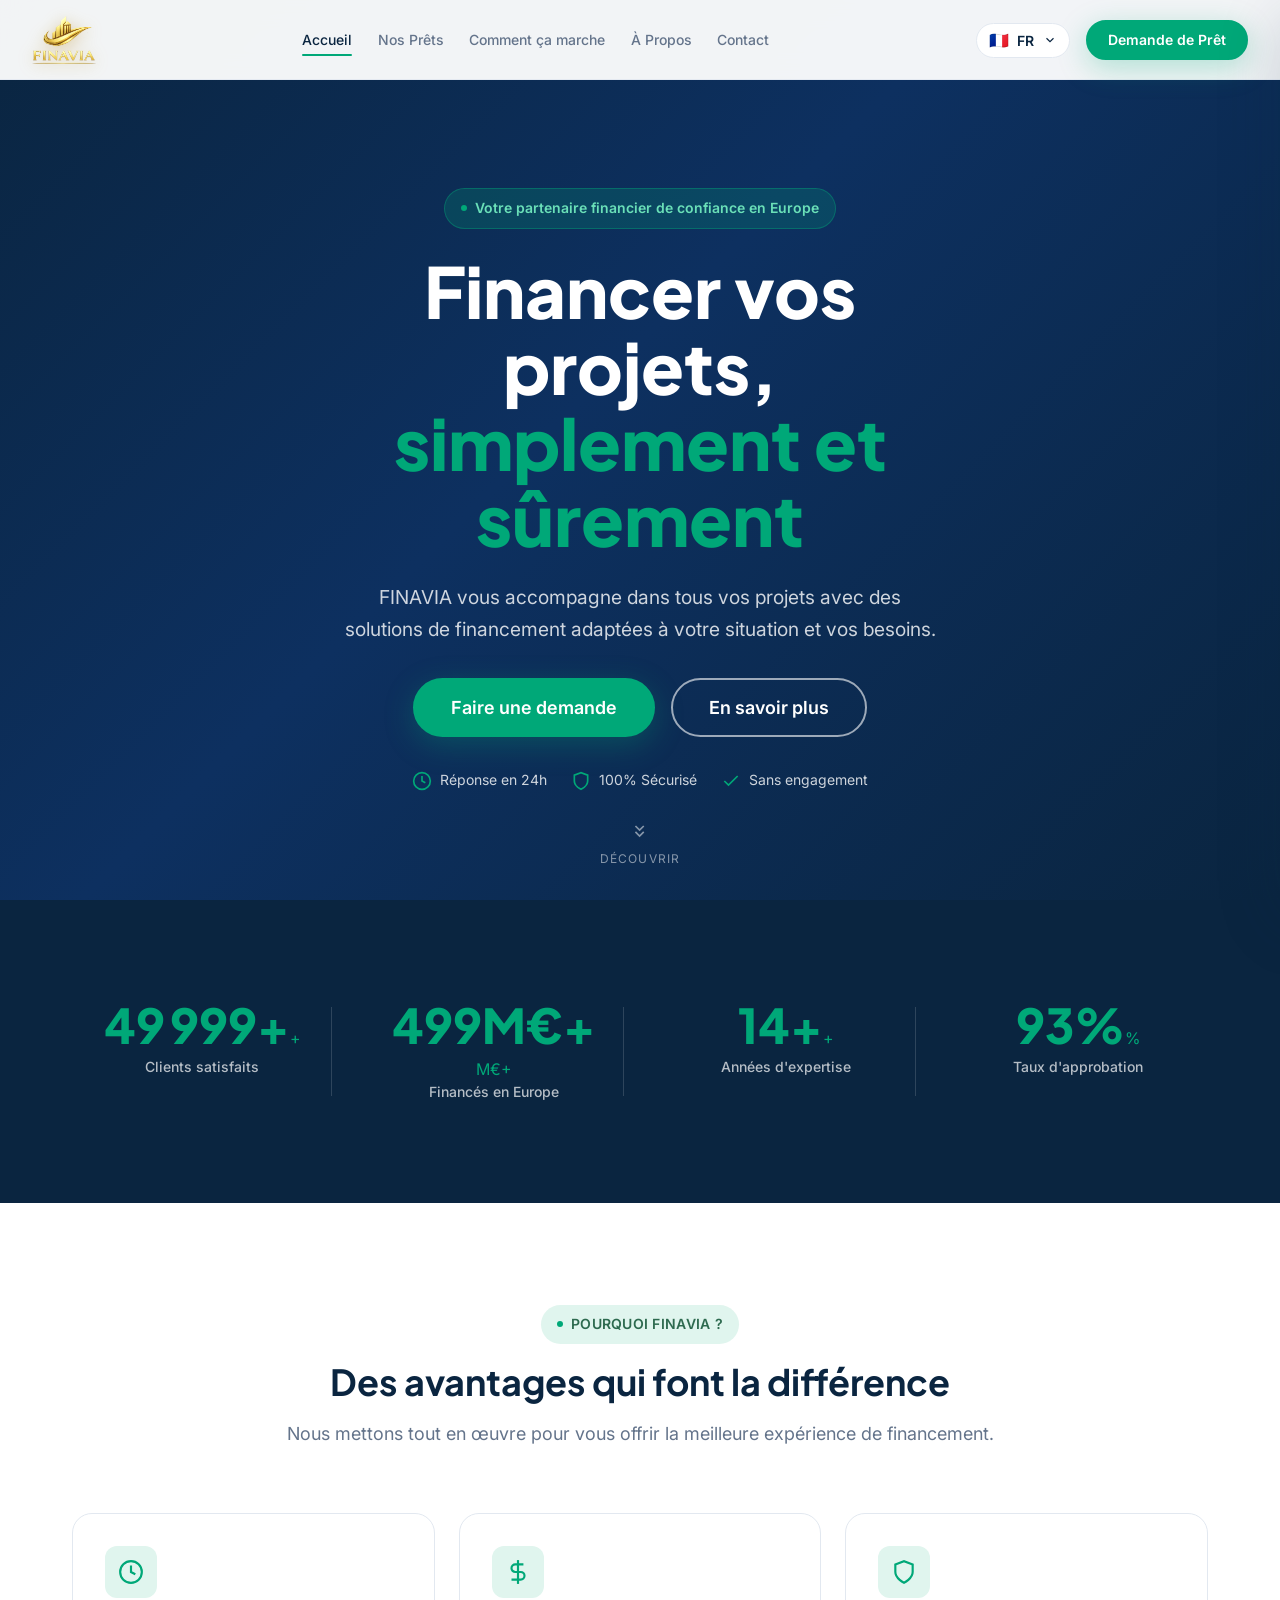
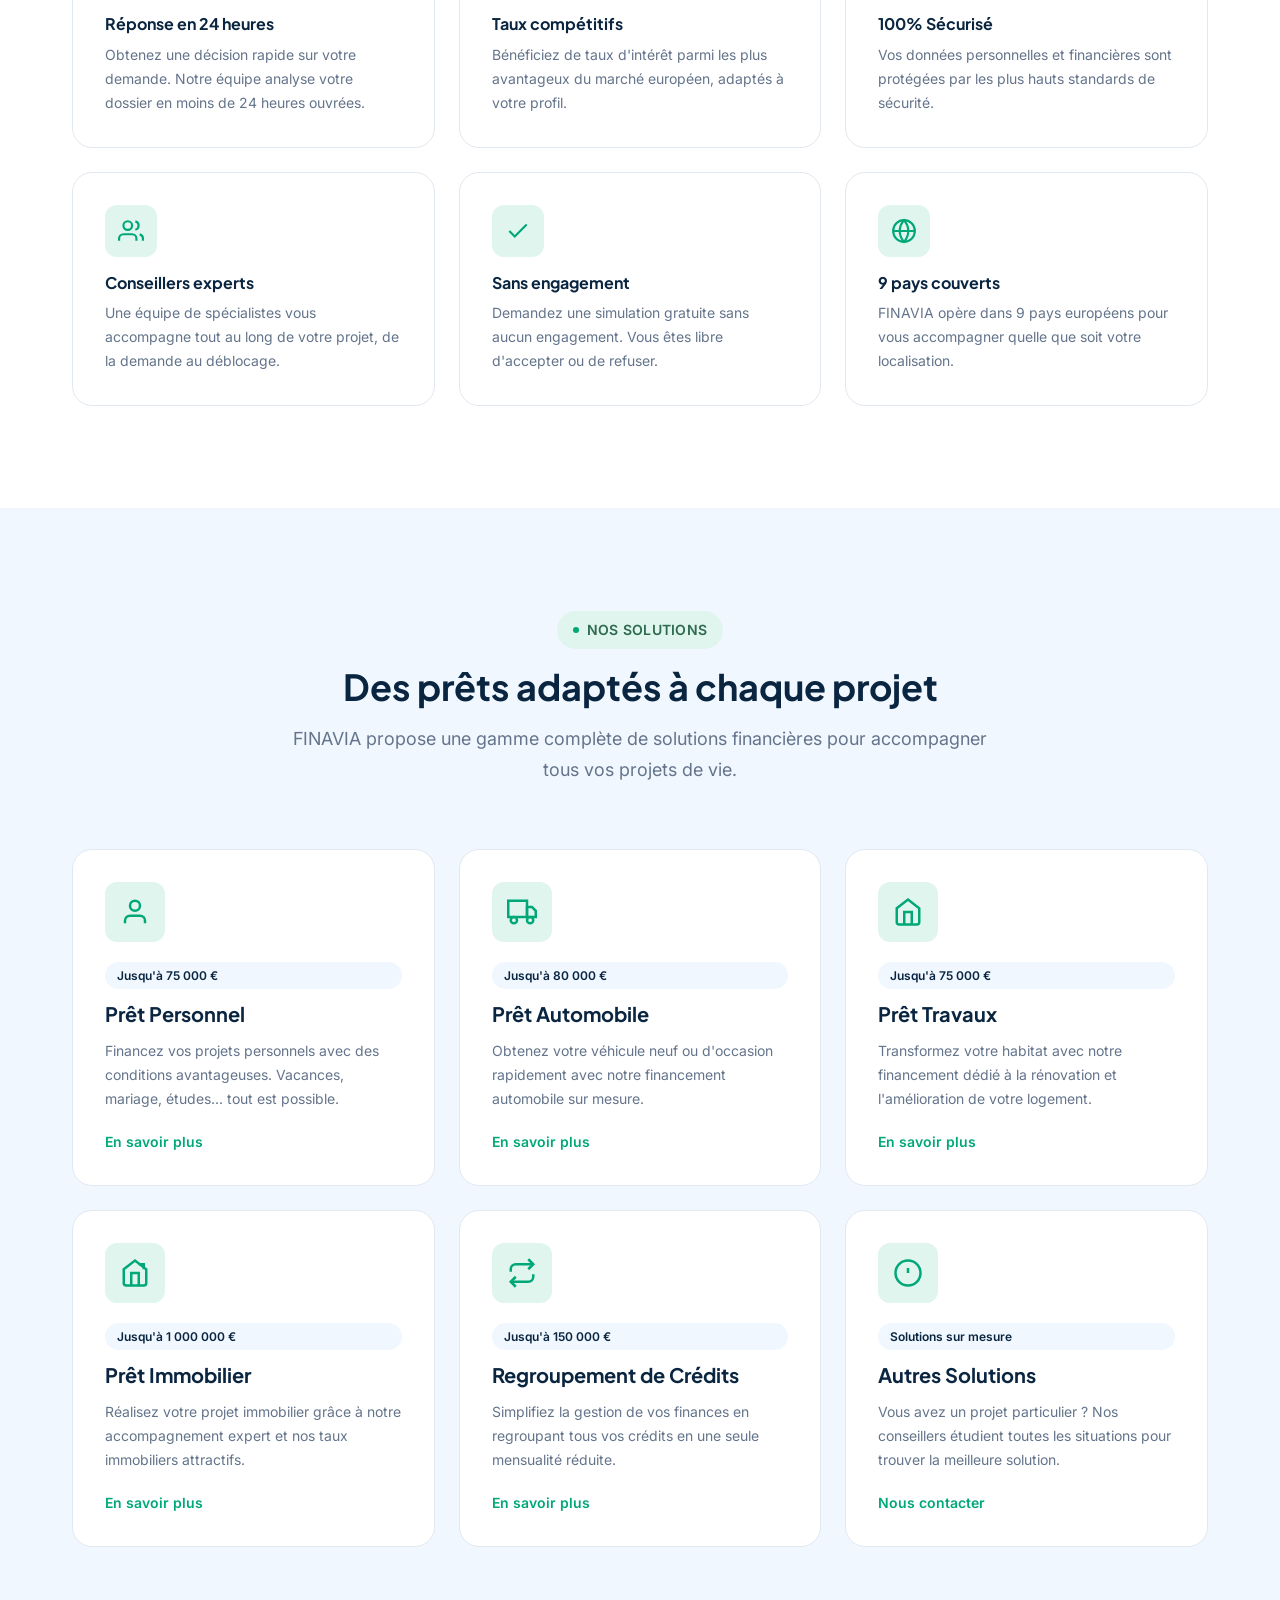
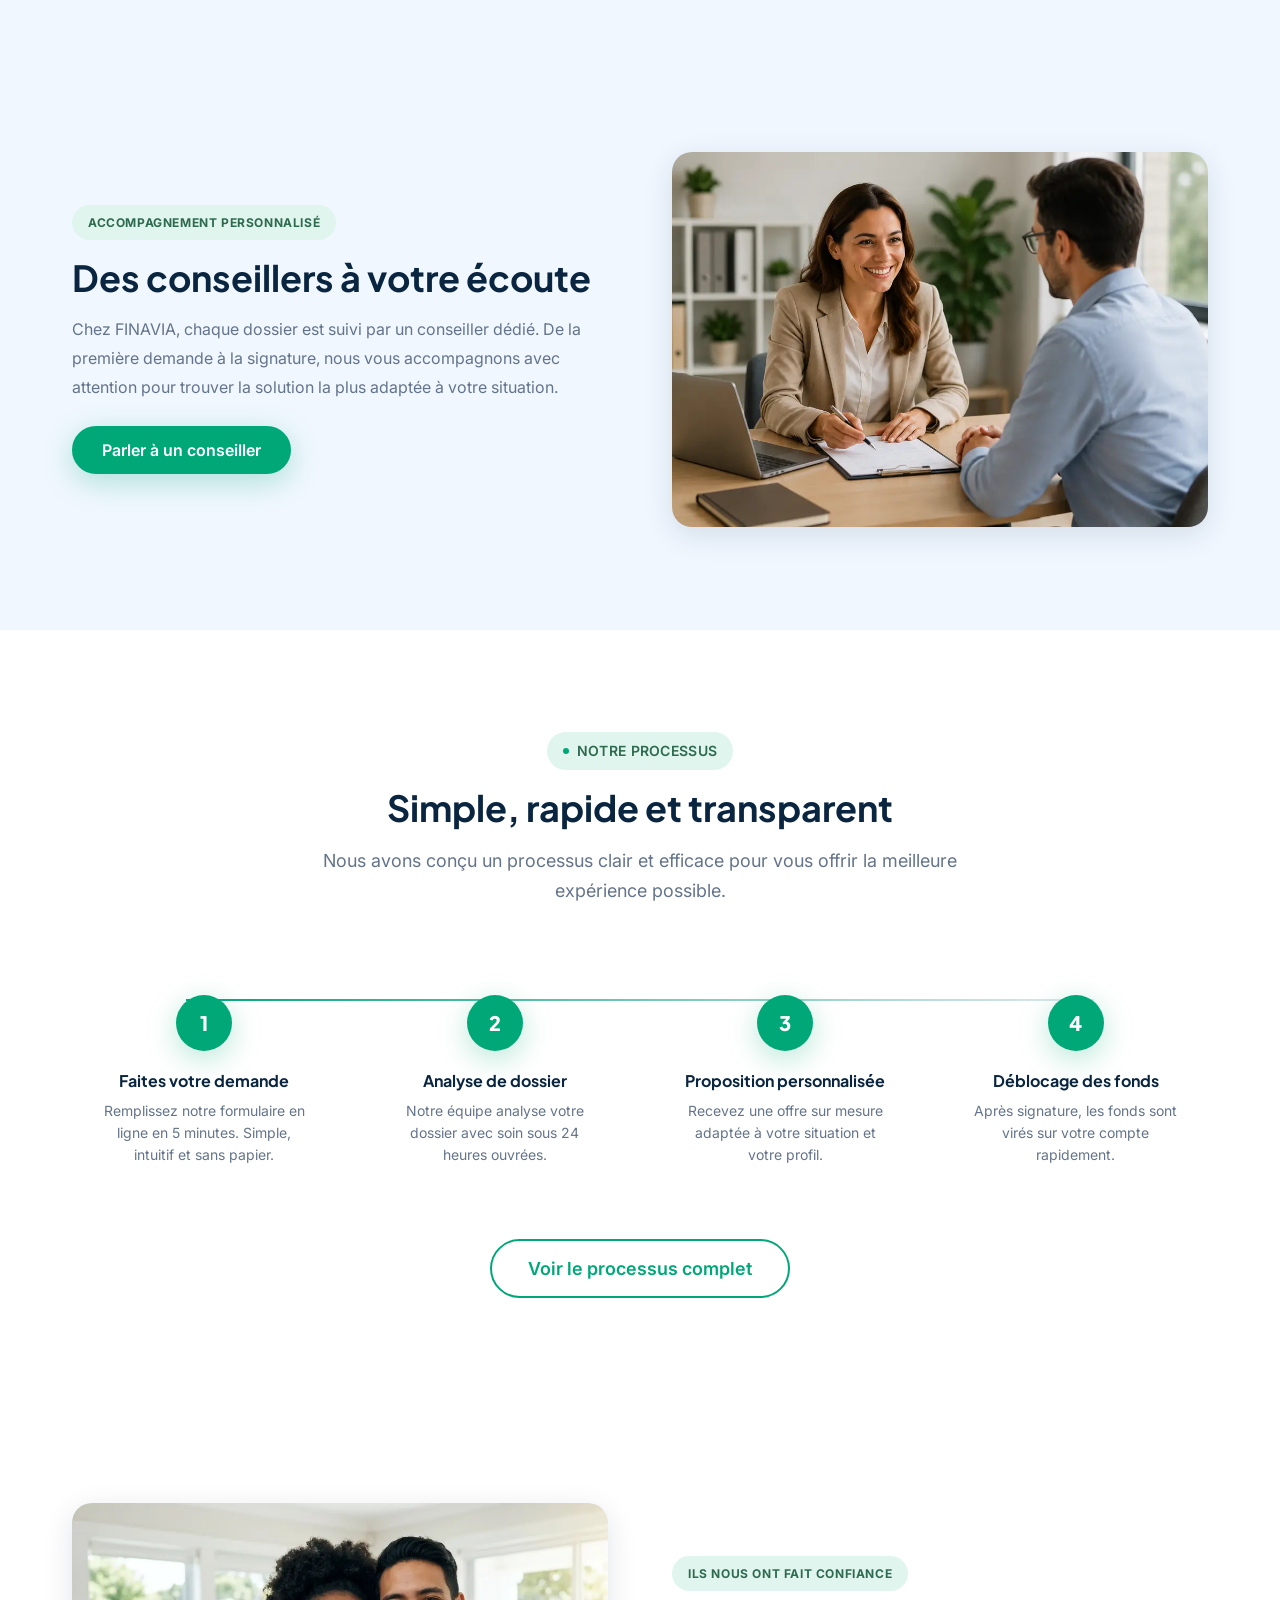
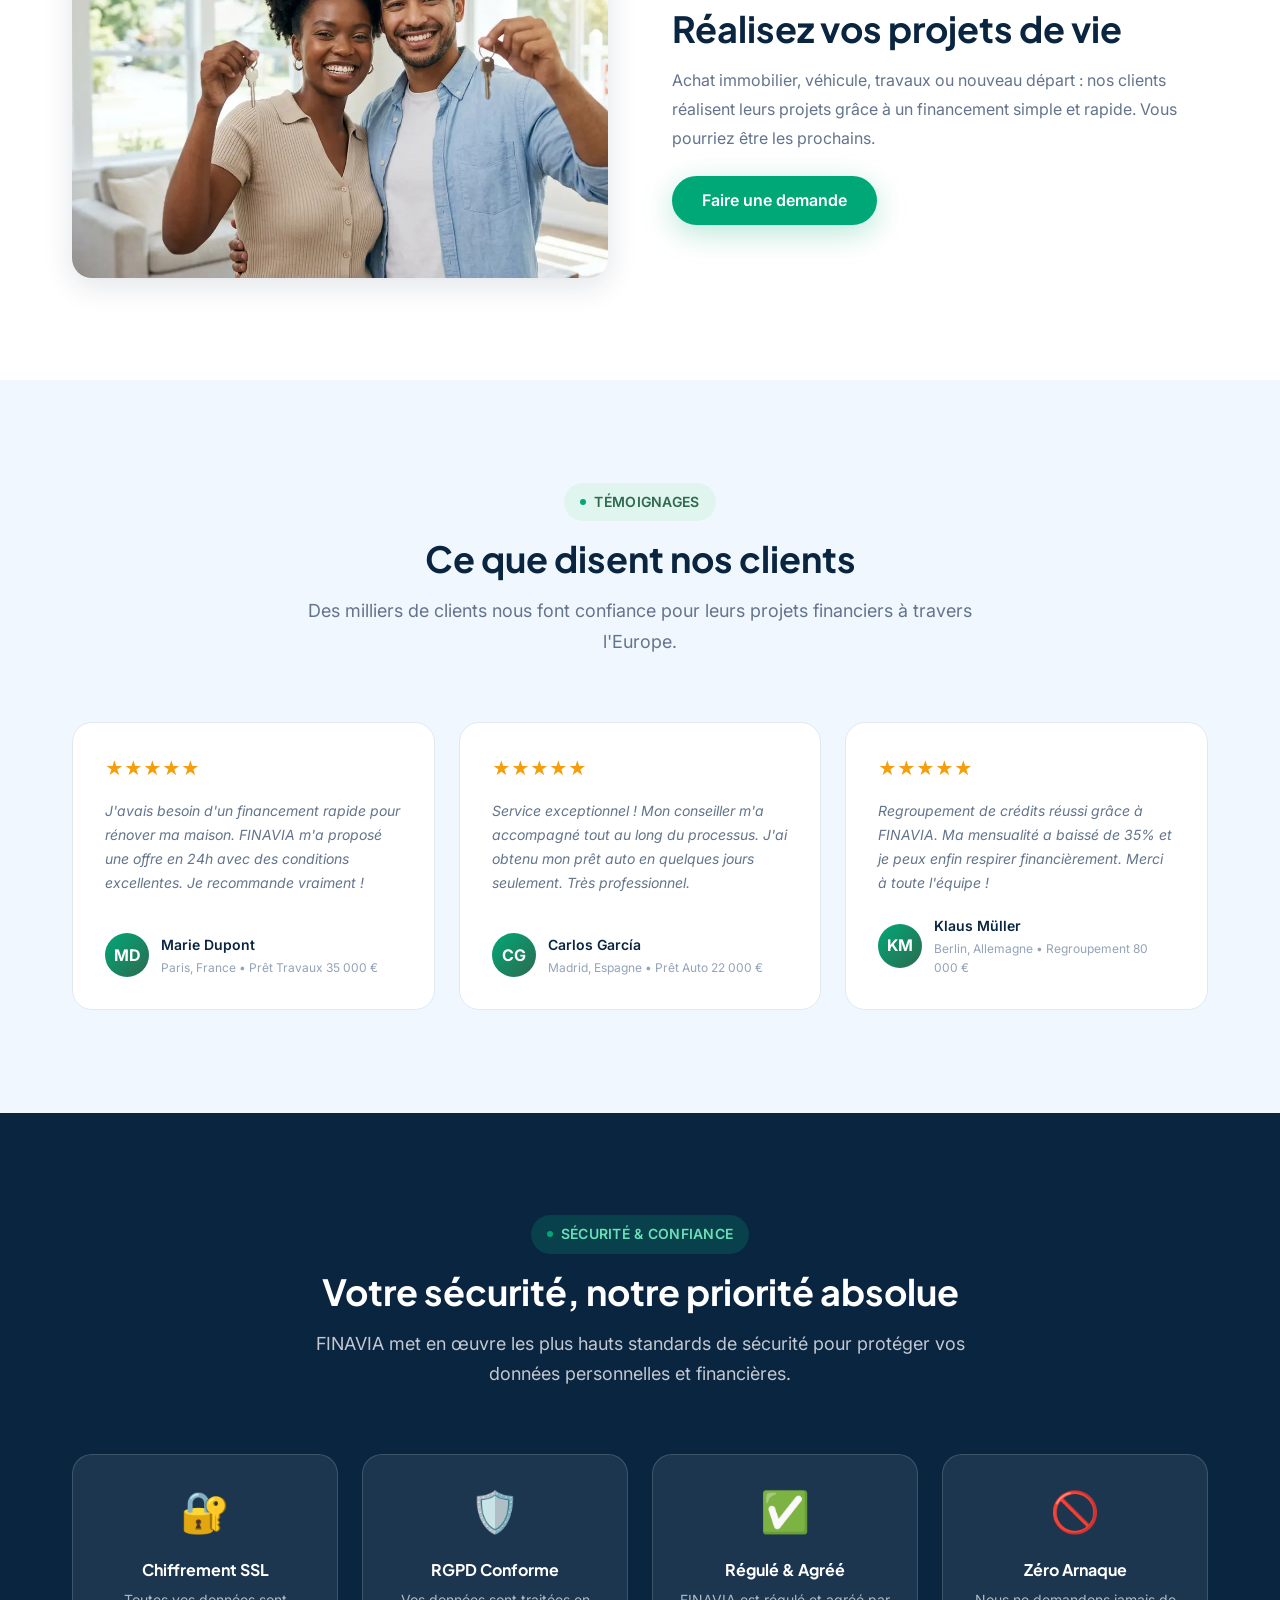
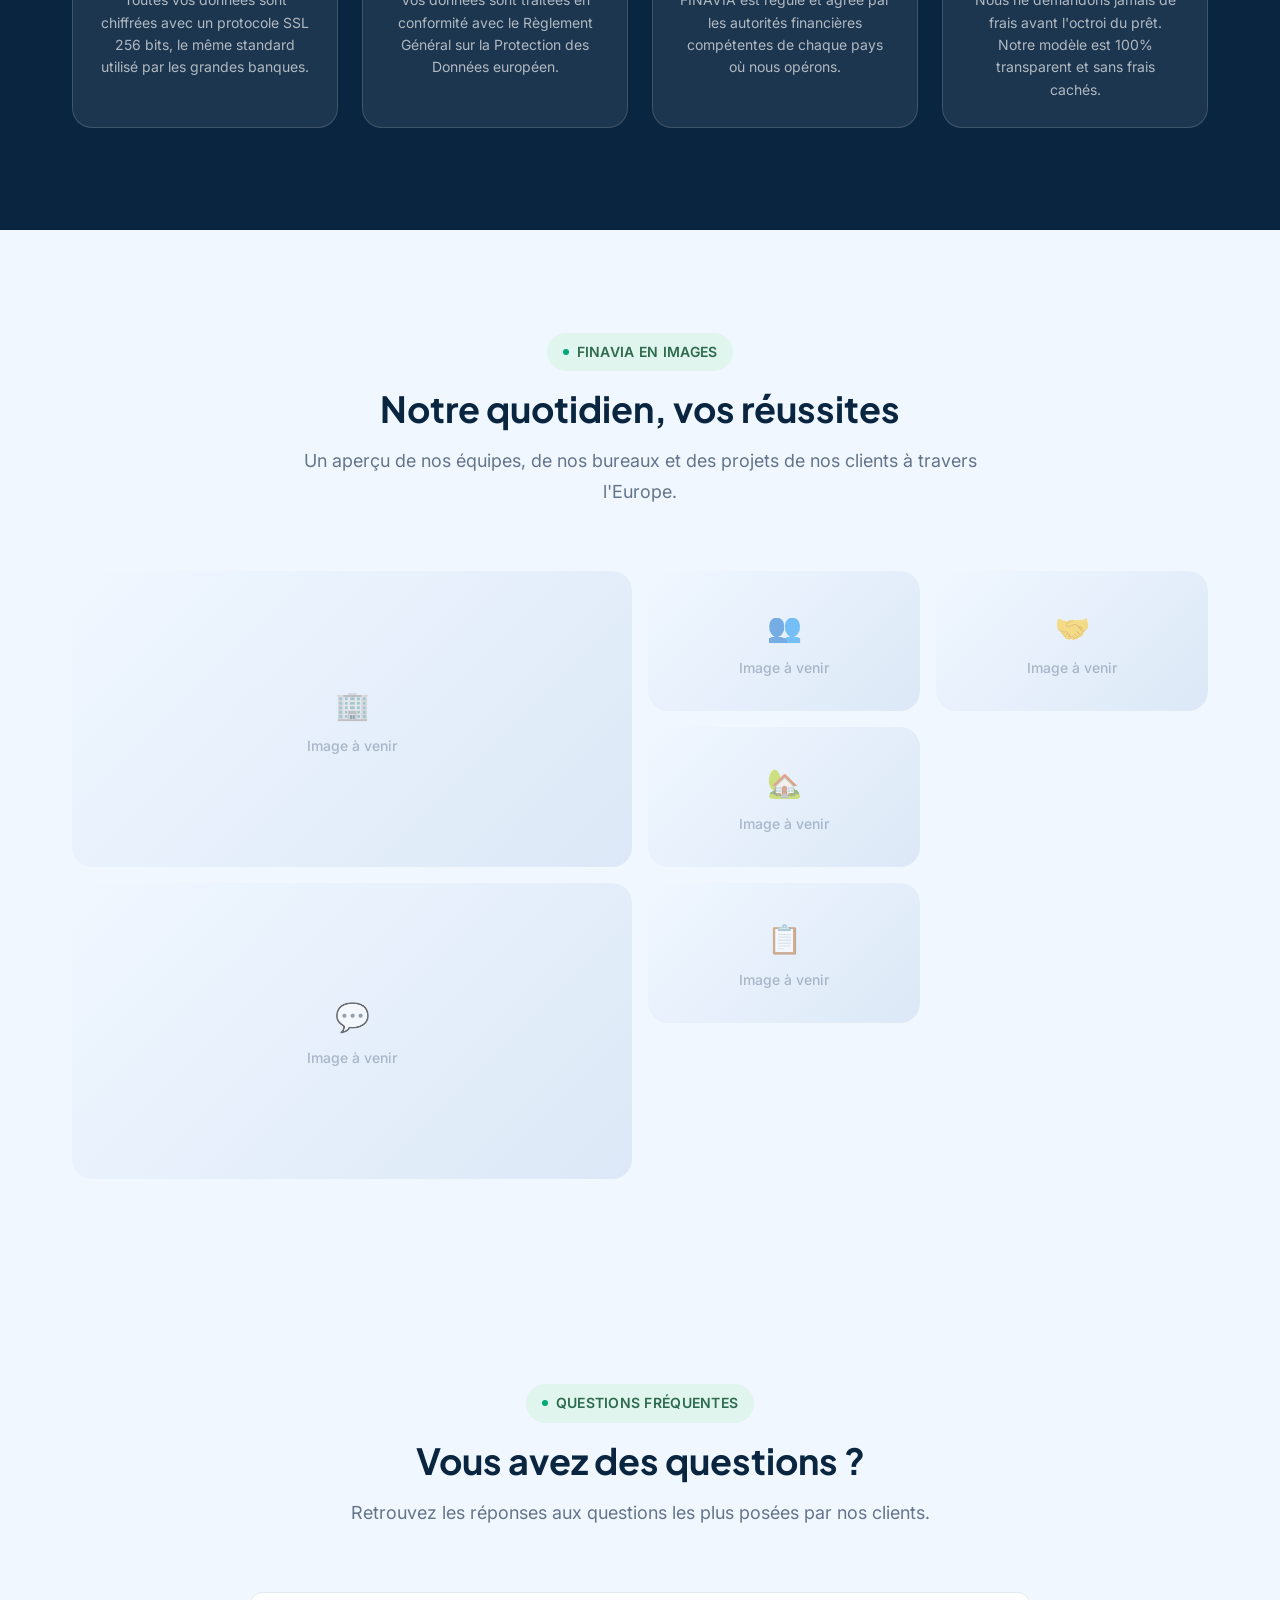
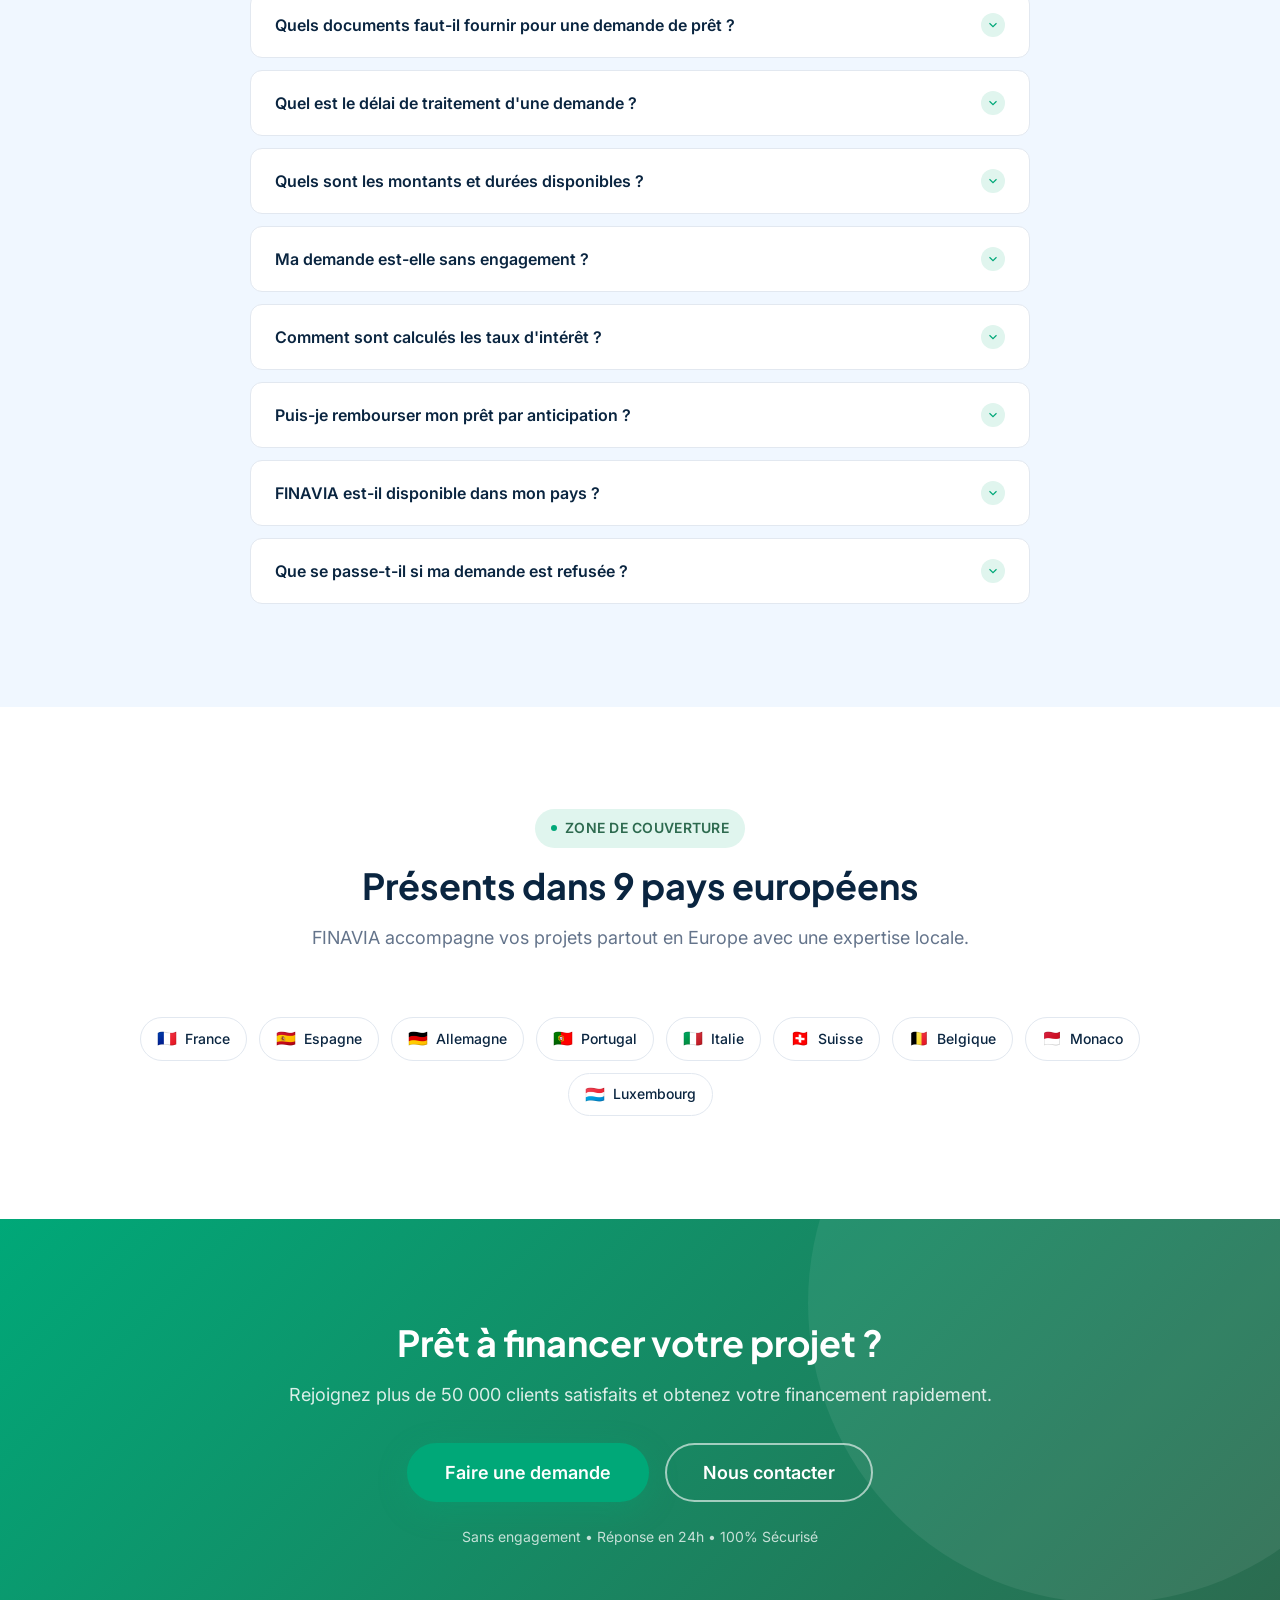
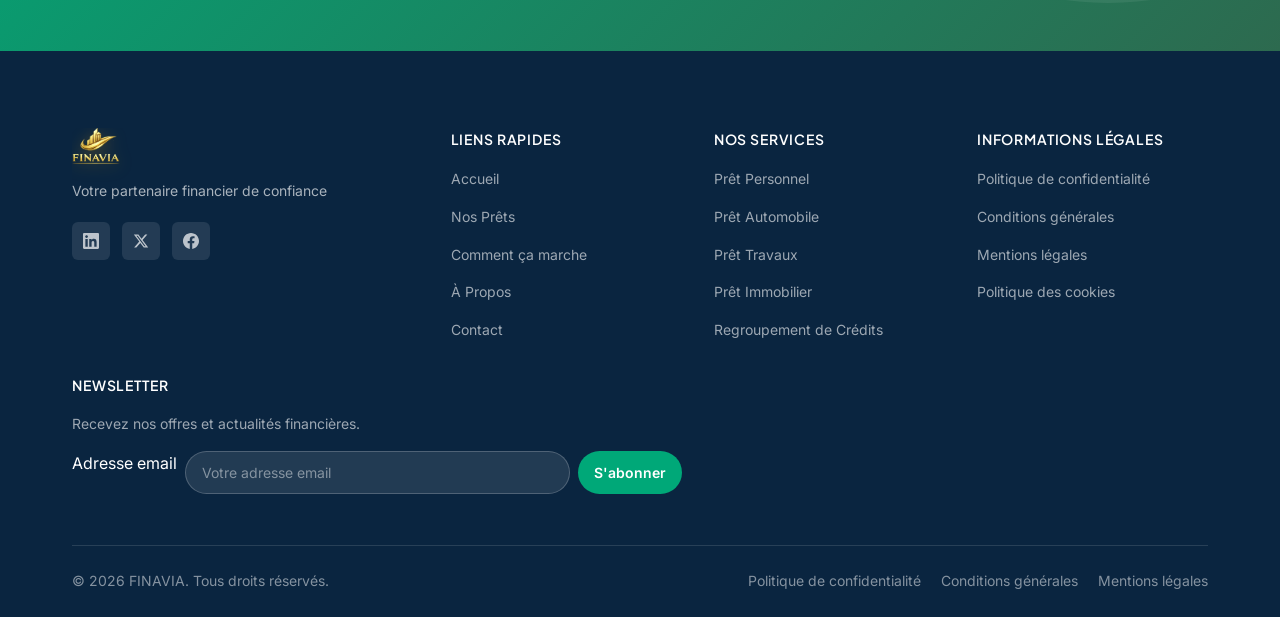
==== commit f399dd67: "Commit2" ====
--- a/index.html
+++ b/index.html
@@ -347,7 +347,7 @@
             loop
             playsinline
             preload="auto"
-            poster="assets/images/hero-bg-handshake.webp"
+            poster="https://res.cloudinary.com/duramdsjz/image/upload/f_auto,q_auto/v1782322760/generated_video_yvkn92.webp"
           >
             <source
               src="https://res.cloudinary.com/duramdsjz/image/upload/f_auto,q_auto/v1782322760/generated_video_yvkn92.webp"
